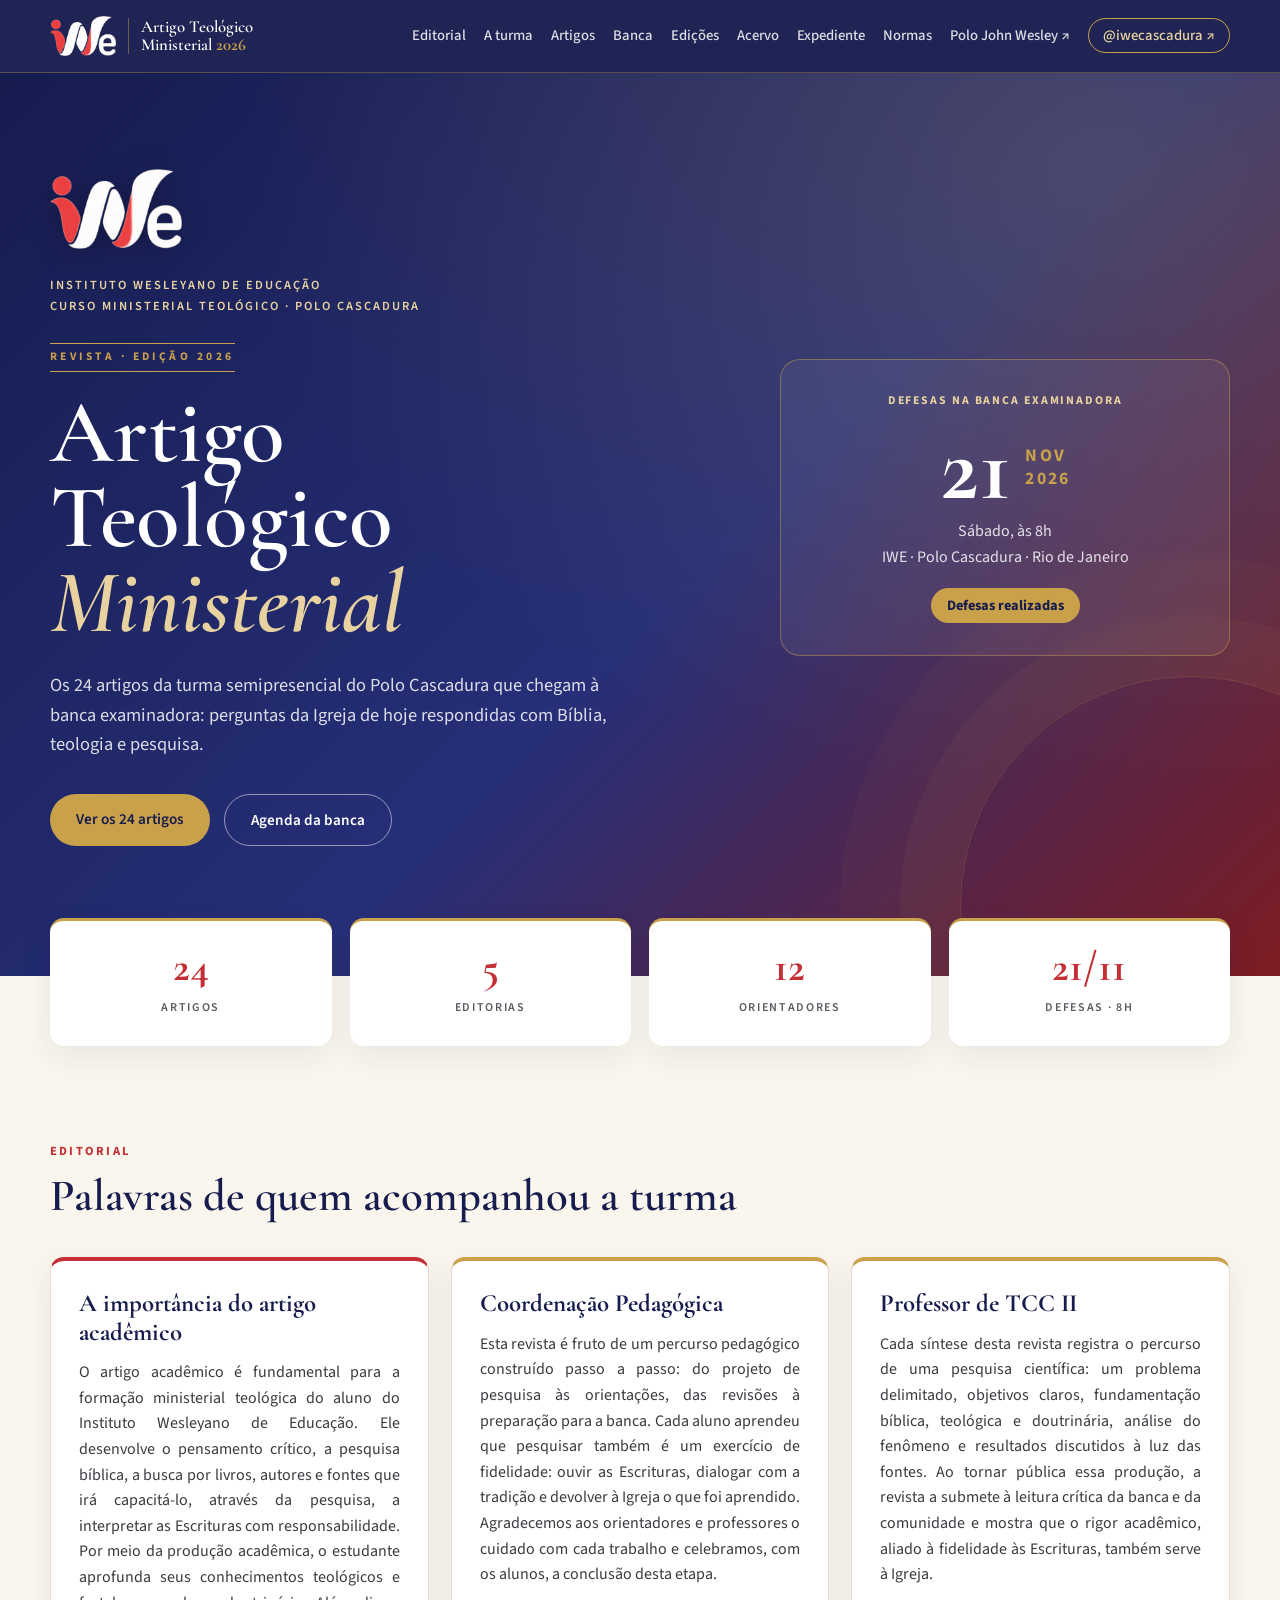
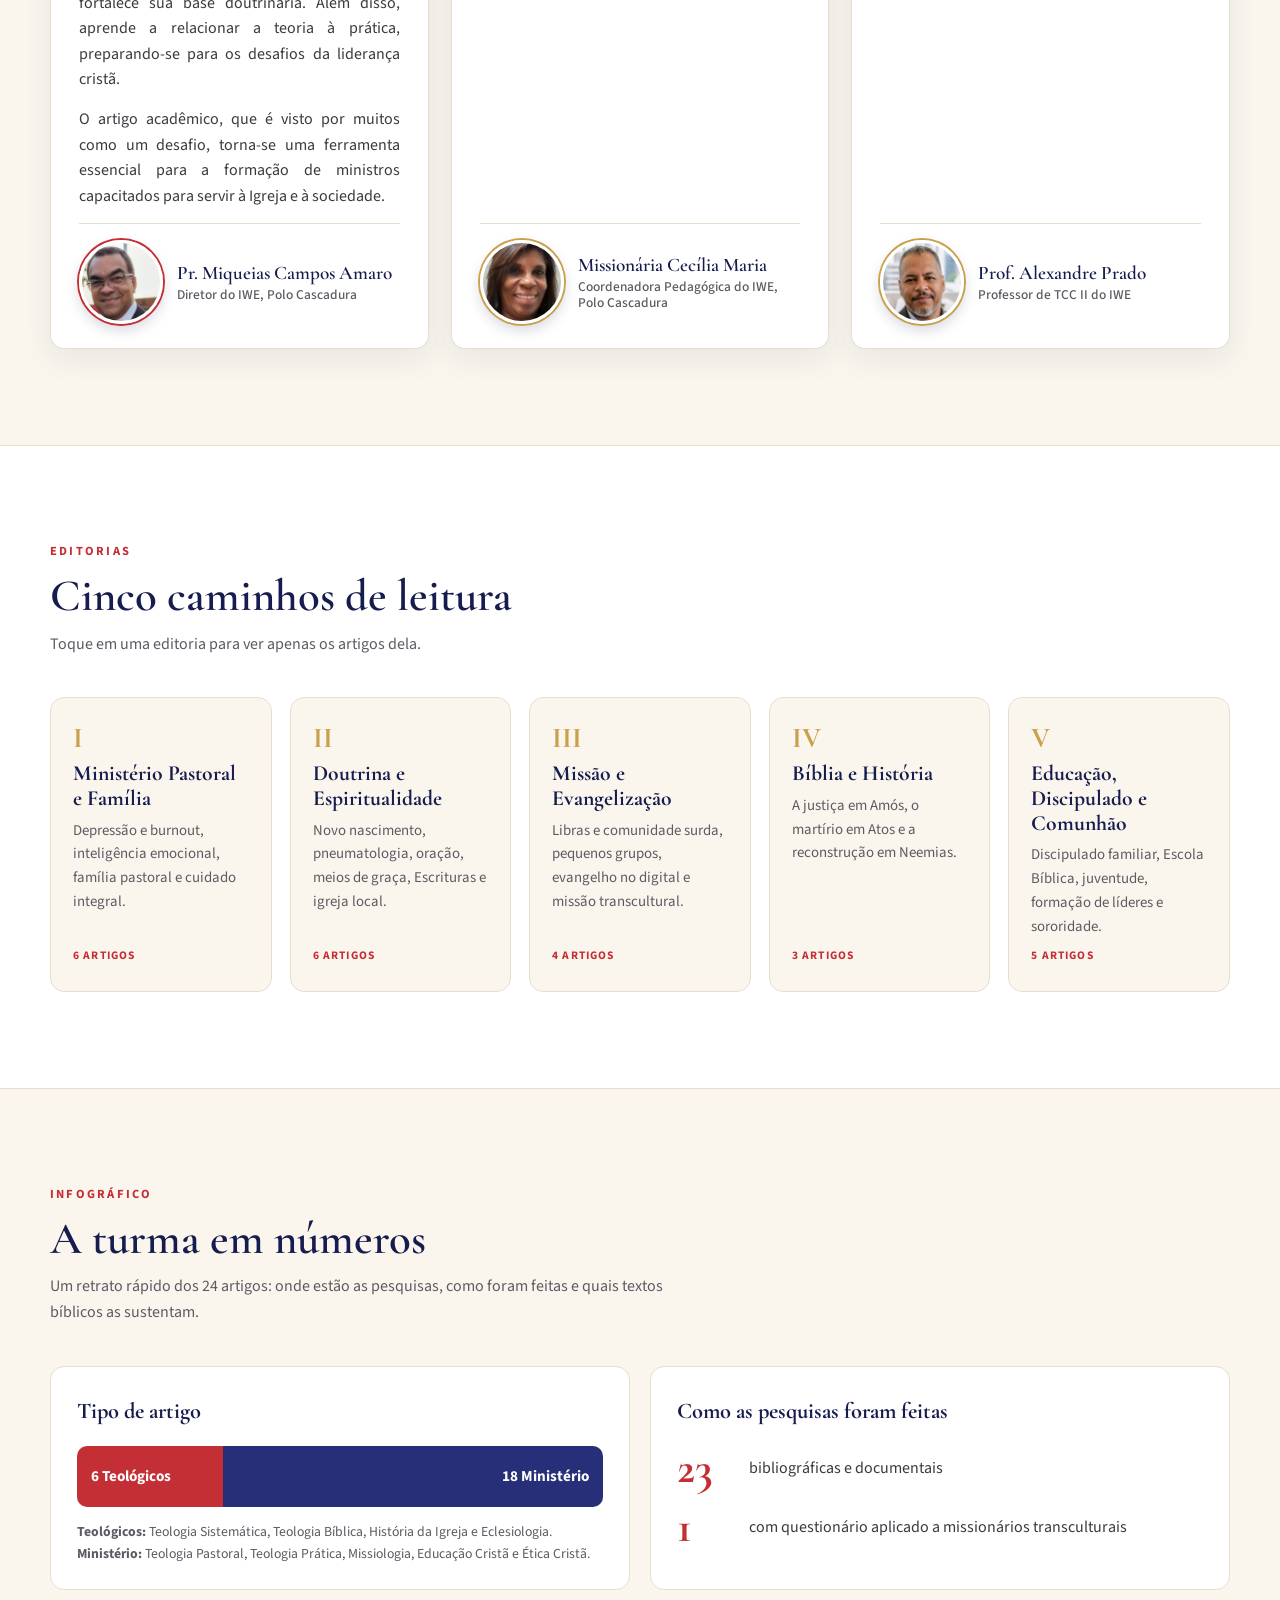
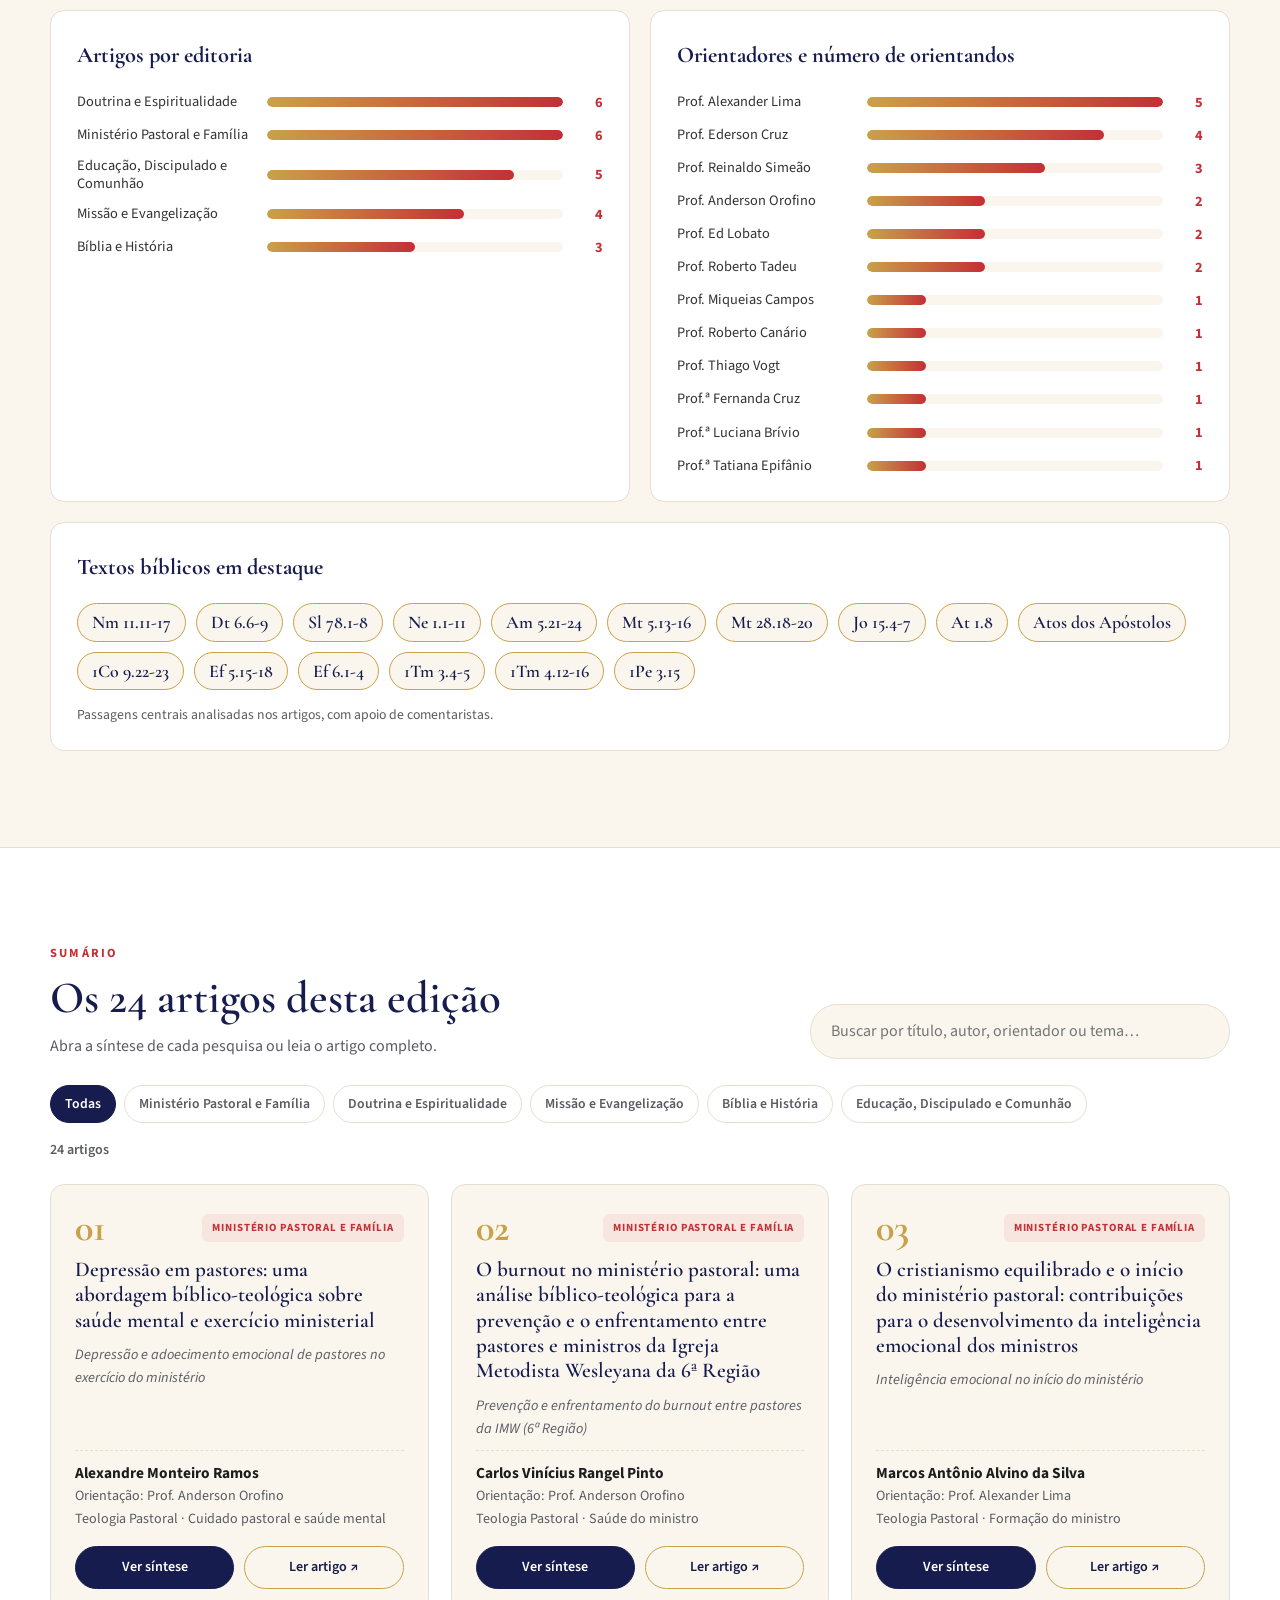
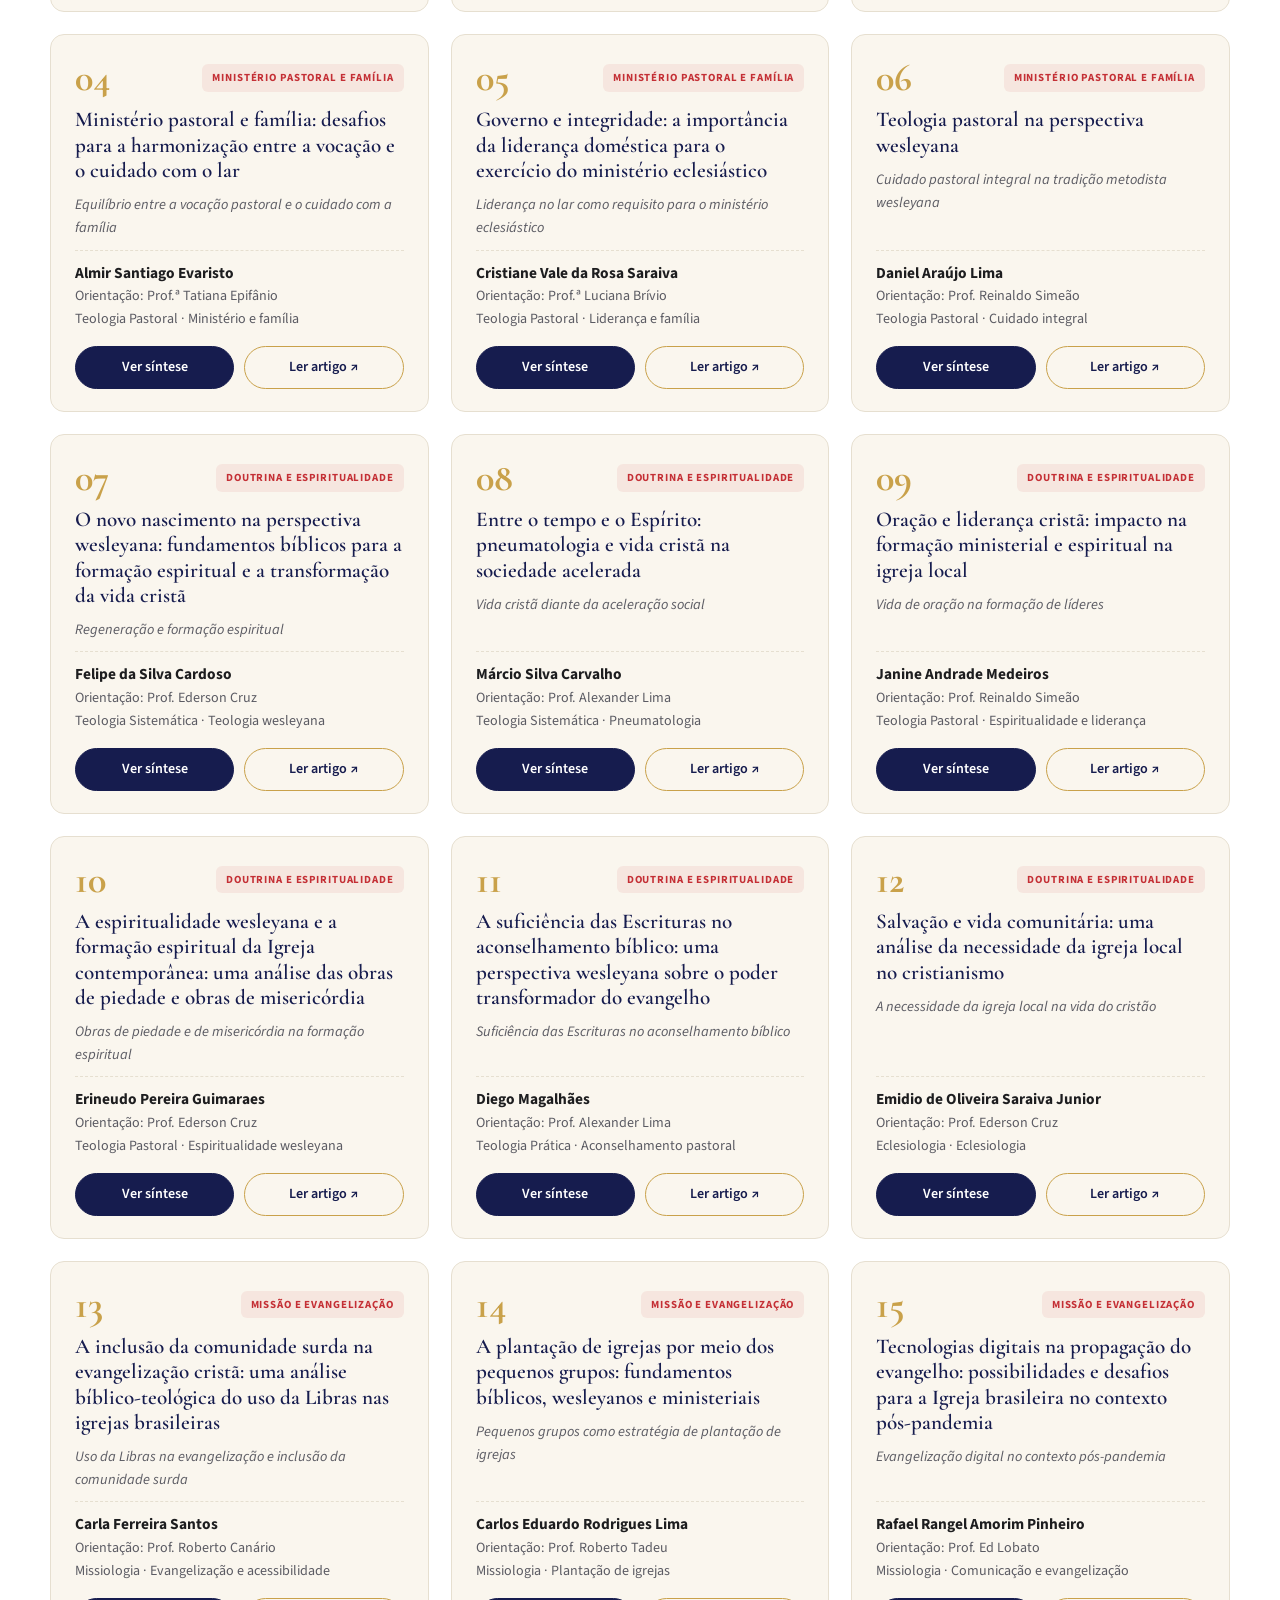
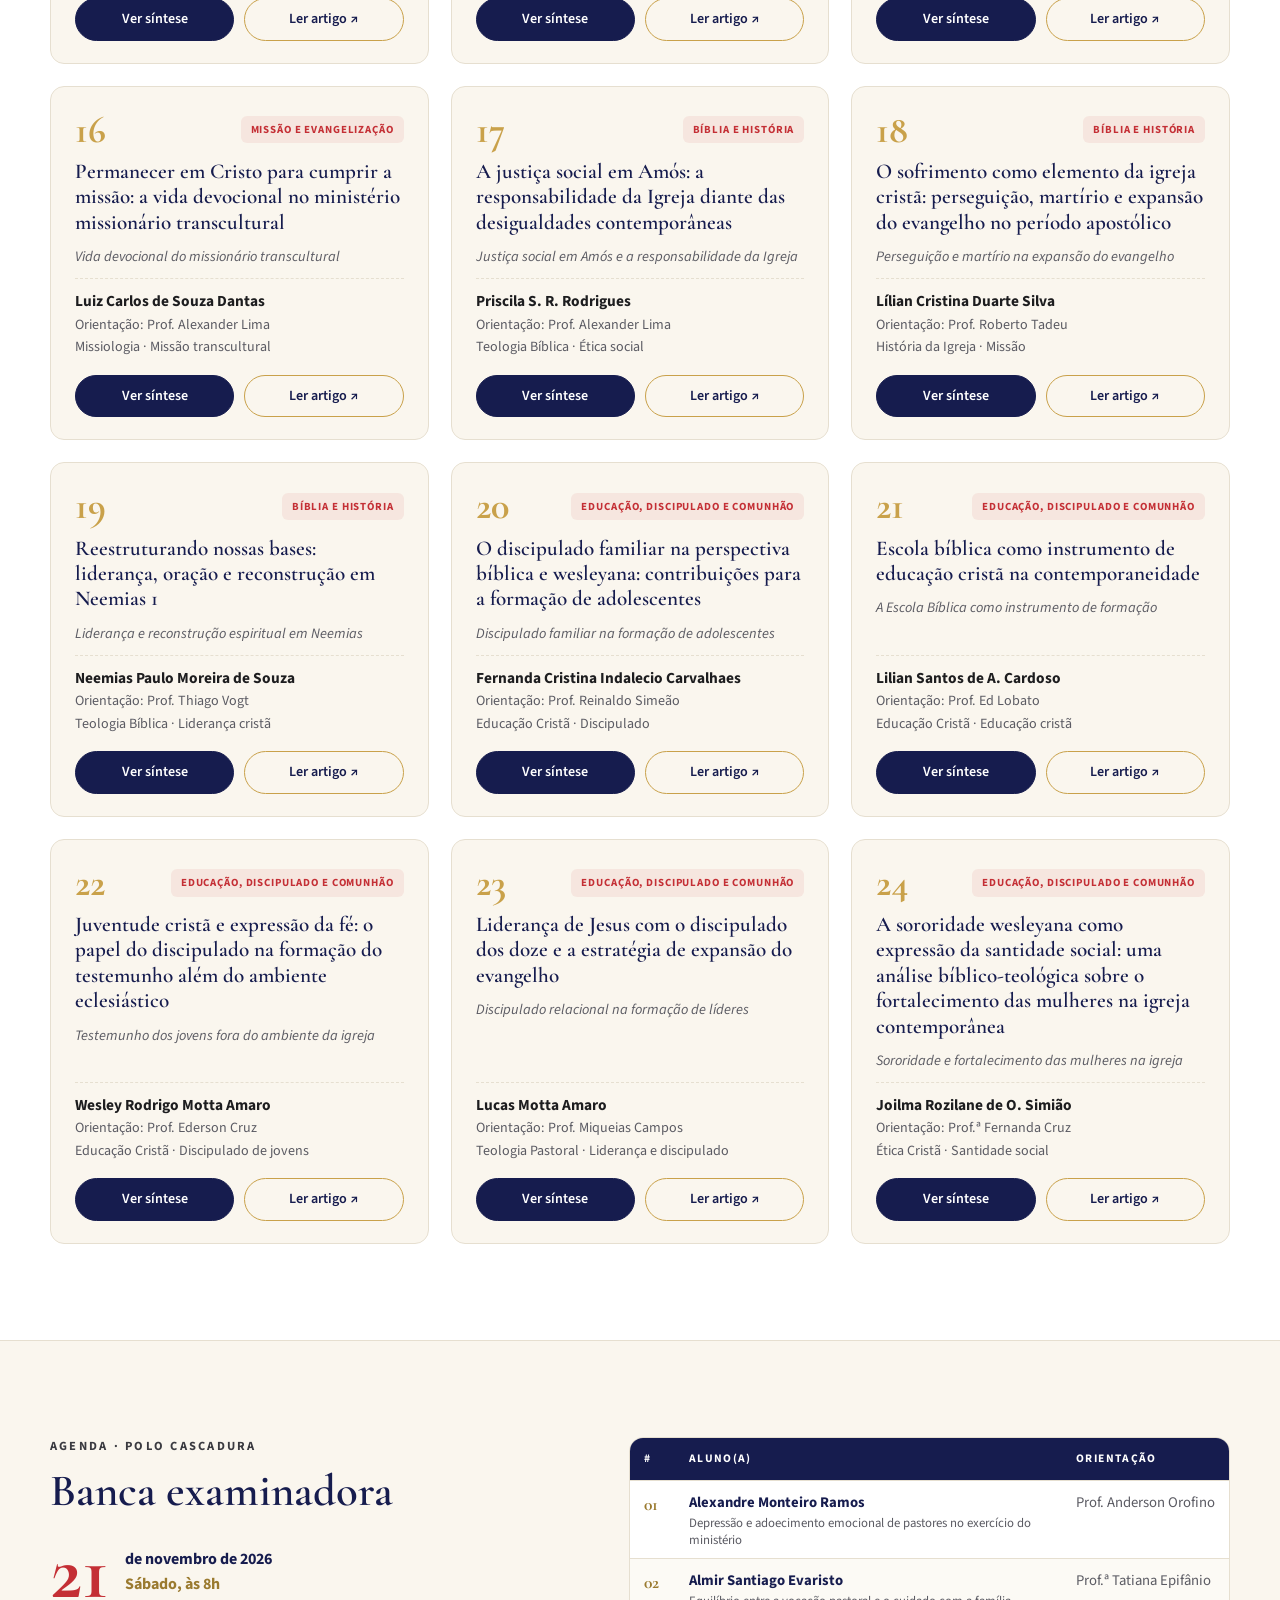
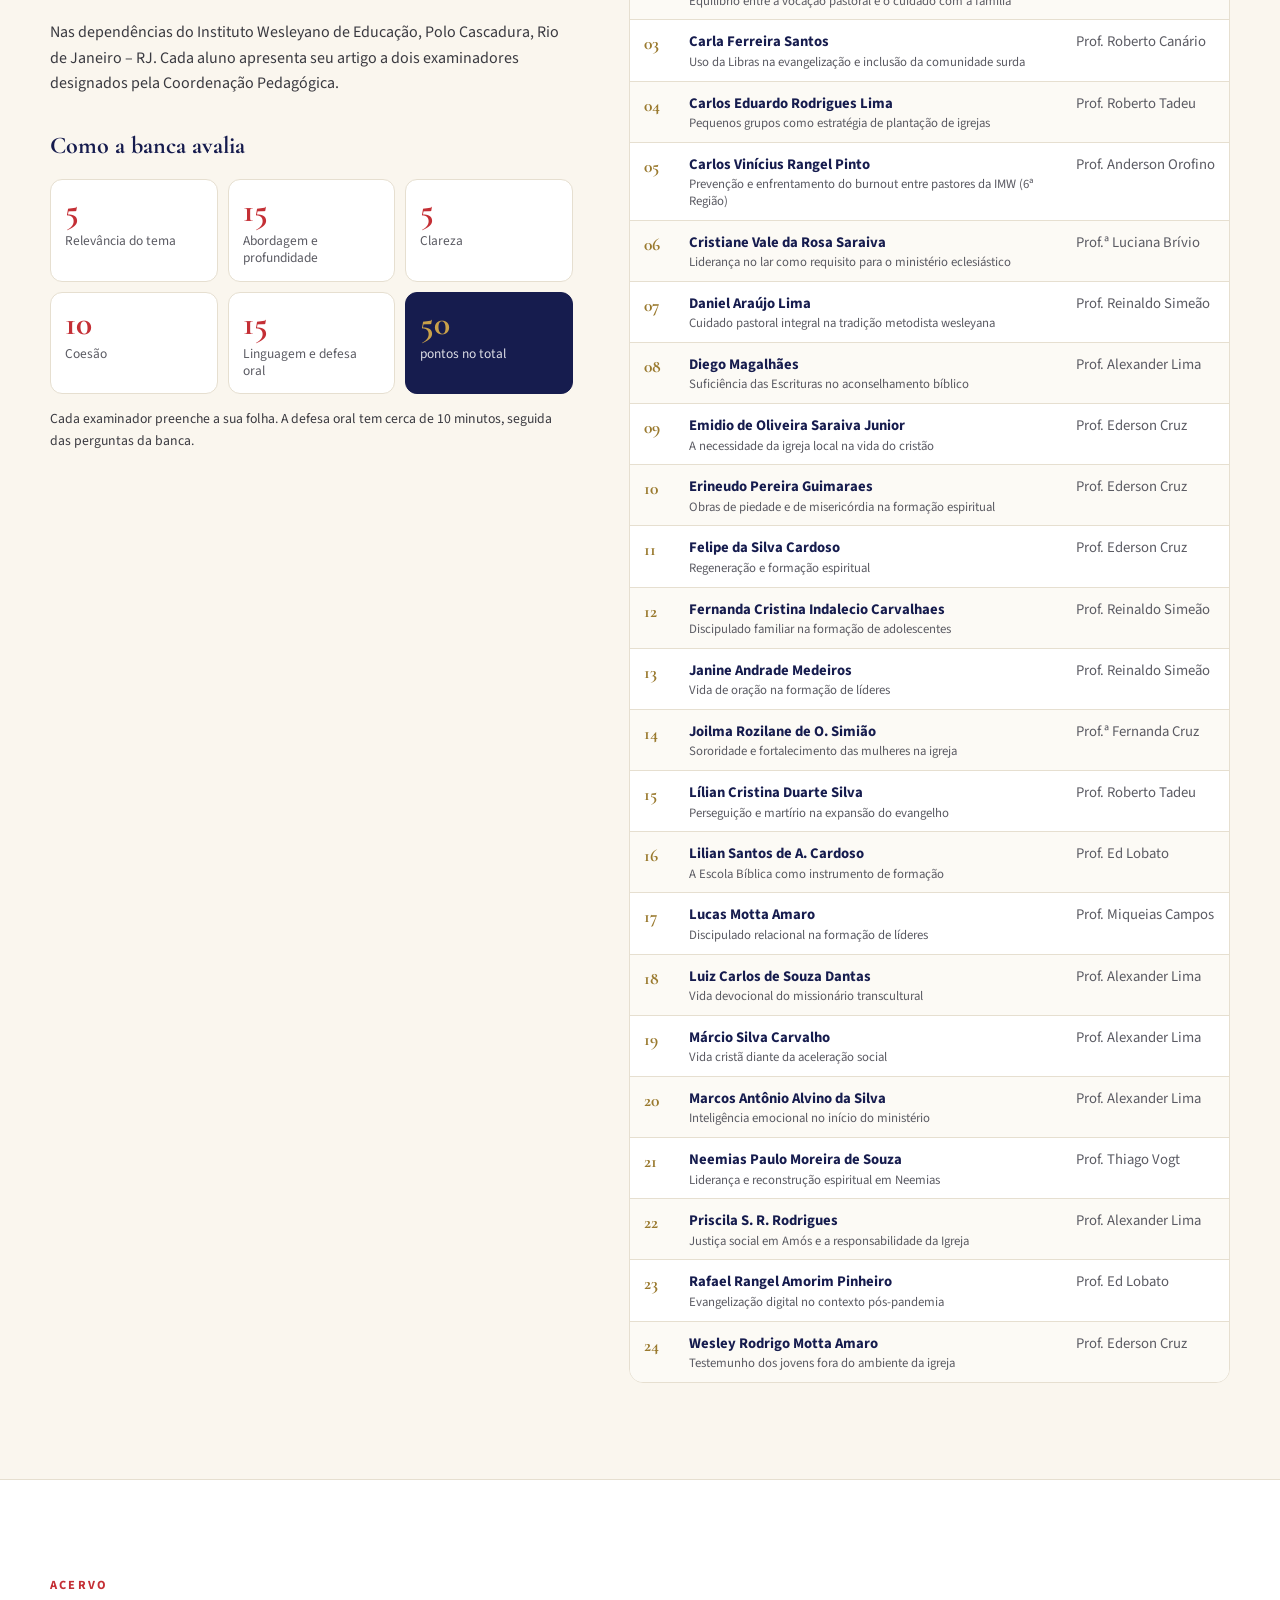
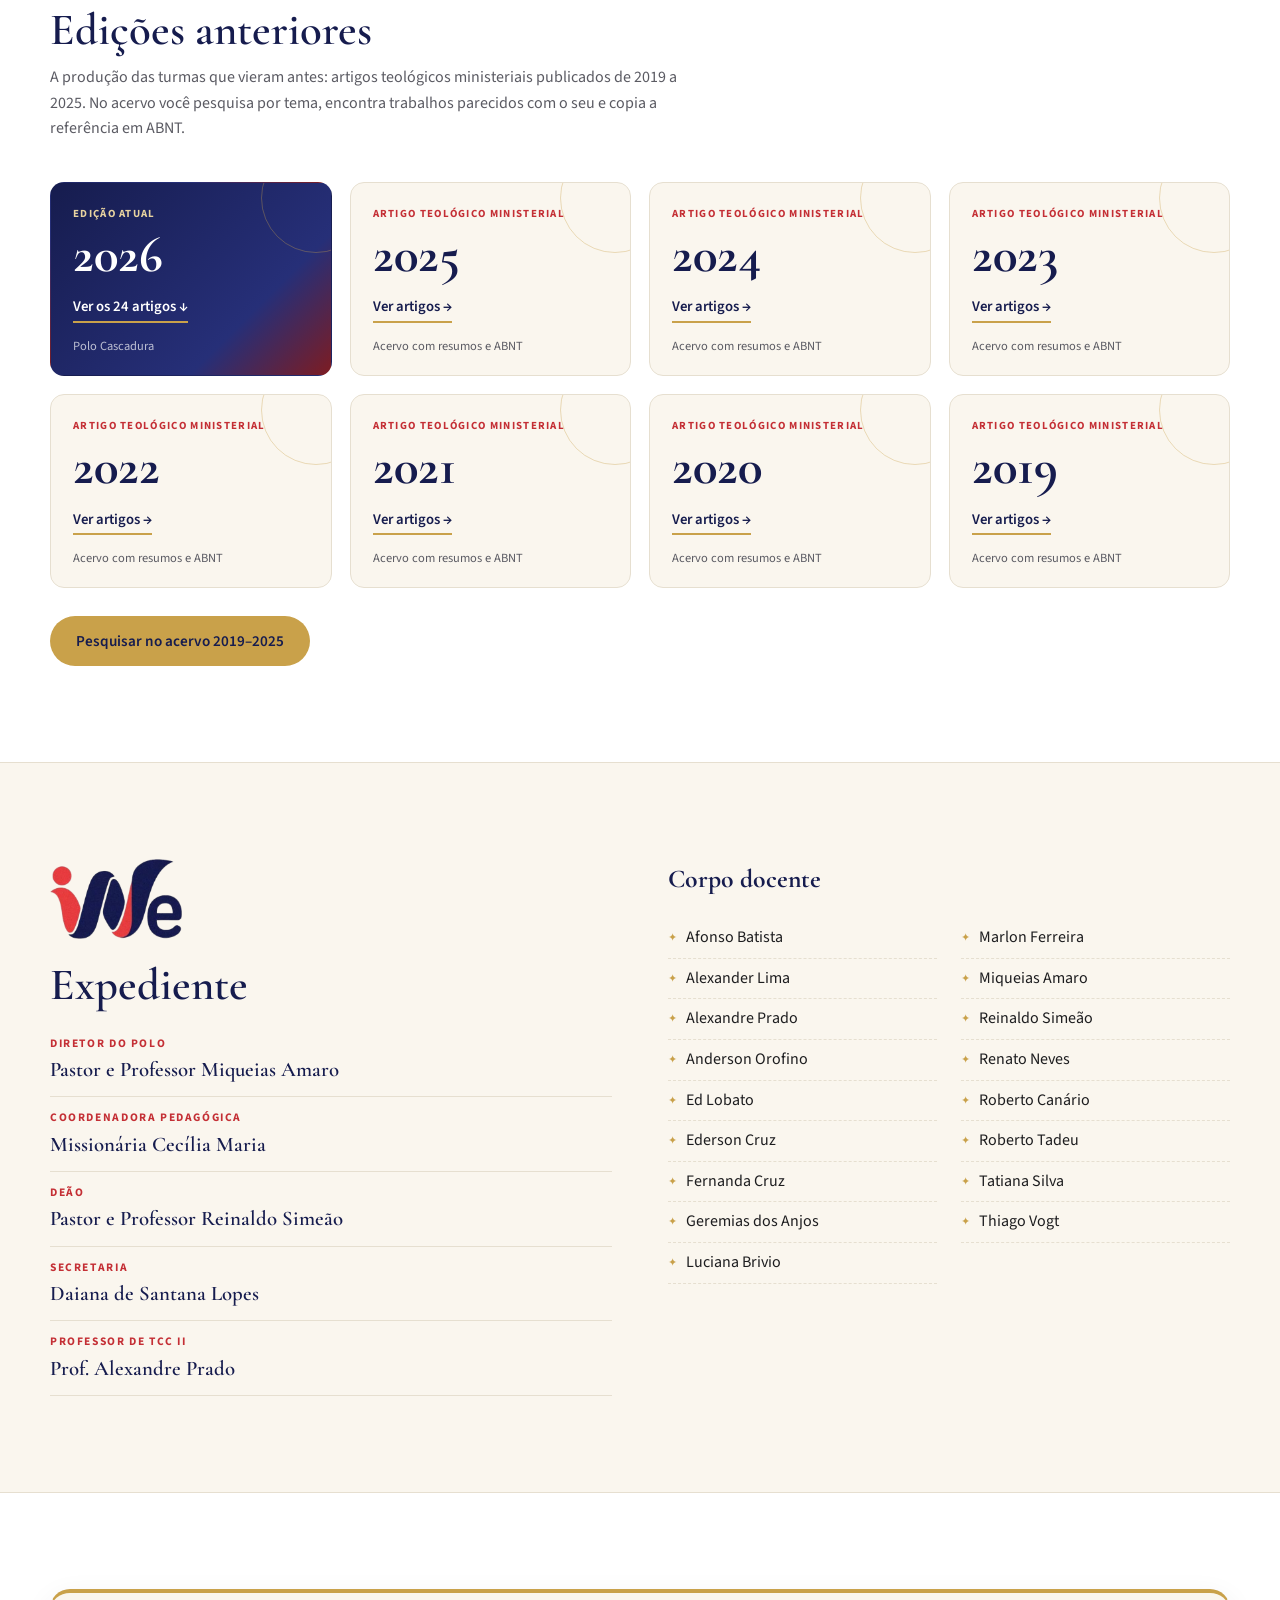
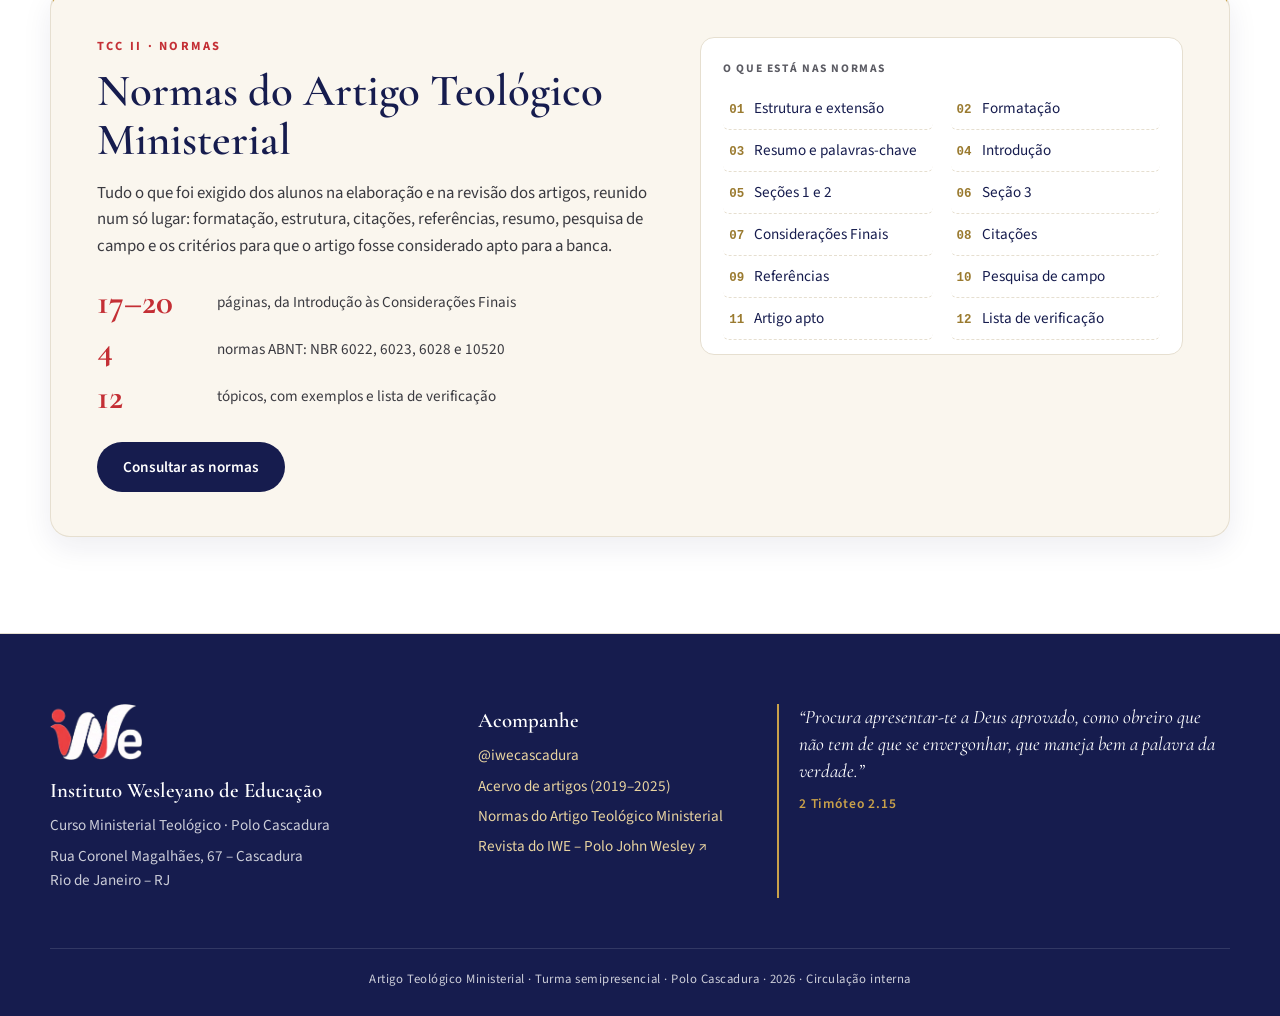
==== index.html @ 741430fc "Adiciona link para a revista do IWE Polo John Wesley no rodapé e nas páginas do acervo e das normas" ====
<!DOCTYPE html>
<html lang="pt-BR">
<head>
<meta charset="UTF-8">
<meta name="viewport" content="width=device-width, initial-scale=1.0">
<title>Artigo Teológico Ministerial 2026 | IWE – Polo Cascadura</title>
<meta name="description" content="Revista Artigo Teológico Ministerial 2026 — os 24 artigos da turma semipresencial do Curso Ministerial Teológico do Instituto Wesleyano de Educação, Polo Cascadura (Rio de Janeiro). Defesas em 21/11/2026.">
<meta property="og:title" content="Artigo Teológico Ministerial 2026 · IWE Polo Cascadura">
<meta property="og:description" content="24 artigos, 5 editorias: perguntas da Igreja de hoje respondidas com Bíblia, teologia e pesquisa.">
<meta property="og:type" content="website">
<meta property="og:url" content="https://alexandrebeloniimw-cmyk.github.io/revistateologicoministerialiwecascadura2026/">
<meta property="og:site_name" content="IWE · Polo Cascadura">
<meta property="og:locale" content="pt_BR">
<meta property="og:image" content="https://alexandrebeloniimw-cmyk.github.io/revistateologicoministerialiwecascadura2026/img/og-image.jpg">
<meta property="og:image:secure_url" content="https://alexandrebeloniimw-cmyk.github.io/revistateologicoministerialiwecascadura2026/img/og-image.jpg">
<meta property="og:image:type" content="image/jpeg">
<meta property="og:image:width" content="1200">
<meta property="og:image:height" content="630">
<meta property="og:image:alt" content="Revista Artigo Teológico Ministerial 2026 — IWE Polo Cascadura. Defesas em 21 de novembro, às 8h.">
<meta name="twitter:card" content="summary_large_image">
<meta name="twitter:image" content="https://alexandrebeloniimw-cmyk.github.io/revistateologicoministerialiwecascadura2026/img/og-image.jpg">
<link rel="canonical" href="https://alexandrebeloniimw-cmyk.github.io/revistateologicoministerialiwecascadura2026/">
<meta name="theme-color" content="#161c4e">
<link rel="icon" type="image/png" href="img/favicon.png">
<link rel="apple-touch-icon" href="img/apple-touch-icon.png">

<link rel="preconnect" href="https://fonts.googleapis.com">
<link rel="preconnect" href="https://fonts.gstatic.com" crossorigin>
<link href="https://fonts.googleapis.com/css2?family=Cormorant+Garamond:ital,wght@0,500;0,600;0,700;1,500;1,600&family=Source+Sans+3:wght@400;500;600;700&display=swap" rel="stylesheet">

<link rel="stylesheet" href="style.css">
</head>
<body>

<!-- ================= CABEÇALHO ================= -->
<header class="header">
  <div class="container nav">
    <a href="#inicio" class="logo">
      <img src="img/logo-iwe-claro.png" alt="IWE – Instituto Wesleyano de Educação" class="logo-img" width="66" height="40">
      <span class="logo-text">Artigo Teológico<br>Ministerial <b>2026</b></span>
    </a>

    <button class="mobile-menu" id="mobileMenu" aria-label="Abrir menu" aria-expanded="false" aria-controls="menu">
      <span></span><span></span><span></span>
    </button>

    <nav aria-label="Principal">
      <ul class="menu" id="menu">
        <li><a href="#editorial">Editorial</a></li>
        <li><a href="#numeros">A turma</a></li>
        <li><a href="#artigos">Artigos</a></li>
        <li><a href="#banca">Banca</a></li>
        <li><a href="#edicoes">Edições</a></li>
        <li><a href="acervo.html">Acervo</a></li>
        <li><a href="#expediente">Expediente</a></li>
        <li><a href="normas.html">Normas</a></li>
        <li><a href="https://alexandrebeloniimw-cmyk.github.io/revista-iwe-2026/" target="_blank" rel="noopener" title="Revista 2026 do IWE Polo John Wesley (abre em nova aba)">Polo John Wesley <span aria-hidden="true">↗</span></a></li>
        <li class="menu-insta"><a href="https://www.instagram.com/iwecascadura/" target="_blank" rel="noopener" aria-label="Instagram do IWE Polo Cascadura (abre em nova aba)">@iwecascadura <span aria-hidden="true">↗</span></a></li>
      </ul>
    </nav>
  </div>
</header>

<main>

<!-- ================= CAPA ================= -->
<section class="hero" id="inicio">
  <div class="container hero-grid">
    <div class="hero-inner">
      <img src="img/logo-iwe-claro.png" alt="" class="hero-logo" width="132" height="80">
      <p class="hero-kicker">Instituto Wesleyano de Educação<br>Curso Ministerial Teológico · Polo Cascadura</p>
      <p class="hero-edition">Revista · Edição 2026</p>
      <h1>Artigo<br>Teológico<br><em>Ministerial</em></h1>
      <p class="hero-sub">Os 24 artigos da turma semipresencial do Polo Cascadura que chegam à banca examinadora: perguntas da Igreja de hoje respondidas com Bíblia, teologia e pesquisa.</p>
      <div class="hero-actions">
        <a href="#artigos" class="btn btn-primary">Ver os 24 artigos</a>
        <a href="#banca" class="btn btn-ghost">Agenda da banca</a>
      </div>
    </div>

    <aside class="defense-card" aria-label="Data das defesas">
      <p class="defense-label">Defesas na banca examinadora</p>
      <div class="defense-date">
        <strong>21</strong>
        <span>NOV<br>2026</span>
      </div>
      <p class="defense-info">Sábado, às 8h<br>IWE · Polo Cascadura · Rio de Janeiro</p>
      <p class="defense-count" id="countdown">&nbsp;</p>
    </aside>
  </div>
</section>

<!-- ================= NÚMEROS ================= -->
<section class="stats" aria-label="Números da edição">
  <div class="container stats-grid">
    <div class="stat-card reveal"><strong>24</strong><span>Artigos</span></div>
    <div class="stat-card reveal"><strong>5</strong><span>Editorias</span></div>
    <div class="stat-card reveal"><strong>12</strong><span>Orientadores</span></div>
    <div class="stat-card reveal"><strong>21/11</strong><span>Defesas · 8h</span></div>
  </div>
</section>

<!-- ================= EDITORIAL ================= -->
<section class="section" id="editorial">
  <div class="container">
    <p class="section-kicker">Editorial</p>
    <h2 class="section-title">Palavras de quem acompanhou a turma</h2>

    <div class="editorial-grid">
      <article class="note note-main reveal">
        <h3 class="note-title">A importância do artigo acadêmico</h3>
        <p>O artigo acadêmico é fundamental para a formação ministerial teológica do aluno do Instituto Wesleyano de Educação. Ele desenvolve o pensamento crítico, a pesquisa bíblica, a busca por livros, autores e fontes que irá capacitá-lo, através da pesquisa, a interpretar as Escrituras com responsabilidade. Por meio da produção acadêmica, o estudante aprofunda seus conhecimentos teológicos e fortalece sua base doutrinária. Além disso, aprende a relacionar a teoria à prática, preparando-se para os desafios da liderança cristã.</p>
        <p>O artigo acadêmico, que é visto por muitos como um desafio, torna-se uma ferramenta essencial para a formação de ministros capacitados para servir à Igreja e à sociedade.</p>
        <div class="signature"><img src="img/miqueias.jpg" alt="Pr. Miqueias Campos Amaro" class="avatar" width="84" height="84" loading="lazy"><p>Pr. Miqueias Campos Amaro<span>Diretor do IWE, Polo Cascadura</span></p></div>
      </article>

      <article class="note reveal">
        <h3 class="note-title">Coordenação Pedagógica</h3>
        <p>Esta revista é fruto de um percurso pedagógico construído passo a passo: do projeto de pesquisa às orientações, das revisões à preparação para a banca. Cada aluno aprendeu que pesquisar também é um exercício de fidelidade: ouvir as Escrituras, dialogar com a tradição e devolver à Igreja o que foi aprendido. Agradecemos aos orientadores e professores o cuidado com cada trabalho e celebramos, com os alunos, a conclusão desta etapa.</p>
        <div class="signature"><img src="img/cecilia.jpg" alt="Missionária Cecília Maria" class="avatar" width="84" height="84" loading="lazy"><p>Missionária Cecília Maria<span>Coordenadora Pedagógica do IWE, Polo Cascadura</span></p></div>
      </article>

      <article class="note reveal">
        <h3 class="note-title">Professor de TCC II</h3>
        <p>Cada síntese desta revista registra o percurso de uma pesquisa científica: um problema delimitado, objetivos claros, fundamentação bíblica, teológica e doutrinária, análise do fenômeno e resultados discutidos à luz das fontes. Ao tornar pública essa produção, a revista a submete à leitura crítica da banca e da comunidade e mostra que o rigor acadêmico, aliado à fidelidade às Escrituras, também serve à Igreja.</p>
        <div class="signature"><img src="img/alexandre.jpg" alt="Prof. Alexandre Prado" class="avatar" width="84" height="84" loading="lazy"><p>Prof. Alexandre Prado<span>Professor de TCC II do IWE</span></p></div>
      </article>
    </div>
  </div>
</section>

<!-- ================= EDITORIAS ================= -->
<section class="section section-alt" id="editorias">
  <div class="container">
    <p class="section-kicker">Editorias</p>
    <h2 class="section-title">Cinco caminhos de leitura</h2>
    <p class="section-lead">Toque em uma editoria para ver apenas os artigos dela.</p>

    <div class="editoria-grid">
      <button class="editoria-card reveal" data-filtro="Ministério Pastoral e Família">
        <span class="editoria-num">I</span>
        <h3>Ministério Pastoral e Família</h3>
        <p>Depressão e burnout, inteligência emocional, família pastoral e cuidado integral.</p>
        <small>6 artigos</small>
      </button>
      <button class="editoria-card reveal" data-filtro="Doutrina e Espiritualidade">
        <span class="editoria-num">II</span>
        <h3>Doutrina e Espiritualidade</h3>
        <p>Novo nascimento, pneumatologia, oração, meios de graça, Escrituras e igreja local.</p>
        <small>6 artigos</small>
      </button>
      <button class="editoria-card reveal" data-filtro="Missão e Evangelização">
        <span class="editoria-num">III</span>
        <h3>Missão e Evangelização</h3>
        <p>Libras e comunidade surda, pequenos grupos, evangelho no digital e missão transcultural.</p>
        <small>4 artigos</small>
      </button>
      <button class="editoria-card reveal" data-filtro="Bíblia e História">
        <span class="editoria-num">IV</span>
        <h3>Bíblia e História</h3>
        <p>A justiça em Amós, o martírio em Atos e a reconstrução em Neemias.</p>
        <small>3 artigos</small>
      </button>
      <button class="editoria-card reveal" data-filtro="Educação, Discipulado e Comunhão">
        <span class="editoria-num">V</span>
        <h3>Educação, Discipulado e Comunhão</h3>
        <p>Discipulado familiar, Escola Bíblica, juventude, formação de líderes e sororidade.</p>
        <small>5 artigos</small>
      </button>
    </div>
  </div>
</section>

<!-- ================= INFOGRÁFICO ================= -->
<section class="section" id="numeros">
  <div class="container">
    <p class="section-kicker">Infográfico</p>
    <h2 class="section-title">A turma em números</h2>
    <p class="section-lead">Um retrato rápido dos 24 artigos: onde estão as pesquisas, como foram feitas e quais textos bíblicos as sustentam.</p>

    <div class="info-grid">
      <div class="info-card reveal">
        <h3>Tipo de artigo</h3>
        <div id="tipoArtigos"></div>
        <p class="info-note"><b>Teológicos:</b> Teologia Sistemática, Teologia Bíblica, História da Igreja e Eclesiologia. <b>Ministério:</b> Teologia Pastoral, Teologia Prática, Missiologia, Educação Cristã e Ética Cristã.</p>
      </div>

      <div class="info-card reveal">
        <h3>Como as pesquisas foram feitas</h3>
        <div class="method">
          <div><strong>23</strong><span>bibliográficas e documentais</span></div>
          <div><strong>1</strong><span>com questionário aplicado a missionários transculturais</span></div>
        </div>
      </div>

      <div class="info-card reveal">
        <h3>Artigos por editoria</h3>
        <div class="bars" id="chartEditorias"></div>
      </div>

      <div class="info-card reveal">
        <h3>Orientadores e número de orientandos</h3>
        <div class="bars" id="chartOrientadores"></div>
      </div>

      <div class="info-card info-wide reveal">
        <h3>Textos bíblicos em destaque</h3>
        <ul class="verses">
          <li>Nm 11.11-17</li><li>Dt 6.6-9</li><li>Sl 78.1-8</li><li>Ne 1.1-11</li><li>Am 5.21-24</li>
          <li>Mt 5.13-16</li><li>Mt 28.18-20</li><li>Jo 15.4-7</li><li>At 1.8</li><li>Atos dos Apóstolos</li>
          <li>1Co 9.22-23</li><li>Ef 5.15-18</li><li>Ef 6.1-4</li><li>1Tm 3.4-5</li><li>1Tm 4.12-16</li><li>1Pe 3.15</li>
        </ul>
        <p class="info-note">Passagens centrais analisadas nos artigos, com apoio de comentaristas.</p>
      </div>
    </div>
  </div>
</section>

<!-- ================= ARTIGOS ================= -->
<section class="section section-alt" id="artigos">
  <div class="container">
    <div class="articles-head">
      <div>
        <p class="section-kicker">Sumário</p>
        <h2 class="section-title">Os 24 artigos desta edição</h2>
        <p class="section-lead">Abra a síntese de cada pesquisa ou leia o artigo completo.</p>
      </div>
      <div class="search-box">
        <input type="search" id="search" placeholder="Buscar por título, autor, orientador ou tema…" aria-label="Buscar artigos">
        <button type="button" id="clearSearch" class="clear-btn" hidden>Limpar</button>
      </div>
    </div>

    <div class="chips" role="group" aria-label="Filtrar por editoria">
      <button type="button" class="chip active" data-filtro="Todas">Todas</button>
      <button type="button" class="chip" data-filtro="Ministério Pastoral e Família">Ministério Pastoral e Família</button>
      <button type="button" class="chip" data-filtro="Doutrina e Espiritualidade">Doutrina e Espiritualidade</button>
      <button type="button" class="chip" data-filtro="Missão e Evangelização">Missão e Evangelização</button>
      <button type="button" class="chip" data-filtro="Bíblia e História">Bíblia e História</button>
      <button type="button" class="chip" data-filtro="Educação, Discipulado e Comunhão">Educação, Discipulado e Comunhão</button>
    </div>
    <p class="result-count" id="resultCount" aria-live="polite"></p>

    <div class="article-grid" id="articleGrid"></div>
    <p class="empty-msg" id="emptyMsg" hidden>Nenhum artigo encontrado para essa busca.</p>
  </div>
</section>

<!-- ================= BANCA ================= -->
<section class="section" id="banca">
  <div class="container banca">
    <div class="banca-intro reveal">
      <p class="section-kicker">Agenda · Polo Cascadura</p>
      <h2 class="section-title">Banca examinadora</h2>
      <div class="banca-date">
        <strong>21</strong>
        <div><span>de novembro de 2026</span><span>Sábado, às 8h</span></div>
      </div>
      <p>Nas dependências do Instituto Wesleyano de Educação, Polo Cascadura, Rio de Janeiro – RJ. Cada aluno apresenta seu artigo a dois examinadores designados pela Coordenação Pedagógica.</p>

      <h3 class="criteria-title">Como a banca avalia</h3>
      <ul class="criteria">
        <li><strong>5</strong><span>Relevância do tema</span></li>
        <li><strong>15</strong><span>Abordagem e profundidade</span></li>
        <li><strong>5</strong><span>Clareza</span></li>
        <li><strong>10</strong><span>Coesão</span></li>
        <li><strong>15</strong><span>Linguagem e defesa oral</span></li>
        <li class="total"><strong>50</strong><span>pontos no total</span></li>
      </ul>
      <p class="info-note">Cada examinador preenche a sua folha. A defesa oral tem cerca de 10 minutos, seguida das perguntas da banca.</p>
    </div>

    <div class="agenda reveal">
      <table>
        <thead><tr><th>#</th><th>Aluno(a)</th><th>Orientação</th></tr></thead>
        <tbody id="agendaBody"></tbody>
      </table>
    </div>
  </div>
</section>

<!-- ================= EDIÇÕES ANTERIORES ================= -->
<section class="section section-alt" id="edicoes">
  <div class="container">
    <p class="section-kicker">Acervo</p>
    <h2 class="section-title">Edições anteriores</h2>
    <p class="section-lead">A produção das turmas que vieram antes: artigos teológicos ministeriais publicados de 2019 a 2025. No <a href="acervo.html">acervo</a> você pesquisa por tema, encontra trabalhos parecidos com o seu e copia a referência em ABNT.</p>

    <div class="edition-grid">
        <a class="edition-card edition-current reveal" href="#artigos">
          <span class="edition-label">Edição atual</span>
          <strong class="edition-year">2026</strong>
          <span class="edition-go">Ver os 24 artigos <span aria-hidden="true">↓</span></span>
          <small class="edition-src">Polo Cascadura</small>
        </a>
        <a class="edition-card reveal" href="acervo.html#ano-2025">
          <span class="edition-label">Artigo Teológico Ministerial</span>
          <strong class="edition-year">2025</strong>
          <span class="edition-go">Ver artigos <span aria-hidden="true">→</span></span>
          <small class="edition-src">Acervo com resumos e ABNT</small>
        </a>
        <a class="edition-card reveal" href="acervo.html#ano-2024">
          <span class="edition-label">Artigo Teológico Ministerial</span>
          <strong class="edition-year">2024</strong>
          <span class="edition-go">Ver artigos <span aria-hidden="true">→</span></span>
          <small class="edition-src">Acervo com resumos e ABNT</small>
        </a>
        <a class="edition-card reveal" href="acervo.html#ano-2023">
          <span class="edition-label">Artigo Teológico Ministerial</span>
          <strong class="edition-year">2023</strong>
          <span class="edition-go">Ver artigos <span aria-hidden="true">→</span></span>
          <small class="edition-src">Acervo com resumos e ABNT</small>
        </a>
        <a class="edition-card reveal" href="acervo.html#ano-2022">
          <span class="edition-label">Artigo Teológico Ministerial</span>
          <strong class="edition-year">2022</strong>
          <span class="edition-go">Ver artigos <span aria-hidden="true">→</span></span>
          <small class="edition-src">Acervo com resumos e ABNT</small>
        </a>
        <a class="edition-card reveal" href="acervo.html#ano-2021">
          <span class="edition-label">Artigo Teológico Ministerial</span>
          <strong class="edition-year">2021</strong>
          <span class="edition-go">Ver artigos <span aria-hidden="true">→</span></span>
          <small class="edition-src">Acervo com resumos e ABNT</small>
        </a>
        <a class="edition-card reveal" href="acervo.html#ano-2020">
          <span class="edition-label">Artigo Teológico Ministerial</span>
          <strong class="edition-year">2020</strong>
          <span class="edition-go">Ver artigos <span aria-hidden="true">→</span></span>
          <small class="edition-src">Acervo com resumos e ABNT</small>
        </a>
        <a class="edition-card reveal" href="acervo.html#ano-2019">
          <span class="edition-label">Artigo Teológico Ministerial</span>
          <strong class="edition-year">2019</strong>
          <span class="edition-go">Ver artigos <span aria-hidden="true">→</span></span>
          <small class="edition-src">Acervo com resumos e ABNT</small>
        </a>
    </div>
    <p style="margin-top:28px"><a href="acervo.html" class="btn btn-primary">Pesquisar no acervo 2019–2025</a></p>
  </div>
</section>

<!-- ================= EXPEDIENTE ================= -->
<section class="section" id="expediente">
  <div class="container expediente">
    <div class="reveal">
      <img src="img/logo-iwe.png" alt="IWE – Instituto Wesleyano de Educação" class="expediente-logo" width="132" height="80">
      <h2 class="section-title">Expediente</h2>
      <dl class="staff">
        <div><dt>Diretor do Polo</dt><dd>Pastor e Professor Miqueias Amaro</dd></div>
        <div><dt>Coordenadora Pedagógica</dt><dd>Missionária Cecília Maria</dd></div>
        <div><dt>Deão</dt><dd>Pastor e Professor Reinaldo Simeão</dd></div>
        <div><dt>Secretaria</dt><dd>Daiana de Santana Lopes</dd></div>
        <div><dt>Professor de TCC II</dt><dd>Prof. Alexandre Prado</dd></div>
      </dl>
    </div>
    <div class="reveal">
      <h3 class="faculty-title">Corpo docente</h3>
      <ul class="faculty">
        <li>Afonso Batista</li><li>Alexander Lima</li><li>Alexandre Prado</li><li>Anderson Orofino</li>
        <li>Ed Lobato</li><li>Ederson Cruz</li><li>Fernanda Cruz</li><li>Geremias dos Anjos</li>
        <li>Luciana Brivio</li><li>Marlon Ferreira</li><li>Miqueias Amaro</li><li>Reinaldo Simeão</li>
        <li>Renato Neves</li><li>Roberto Canário</li><li>Roberto Tadeu</li><li>Tatiana Silva</li>
        <li>Thiago Vogt</li>
      </ul>
    </div>
  </div>
</section>

<!-- ================= NORMAS ================= -->
<section class="section section-alt" id="normas">
  <div class="container">
    <div class="normas-card reveal">
      <div class="normas-intro">
        <p class="section-kicker">TCC II · Normas</p>
        <h2 class="section-title">Normas do Artigo Teológico Ministerial</h2>
        <p>Tudo o que foi exigido dos alunos na elaboração e na revisão dos artigos, reunido num só lugar: formatação, estrutura, citações, referências, resumo, pesquisa de campo e os critérios para que o artigo fosse considerado apto para a banca.</p>
        <ul class="normas-facts">
          <li><strong>17–20</strong><span>páginas, da Introdução às Considerações Finais</span></li>
          <li><strong>4</strong><span>normas ABNT: NBR 6022, 6023, 6028 e 10520</span></li>
          <li><strong>12</strong><span>tópicos, com exemplos e lista de verificação</span></li>
        </ul>
        <a href="normas.html" class="btn btn-dark">Consultar as normas</a>
      </div>
      <nav class="normas-topics" aria-label="Tópicos das normas">
        <p class="normas-topics-label">O que está nas normas</p>
        <ol>
            <li><a href="normas.html#estrutura"><span>01</span>Estrutura e extensão</a></li>
            <li><a href="normas.html#formatacao"><span>02</span>Formatação</a></li>
            <li><a href="normas.html#resumo"><span>03</span>Resumo e palavras-chave</a></li>
            <li><a href="normas.html#introducao"><span>04</span>Introdução</a></li>
            <li><a href="normas.html#secoes"><span>05</span>Seções 1 e 2</a></li>
            <li><a href="normas.html#secao3"><span>06</span>Seção 3</a></li>
            <li><a href="normas.html#consideracoes"><span>07</span>Considerações Finais</a></li>
            <li><a href="normas.html#citacoes"><span>08</span>Citações</a></li>
            <li><a href="normas.html#referencias"><span>09</span>Referências</a></li>
            <li><a href="normas.html#campo"><span>10</span>Pesquisa de campo</a></li>
            <li><a href="normas.html#apto"><span>11</span>Artigo apto</a></li>
            <li><a href="normas.html#checklist"><span>12</span>Lista de verificação</a></li>
        </ol>
      </nav>
    </div>
  </div>
</section>

</main>

<!-- ================= RODAPÉ ================= -->
<footer class="footer" id="contato">
  <div class="container footer-grid">
    <div>
      <img src="img/logo-iwe-claro.png" alt="IWE" class="footer-logo" width="92" height="56">
      <p class="footer-title">Instituto Wesleyano de Educação</p>
      <p>Curso Ministerial Teológico · Polo Cascadura</p>
      <p>Rua Coronel Magalhães, 67 – Cascadura<br>Rio de Janeiro – RJ</p>
    </div>
    <div>
      <p class="footer-title">Acompanhe</p>
      <p><a href="https://www.instagram.com/iwecascadura/" target="_blank" rel="noopener">@iwecascadura</a></p>
      <p><a href="acervo.html">Acervo de artigos (2019–2025)</a></p>
      <p><a href="normas.html">Normas do Artigo Teológico Ministerial</a></p>
      <p><a href="https://alexandrebeloniimw-cmyk.github.io/revista-iwe-2026/" target="_blank" rel="noopener">Revista do IWE – Polo John Wesley ↗</a></p>
    </div>
    <div class="footer-verse">
      <p>“Procura apresentar-te a Deus aprovado, como obreiro que não tem de que se envergonhar, que maneja bem a palavra da verdade.”</p>
      <span>2 Timóteo 2.15</span>
    </div>
  </div>
  <div class="container footer-bottom">
    <p>Artigo Teológico Ministerial · Turma semipresencial · Polo Cascadura · 2026 · Circulação interna</p>
  </div>
</footer>

<!-- ================= JANELA DA SÍNTESE ================= -->
<dialog class="modal" id="articleModal" aria-labelledby="modalTitle">
  <button type="button" class="modal-close" id="modalClose" aria-label="Fechar">×</button>
  <div class="modal-body" id="modalBody"></div>
</dialog>

<script src="script.js"></script>
</body>
</html>
---- style.css ----
/* ======================================================
   ARTIGO TEOLÓGICO MINISTERIAL 2026 — IWE Polo Cascadura
   ====================================================== */

:root {
  --vinho: #c42f35;        /* vermelho da logo, escurecido para leitura */
  --vermelho-logo: #eb3e42;
  --vinho-escuro: #7d1c22;
  --azul: #161c4e;          /* azul-marinho da logo */
  --azul-medio: #262f78;
  --ouro: #c9a14a;
  --ouro-escuro: #9a7a2f;
  --ouro-claro: #e8d3a0;
  --creme: #faf6ee;
  --papel: #ffffff;
  --texto: #1d1d1f;
  --texto-suave: #5b5b63;
  --linha: #e6dfd0;
  --serif: "Cormorant Garamond", Georgia, "Times New Roman", serif;
  --sans: "Source Sans 3", "Segoe UI", Roboto, Arial, sans-serif;
  --raio: 14px;
  --sombra: 0 10px 30px rgba(22, 28, 78, .08);
}

*, *::before, *::after { box-sizing: border-box; margin: 0; padding: 0; }

html { scroll-behavior: smooth; scroll-padding-top: 84px; }
.article-card:target { outline: 3px solid var(--ouro); outline-offset: 3px; }

body {
  font-family: var(--sans);
  color: var(--texto);
  background: var(--creme);
  line-height: 1.6;
  -webkit-font-smoothing: antialiased;
}

a { color: inherit; text-decoration: none; }
button { font: inherit; color: inherit; }
:focus-visible { outline: 3px solid var(--ouro); outline-offset: 3px; border-radius: 4px; }

.container { width: min(1180px, 100% - 32px); margin-inline: auto; }

/* ================= CABEÇALHO ================= */
.header {
  position: sticky; top: 0; z-index: 50;
  background: rgba(22, 28, 78, .96);
  backdrop-filter: blur(8px);
  border-bottom: 1px solid rgba(201, 161, 74, .35);
}
.nav { display: flex; align-items: center; justify-content: space-between; height: 72px; }

.logo { display: flex; align-items: center; gap: 12px; color: #fff; }
.logo-img { height: 40px; width: auto; display: block; }
.hero-logo { height: 80px; width: auto; display: block; margin-bottom: 26px; filter: drop-shadow(0 4px 14px rgba(0, 0, 0, .25)); }
.footer-logo { height: 56px; width: auto; display: block; margin-bottom: 14px; }
.expediente-logo { height: 80px; width: auto; display: block; margin-bottom: 22px; }
.logo-text { border-left: 1px solid rgba(201, 161, 74, .45); padding-left: 12px; font-family: var(--serif); font-size: 1.05rem; line-height: 1.1; font-weight: 600; }
.logo-text b { color: var(--ouro); font-weight: 700; }

.menu { list-style: none; display: flex; gap: 18px; }
.menu a {
  color: rgba(255, 255, 255, .85); font-size: .92rem; font-weight: 500; white-space: nowrap;
  position: relative; padding: 4px 0; transition: color .2s;
}
.menu a::after {
  content: ""; position: absolute; left: 0; bottom: -2px; width: 0; height: 2px;
  background: var(--ouro); transition: width .25s;
}
.menu a:hover { color: #fff; }
.menu a:hover::after { width: 100%; }
.menu { align-items: center; }
.menu-insta a {
  border: 1.5px solid var(--ouro); color: var(--ouro-claro); padding: 6px 14px; border-radius: 999px;
  transition: background .2s, color .2s;
}
.menu-insta a::after { display: none; }
.menu-insta a:hover { background: var(--ouro); color: var(--azul); }

.mobile-menu {
  display: none; background: none; border: 0; cursor: pointer;
  width: 40px; height: 40px; flex-direction: column; justify-content: center; gap: 6px;
}
.mobile-menu span { display: block; height: 2px; width: 26px; background: #fff; margin-inline: auto; border-radius: 2px; }

/* ================= CAPA ================= */
.hero {
  background:
    radial-gradient(ellipse at 85% 10%, rgba(201, 161, 74, .22), transparent 55%),
    linear-gradient(135deg, var(--azul) 0%, var(--azul-medio) 55%, var(--vinho-escuro) 100%);
  color: #fff; padding: 96px 0 130px; position: relative; overflow: hidden;
}
.hero::after {
  content: ""; position: absolute; right: -140px; bottom: -160px;
  width: 460px; height: 460px; border-radius: 50%;
  border: 1px solid rgba(201, 161, 74, .22);
  box-shadow: 0 0 0 60px rgba(201, 161, 74, .05), 0 0 0 120px rgba(201, 161, 74, .03);
}
.hero-grid { display: grid; grid-template-columns: 1.5fr 1fr; gap: 56px; align-items: center; position: relative; z-index: 1; }
.hero-kicker {
  text-transform: uppercase; letter-spacing: .16em; font-size: .78rem;
  color: var(--ouro-claro); font-weight: 600; margin-bottom: 26px; line-height: 1.7;
}
.hero-edition {
  display: inline-block; font-size: .72rem; letter-spacing: .3em; text-transform: uppercase;
  font-weight: 700; color: var(--ouro); border-top: 1px solid var(--ouro); border-bottom: 1px solid var(--ouro);
  padding: 4px 0; margin-bottom: 18px;
}
.hero h1 {
  font-family: var(--serif); font-weight: 600;
  font-size: clamp(3rem, 7.5vw, 5.6rem); line-height: .95; margin-bottom: 26px;
}
.hero h1 em { font-style: italic; color: var(--ouro-claro); }
.hero-sub { font-size: 1.15rem; color: rgba(255, 255, 255, .84); max-width: 580px; margin-bottom: 34px; }
.hero-actions { display: flex; gap: 14px; flex-wrap: wrap; }

.defense-card {
  background: rgba(255, 255, 255, .06); border: 1px solid rgba(201, 161, 74, .45);
  border-radius: 20px; padding: 32px 30px; text-align: center; backdrop-filter: blur(4px);
}
.defense-label { text-transform: uppercase; letter-spacing: .16em; font-size: .74rem; font-weight: 700; color: var(--ouro-claro); }
.defense-date { display: flex; align-items: center; justify-content: center; gap: 14px; margin: 14px 0 8px; }
.defense-date strong { font-family: var(--serif); font-size: 6rem; line-height: .9; color: #fff; }
.defense-date span { text-align: left; font-weight: 700; letter-spacing: .12em; color: var(--ouro); font-size: 1.1rem; line-height: 1.3; }
.defense-info { color: rgba(255, 255, 255, .85); }
.defense-count {
  margin-top: 18px; display: inline-block; background: var(--ouro); color: var(--azul);
  font-weight: 700; padding: 6px 16px; border-radius: 999px; font-size: .9rem; min-width: 140px;
}

.btn {
  display: inline-block; padding: 13px 26px; border-radius: 999px; border: 0; cursor: pointer;
  font-weight: 600; font-size: .95rem; transition: transform .2s, background .2s, color .2s;
}
.btn:hover { transform: translateY(-2px); }
.btn-primary { background: var(--ouro); color: var(--azul); }
.btn-primary:hover { background: var(--ouro-claro); }
.btn-ghost { border: 1.5px solid rgba(255, 255, 255, .5); color: #fff; }
.btn-ghost:hover { background: rgba(255, 255, 255, .1); }

/* ================= NÚMEROS ================= */
.stats { margin-top: -58px; position: relative; z-index: 2; }
.stats-grid { display: grid; grid-template-columns: repeat(4, 1fr); gap: 18px; }
.stat-card {
  background: var(--papel); border-radius: var(--raio); box-shadow: var(--sombra);
  padding: 26px 20px; text-align: center; border-top: 3px solid var(--ouro);
}
.stat-card strong { display: block; font-family: var(--serif); font-size: 2.6rem; line-height: 1; color: var(--vinho); margin-bottom: 6px; }
.stat-card span { text-transform: uppercase; letter-spacing: .14em; font-size: .75rem; color: var(--texto-suave); font-weight: 600; }

/* ================= SEÇÕES ================= */
.section { padding: 96px 0; }
.section-alt { background: var(--papel); border-block: 1px solid var(--linha); }
.section-kicker { text-transform: uppercase; letter-spacing: .18em; font-size: .78rem; color: var(--vinho); font-weight: 700; margin-bottom: 10px; }
.section-title { font-family: var(--serif); font-weight: 600; color: var(--azul); font-size: clamp(2rem, 4vw, 2.8rem); line-height: 1.1; }
.section-lead { color: var(--texto-suave); margin-top: 10px; max-width: 640px; }

/* Editorial: três cartões */
.editorial-grid { display: grid; grid-template-columns: repeat(3, 1fr); gap: 22px; margin-top: 36px; align-items: stretch; }
.note {
  background: var(--papel); border: 1px solid var(--linha); border-top: 4px solid var(--ouro);
  border-radius: var(--raio); padding: 28px 28px 24px; display: flex; flex-direction: column;
  box-shadow: var(--sombra);
}
.note-main { border-top-color: var(--vinho); }
.note-label { text-transform: uppercase; letter-spacing: .14em; font-size: .72rem; font-weight: 700; color: var(--vinho); margin-bottom: 8px; }
.note-title { font-family: var(--serif); font-size: 1.55rem; line-height: 1.15; color: var(--azul); margin-bottom: 14px; }
.note > p:not(.note-label):not(.signature) { color: #3a3a40; font-size: 1rem; margin-bottom: 14px; text-align: justify; hyphens: auto; }
.signature {
  display: flex; align-items: center; gap: 14px;
  margin-top: auto; padding-top: 16px; border-top: 1px solid var(--linha);
}
.signature p { font-family: var(--serif); font-size: 1.2rem; font-weight: 600; color: var(--azul); line-height: 1.2; }
.signature span { display: block; font-family: var(--sans); font-size: .84rem; color: var(--texto-suave); font-weight: 500; margin-top: 2px; }
.avatar {
  width: 84px; height: 84px; border-radius: 50%; object-fit: cover; flex-shrink: 0;
  border: 3px solid var(--papel); box-shadow: 0 0 0 2px var(--ouro), 0 6px 14px rgba(22, 28, 78, .18);
}
.note-main .avatar { box-shadow: 0 0 0 2px var(--vinho), 0 6px 14px rgba(22, 28, 78, .18); }

/* Editorias */
.editoria-grid { display: grid; grid-template-columns: repeat(auto-fit, minmax(210px, 1fr)); gap: 18px; margin-top: 40px; }
.editoria-card {
  text-align: left; cursor: pointer; background: var(--creme); border: 1px solid var(--linha); border-radius: var(--raio);
  padding: 26px 22px; display: flex; flex-direction: column; gap: 8px;
}
.editoria-num { font-family: var(--serif); font-size: 1.8rem; color: var(--ouro); font-weight: 700; line-height: 1; }
.editoria-card h3 { font-family: var(--serif); font-size: 1.35rem; color: var(--azul); line-height: 1.15; }
.editoria-card p { font-size: .93rem; color: var(--texto-suave); flex: 1; }
.editoria-card small { font-weight: 700; color: var(--vinho); text-transform: uppercase; letter-spacing: .1em; font-size: .72rem; }

/* Infográfico */
.info-grid { display: grid; grid-template-columns: repeat(2, 1fr); gap: 20px; margin-top: 40px; }
.info-card { background: var(--papel); border: 1px solid var(--linha); border-radius: var(--raio); padding: 26px 26px 24px; }
.info-wide { grid-column: 1 / -1; }
.info-card h3 { font-family: var(--serif); font-size: 1.4rem; color: var(--azul); margin-bottom: 18px; }
.info-note { font-size: .86rem; color: var(--texto-suave); margin-top: 14px; }

.split { display: flex; border-radius: 10px; overflow: hidden; font-weight: 700; font-size: .95rem; }
.split span { padding: 18px 14px; color: #fff; white-space: nowrap; }
.split-teo { background: var(--vinho); }
.split-min { background: var(--azul-medio); text-align: right; }

.method { display: grid; gap: 14px; }
.method div { display: flex; align-items: center; gap: 16px; }
.method strong { font-family: var(--serif); font-size: 2.8rem; line-height: 1; color: var(--vinho); min-width: 56px; }
.method span { color: #3a3a40; }

.bars { display: grid; gap: 10px; }
.bar-row { display: grid; grid-template-columns: minmax(120px, 1.2fr) 2fr 28px; gap: 12px; align-items: center; font-size: .9rem; }
.bar-label { color: #333; line-height: 1.25; }
.bar-track { height: 10px; background: var(--creme); border-radius: 999px; overflow: hidden; }
.bar-fill { display: block; height: 100%; width: 0; background: linear-gradient(90deg, var(--ouro), var(--vinho)); border-radius: 999px; transition: width 1s ease .2s; }
.info-card.show .bar-fill { width: var(--w); }
.bar-value { font-weight: 700; color: var(--vinho); text-align: right; }

.verses { list-style: none; display: flex; flex-wrap: wrap; gap: 10px; }
.verses li {
  font-family: var(--serif); font-weight: 600; font-size: 1.12rem; color: var(--azul);
  border: 1px solid var(--ouro); background: var(--creme); padding: 4px 14px; border-radius: 999px;
}

/* ================= ARTIGOS ================= */
.articles-head { display: flex; justify-content: space-between; align-items: end; gap: 24px; flex-wrap: wrap; margin-bottom: 26px; }
.search-box { position: relative; width: min(420px, 100%); }
.search-box input {
  width: 100%; font: inherit; font-size: 1rem; padding: 14px 90px 14px 20px; border-radius: 999px;
  border: 1.5px solid var(--linha); background: var(--creme); color: var(--texto); outline: none;
  transition: border-color .2s, box-shadow .2s;
}
.search-box input:focus { border-color: var(--ouro); box-shadow: 0 0 0 4px rgba(201, 161, 74, .18); }
.search-box input::-webkit-search-cancel-button { display: none; }
.clear-btn {
  position: absolute; right: 8px; top: 50%; transform: translateY(-50%); border: 0; background: var(--azul);
  color: #fff; font-size: .8rem; font-weight: 600; padding: 7px 14px; border-radius: 999px; cursor: pointer;
}

.chips { display: flex; flex-wrap: wrap; gap: 8px; }
.chip {
  border: 1.5px solid var(--linha); background: var(--papel); padding: 7px 14px; border-radius: 999px;
  font-size: .86rem; font-weight: 600; color: var(--texto-suave); cursor: pointer; transition: all .2s;
}
.chip:hover { border-color: var(--ouro); color: var(--azul); }
.chip.active { background: var(--azul); border-color: var(--azul); color: #fff; }
.result-count { margin: 16px 0 22px; font-size: .88rem; color: var(--texto-suave); font-weight: 600; }

.article-grid { display: grid; grid-template-columns: repeat(auto-fill, minmax(320px, 1fr)); gap: 22px; }
.article-card {
  background: var(--creme); border: 1px solid var(--linha); border-radius: var(--raio);
  padding: 24px 24px 22px; display: flex; flex-direction: column; gap: 10px; position: relative; overflow: hidden;
  transition: transform .25s, box-shadow .25s, border-color .25s, background .25s;
  animation: surgir .45s ease both;
}
.article-card::before {
  content: ""; position: absolute; left: 0; top: 0; bottom: 0; width: 4px;
  background: linear-gradient(var(--ouro), var(--vinho)); opacity: 0; transition: opacity .25s;
}
.article-card:hover { transform: translateY(-4px); box-shadow: var(--sombra); background: var(--papel); border-color: transparent; }
.article-card:hover::before { opacity: 1; }
.article-top { display: flex; align-items: center; justify-content: space-between; gap: 10px; }
.article-number { font-family: var(--serif); font-size: 2.4rem; font-weight: 700; line-height: 1; color: var(--ouro); }
.article-category {
  font-size: .68rem; font-weight: 700; text-transform: uppercase; letter-spacing: .08em; color: var(--vinho);
  background: rgba(196, 47, 53, .08); padding: 5px 10px; border-radius: 6px; text-align: right;
}
.article-card h3 { font-family: var(--serif); font-size: 1.32rem; line-height: 1.2; color: var(--azul); font-weight: 600; }
.article-theme { font-size: .9rem; color: var(--texto-suave); font-style: italic; }
.article-meta { margin-top: auto; padding-top: 10px; border-top: 1px dashed var(--linha); font-size: .88rem; }
.article-author { font-weight: 700; color: var(--texto); font-size: .96rem; }
.article-advisor, .article-area { color: var(--texto-suave); }
.article-actions { display: flex; gap: 10px; margin-top: 6px; }
.article-more, .article-button {
  flex: 1; text-align: center; padding: 9px 12px; border-radius: 999px; font-weight: 600; font-size: .88rem; cursor: pointer;
  transition: background .2s, color .2s;
}
.article-more { background: var(--azul); color: #fff; border: 1.5px solid var(--azul); }
.article-more:hover { background: var(--azul-medio); }
.article-button { border: 1.5px solid var(--ouro); color: var(--azul); }
.article-button::after { content: " ↗"; }
.article-button:hover { background: var(--ouro); }

.empty-msg { text-align: center; color: var(--texto-suave); padding: 40px 0; font-style: italic; }

/* ================= JANELA DA SÍNTESE ================= */
.modal {
  border: 0; padding: 0; margin: auto; width: min(760px, 100% - 24px); max-height: calc(100vh - 40px);
  border-radius: 18px; background: var(--papel); color: var(--texto); box-shadow: 0 30px 80px rgba(0, 0, 0, .35);
  overflow-y: auto;
}
.modal::backdrop { background: rgba(22, 28, 78, .65); backdrop-filter: blur(3px); }
.modal[open] { animation: surgir .3s ease; }
.modal-close {
  position: sticky; top: 12px; float: right; margin: 12px 12px 0 0; width: 40px; height: 40px; border-radius: 50%;
  border: 0; background: var(--creme); font-size: 1.6rem; line-height: 1; cursor: pointer; color: var(--azul); z-index: 2;
}
.modal-close:hover { background: var(--ouro-claro); }
.modal-body { padding: 34px 40px 40px; }
.modal-kicker { text-transform: uppercase; letter-spacing: .12em; font-size: .74rem; font-weight: 700; color: var(--vinho); }
.modal-kicker span { font-family: var(--serif); font-size: 1.4rem; color: var(--ouro); letter-spacing: 0; margin-right: 6px; }
.modal h2 { font-family: var(--serif); color: var(--azul); font-size: clamp(1.6rem, 3.6vw, 2.2rem); line-height: 1.15; margin: 8px 0 10px; }
.modal-author { font-weight: 700; }
.modal-author span { font-weight: 500; color: var(--texto-suave); }
.modal-facts { display: grid; grid-template-columns: repeat(3, 1fr); gap: 12px; margin: 22px 0; }
.modal-facts div { background: var(--creme); border-radius: 10px; padding: 12px 14px; }
.modal-facts dt { font-size: .68rem; text-transform: uppercase; letter-spacing: .12em; font-weight: 700; color: var(--vinho); }
.modal-facts dd { font-size: .92rem; line-height: 1.35; margin-top: 4px; }
.modal-quote {
  font-family: var(--serif); font-style: italic; font-size: 1.45rem; line-height: 1.3; color: var(--vinho);
  border-left: 3px solid var(--ouro); padding: 4px 0 4px 18px; margin: 6px 0 24px;
}
.modal section { margin-bottom: 20px; }
.modal h3 { font-size: .74rem; text-transform: uppercase; letter-spacing: .14em; color: var(--azul); margin-bottom: 6px; font-weight: 700; }
.modal section p { color: #333; text-align: justify; hyphens: auto; }
.modal .modal-problem p { font-family: var(--serif); font-size: 1.2rem; font-style: italic; color: var(--azul); text-align: left; }
.refs { padding-left: 20px; font-size: .9rem; color: #3a3a40; display: grid; gap: 6px; }
.refs-pending { font-size: .9rem; color: var(--texto-suave); font-style: italic; }
.modal-cta { margin-top: 8px; }

.cite { background: var(--creme); border: 1px solid var(--linha); border-left: 4px solid var(--ouro); border-radius: 12px; padding: 18px 20px; }
.modal .cite-text { font-size: .9rem; color: #333; text-align: left; hyphens: manual; overflow-wrap: anywhere; }
.cite-copy {
  margin-top: 12px; border: 1.5px solid var(--azul); background: var(--papel); color: var(--azul);
  font-weight: 600; font-size: .86rem; padding: 7px 16px; border-radius: 999px; cursor: pointer; transition: all .2s;
}
.cite-copy:hover { background: var(--azul); color: #fff; }
.cite-copy.done { background: var(--azul); color: #fff; }
.cite-note { margin-left: 10px; font-size: .76rem; color: var(--texto-suave); }

.modal-actions { display: flex; flex-wrap: wrap; align-items: center; justify-content: space-between; gap: 16px; margin-top: 8px; padding-top: 18px; border-top: 1px solid var(--linha); }
.modal-actions .modal-cta { margin-top: 0; }
.share { display: flex; flex-wrap: wrap; align-items: center; gap: 8px; }
.share-label { font-size: .72rem; text-transform: uppercase; letter-spacing: .12em; font-weight: 700; color: var(--texto-suave); margin-right: 2px; }
.share-btn {
  border: 1.5px solid var(--linha); background: var(--papel); color: var(--azul); font-weight: 600; font-size: .86rem;
  padding: 7px 14px; border-radius: 999px; cursor: pointer; transition: all .2s;
}
.share-btn:hover { border-color: var(--azul); }
.share-wa { border-color: #25d366; color: #128c4a; }
.share-wa:hover { background: #25d366; border-color: #25d366; color: #fff; }

/* ================= BANCA ================= */
.banca { display: grid; grid-template-columns: 1fr 1.15fr; gap: 56px; align-items: start; }
.banca-date { display: flex; align-items: center; gap: 16px; margin: 22px 0 14px; }
.banca-date strong { font-family: var(--serif); font-size: 5rem; line-height: .85; color: var(--vinho); }
.banca-date div { display: flex; flex-direction: column; font-weight: 700; color: var(--azul); }
.banca-date div span + span { color: var(--ouro-escuro); }
.banca-intro > p { color: #3a3a40; }
.criteria-title { font-family: var(--serif); font-size: 1.5rem; color: var(--azul); margin: 30px 0 14px; }
.criteria { list-style: none; display: grid; grid-template-columns: repeat(3, 1fr); gap: 10px; }
.criteria li { background: var(--papel); border: 1px solid var(--linha); border-radius: 12px; padding: 14px; display: flex; flex-direction: column; }
.criteria strong { font-family: var(--serif); font-size: 2.1rem; line-height: 1; color: var(--vinho); }
.criteria span { font-size: .84rem; color: var(--texto-suave); line-height: 1.3; margin-top: 4px; }
.criteria .total { background: var(--azul); border-color: var(--azul); }
.criteria .total strong { color: var(--ouro); }
.criteria .total span { color: rgba(255, 255, 255, .85); }

.agenda { background: var(--papel); border: 1px solid var(--linha); border-radius: var(--raio); overflow: hidden; }
.agenda table { width: 100%; border-collapse: collapse; font-size: .92rem; }
.agenda th {
  text-align: left; background: var(--azul); color: #fff; font-size: .72rem; text-transform: uppercase;
  letter-spacing: .12em; padding: 12px 14px;
}
.agenda td { padding: 10px 14px; border-top: 1px solid var(--linha); vertical-align: top; }
.agenda tr:nth-child(even) td { background: #fcfaf5; }
.ag-n { font-family: var(--serif); font-weight: 700; color: var(--ouro-escuro); font-size: 1.1rem; width: 44px; }
.ag-link { background: none; border: 0; padding: 0; cursor: pointer; font-weight: 700; color: var(--azul); text-align: left; }
.ag-link:hover { color: var(--vinho); text-decoration: underline; }
.ag-tema { display: block; font-size: .8rem; color: var(--texto-suave); line-height: 1.3; }
.ag-ori { color: var(--texto-suave); white-space: nowrap; }

/* ================= EDIÇÕES ANTERIORES ================= */
.edition-grid { display: grid; grid-template-columns: repeat(4, 1fr); gap: 18px; margin-top: 40px; }
.edition-card {
  position: relative; overflow: hidden; display: flex; flex-direction: column; gap: 4px;
  background: var(--creme); border: 1px solid var(--linha); border-radius: var(--raio);
  padding: 22px 22px 18px; color: var(--azul);
}
.edition-card::after {
  content: ""; position: absolute; right: -40px; top: -40px; width: 110px; height: 110px; border-radius: 50%;
  border: 1px solid rgba(201, 161, 74, .35); transition: transform .35s ease;
}
.edition-card.show:hover { transform: translateY(-4px); box-shadow: var(--sombra); border-color: var(--ouro); background: var(--papel); }
.edition-card:hover::after { transform: scale(1.25); }
.edition-label { text-transform: uppercase; letter-spacing: .12em; font-size: .68rem; font-weight: 700; color: var(--vinho); }
.edition-year { font-family: var(--serif); font-size: 3.2rem; line-height: 1; font-weight: 700; color: var(--azul); margin: 4px 0 10px; }
.edition-go { font-weight: 600; font-size: .92rem; border-bottom: 2px solid var(--ouro); align-self: flex-start; padding-bottom: 2px; }
.edition-src { margin-top: 10px; font-size: .78rem; color: var(--texto-suave); }
.edition-current { background: linear-gradient(135deg, var(--azul) 0%, var(--azul-medio) 70%, var(--vinho-escuro) 100%); border-color: transparent; color: #fff; }
.edition-current .edition-label { color: var(--ouro-claro); }
.edition-current .edition-year { color: #fff; }
.edition-current .edition-src { color: rgba(255, 255, 255, .7); }
.edition-current.show:hover { background: linear-gradient(135deg, var(--azul) 0%, var(--azul-medio) 70%, var(--vinho-escuro) 100%); }

/* ================= EXPEDIENTE ================= */
.expediente { display: grid; grid-template-columns: 1fr 1fr; gap: 56px; align-items: start; }
.staff { display: grid; gap: 12px; margin-top: 24px; }
.staff div { border-bottom: 1px solid var(--linha); padding-bottom: 10px; }
.staff dt { font-size: .72rem; text-transform: uppercase; letter-spacing: .14em; font-weight: 700; color: var(--vinho); }
.staff dd { font-family: var(--serif); font-size: 1.3rem; font-weight: 600; color: var(--azul); }
.faculty-title { font-family: var(--serif); font-size: 1.6rem; color: var(--azul); margin-bottom: 18px; }
.faculty { list-style: none; columns: 2; column-gap: 24px; }
.faculty li { padding: 7px 0 7px 18px; position: relative; break-inside: avoid; border-bottom: 1px dashed var(--linha); }
.faculty li::before { content: "✦"; position: absolute; left: 0; color: var(--ouro); font-size: .7rem; top: 11px; }

/* ================= NORMAS ================= */
.normas-card {
  display: grid; grid-template-columns: 1.15fr 1fr; gap: 48px; align-items: start;
  background: var(--creme); border: 1px solid var(--linha); border-top: 4px solid var(--ouro);
  border-radius: 20px; padding: 44px 46px; box-shadow: var(--sombra);
}
.normas-intro > p:not(.section-kicker) { color: #3a3a40; margin-top: 14px; font-size: 1.05rem; }
.normas-facts { list-style: none; display: grid; gap: 12px; margin: 24px 0 28px; }
.normas-facts li { display: flex; align-items: center; gap: 16px; }
.normas-facts strong { font-family: var(--serif); font-size: 2.2rem; line-height: 1; color: var(--vinho); min-width: 104px; }
.normas-facts span { color: #3a3a40; font-size: .95rem; line-height: 1.35; }
.btn-dark { background: var(--azul); color: #fff; }
.btn-dark:hover { background: var(--azul-medio); }
.normas-topics { background: var(--papel); border: 1px solid var(--linha); border-radius: var(--raio); padding: 22px 22px 14px; }
.normas-topics-label { font-size: .72rem; text-transform: uppercase; letter-spacing: .14em; font-weight: 700; color: var(--texto-suave); margin-bottom: 10px; }
.normas-topics ol { list-style: none; display: grid; grid-template-columns: 1fr 1fr; column-gap: 18px; }
.normas-topics a {
  display: flex; gap: 10px; align-items: baseline; padding: 8px 6px; border-bottom: 1px dashed var(--linha);
  font-size: .95rem; color: var(--azul); border-radius: 6px; transition: background .2s;
}
.normas-topics a:hover { background: var(--creme); }
.normas-topics a span { font-family: "IBM Plex Mono", ui-monospace, Consolas, monospace; font-size: .78rem; color: var(--ouro-escuro); font-weight: 600; }

/* ================= RODAPÉ ================= */
.footer { background: var(--azul); color: rgba(255, 255, 255, .78); padding: 70px 0 0; font-size: .95rem; }
.footer-grid { display: grid; grid-template-columns: 1.2fr .8fr 1.4fr; gap: 40px; padding-bottom: 50px; }
.footer-title { font-family: var(--serif); color: #fff; font-size: 1.3rem; font-weight: 600; margin-bottom: 8px; }
.footer p { margin-bottom: 6px; }
.footer a { color: var(--ouro-claro); }
.footer a:hover { text-decoration: underline; }
.footer-verse { border-left: 2px solid var(--ouro); padding-left: 20px; }
.footer-verse p { font-family: var(--serif); font-style: italic; font-size: 1.2rem; color: #fff; line-height: 1.4; }
.footer-verse span { color: var(--ouro); font-size: .85rem; font-weight: 600; letter-spacing: .06em; }
.footer-bottom { border-top: 1px solid rgba(255, 255, 255, .12); padding: 20px 0; font-size: .8rem; text-align: center; letter-spacing: .04em; }

/* ================= ANIMAÇÕES ================= */
@keyframes surgir {
  from { opacity: 0; transform: translateY(16px); }
  to   { opacity: 1; transform: none; }
}
.reveal { opacity: 0; transform: translateY(20px); transition: opacity .6s ease, transform .6s ease, box-shadow .25s, border-color .25s; }
.reveal.show { opacity: 1; transform: none; }
.editoria-card.show:hover { transform: translateY(-4px); box-shadow: var(--sombra); border-color: var(--ouro); }

@media (prefers-reduced-motion: reduce) {
  * { animation: none !important; transition: none !important; }
  .reveal { opacity: 1; transform: none; }
  .bar-fill { width: var(--w) !important; }
}

/* ================= RESPONSIVO ================= */
@media (max-width: 960px) {
  .hero-grid, .banca, .expediente { grid-template-columns: 1fr; gap: 36px; }
  .editorial-grid { grid-template-columns: 1fr; max-width: 680px; }
  .edition-grid { grid-template-columns: repeat(3, 1fr); }
  .normas-card { grid-template-columns: 1fr; gap: 28px; }
  .defense-card { max-width: 420px; }
  .footer-grid { grid-template-columns: 1fr 1fr; }
  .footer-verse { grid-column: 1 / -1; }
}

/* menu recolhido abaixo de 1240px (os itens não cabem ao lado do título) */
@media (max-width: 1240px) {
  .mobile-menu { display: flex; }
  .menu {
    position: absolute; top: 72px; left: 0; right: 0; flex-direction: column; gap: 0; background: var(--azul);
    max-height: 0; overflow: hidden; transition: max-height .3s ease; border-bottom: 1px solid rgba(201, 161, 74, .35);
  }
  .menu.active { max-height: 600px; }
  .menu-insta a { display: inline-block !important; margin: 10px 24px 16px; }
  .menu li a { display: block; padding: 14px 24px; }
  .menu a::after { display: none; }
}

@media (max-width: 760px) {

  .hero { padding: 64px 0 110px; }
  .stats-grid { grid-template-columns: repeat(2, 1fr); }
  .section { padding: 68px 0; }
  .info-grid { grid-template-columns: 1fr; }
  .article-grid { grid-template-columns: 1fr; }
  .criteria { grid-template-columns: repeat(2, 1fr); }
  .edition-grid { grid-template-columns: repeat(2, 1fr); gap: 12px; }
  .edition-year { font-size: 2.6rem; }
  .edition-card { padding: 18px 16px 16px; }
  .normas-card { padding: 28px 20px; }
  .normas-topics ol { grid-template-columns: 1fr; }
  .edition-label { font-size: .62rem; letter-spacing: .06em; }
  .faculty { columns: 1; }
  .footer-grid { grid-template-columns: 1fr; }
  .note > p:not(.note-label):not(.signature), .modal section p { text-align: left; }
  .modal-body { padding: 26px 20px 30px; }
  .modal-facts { grid-template-columns: 1fr; }
  .agenda { overflow-x: auto; }
  .ag-ori { white-space: normal; }
}
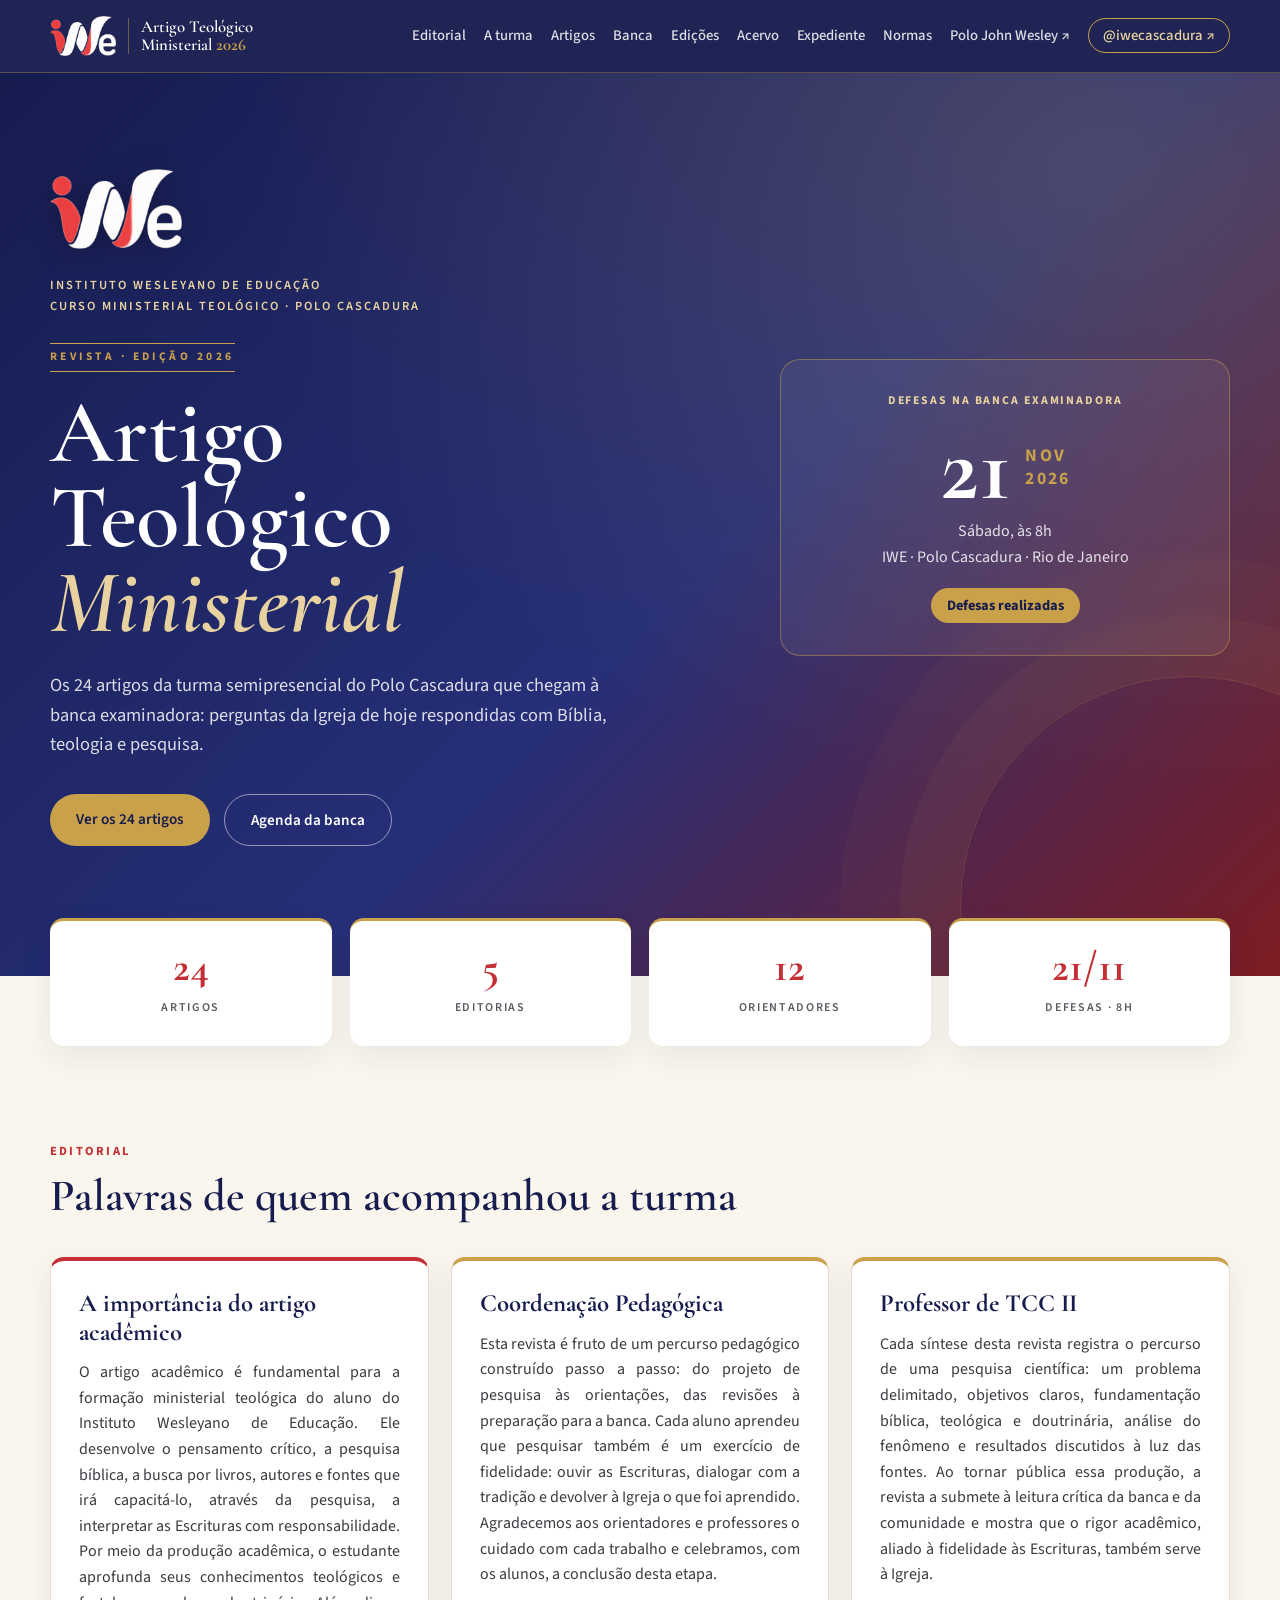
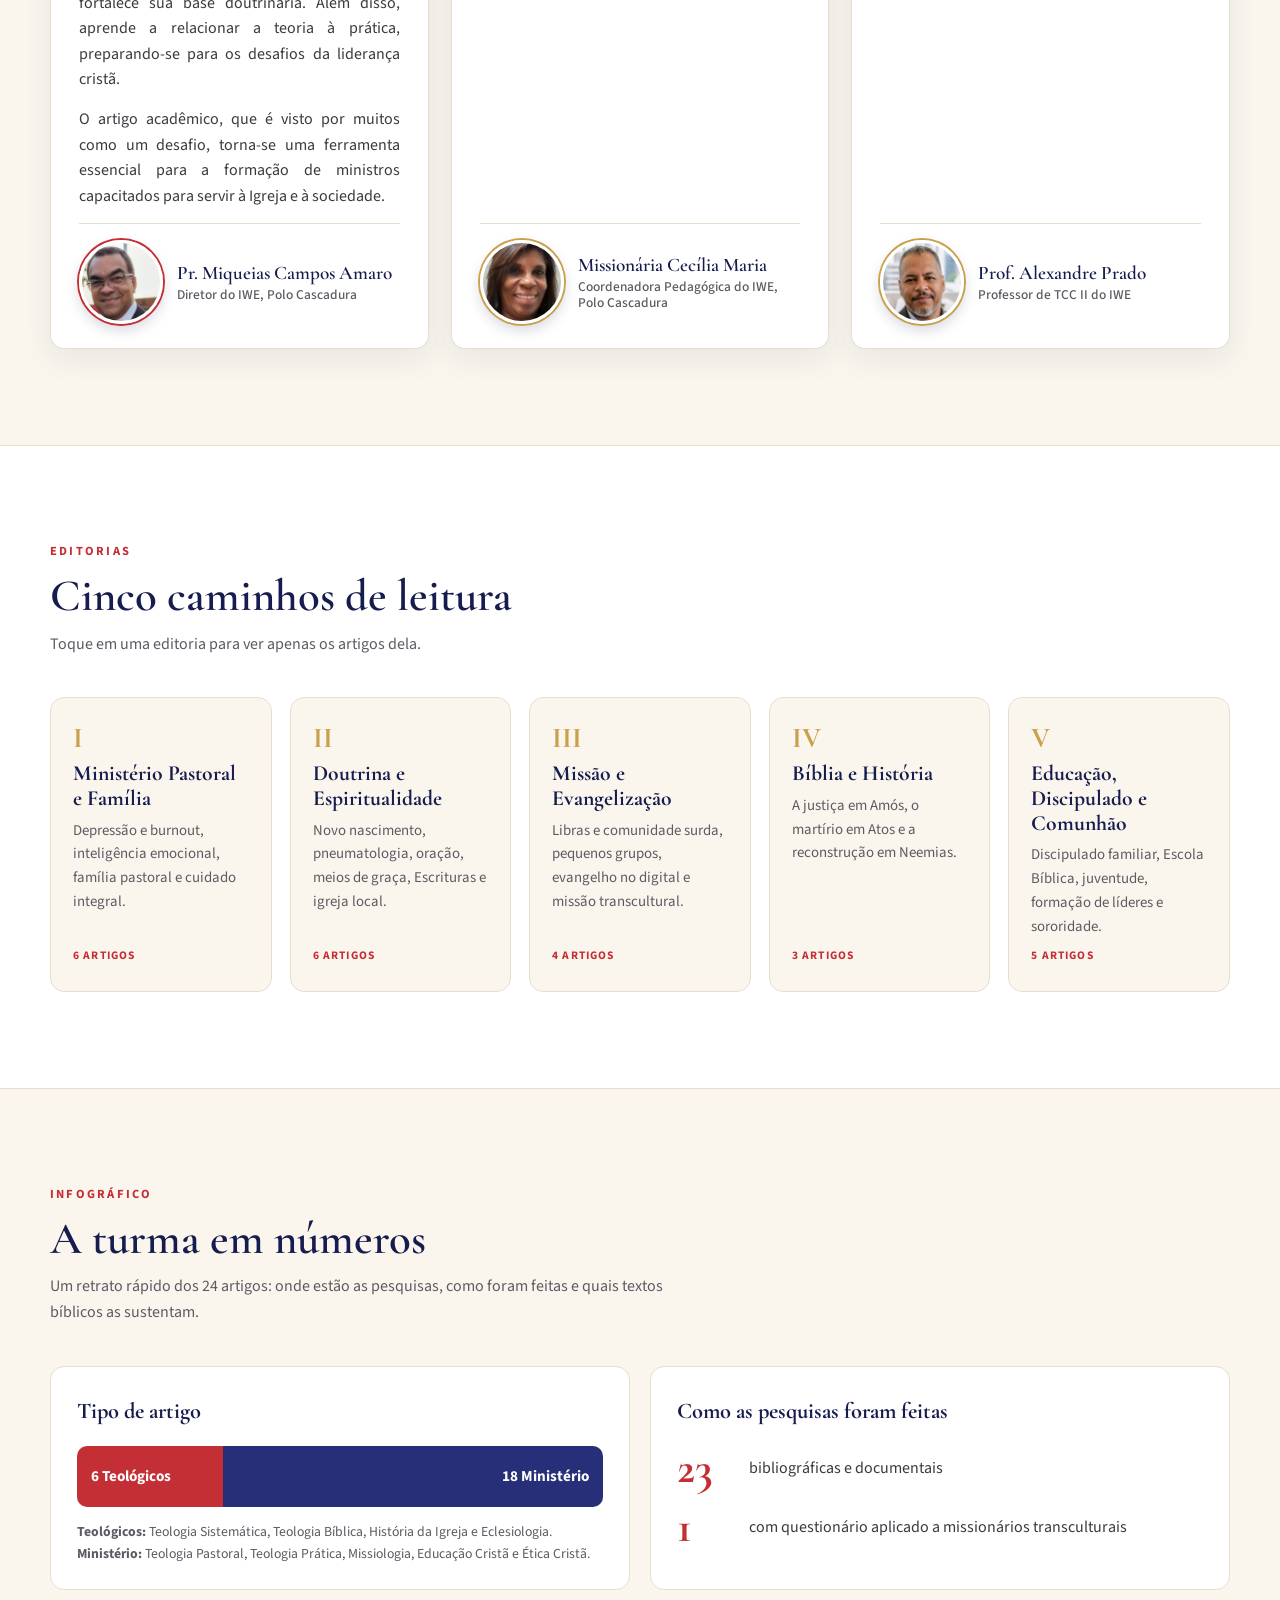
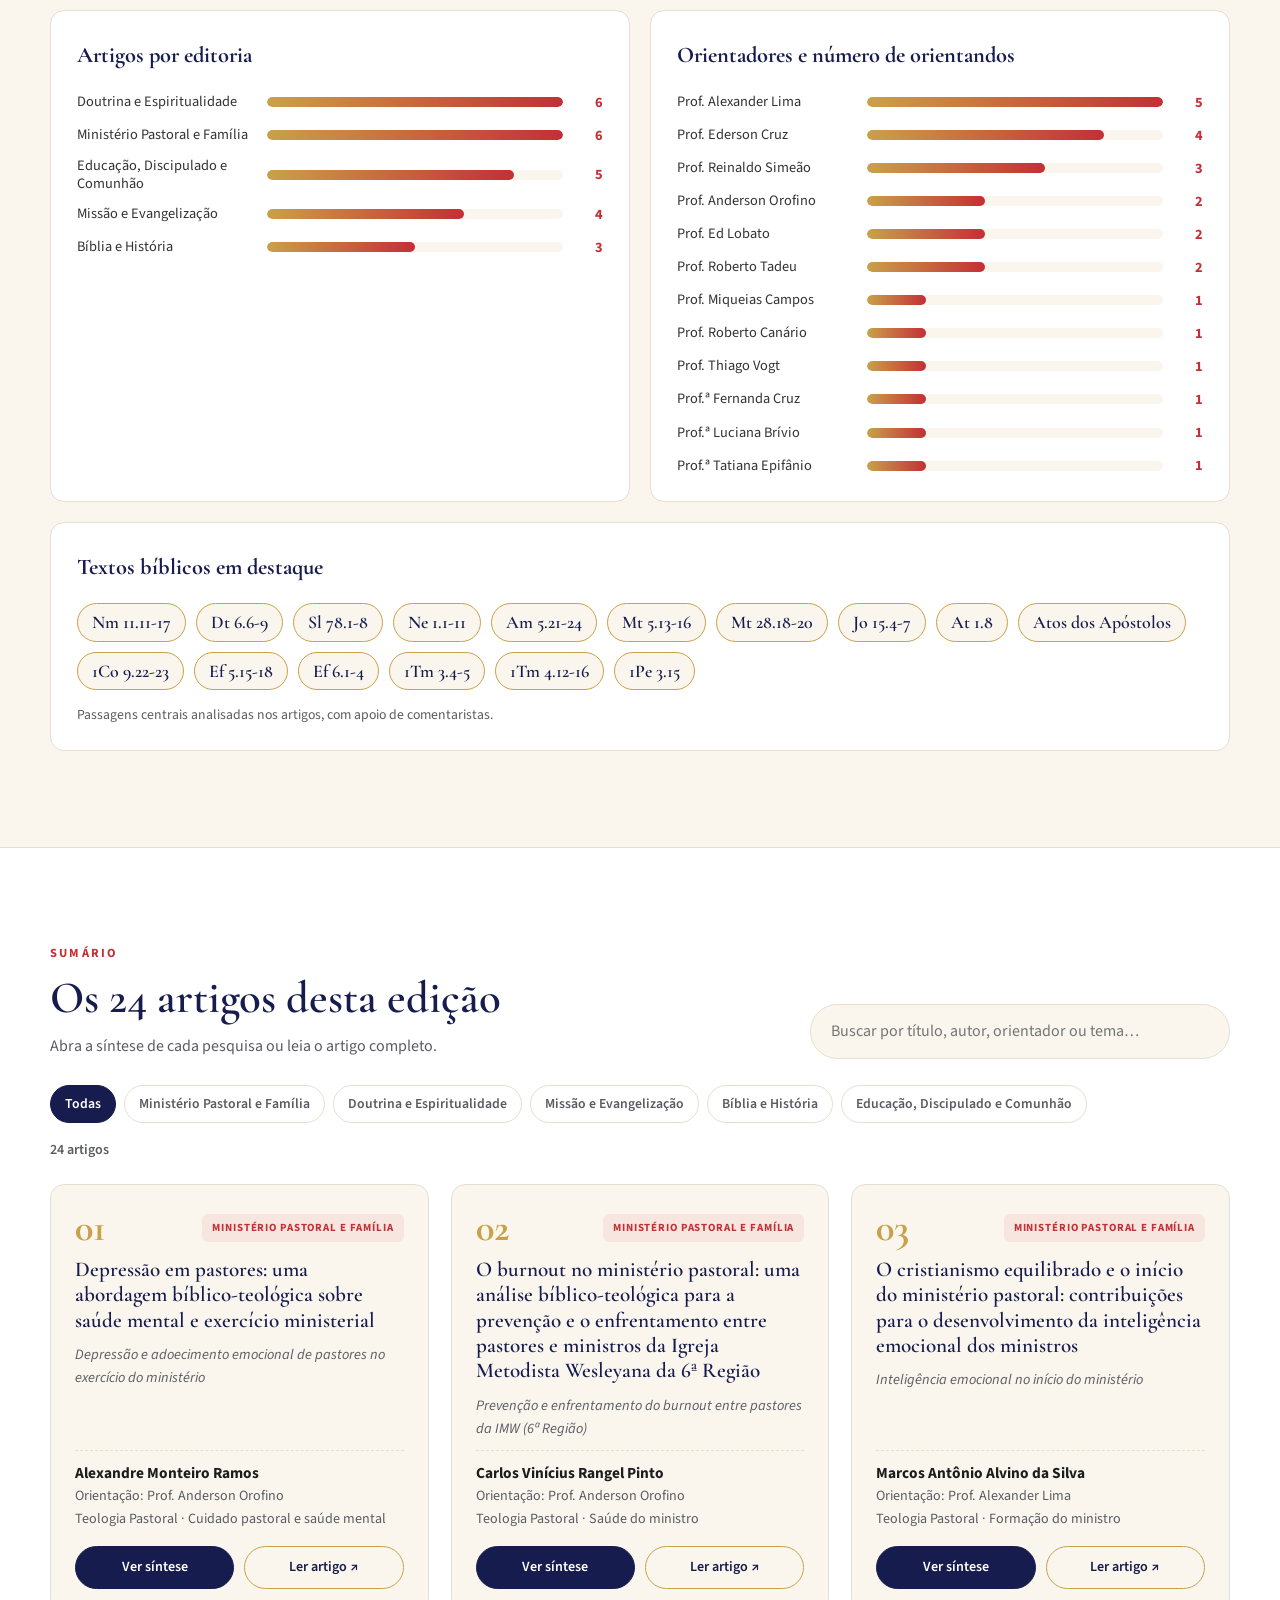
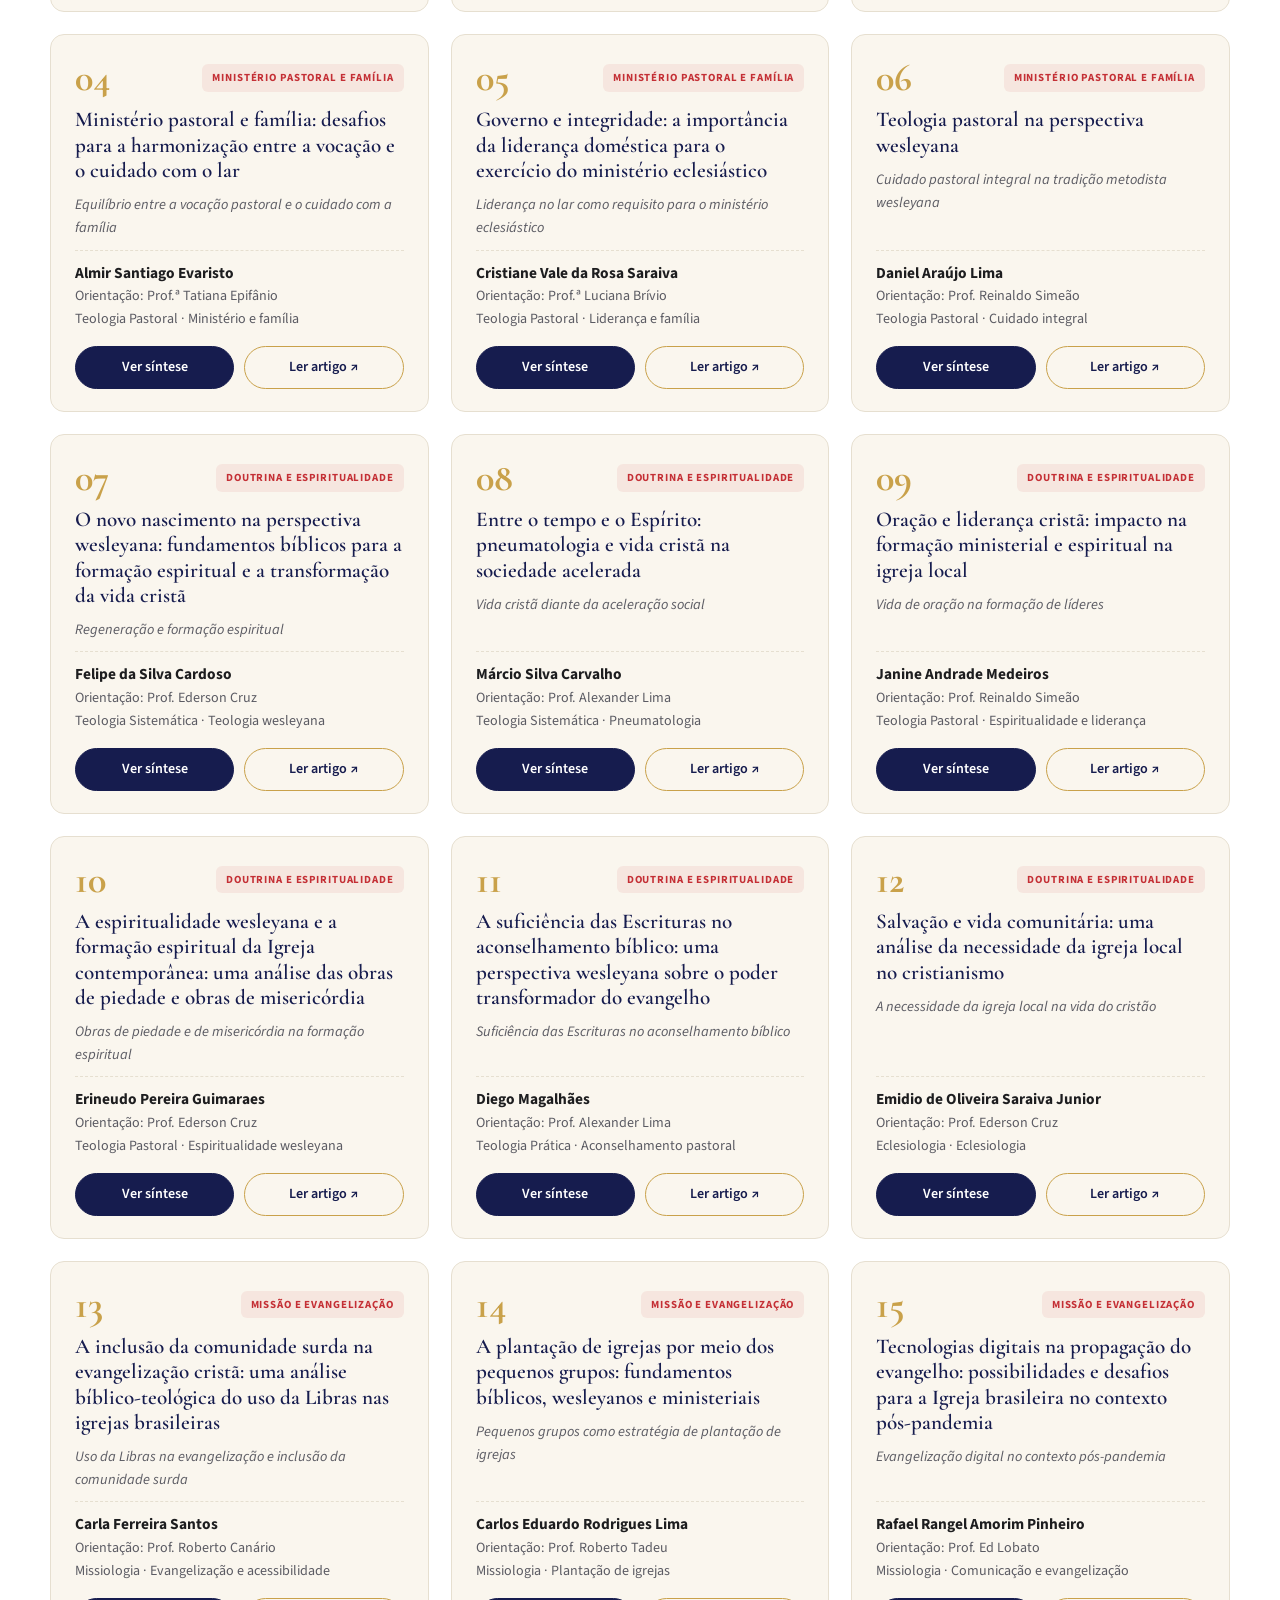
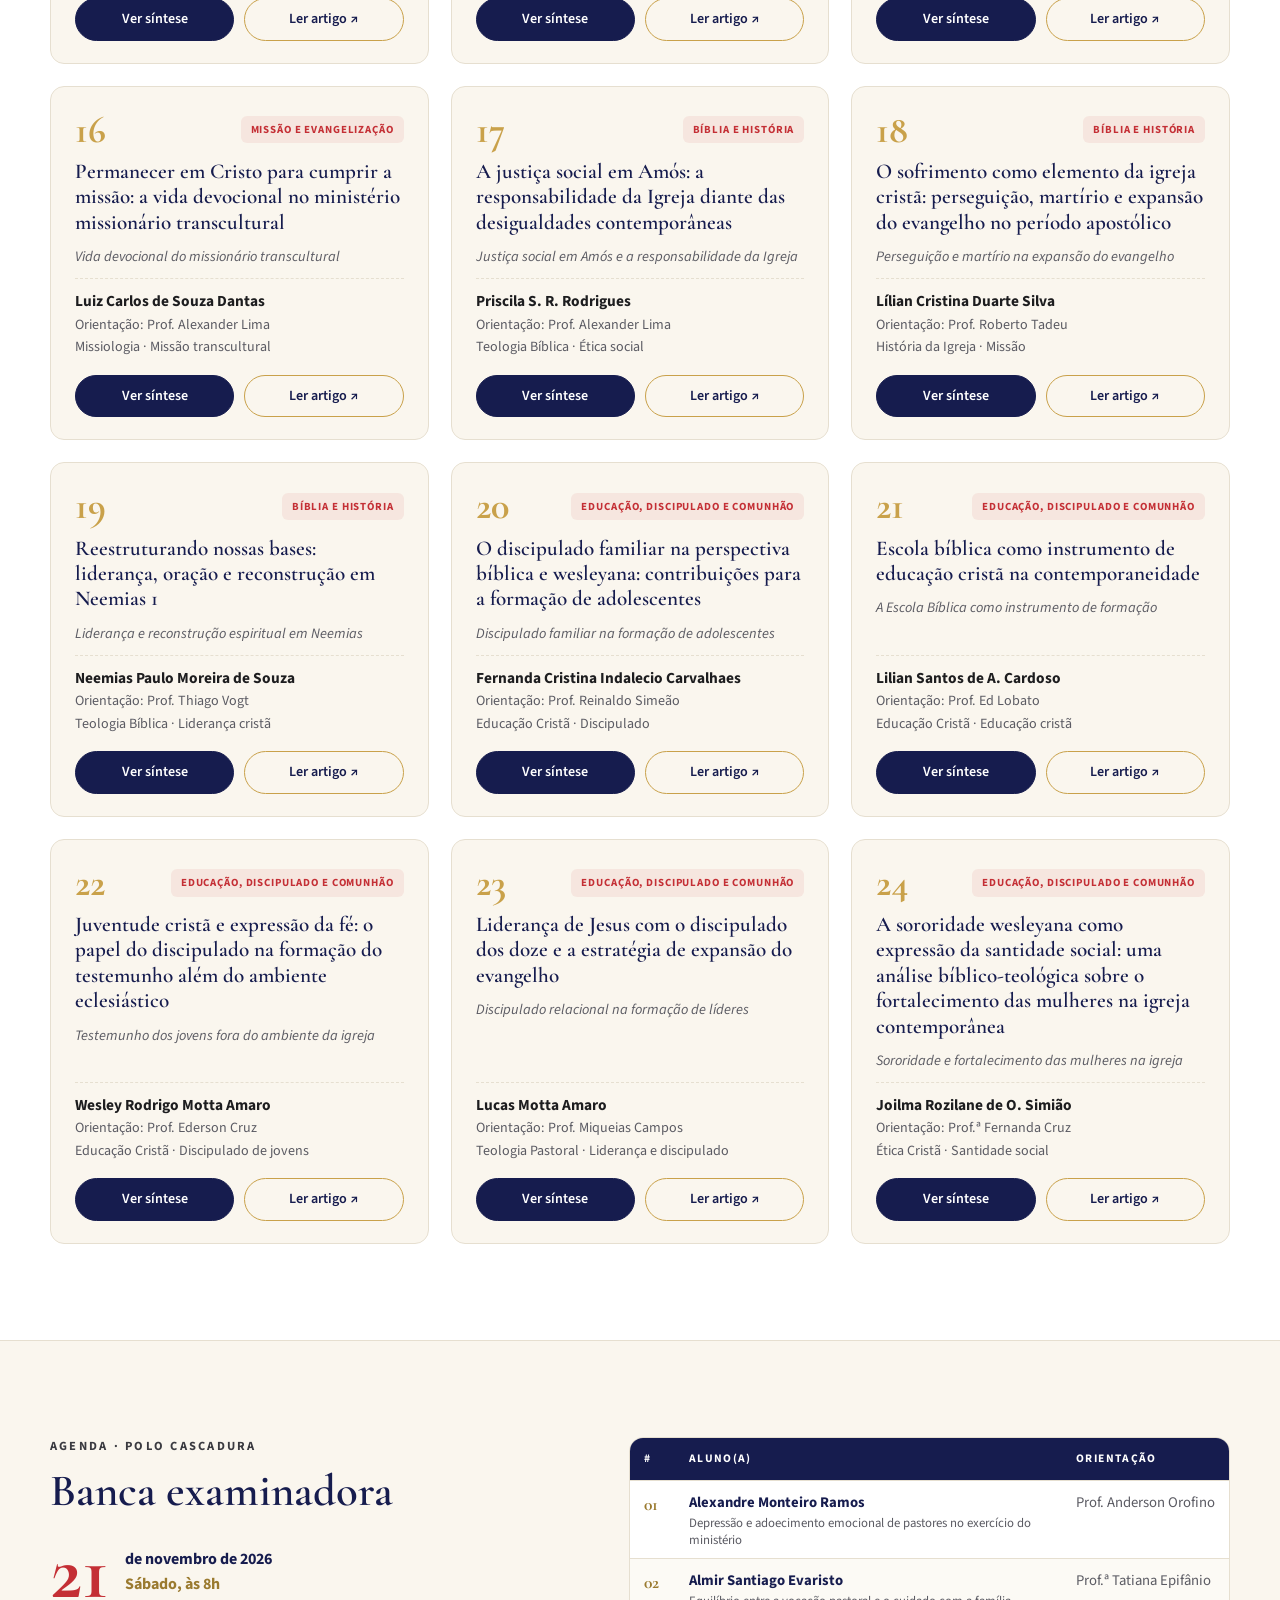
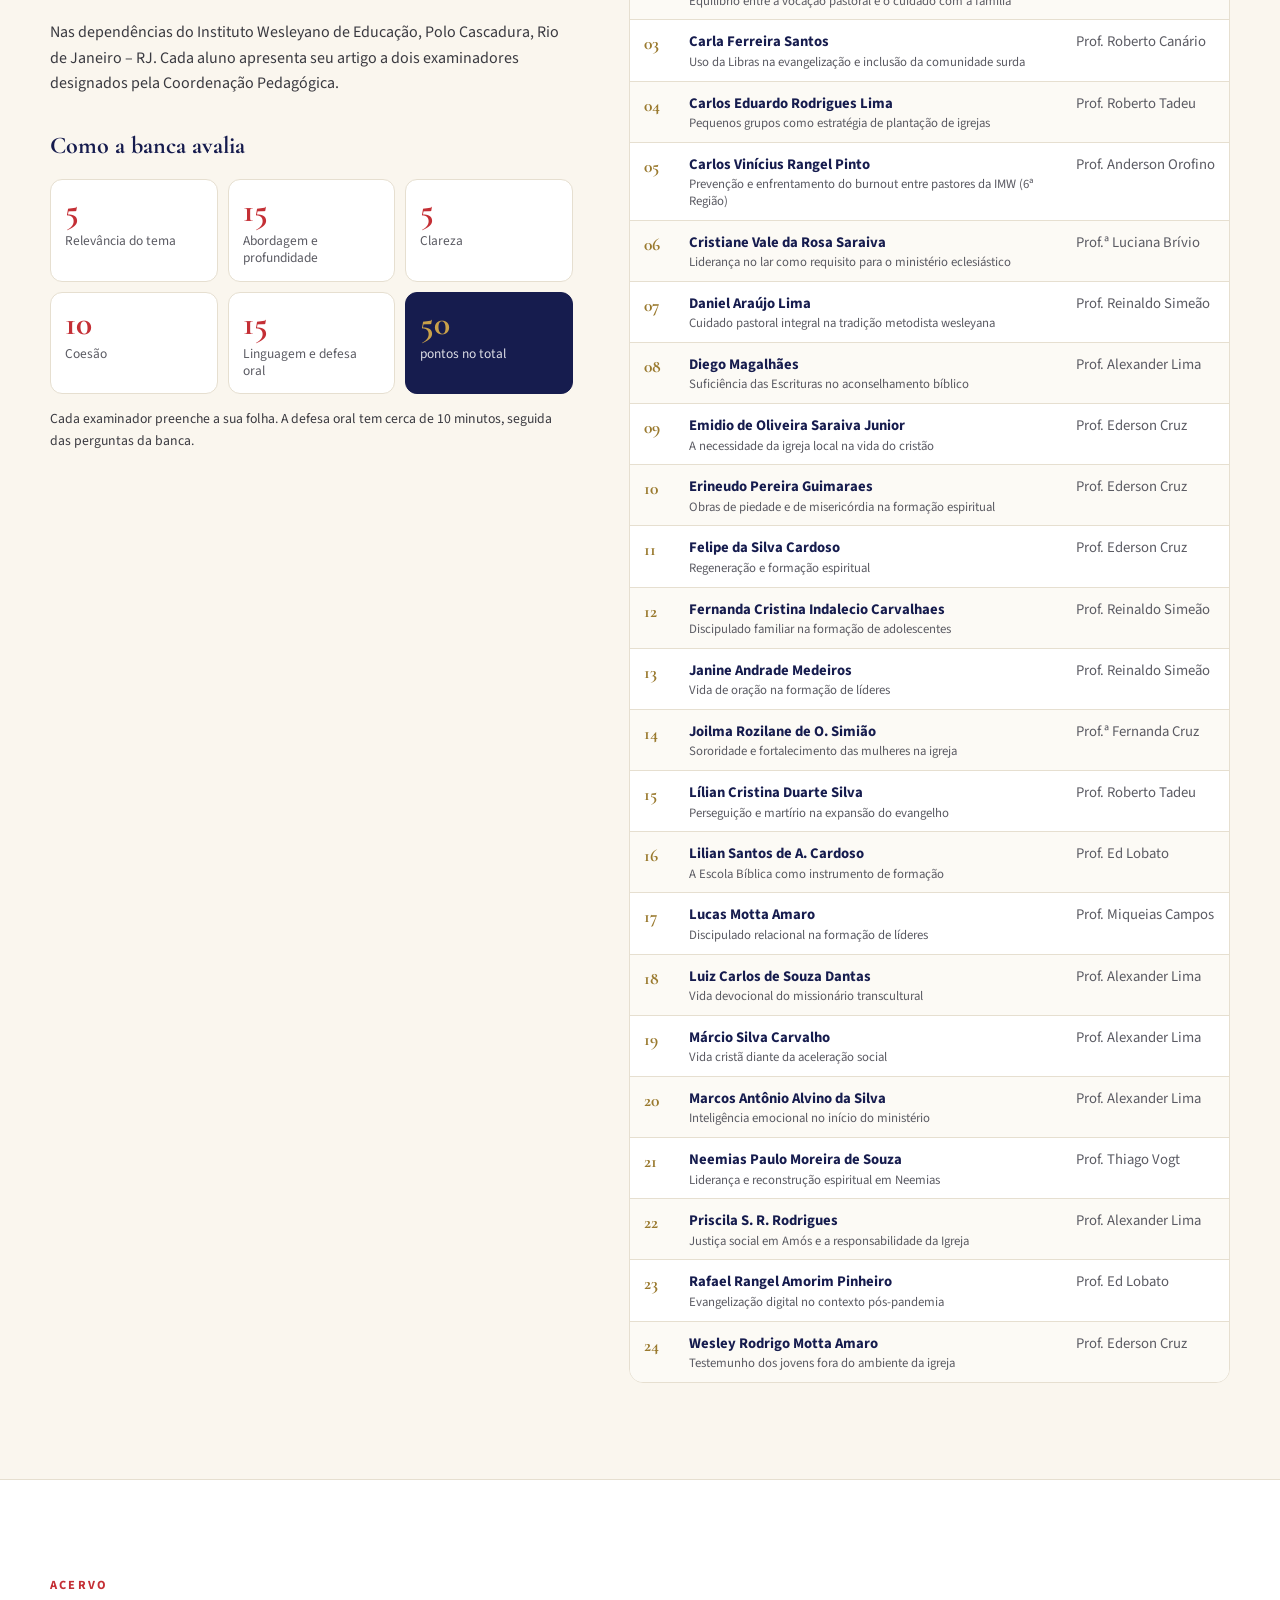
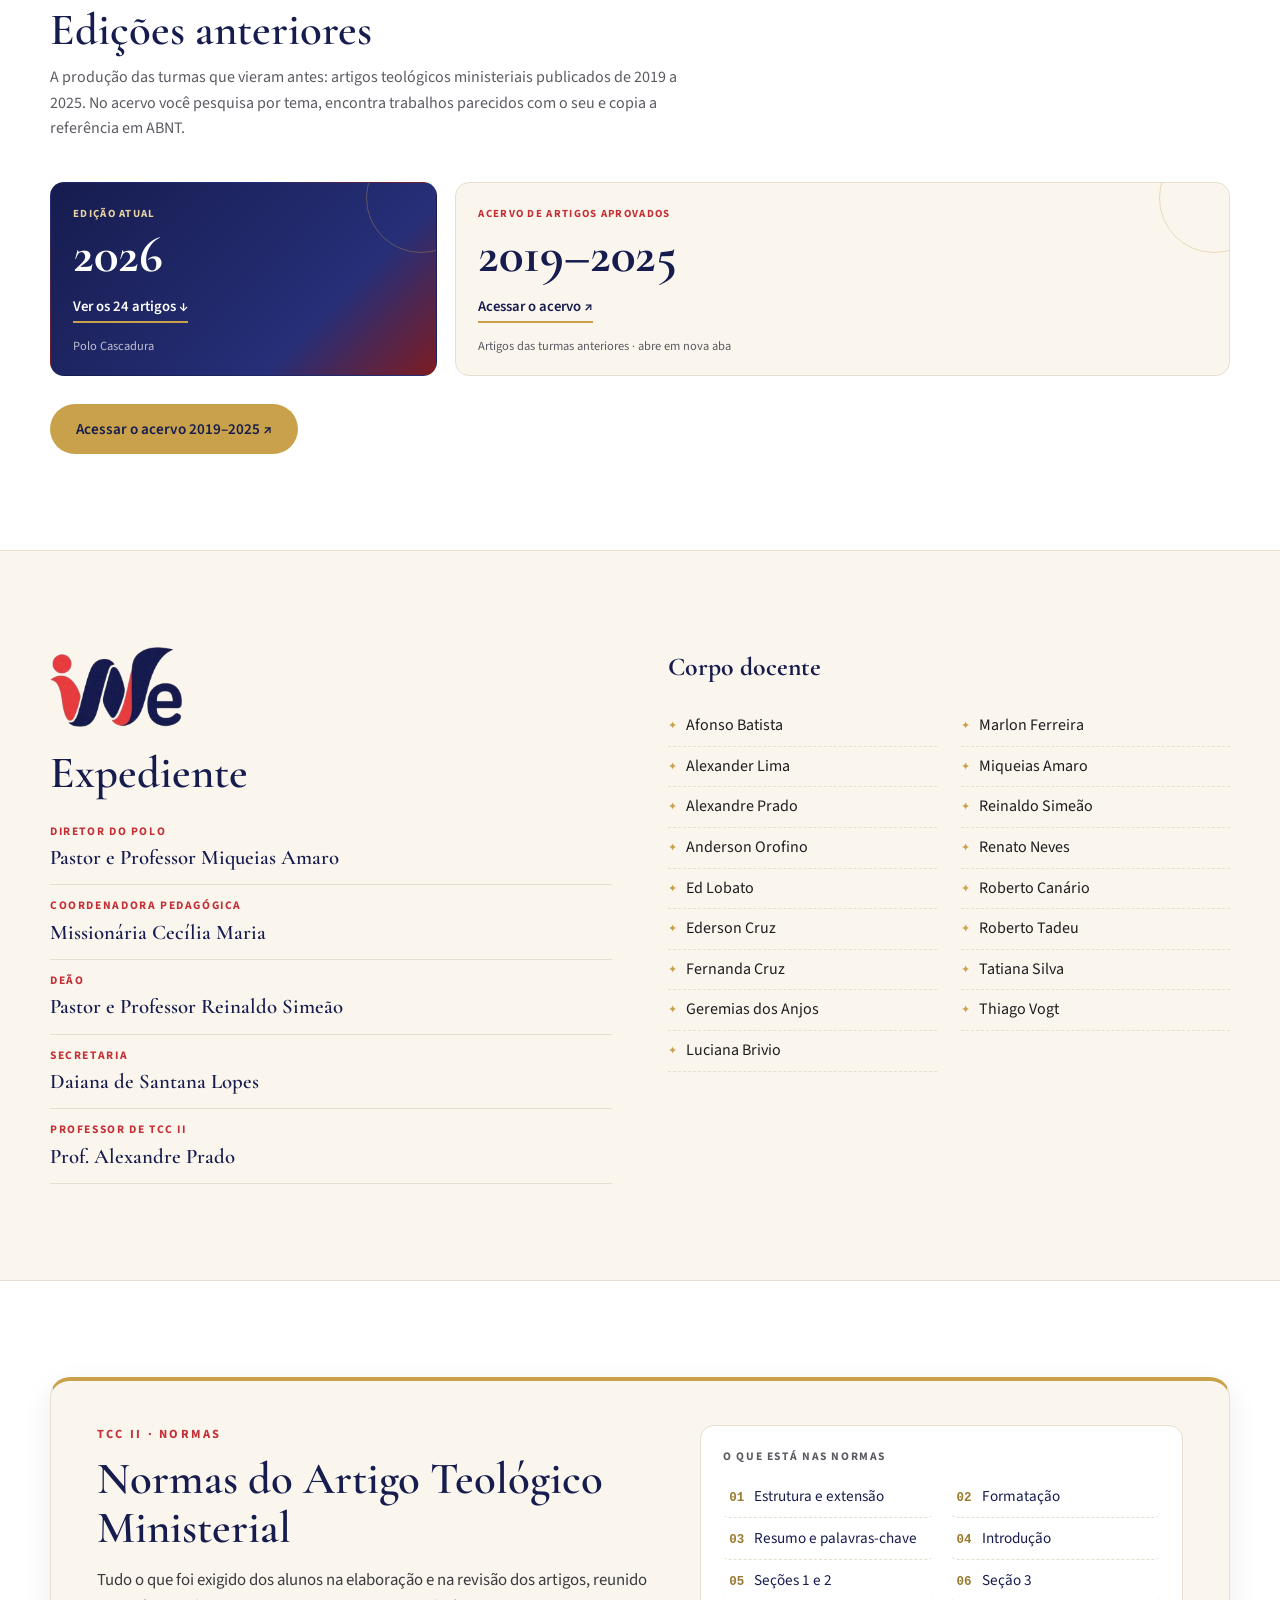
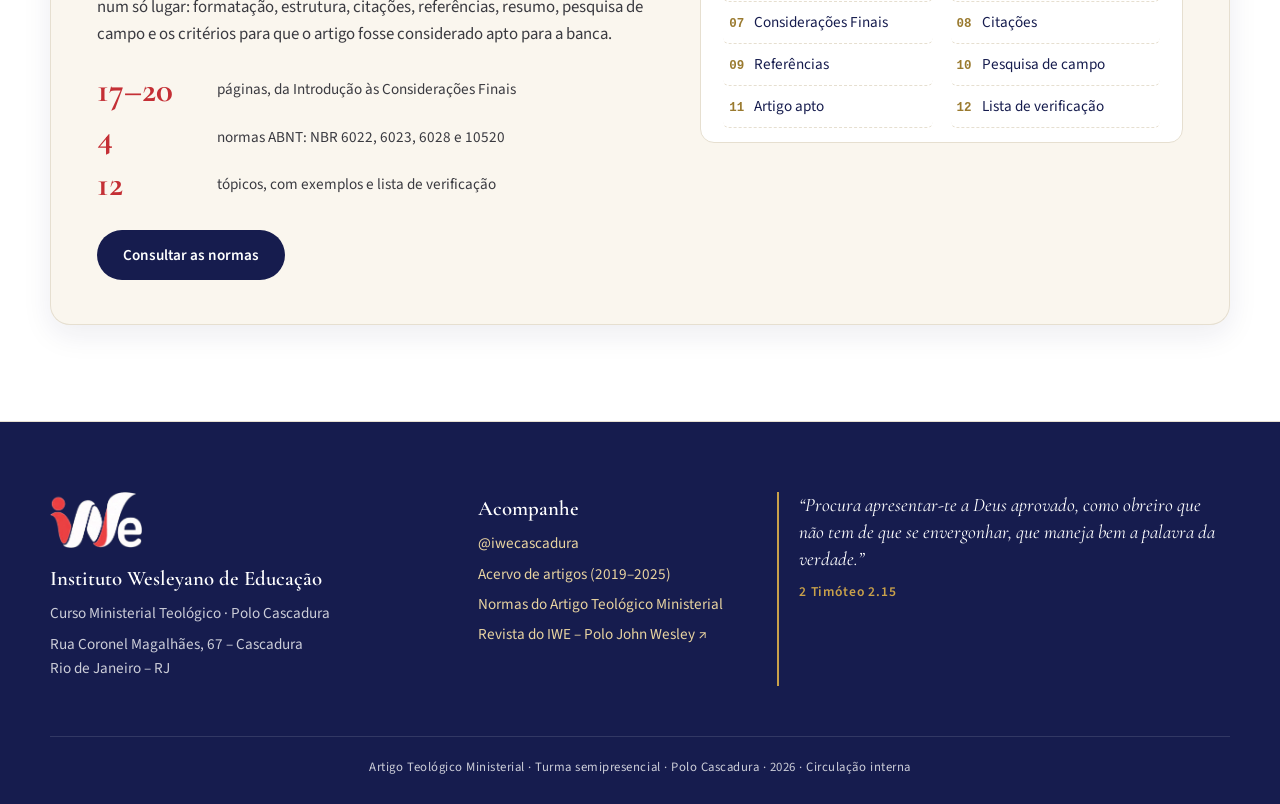
==== commit 8e59b2c3: "Troca os cards de 2019 a 2025 por um único link para o acervo ARTIGOS-IWE-CASCADURA Co-Authored-By: " ====
--- a/index.html
+++ b/index.html
@@ -284,59 +284,23 @@
   <div class="container">
     <p class="section-kicker">Acervo</p>
     <h2 class="section-title">Edições anteriores</h2>
-    <p class="section-lead">A produção das turmas que vieram antes: artigos teológicos ministeriais publicados de 2019 a 2025. No <a href="acervo.html">acervo</a> você pesquisa por tema, encontra trabalhos parecidos com o seu e copia a referência em ABNT.</p>
-
-    <div class="edition-grid">
+    <p class="section-lead">A produção das turmas que vieram antes: artigos teológicos ministeriais publicados de 2019 a 2025. No <a href="https://alexandrebeloniimw-cmyk.github.io/ARTIGOS-IWE-CASCADURA/" target="_blank" rel="noopener">acervo</a> você pesquisa por tema, encontra trabalhos parecidos com o seu e copia a referência em ABNT.</p>
+
+    <div class="edition-grid edition-grid-duo">
         <a class="edition-card edition-current reveal" href="#artigos">
           <span class="edition-label">Edição atual</span>
           <strong class="edition-year">2026</strong>
           <span class="edition-go">Ver os 24 artigos <span aria-hidden="true">↓</span></span>
           <small class="edition-src">Polo Cascadura</small>
         </a>
-        <a class="edition-card reveal" href="acervo.html#ano-2025">
-          <span class="edition-label">Artigo Teológico Ministerial</span>
-          <strong class="edition-year">2025</strong>
-          <span class="edition-go">Ver artigos <span aria-hidden="true">→</span></span>
-          <small class="edition-src">Acervo com resumos e ABNT</small>
+        <a class="edition-card edition-archive reveal" href="https://alexandrebeloniimw-cmyk.github.io/ARTIGOS-IWE-CASCADURA/" target="_blank" rel="noopener">
+          <span class="edition-label">Acervo de artigos aprovados</span>
+          <strong class="edition-year">2019–2025</strong>
+          <span class="edition-go">Acessar o acervo <span aria-hidden="true">↗</span></span>
+          <small class="edition-src">Artigos das turmas anteriores · abre em nova aba</small>
         </a>
-        <a class="edition-card reveal" href="acervo.html#ano-2024">
-          <span class="edition-label">Artigo Teológico Ministerial</span>
-          <strong class="edition-year">2024</strong>
-          <span class="edition-go">Ver artigos <span aria-hidden="true">→</span></span>
-          <small class="edition-src">Acervo com resumos e ABNT</small>
-        </a>
-        <a class="edition-card reveal" href="acervo.html#ano-2023">
-          <span class="edition-label">Artigo Teológico Ministerial</span>
-          <strong class="edition-year">2023</strong>
-          <span class="edition-go">Ver artigos <span aria-hidden="true">→</span></span>
-          <small class="edition-src">Acervo com resumos e ABNT</small>
-        </a>
-        <a class="edition-card reveal" href="acervo.html#ano-2022">
-          <span class="edition-label">Artigo Teológico Ministerial</span>
-          <strong class="edition-year">2022</strong>
-          <span class="edition-go">Ver artigos <span aria-hidden="true">→</span></span>
-          <small class="edition-src">Acervo com resumos e ABNT</small>
-        </a>
-        <a class="edition-card reveal" href="acervo.html#ano-2021">
-          <span class="edition-label">Artigo Teológico Ministerial</span>
-          <strong class="edition-year">2021</strong>
-          <span class="edition-go">Ver artigos <span aria-hidden="true">→</span></span>
-          <small class="edition-src">Acervo com resumos e ABNT</small>
-        </a>
-        <a class="edition-card reveal" href="acervo.html#ano-2020">
-          <span class="edition-label">Artigo Teológico Ministerial</span>
-          <strong class="edition-year">2020</strong>
-          <span class="edition-go">Ver artigos <span aria-hidden="true">→</span></span>
-          <small class="edition-src">Acervo com resumos e ABNT</small>
-        </a>
-        <a class="edition-card reveal" href="acervo.html#ano-2019">
-          <span class="edition-label">Artigo Teológico Ministerial</span>
-          <strong class="edition-year">2019</strong>
-          <span class="edition-go">Ver artigos <span aria-hidden="true">→</span></span>
-          <small class="edition-src">Acervo com resumos e ABNT</small>
-        </a>
-    </div>
-    <p style="margin-top:28px"><a href="acervo.html" class="btn btn-primary">Pesquisar no acervo 2019–2025</a></p>
+    </div>
+    <p style="margin-top:28px"><a href="https://alexandrebeloniimw-cmyk.github.io/ARTIGOS-IWE-CASCADURA/" target="_blank" rel="noopener" class="btn btn-primary">Acessar o acervo 2019–2025 ↗</a></p>
   </div>
 </section>
 
--- a/style.css
+++ b/style.css
@@ -498,3 +498,7 @@
   .agenda { overflow-x: auto; }
   .ag-ori { white-space: normal; }
 }
+
+/* Card de edições: 2026 + acervo 2019–2025 */
+.edition-grid.edition-grid-duo { grid-template-columns: 1fr 2fr; }
+@media (max-width: 640px) { .edition-grid.edition-grid-duo { grid-template-columns: 1fr; } }
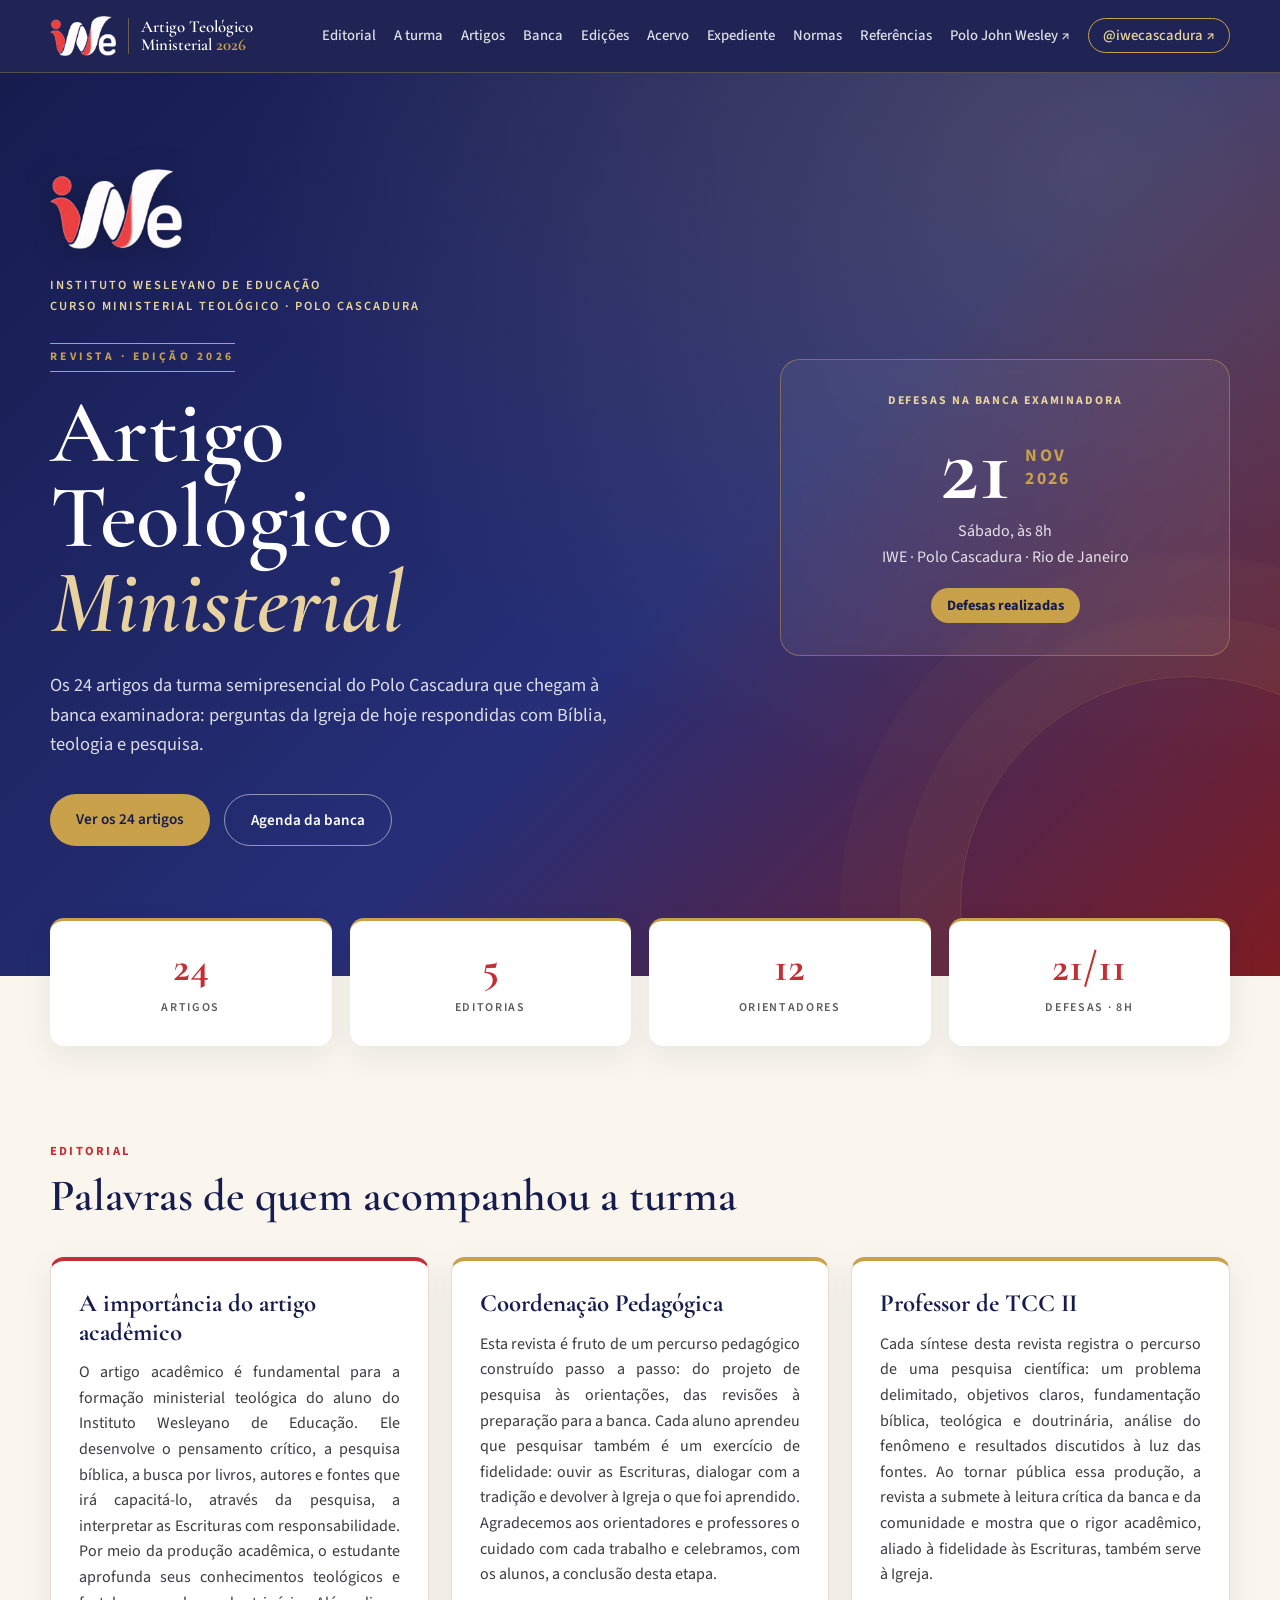
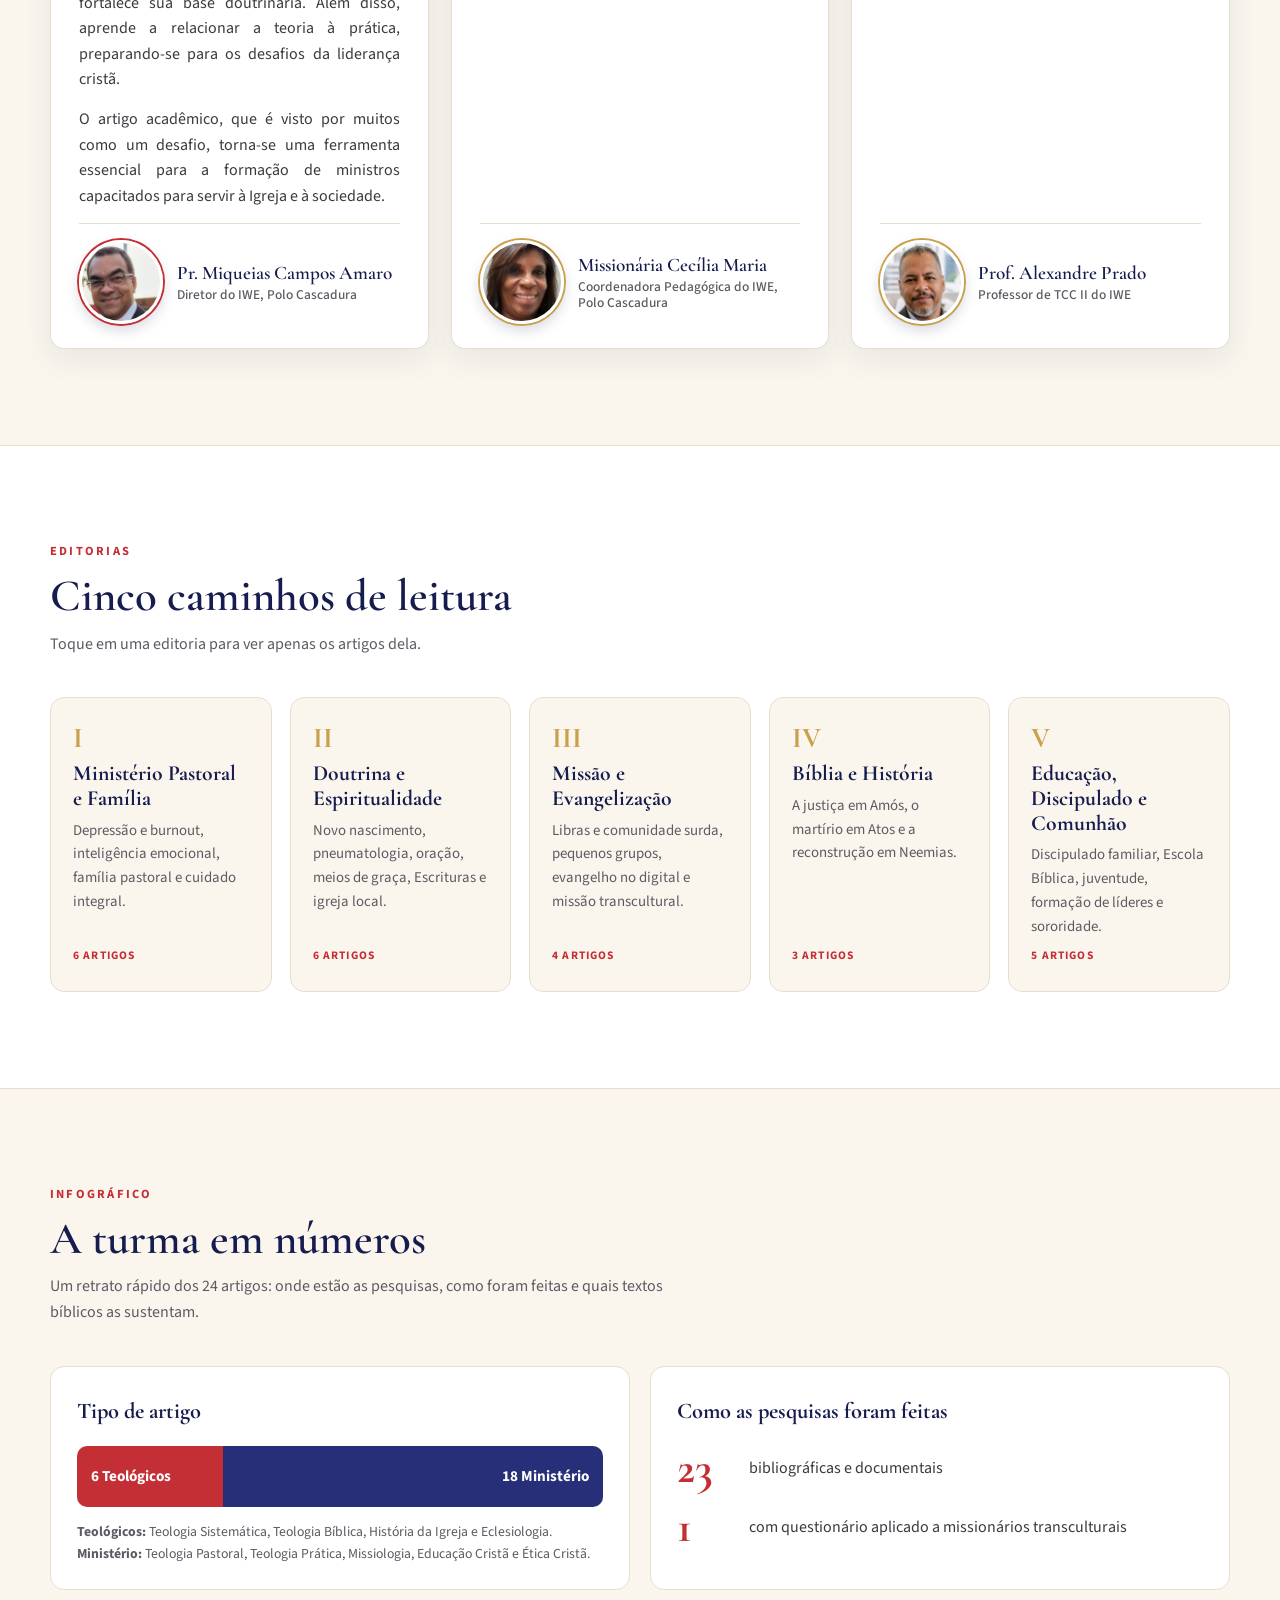
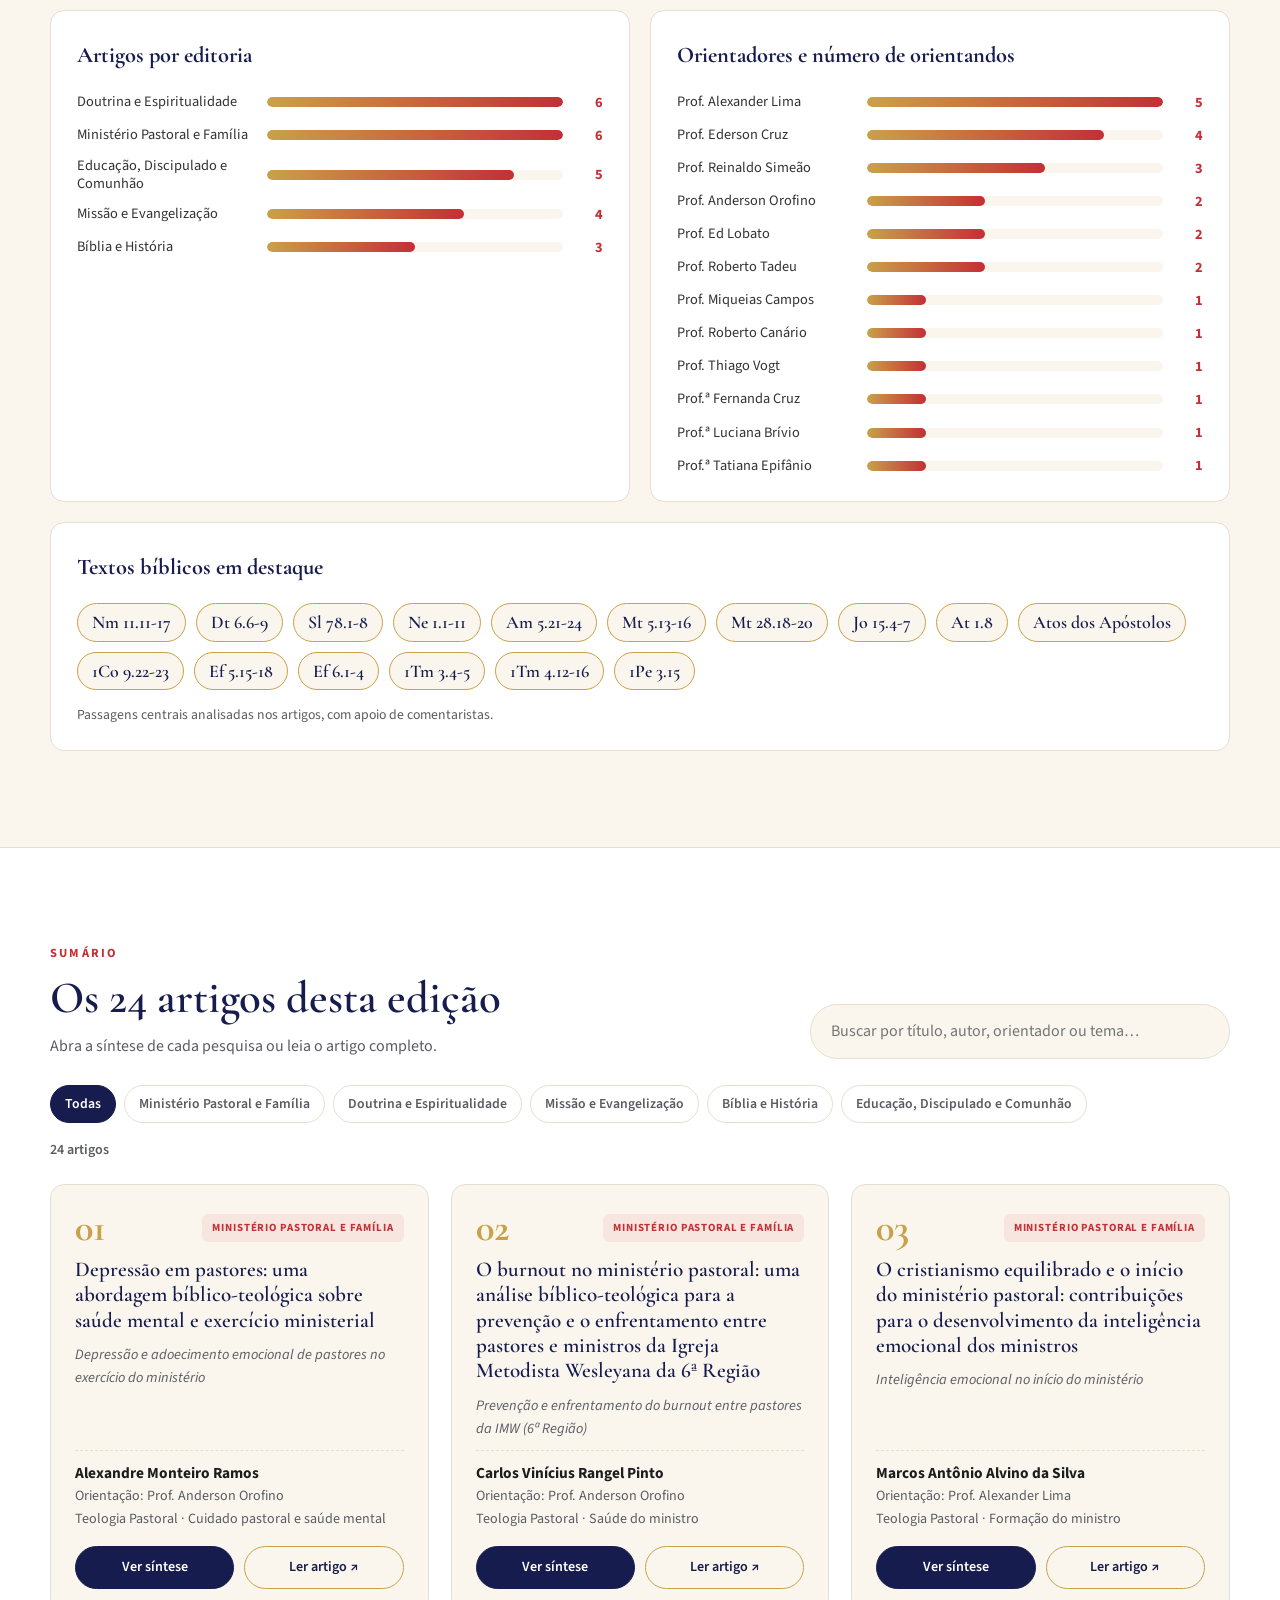
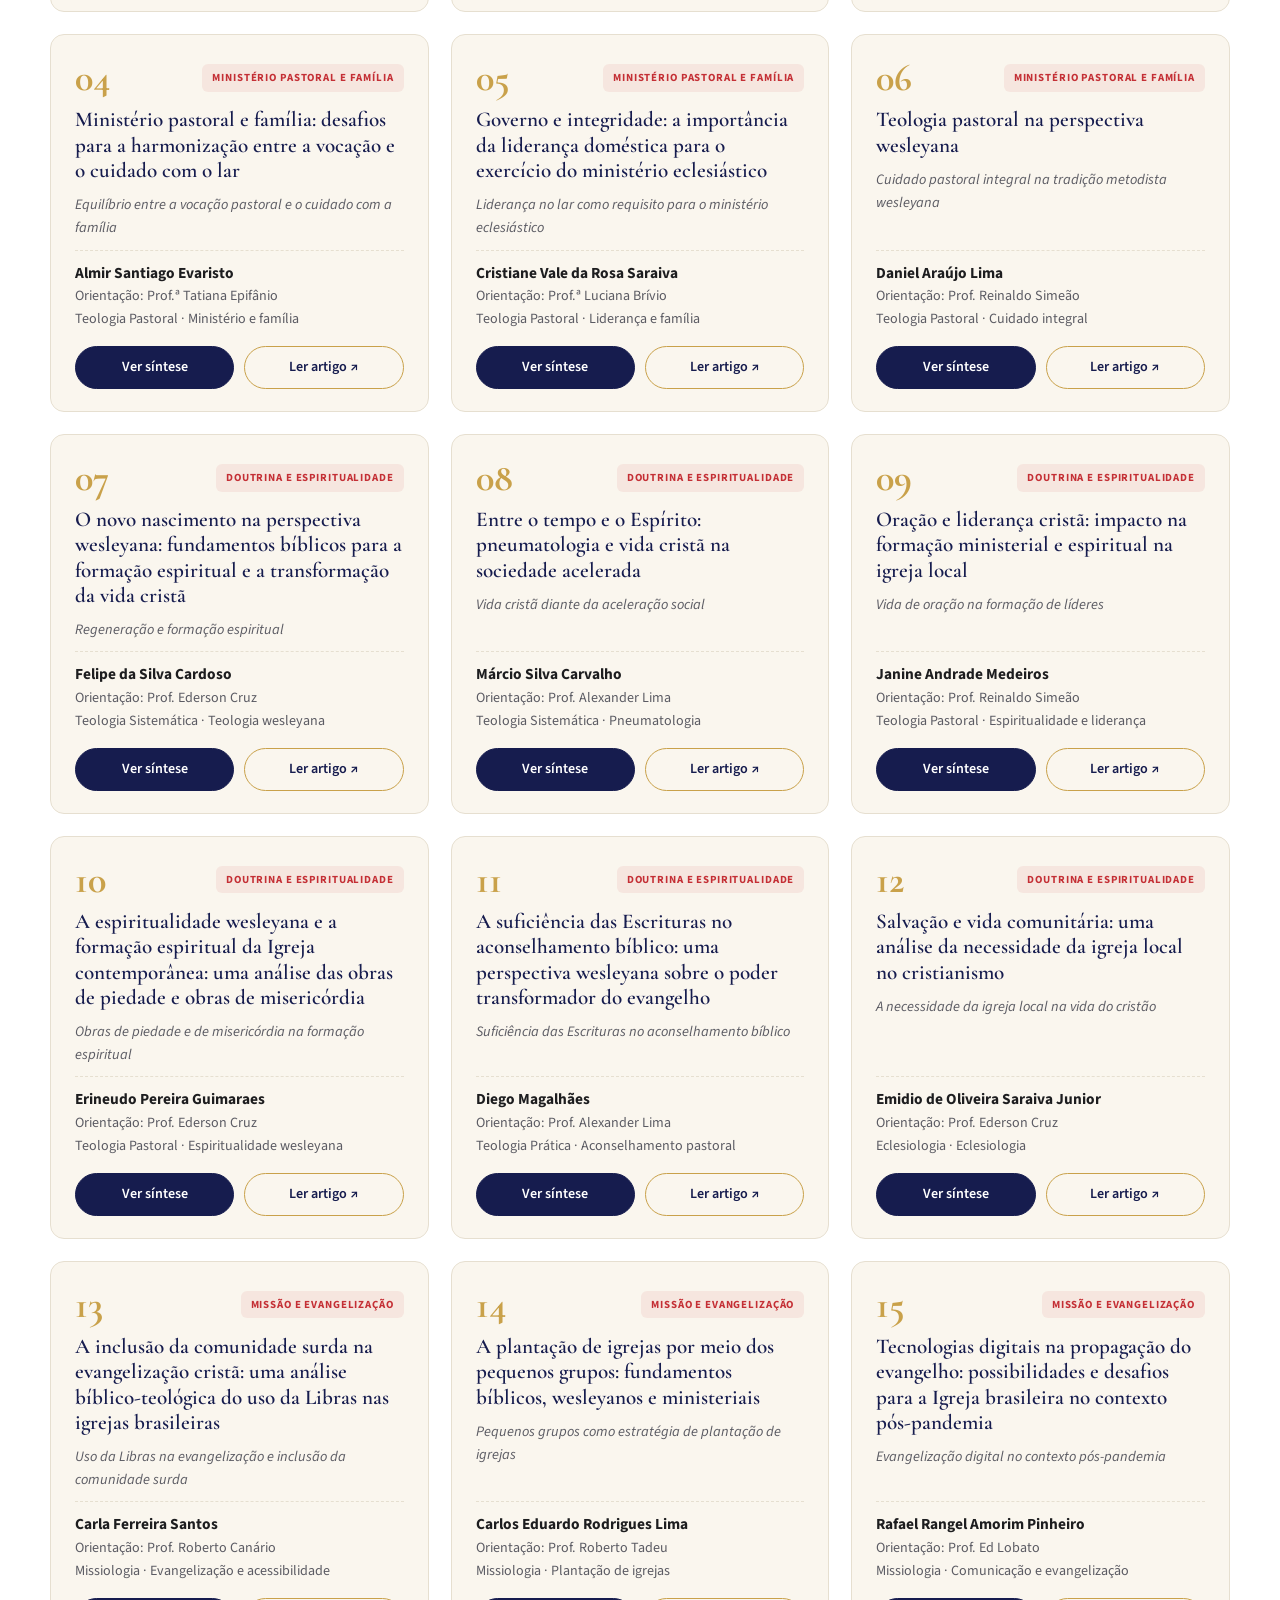
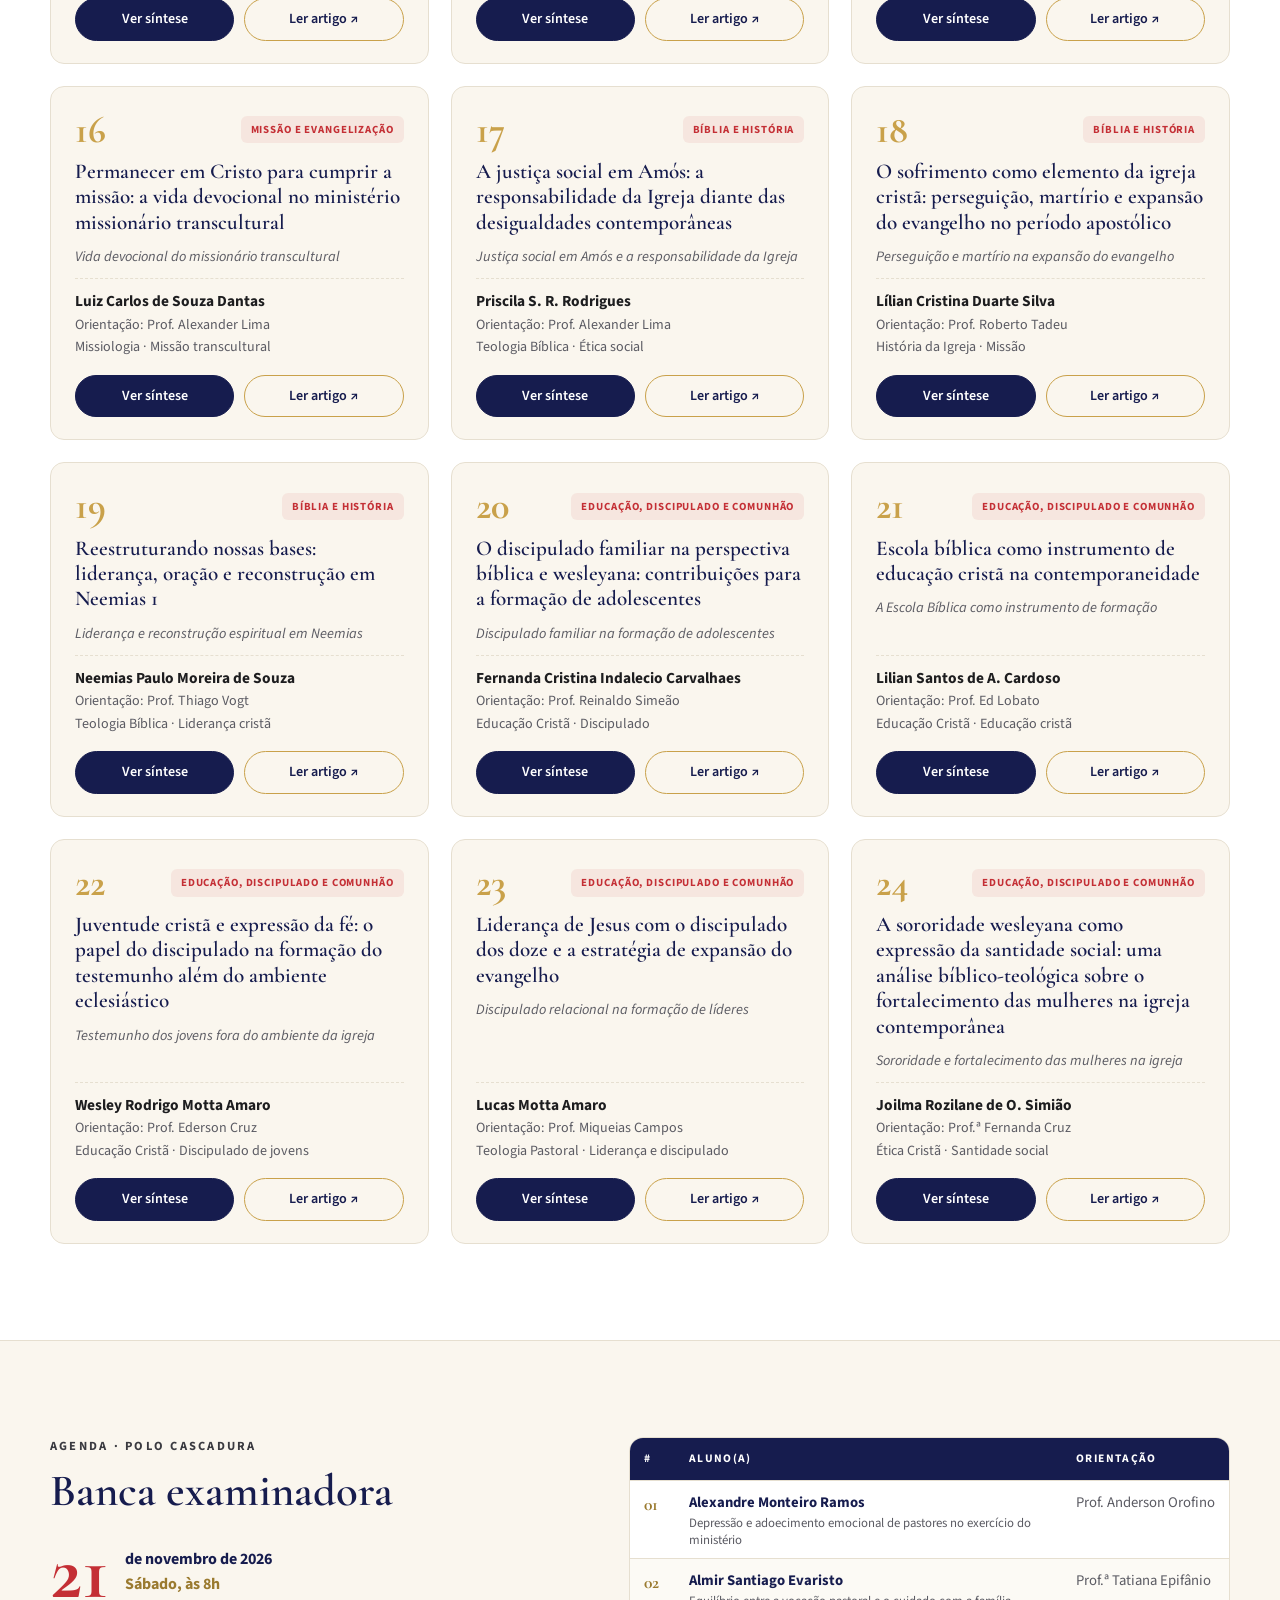
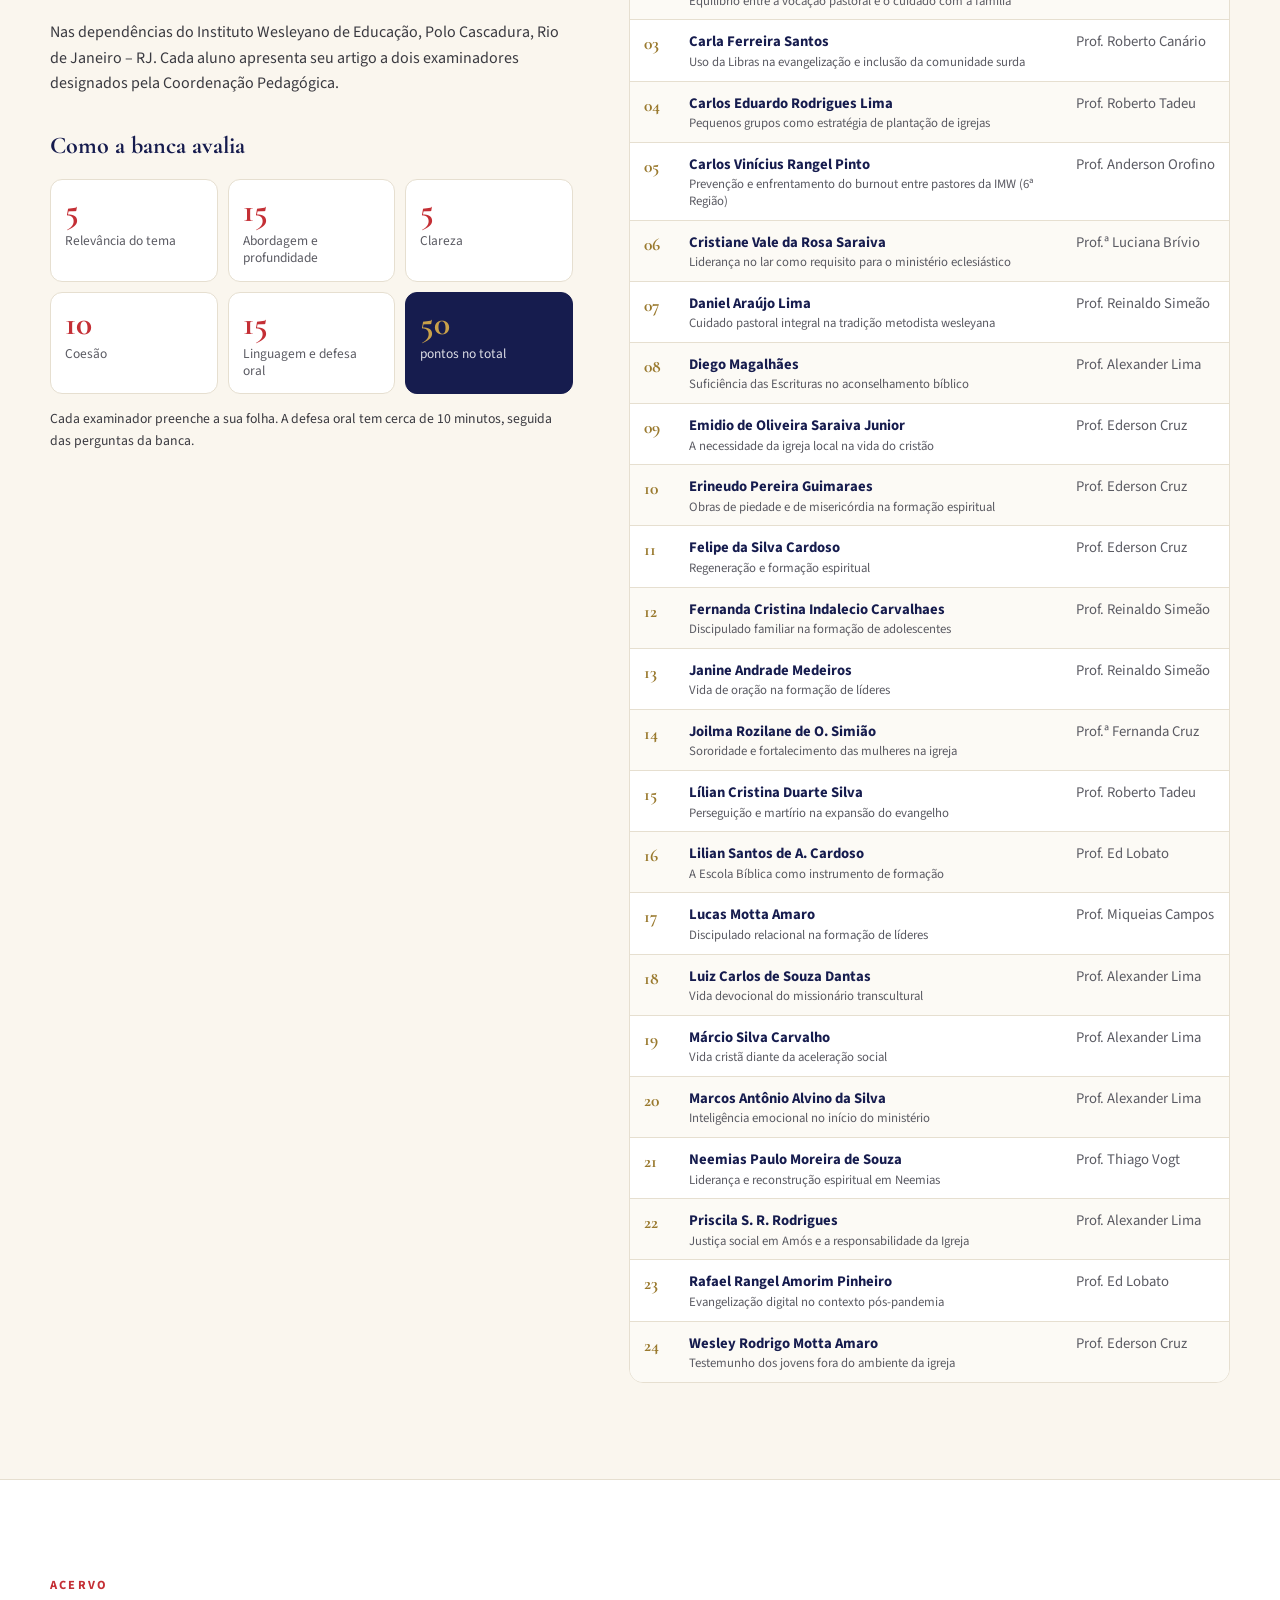
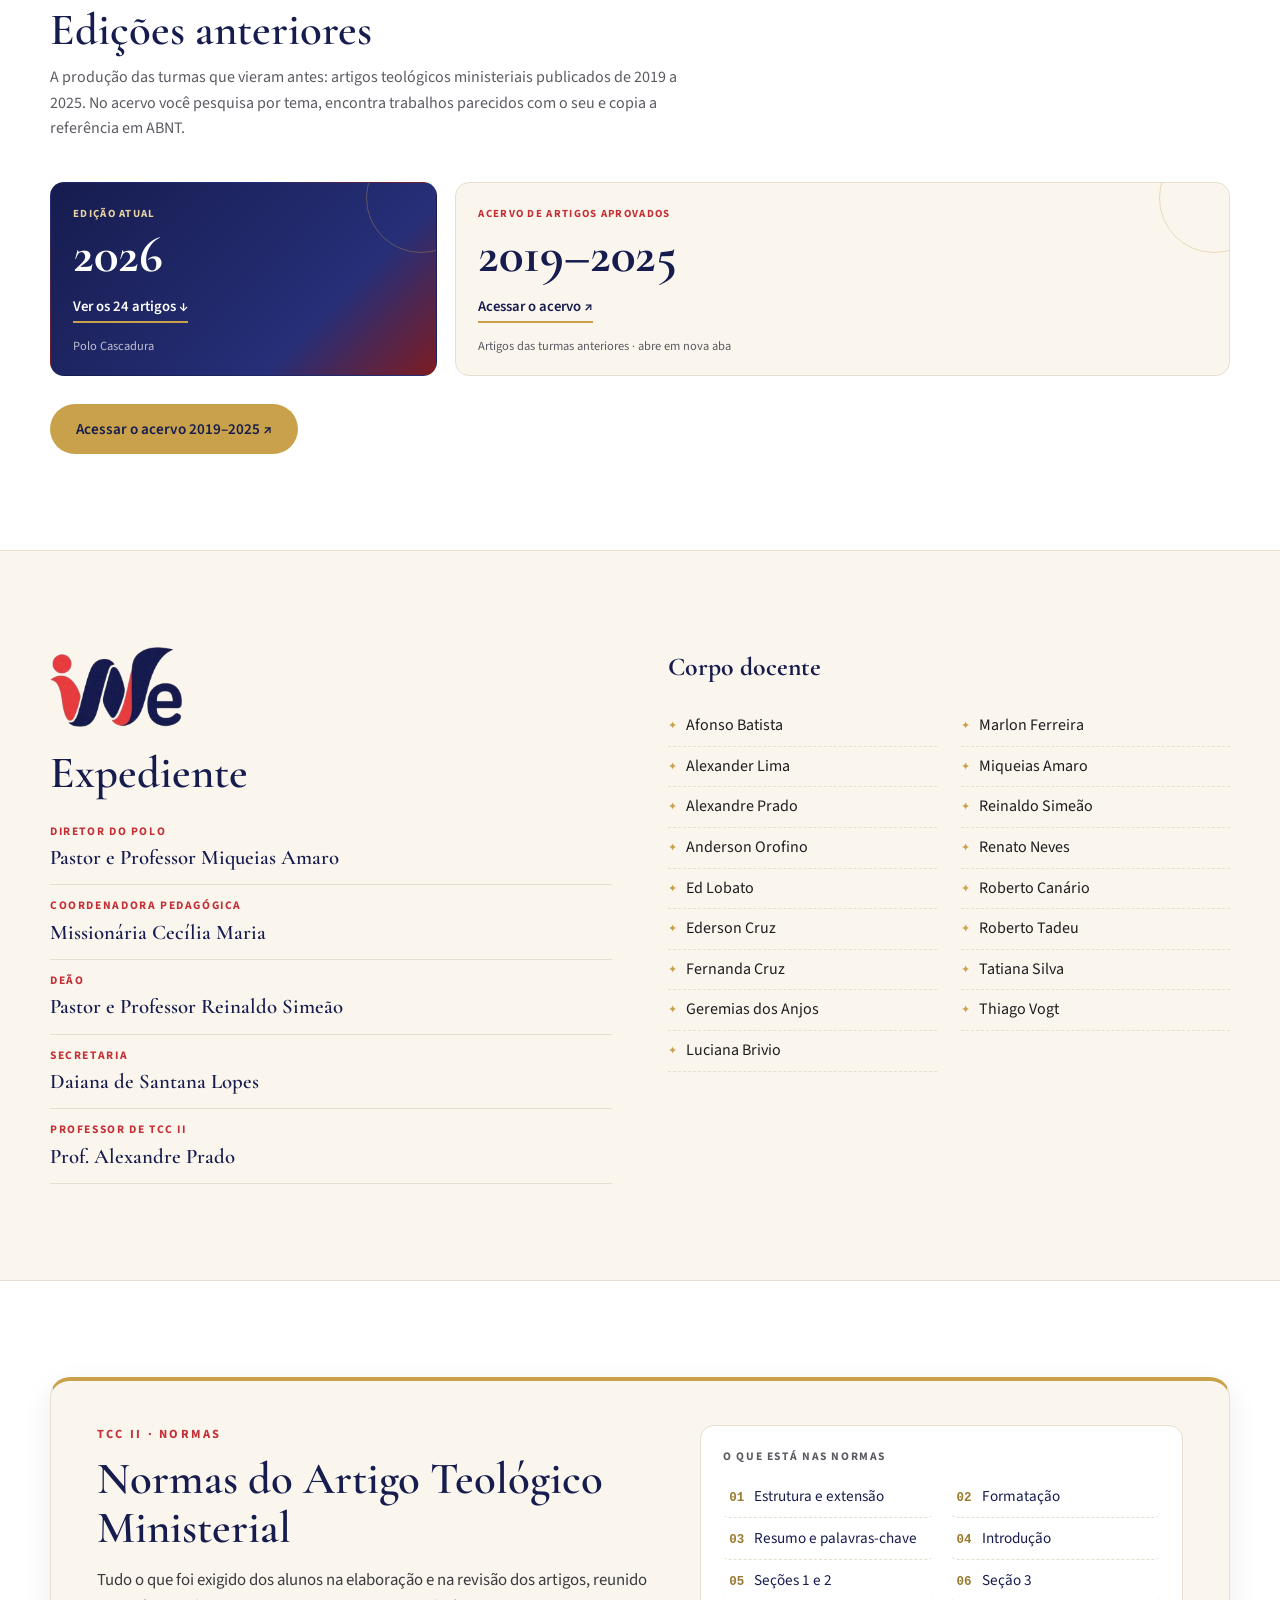
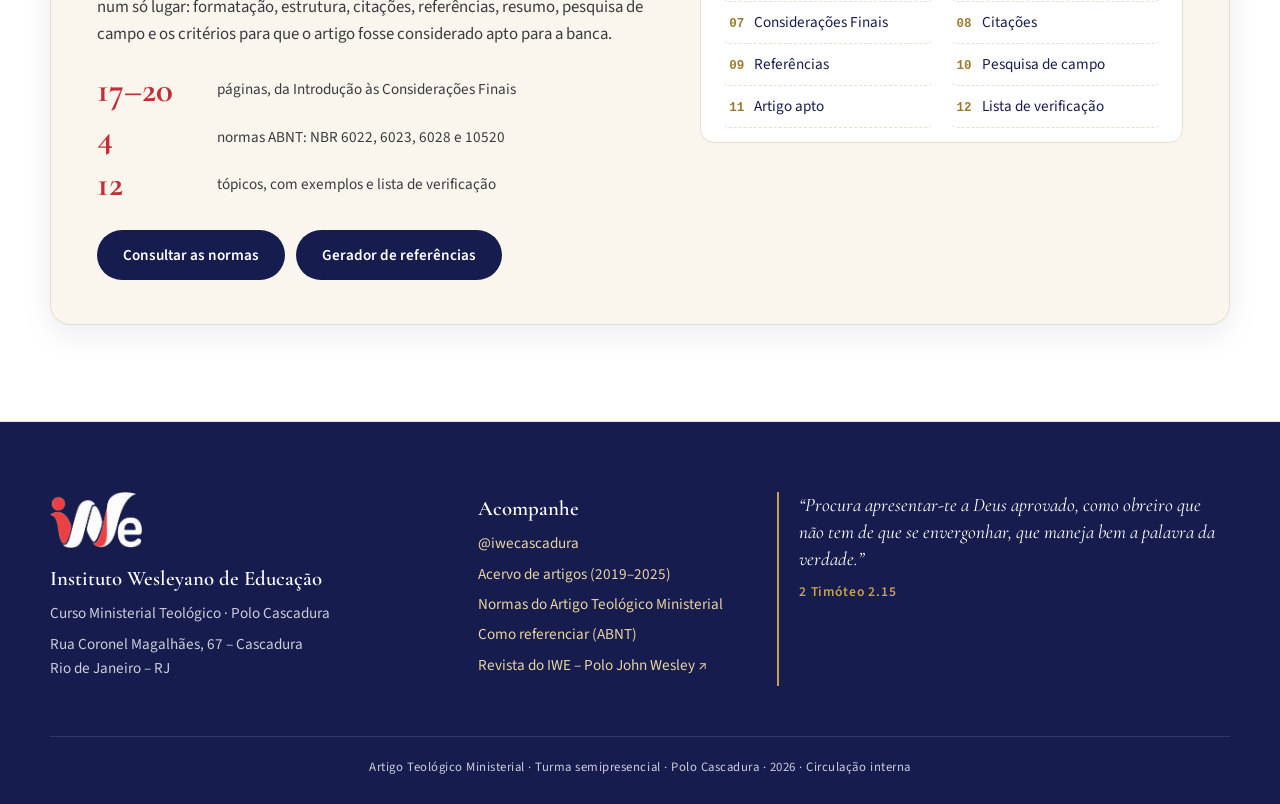
==== commit 8086f525: "Adiciona guia interativo Como referenciar (ABNT) com 16 tipos de documento Inclui gerador de referên" ====
--- a/index.html
+++ b/index.html
@@ -54,6 +54,7 @@
         <li><a href="acervo.html">Acervo</a></li>
         <li><a href="#expediente">Expediente</a></li>
         <li><a href="normas.html">Normas</a></li>
+        <li><a href="referencias.html">Referências</a></li>
         <li><a href="https://alexandrebeloniimw-cmyk.github.io/revista-iwe-2026/" target="_blank" rel="noopener" title="Revista 2026 do IWE Polo John Wesley (abre em nova aba)">Polo John Wesley <span aria-hidden="true">↗</span></a></li>
         <li class="menu-insta"><a href="https://www.instagram.com/iwecascadura/" target="_blank" rel="noopener" aria-label="Instagram do IWE Polo Cascadura (abre em nova aba)">@iwecascadura <span aria-hidden="true">↗</span></a></li>
       </ul>
@@ -345,6 +346,7 @@
           <li><strong>12</strong><span>tópicos, com exemplos e lista de verificação</span></li>
         </ul>
         <a href="normas.html" class="btn btn-dark">Consultar as normas</a>
+        <a href="referencias.html" class="btn btn-dark" style="margin-left:8px">Gerador de referências</a>
       </div>
       <nav class="normas-topics" aria-label="Tópicos das normas">
         <p class="normas-topics-label">O que está nas normas</p>
@@ -383,6 +385,7 @@
       <p><a href="https://www.instagram.com/iwecascadura/" target="_blank" rel="noopener">@iwecascadura</a></p>
       <p><a href="acervo.html">Acervo de artigos (2019–2025)</a></p>
       <p><a href="normas.html">Normas do Artigo Teológico Ministerial</a></p>
+      <p><a href="referencias.html">Como referenciar (ABNT)</a></p>
       <p><a href="https://alexandrebeloniimw-cmyk.github.io/revista-iwe-2026/" target="_blank" rel="noopener">Revista do IWE – Polo John Wesley ↗</a></p>
     </div>
     <div class="footer-verse">
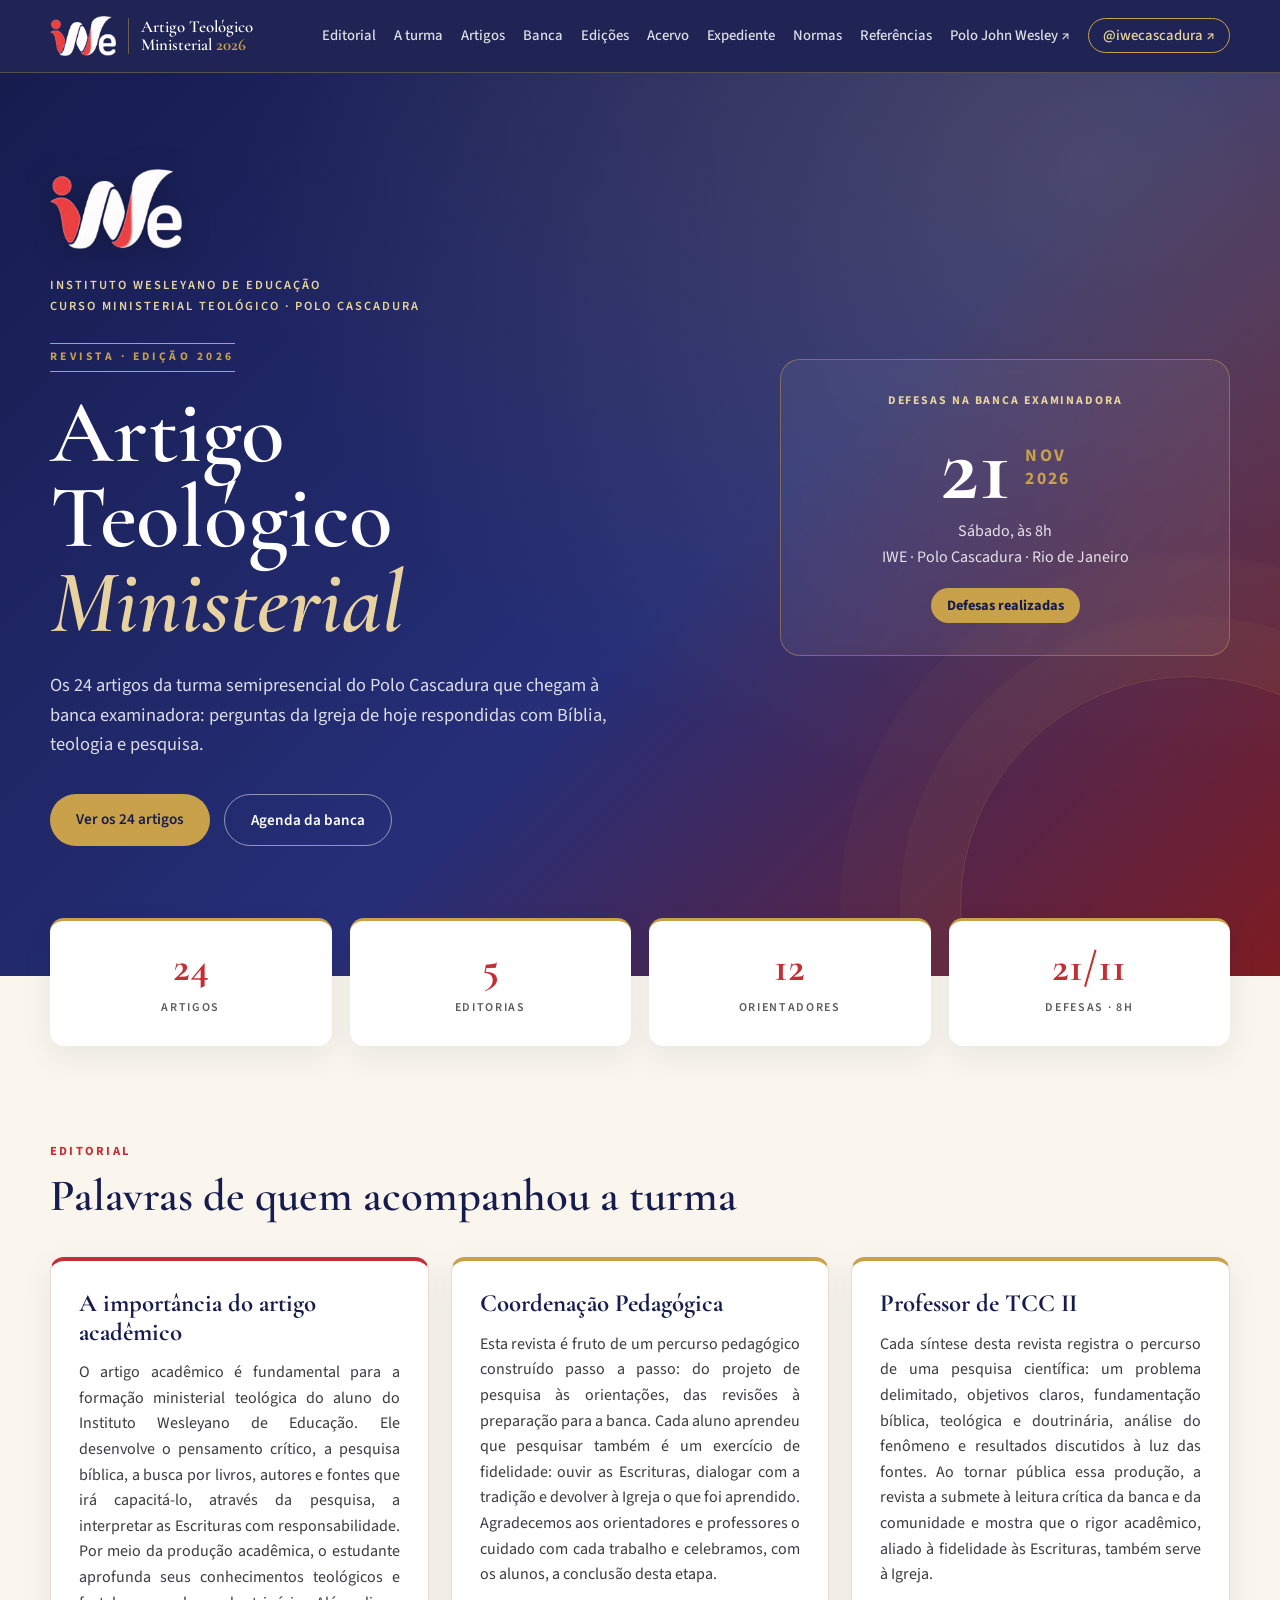
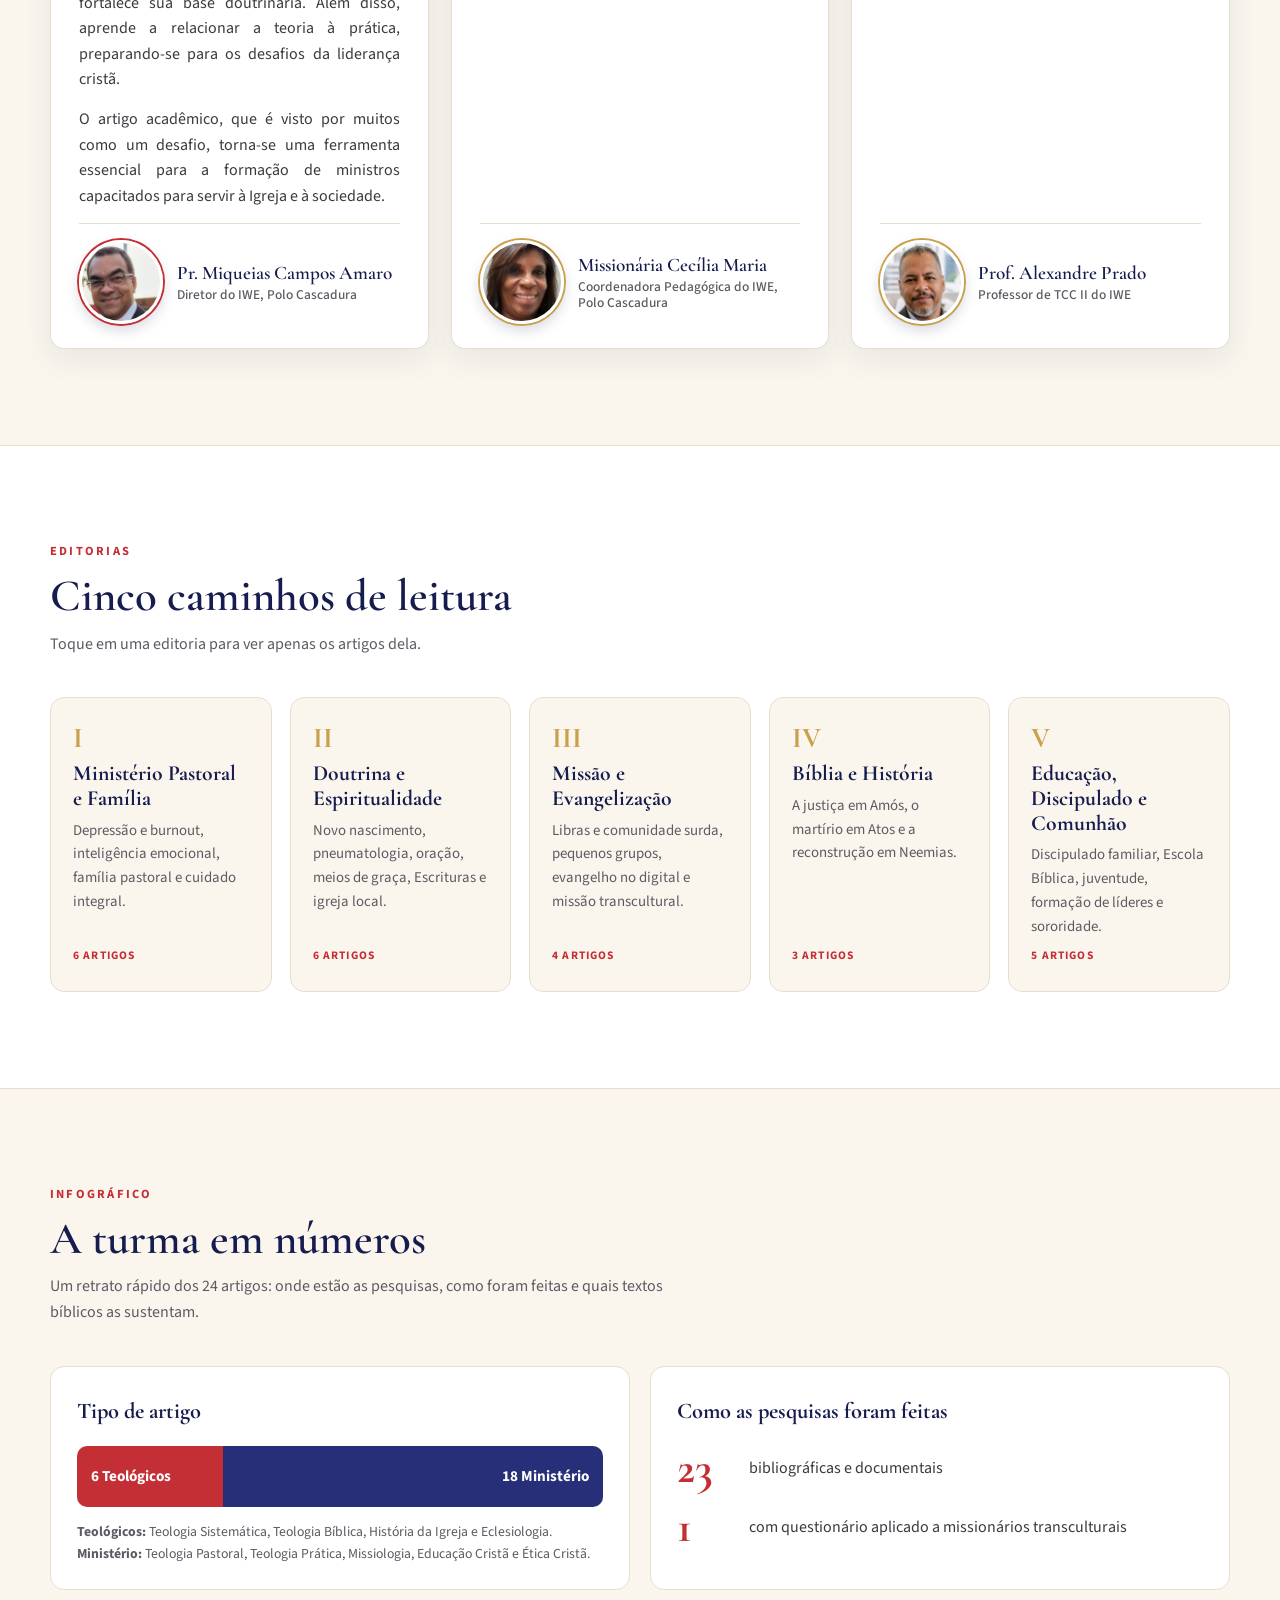
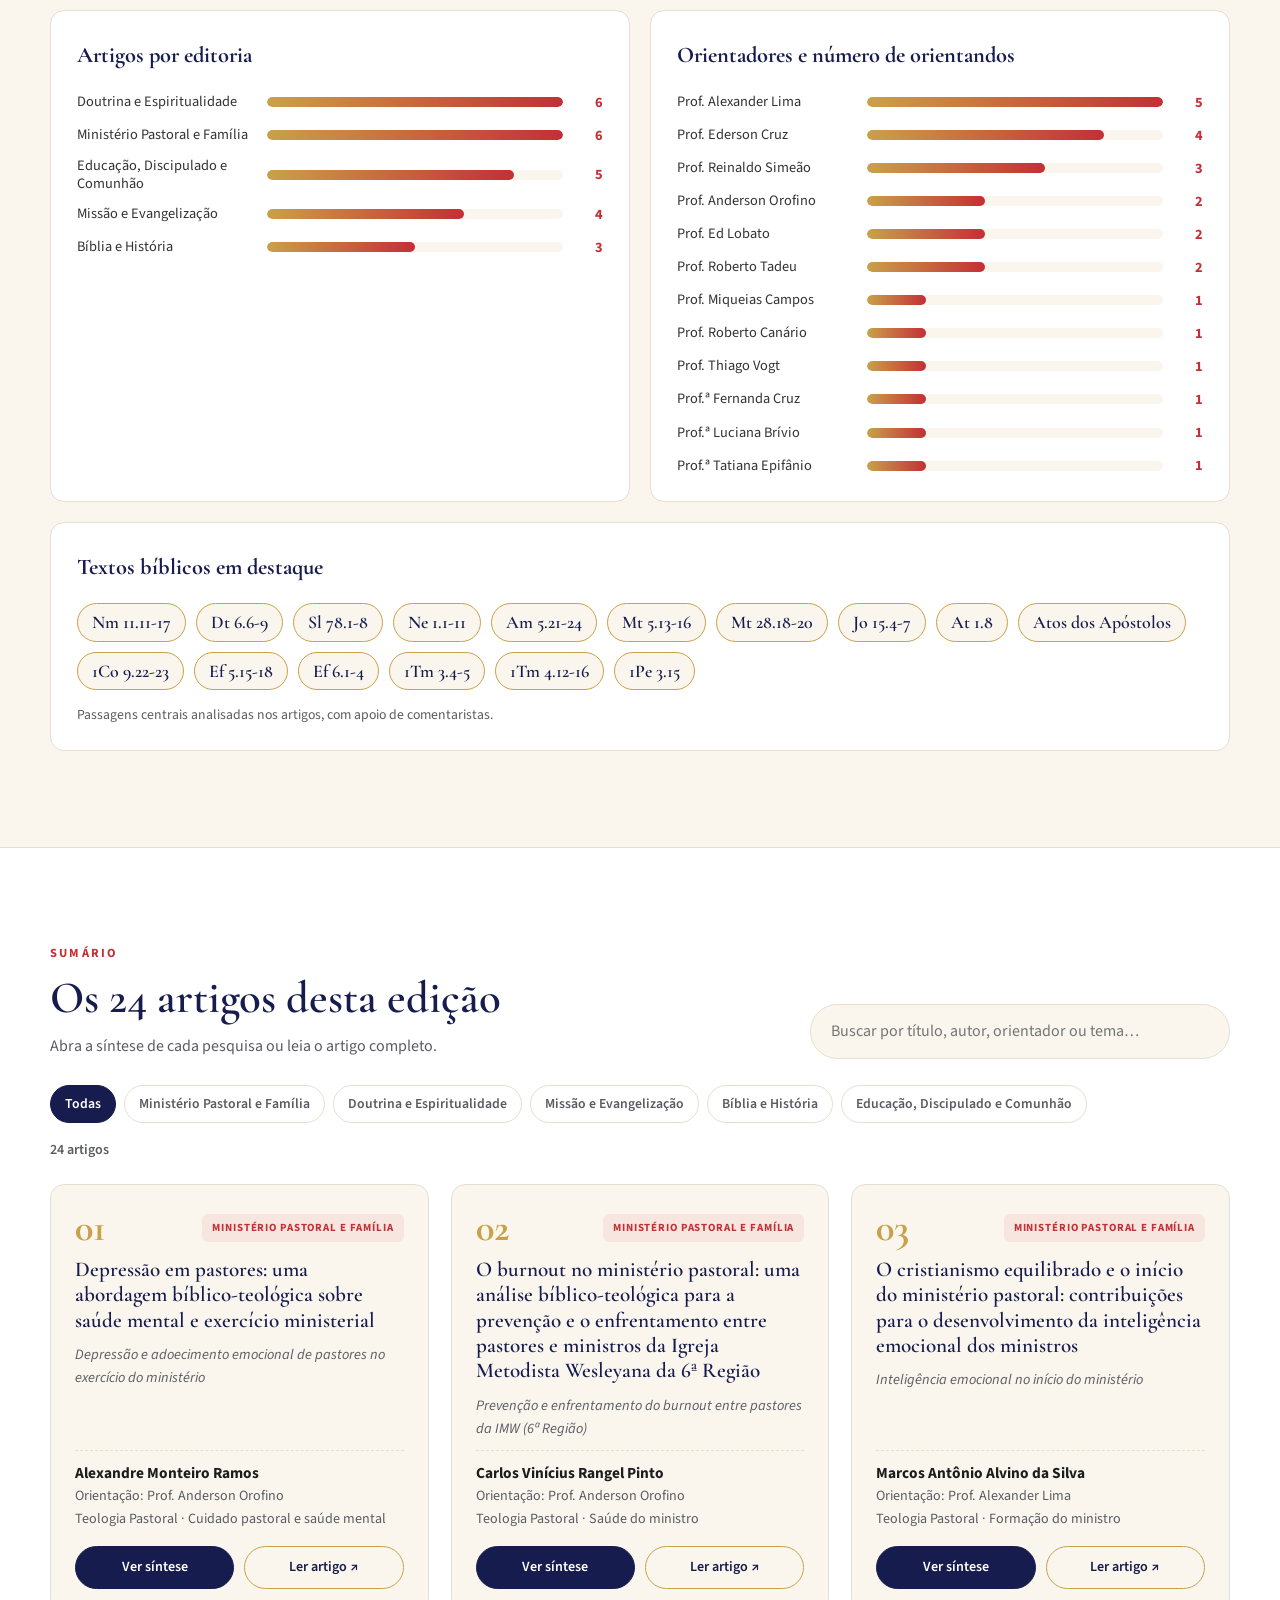
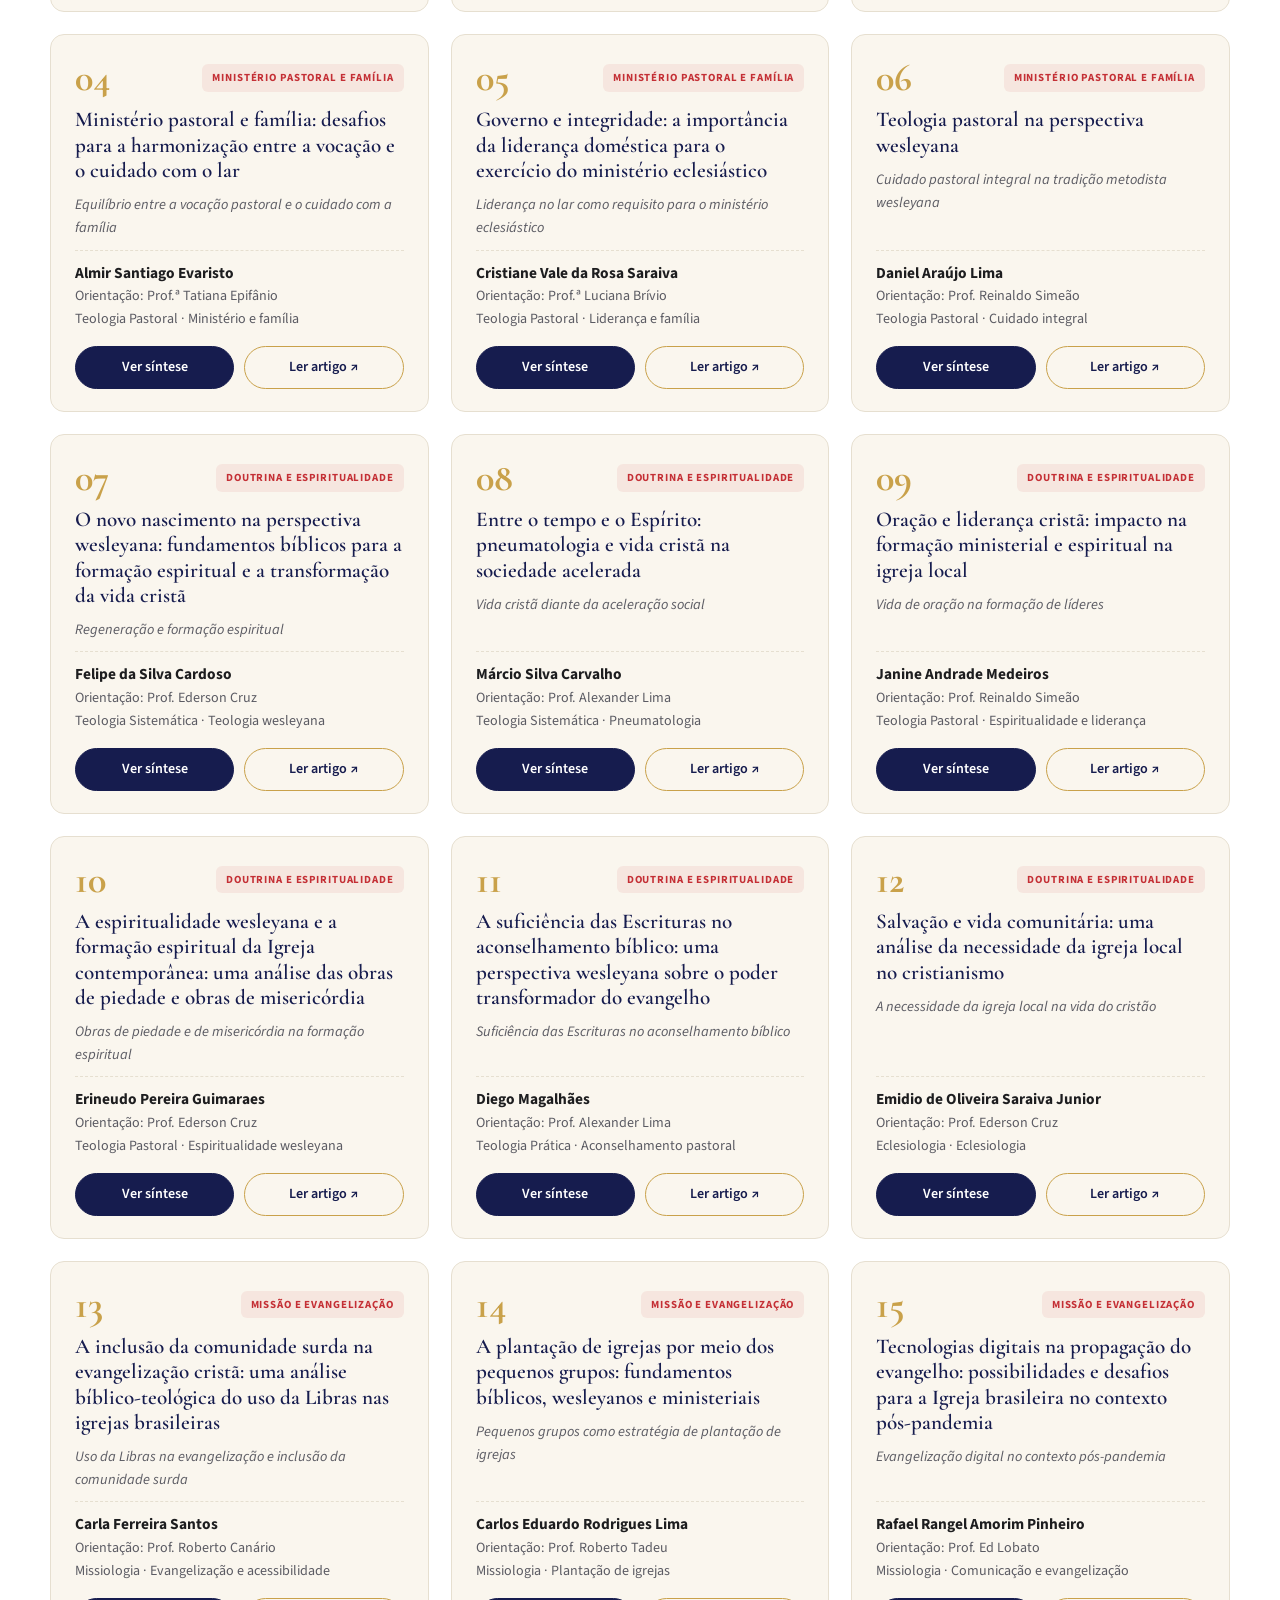
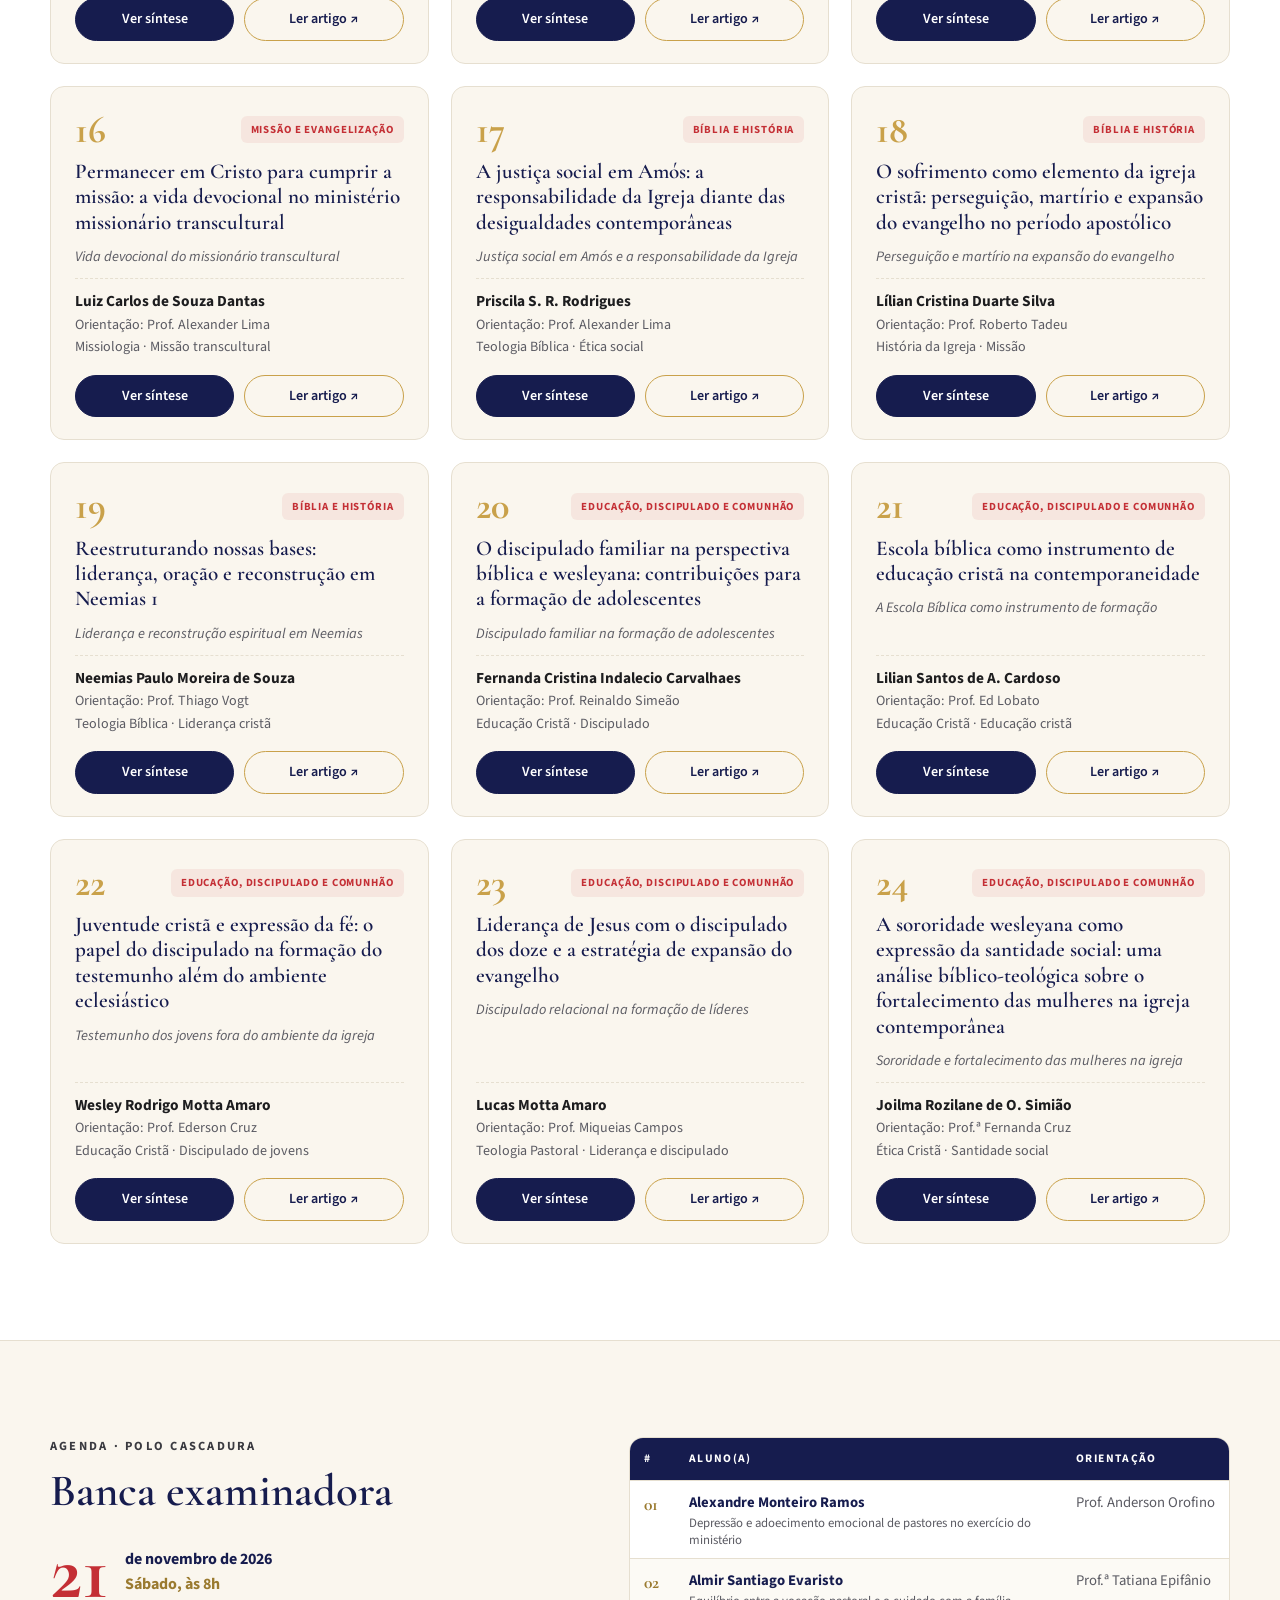
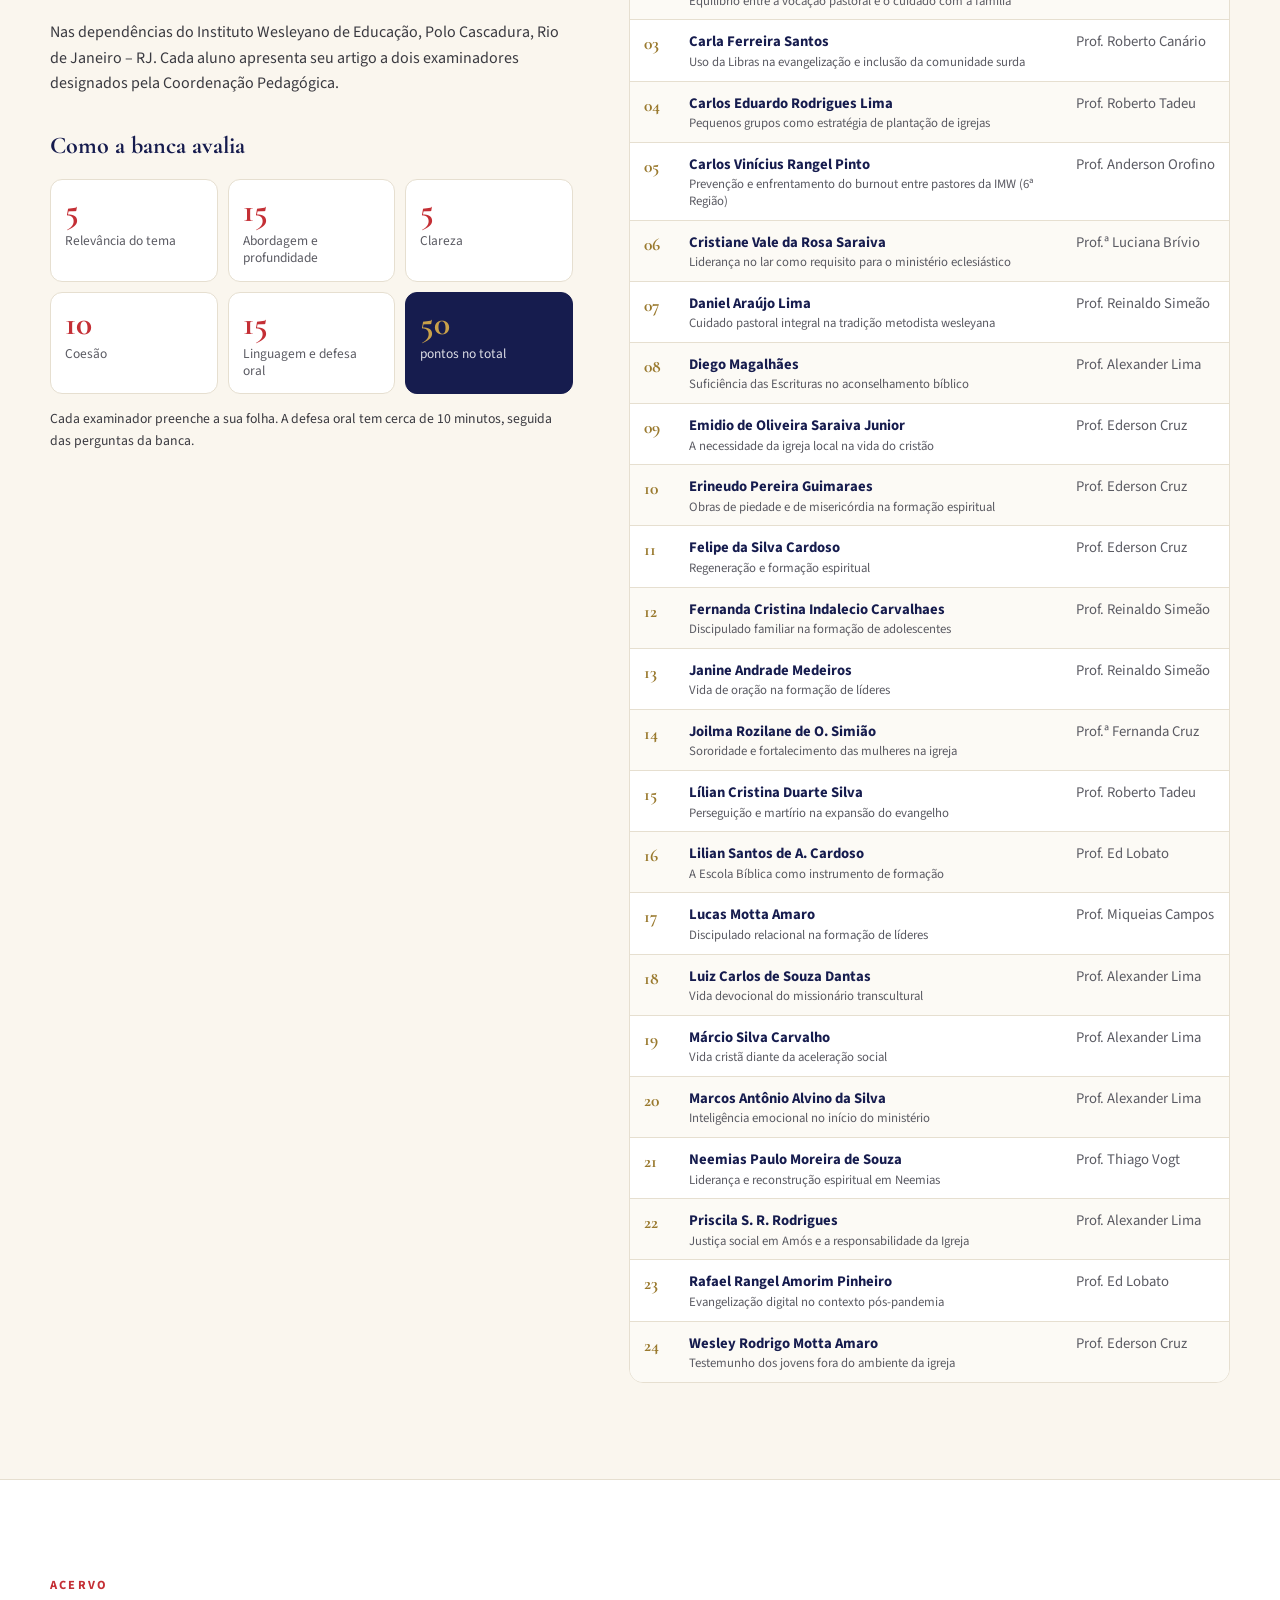
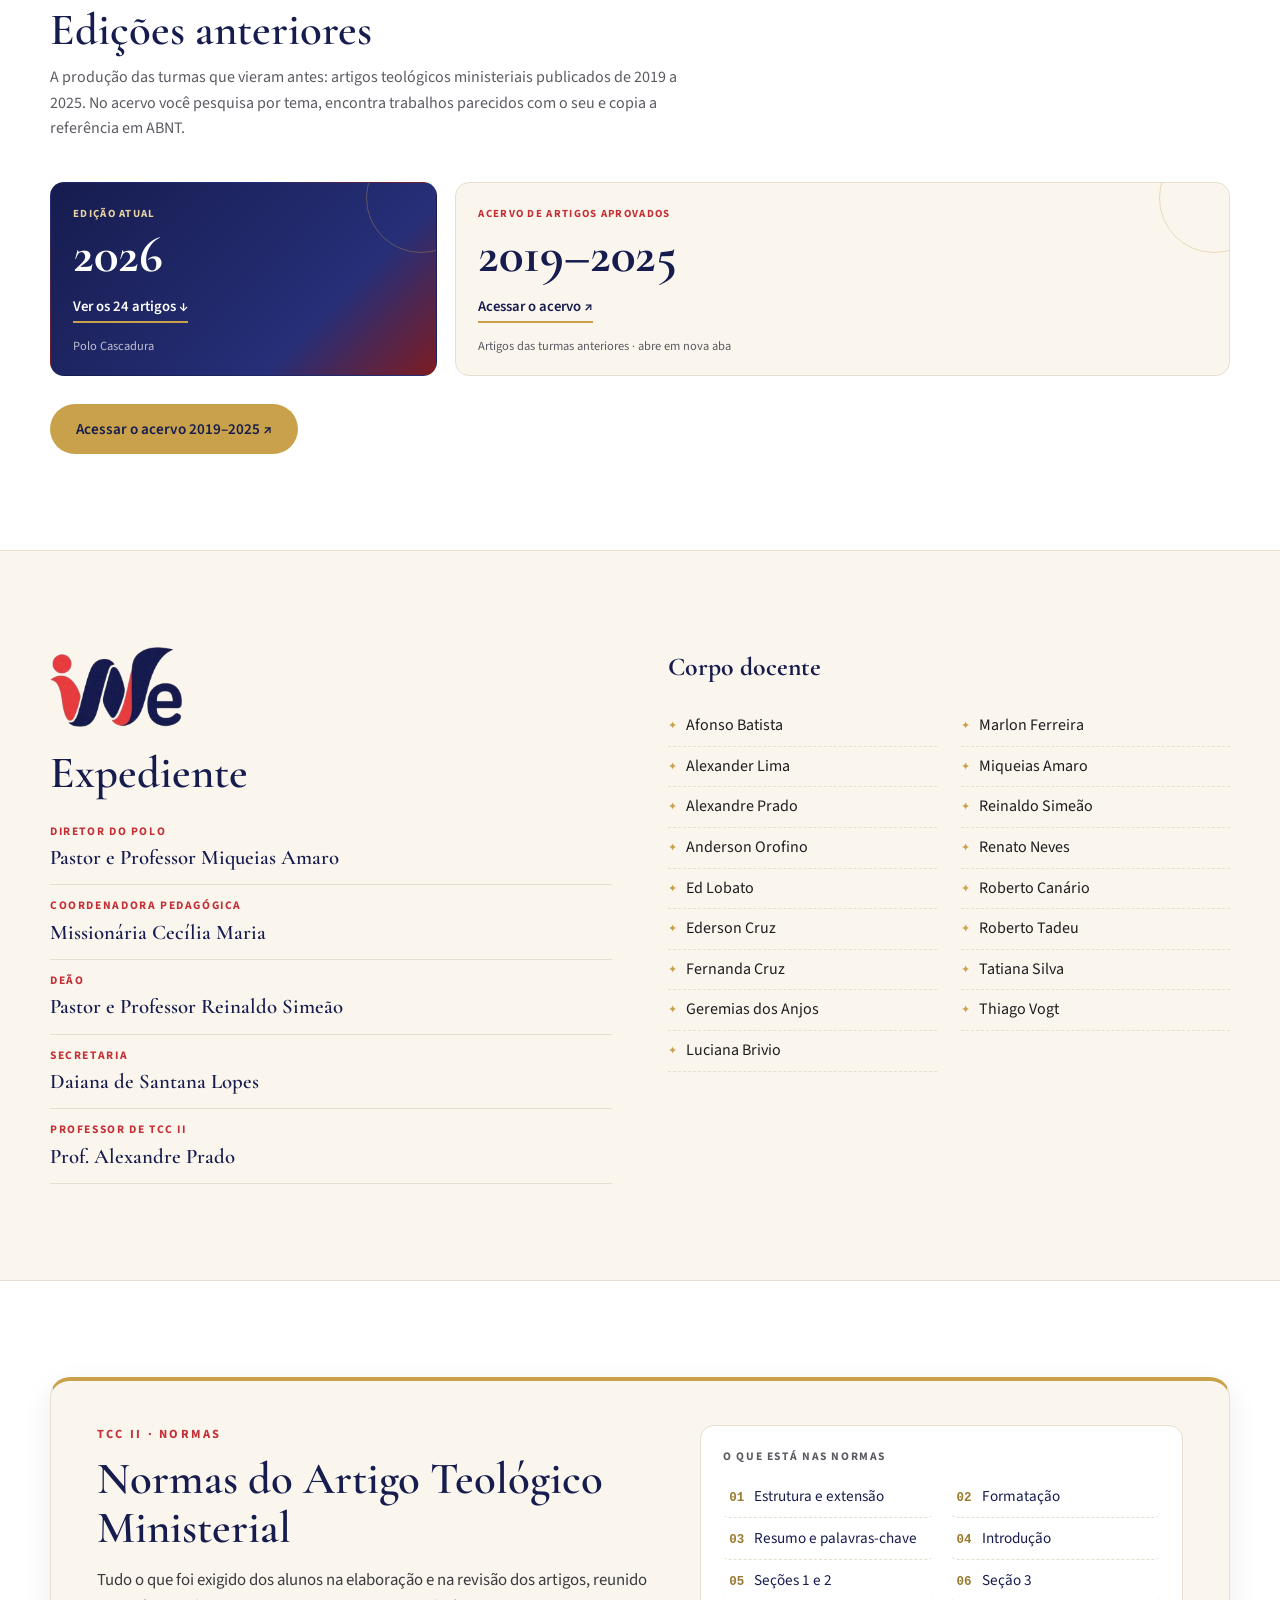
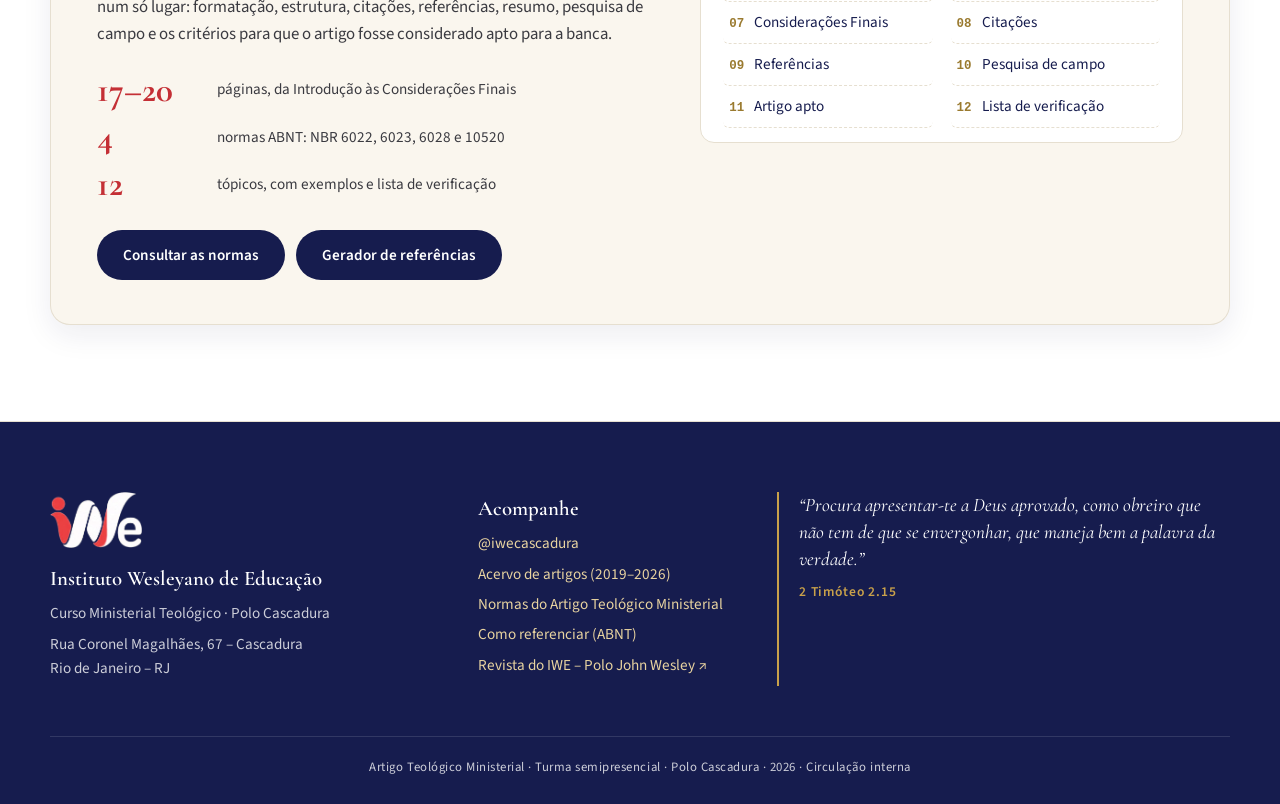
==== commit 08936319: "Inclui os 24 artigos de 2026 no acervo (agora 2019–2026, 158 trabalhos) Co-Authored-By: Claude Opus " ====
--- a/index.html
+++ b/index.html
@@ -383,7 +383,7 @@
     <div>
       <p class="footer-title">Acompanhe</p>
       <p><a href="https://www.instagram.com/iwecascadura/" target="_blank" rel="noopener">@iwecascadura</a></p>
-      <p><a href="acervo.html">Acervo de artigos (2019–2025)</a></p>
+      <p><a href="acervo.html">Acervo de artigos (2019–2026)</a></p>
       <p><a href="normas.html">Normas do Artigo Teológico Ministerial</a></p>
       <p><a href="referencias.html">Como referenciar (ABNT)</a></p>
       <p><a href="https://alexandrebeloniimw-cmyk.github.io/revista-iwe-2026/" target="_blank" rel="noopener">Revista do IWE – Polo John Wesley ↗</a></p>
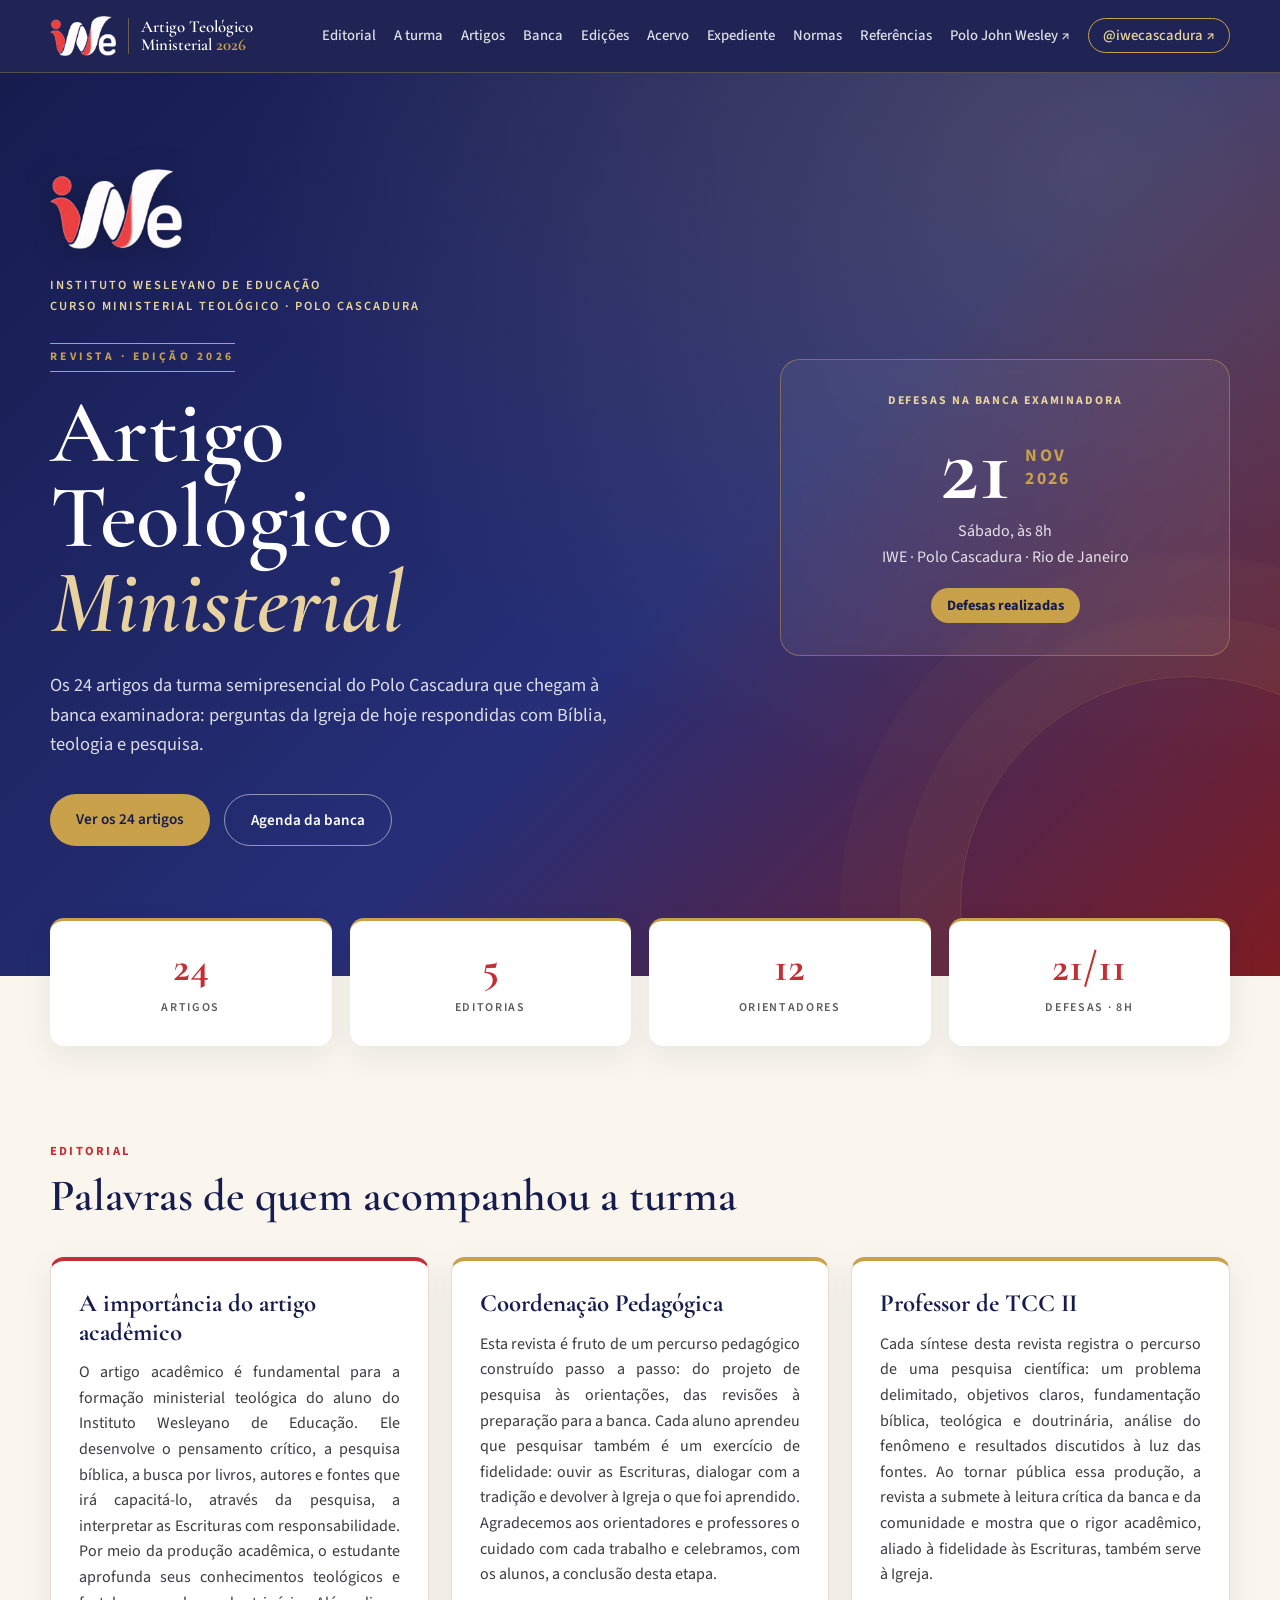
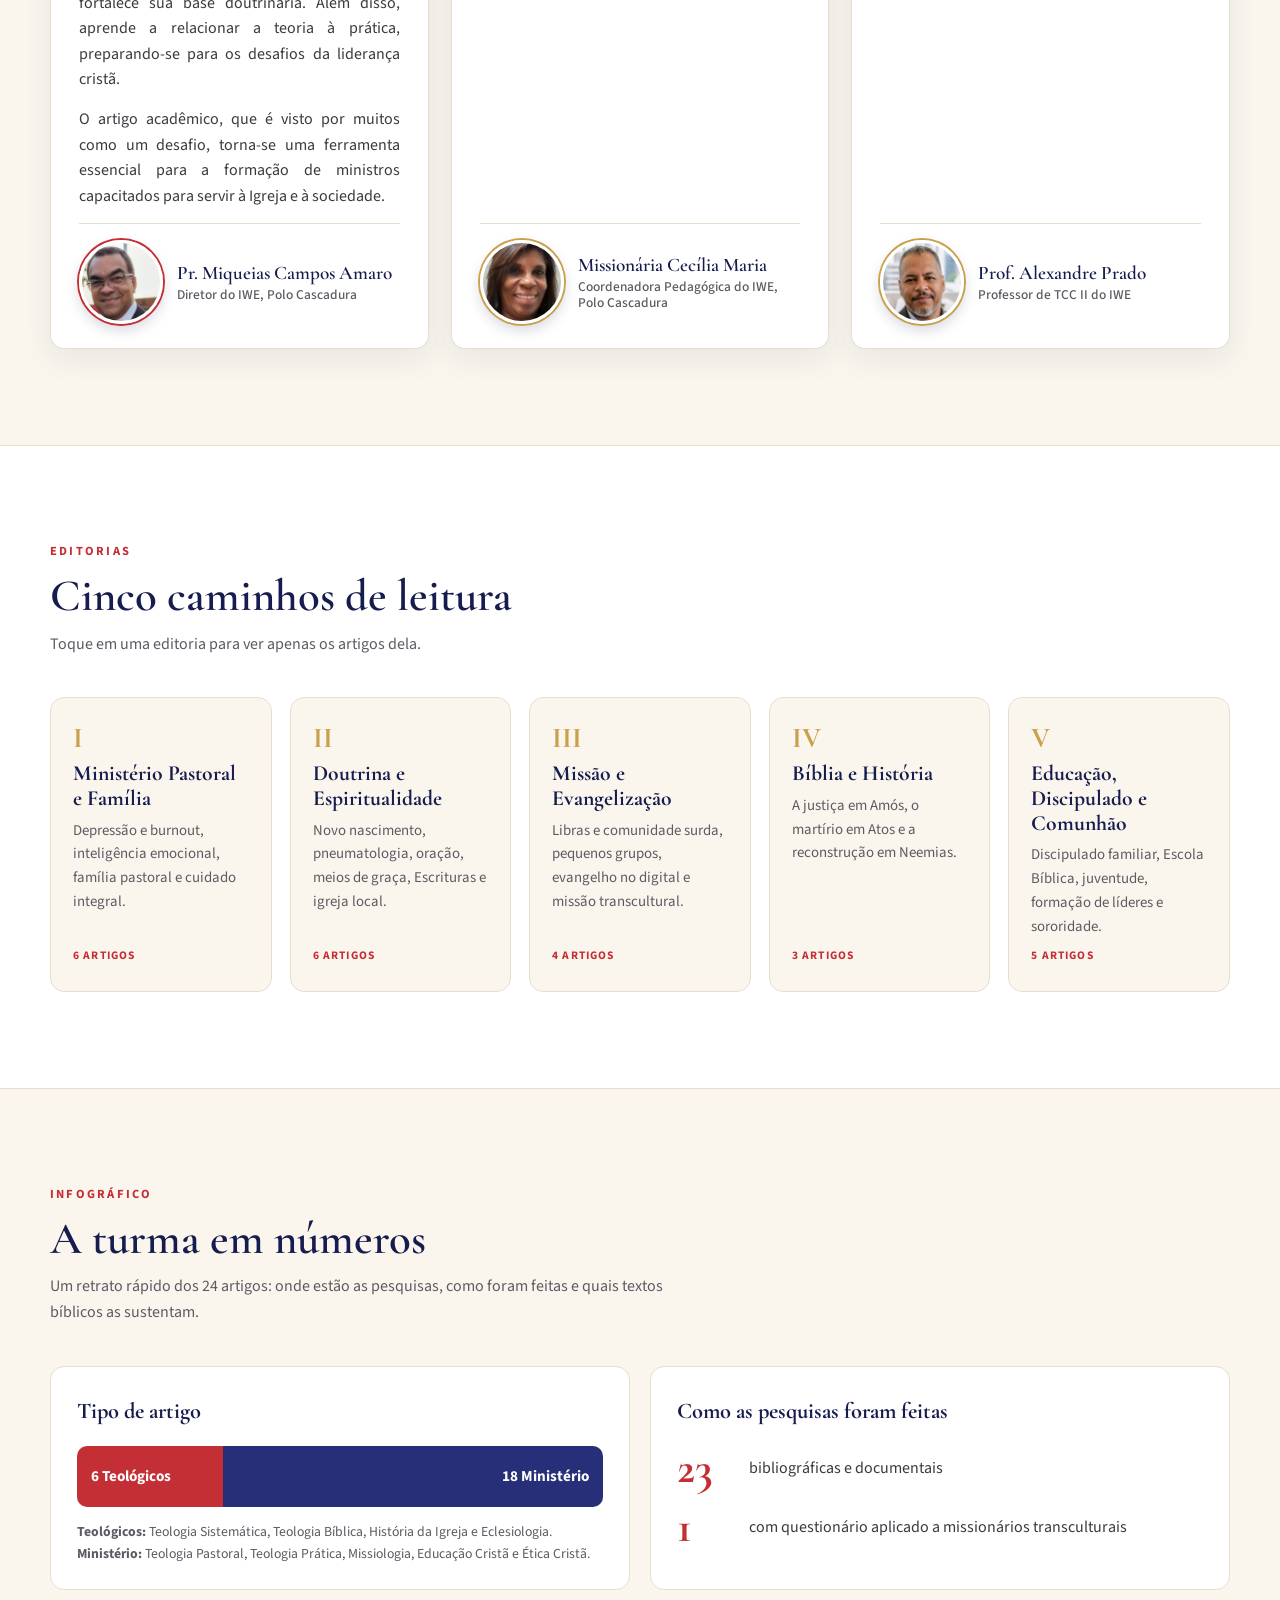
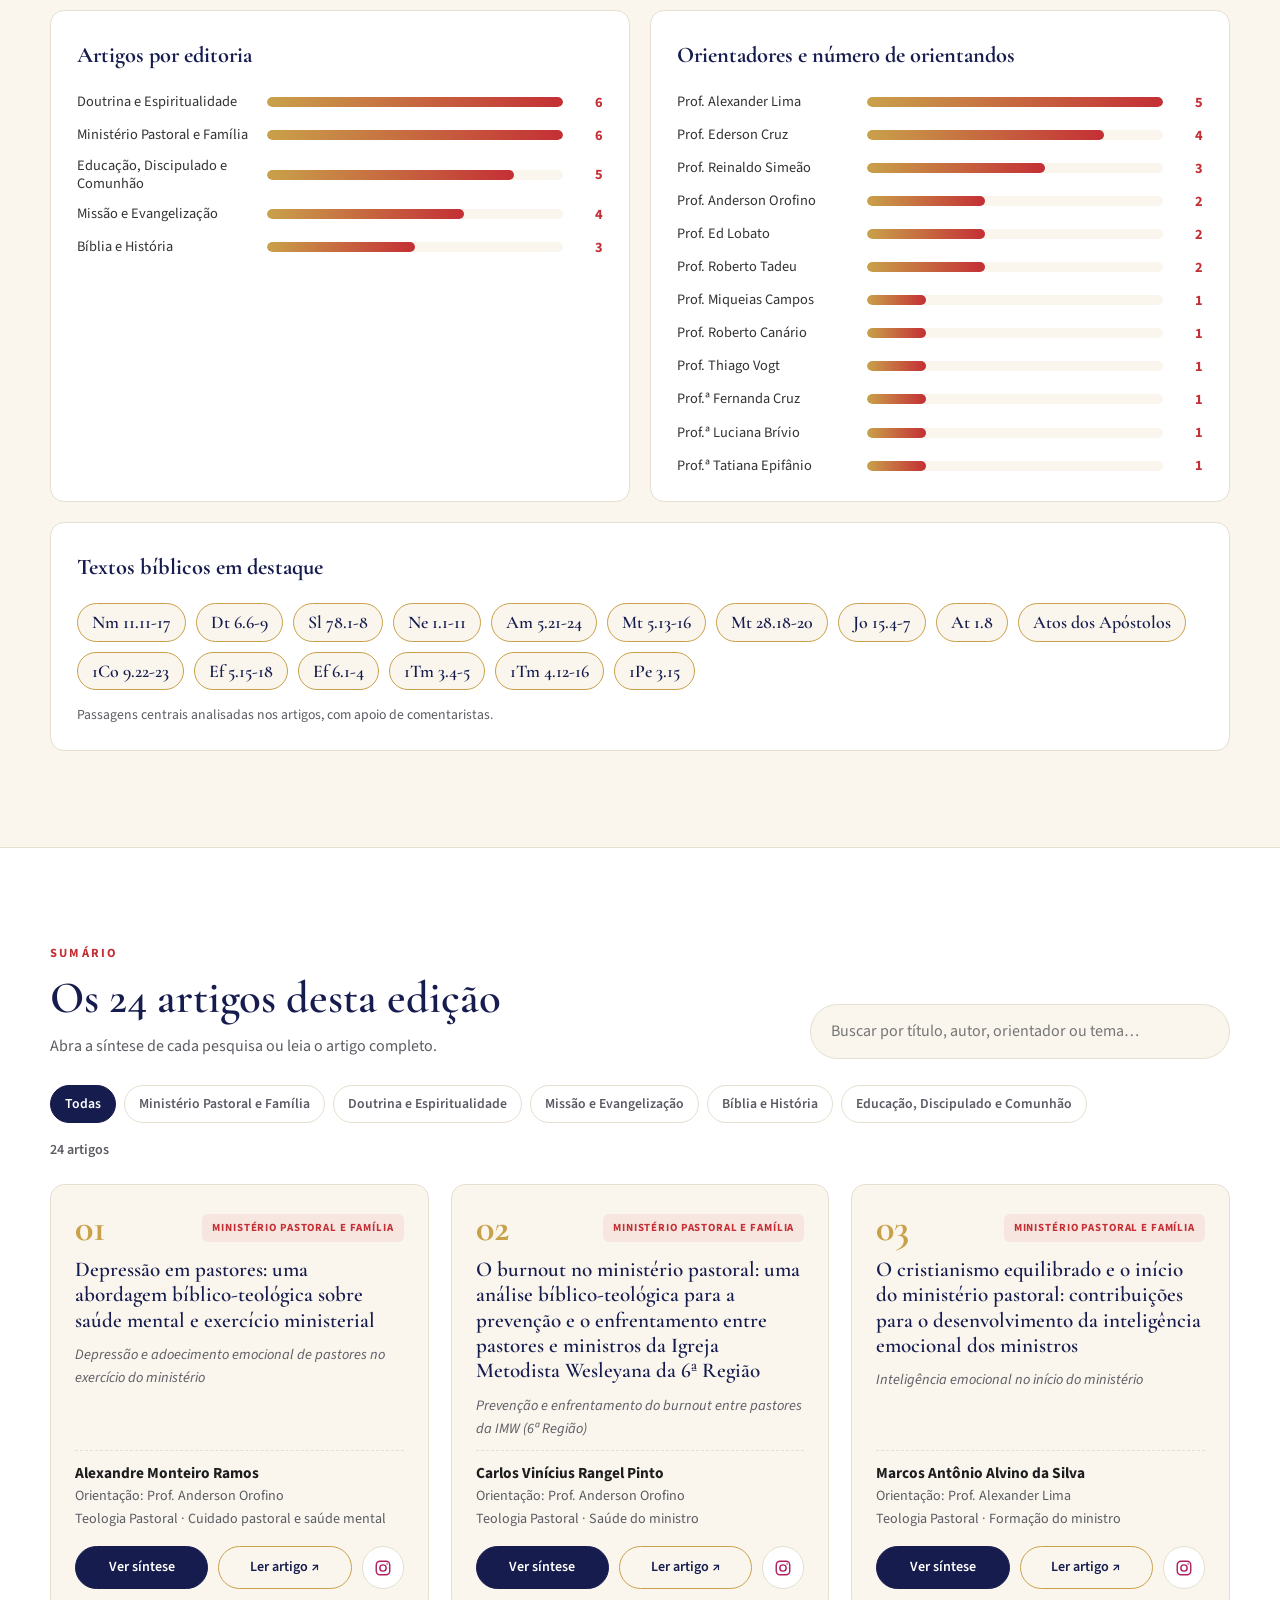
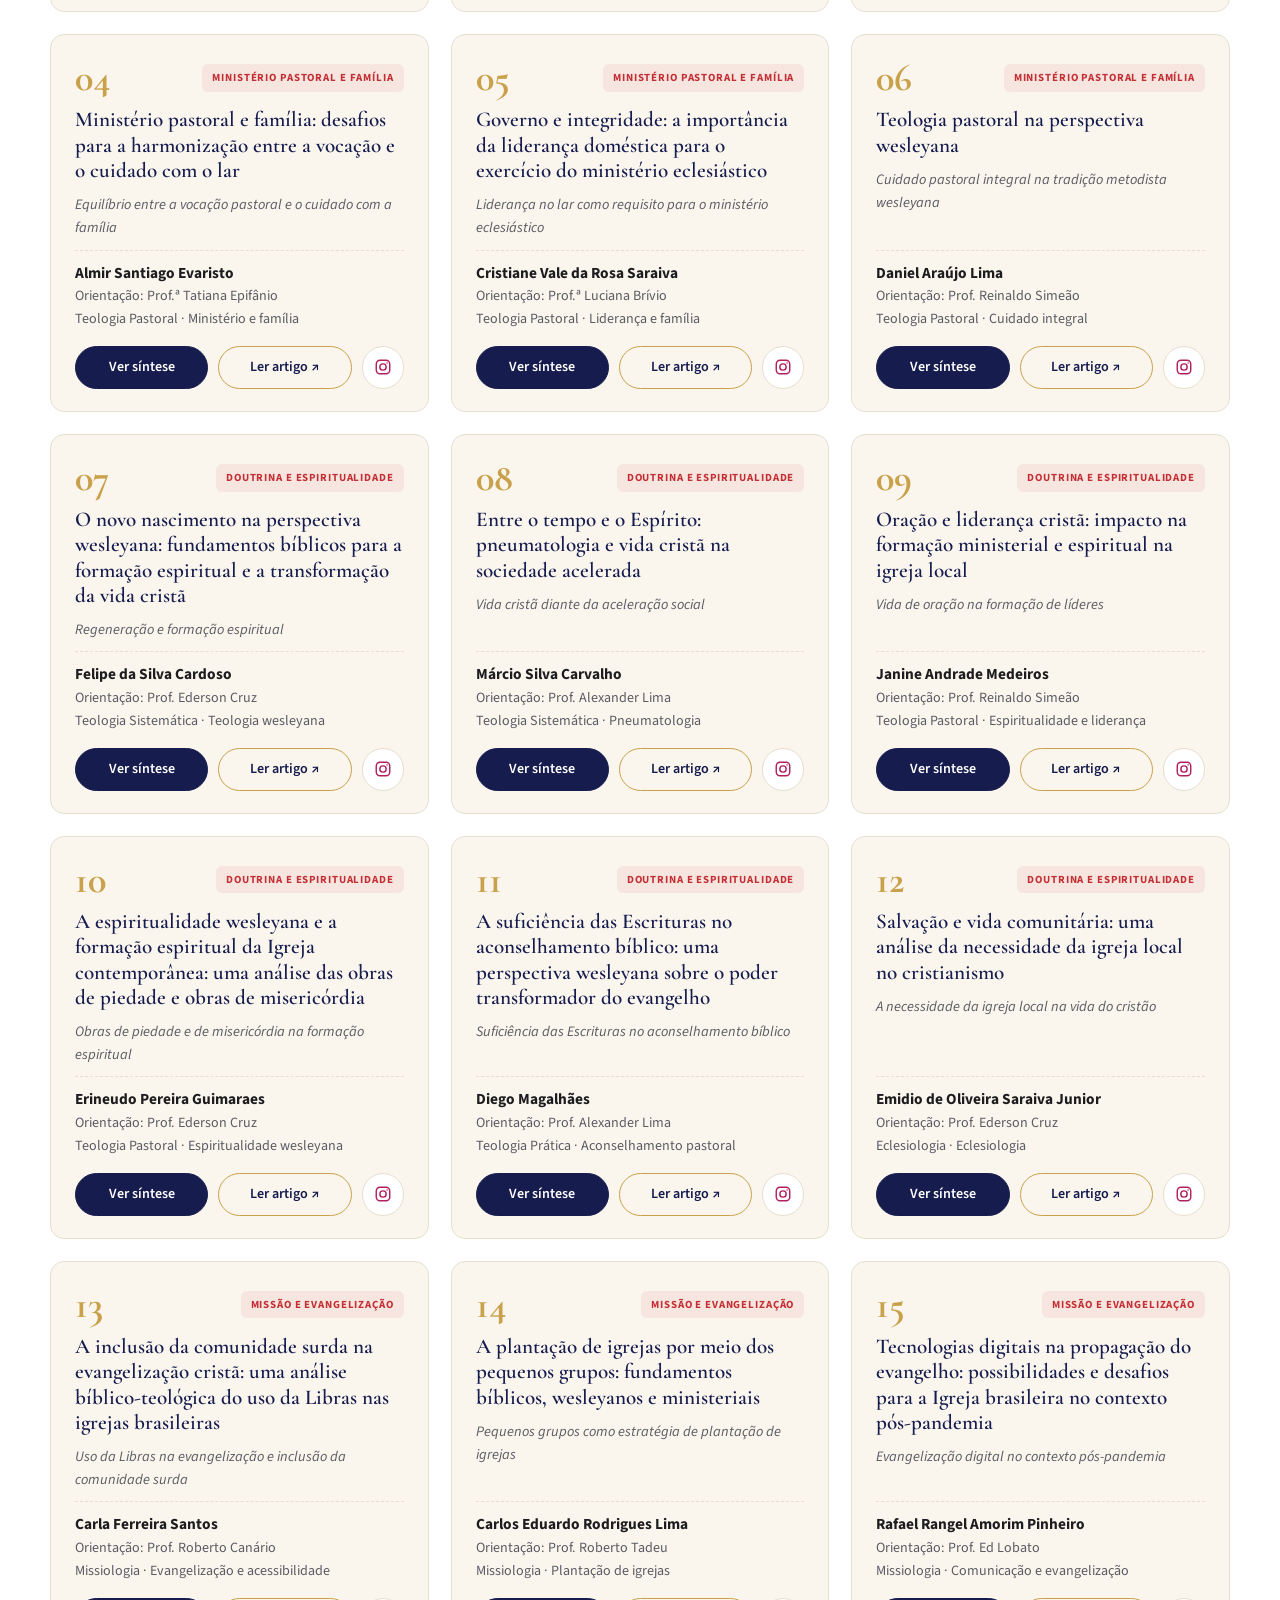
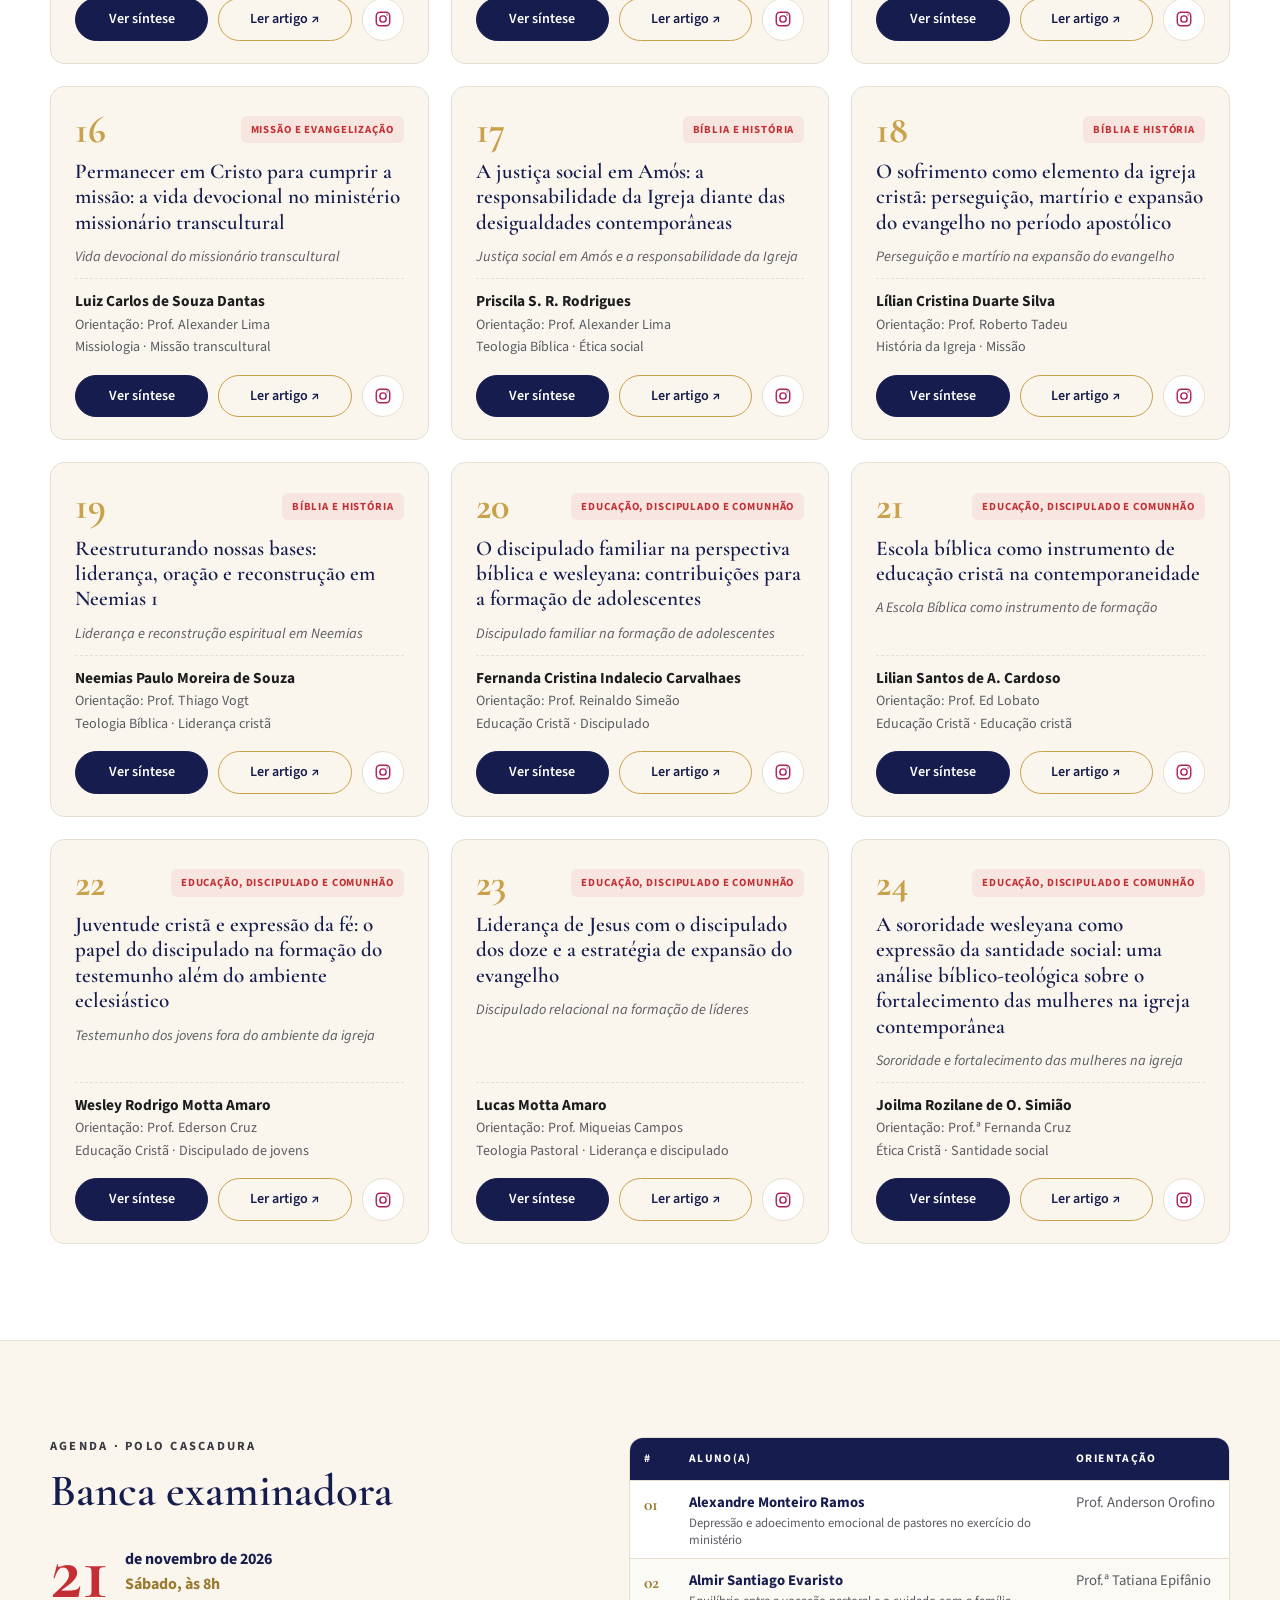
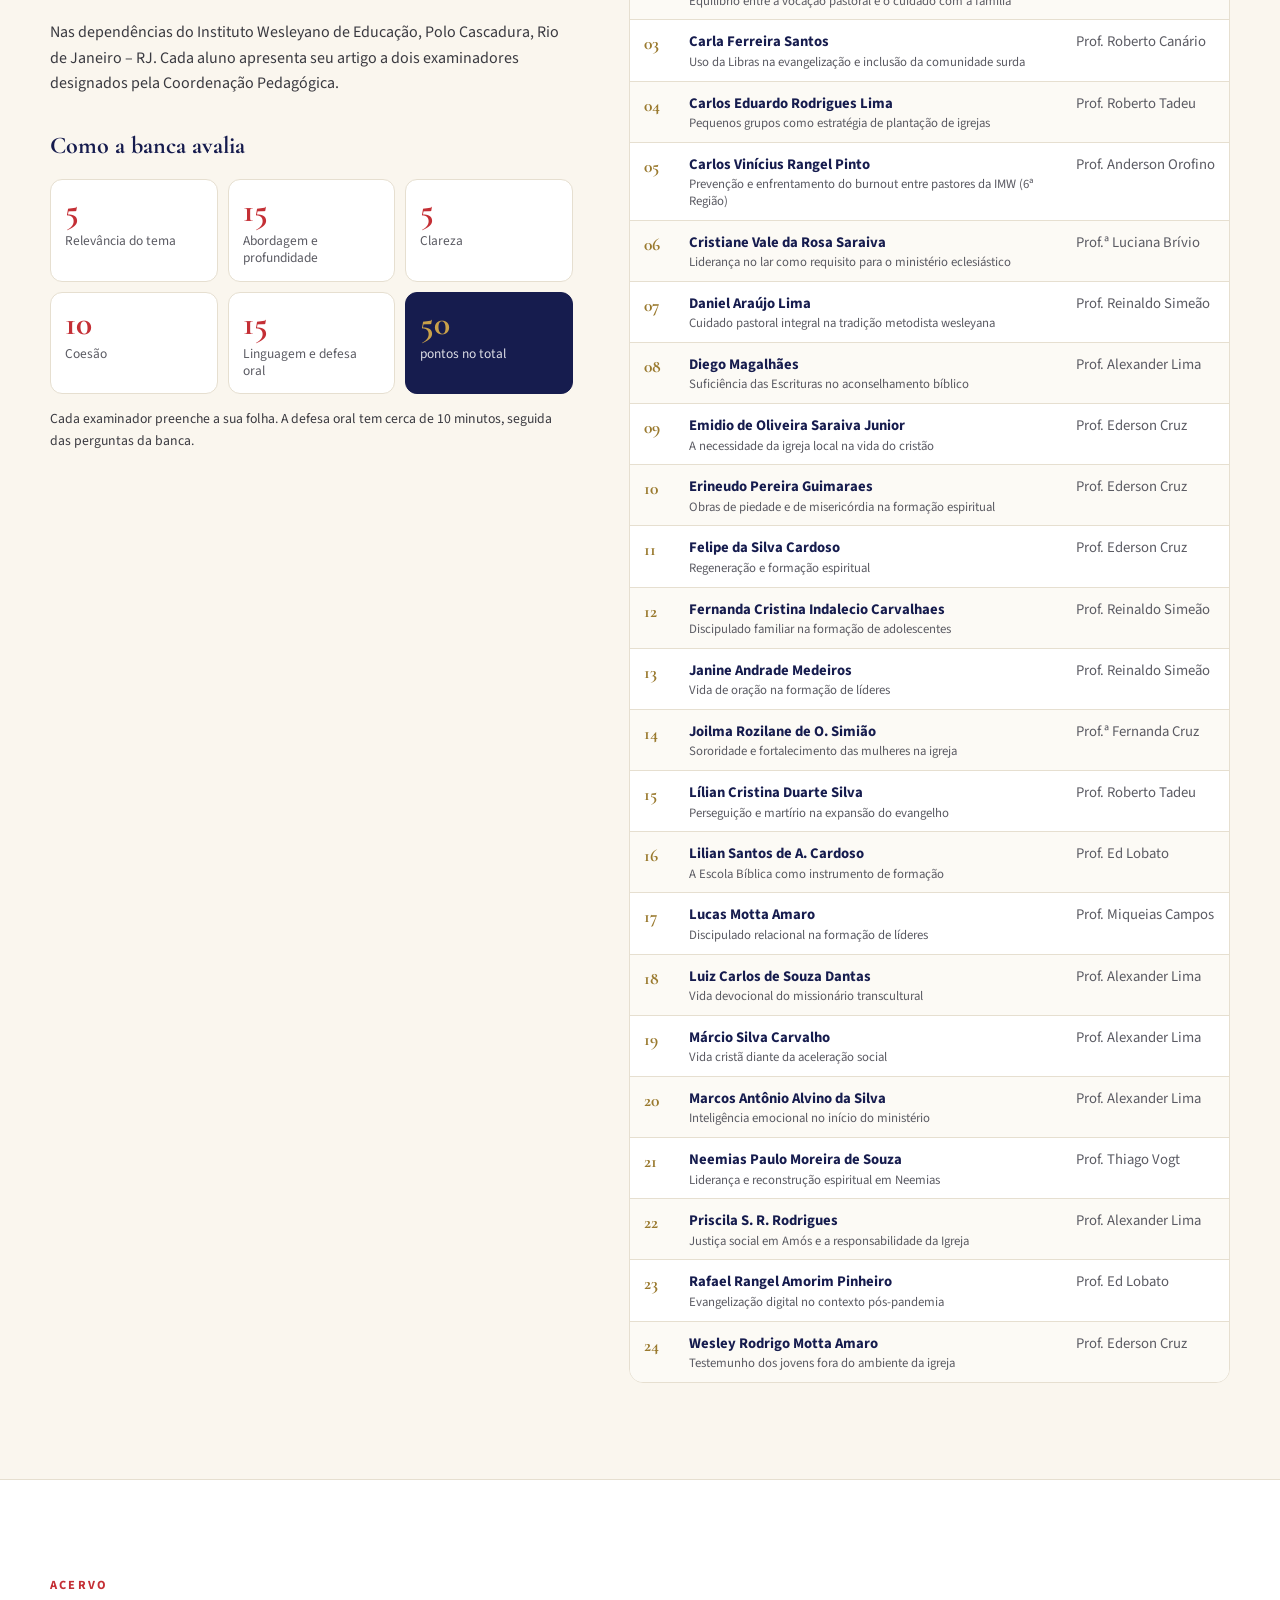
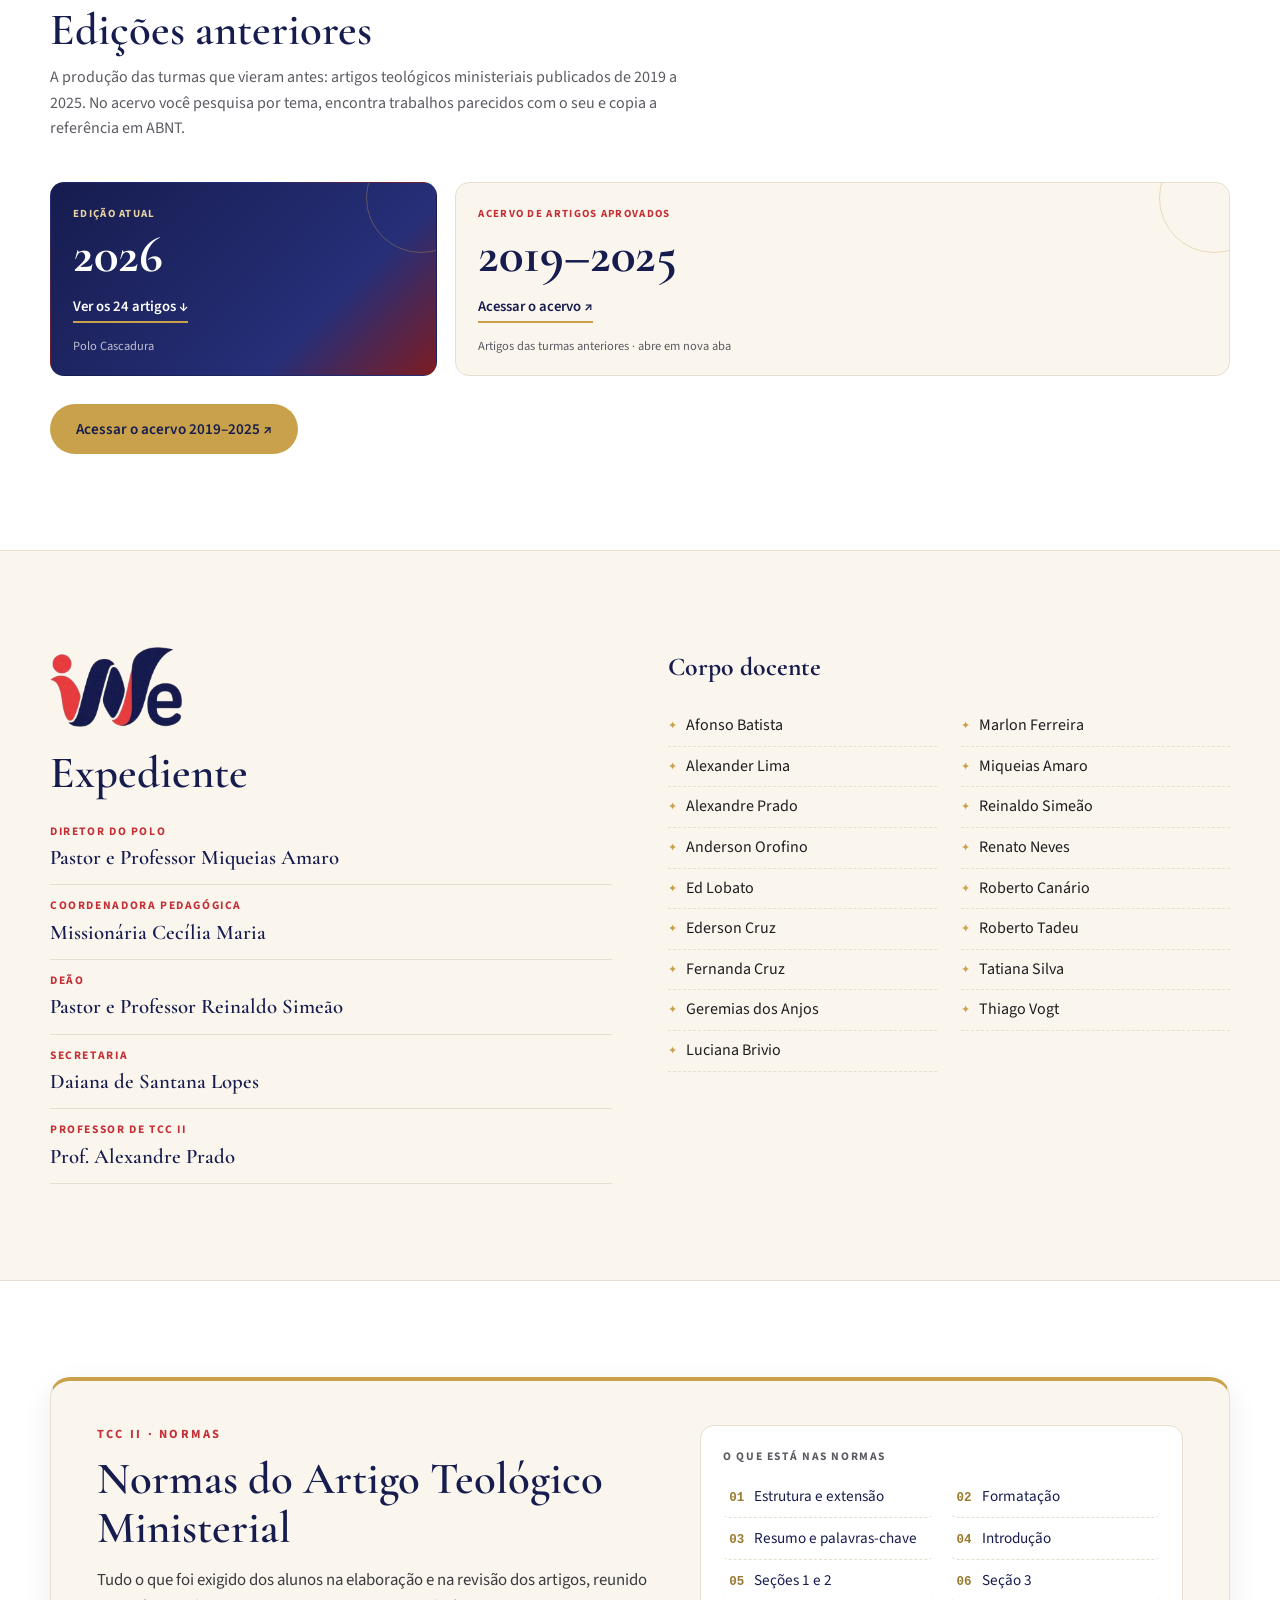
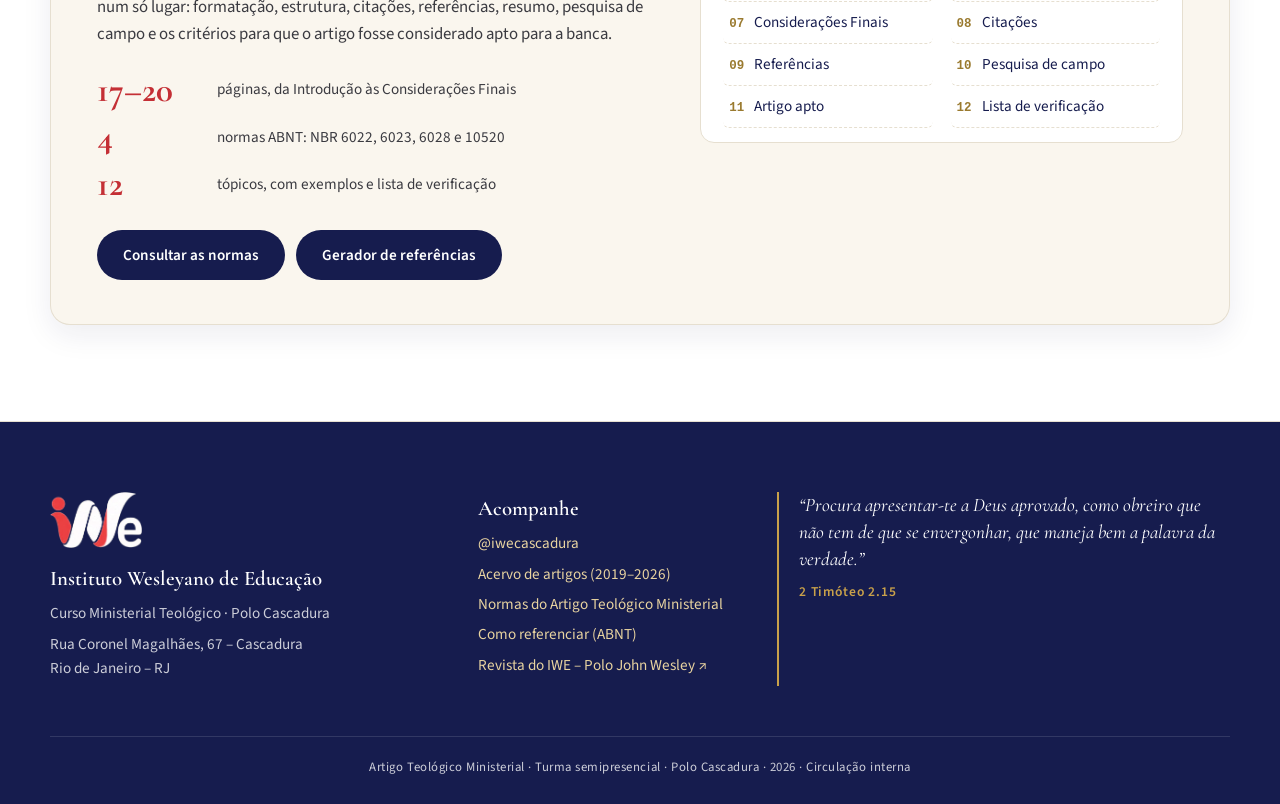
==== commit 856ffc46: "Revista: botão de Stories do Instagram nos artigos 2026 Imagem vertical com a identidade da revista " ====
--- a/index.html
+++ b/index.html
@@ -404,6 +404,7 @@
   <div class="modal-body" id="modalBody"></div>
 </dialog>
 
+<script src="stories.js"></script>
 <script src="script.js"></script>
 </body>
 </html>
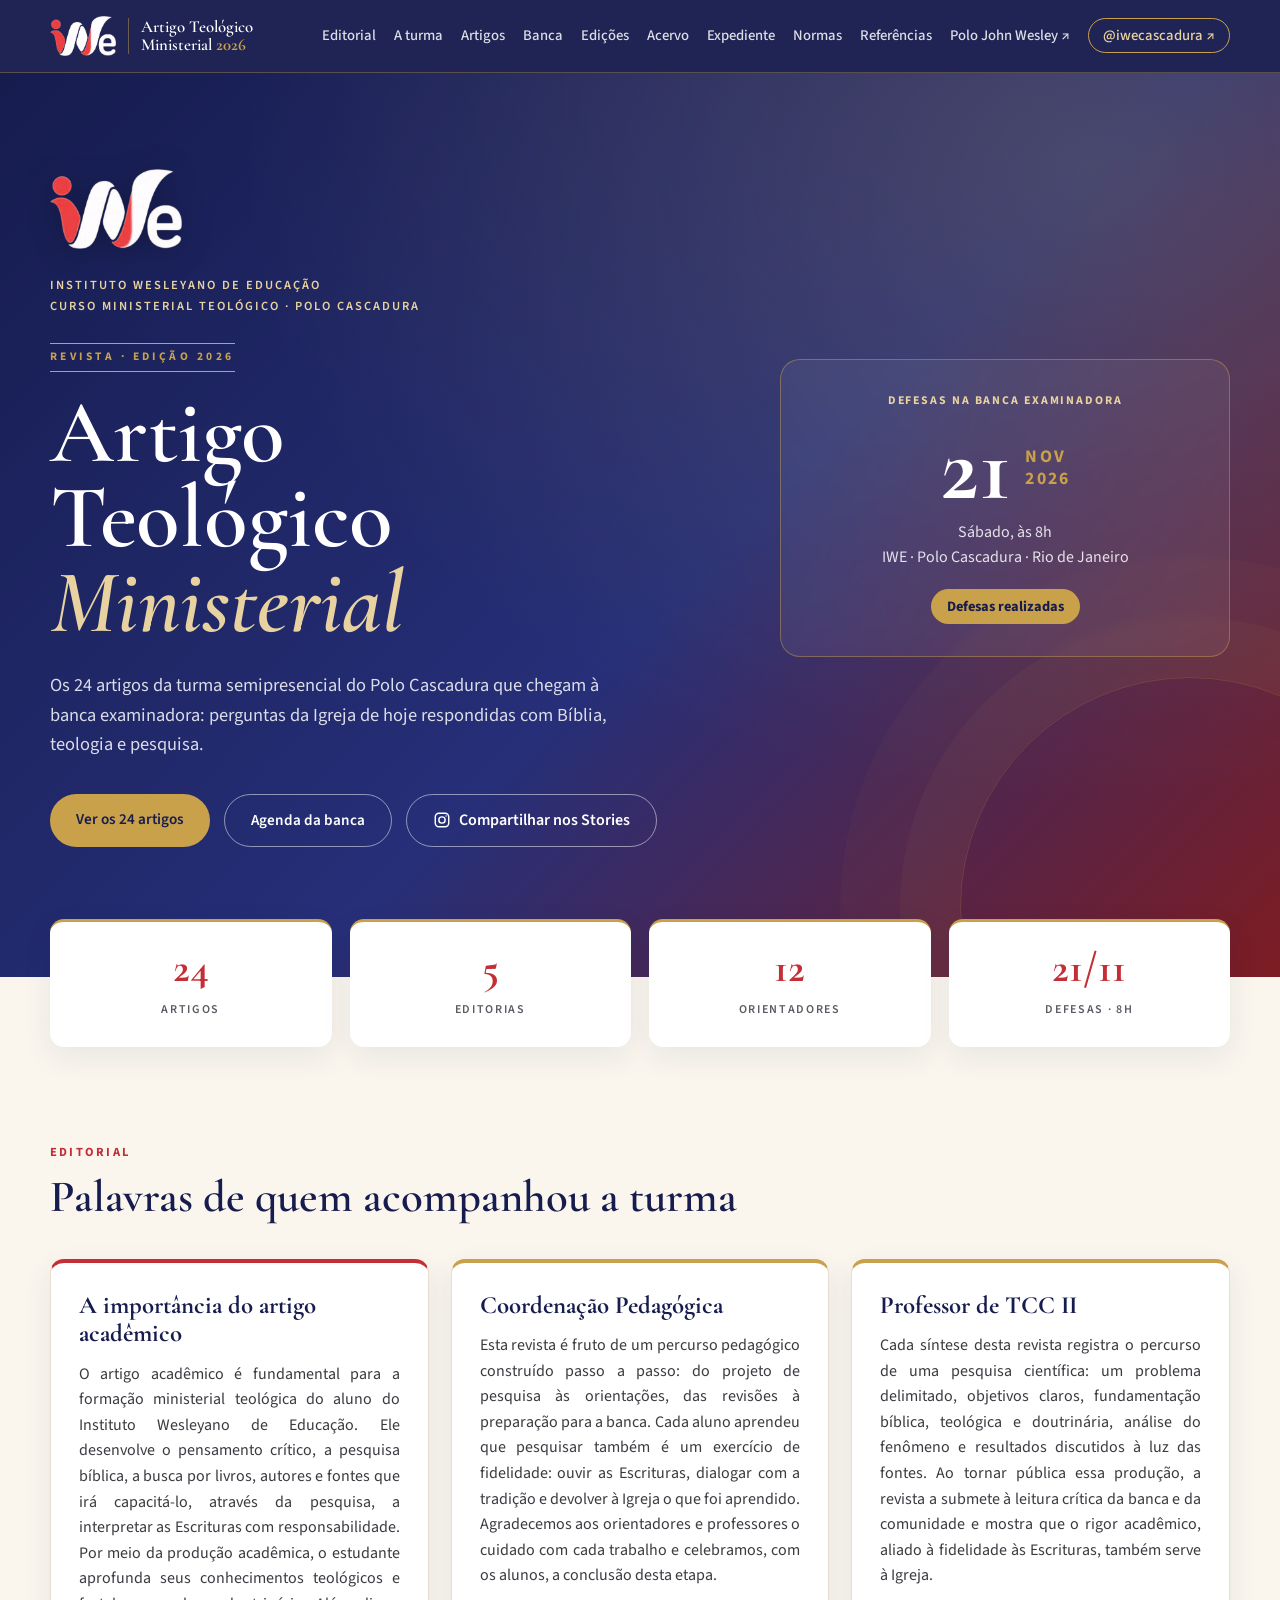
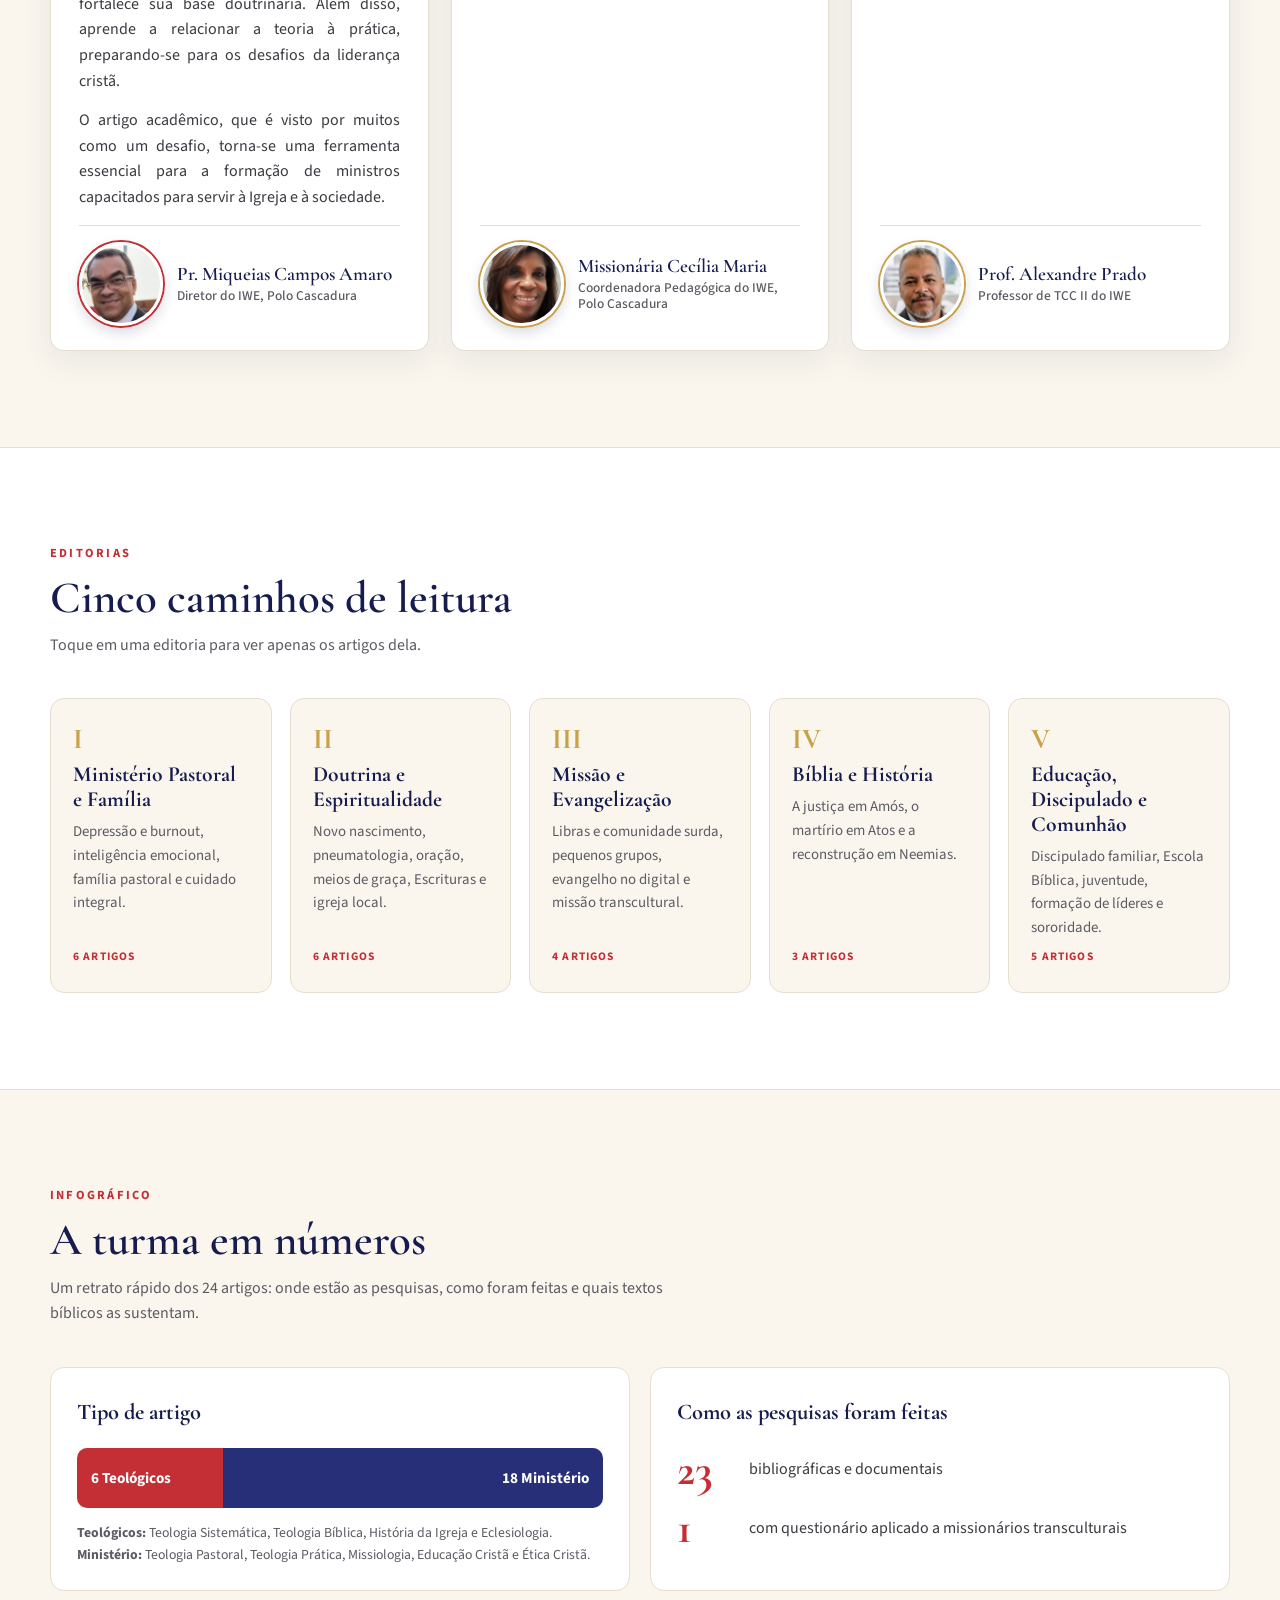
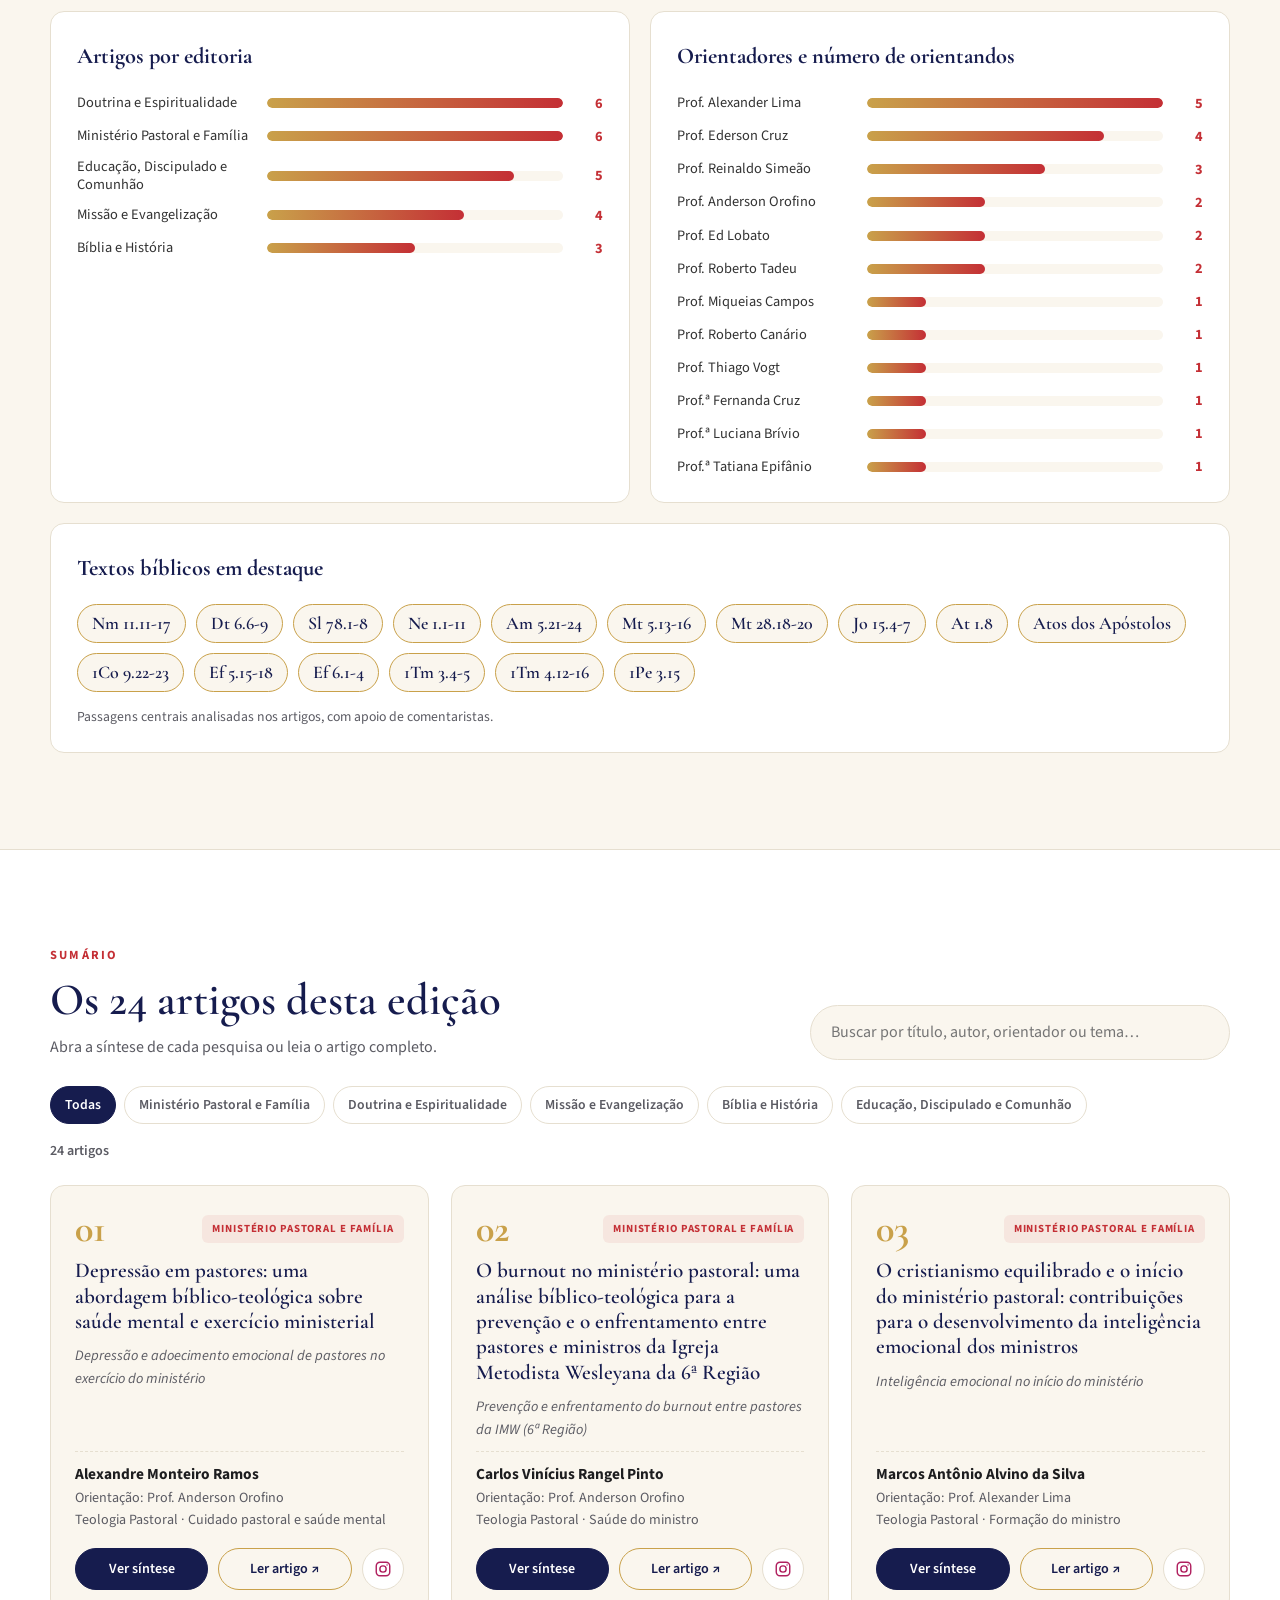
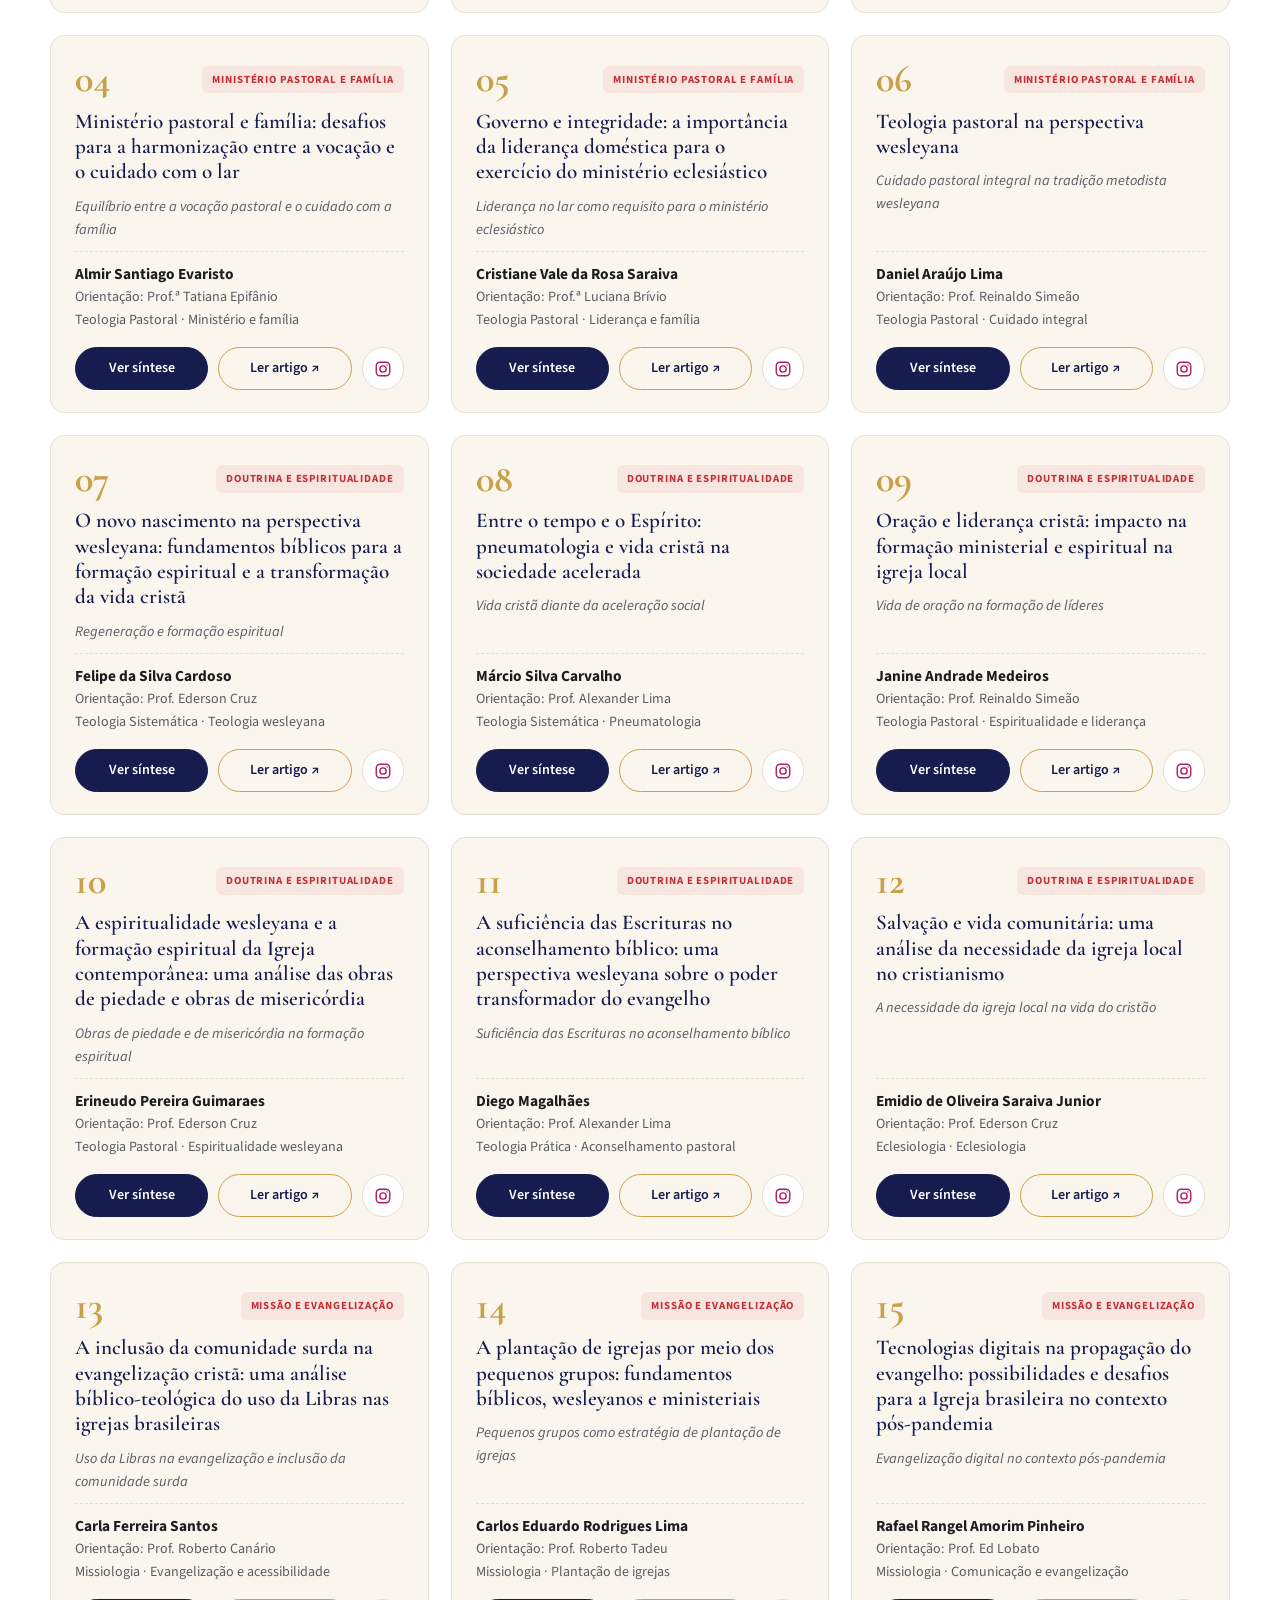
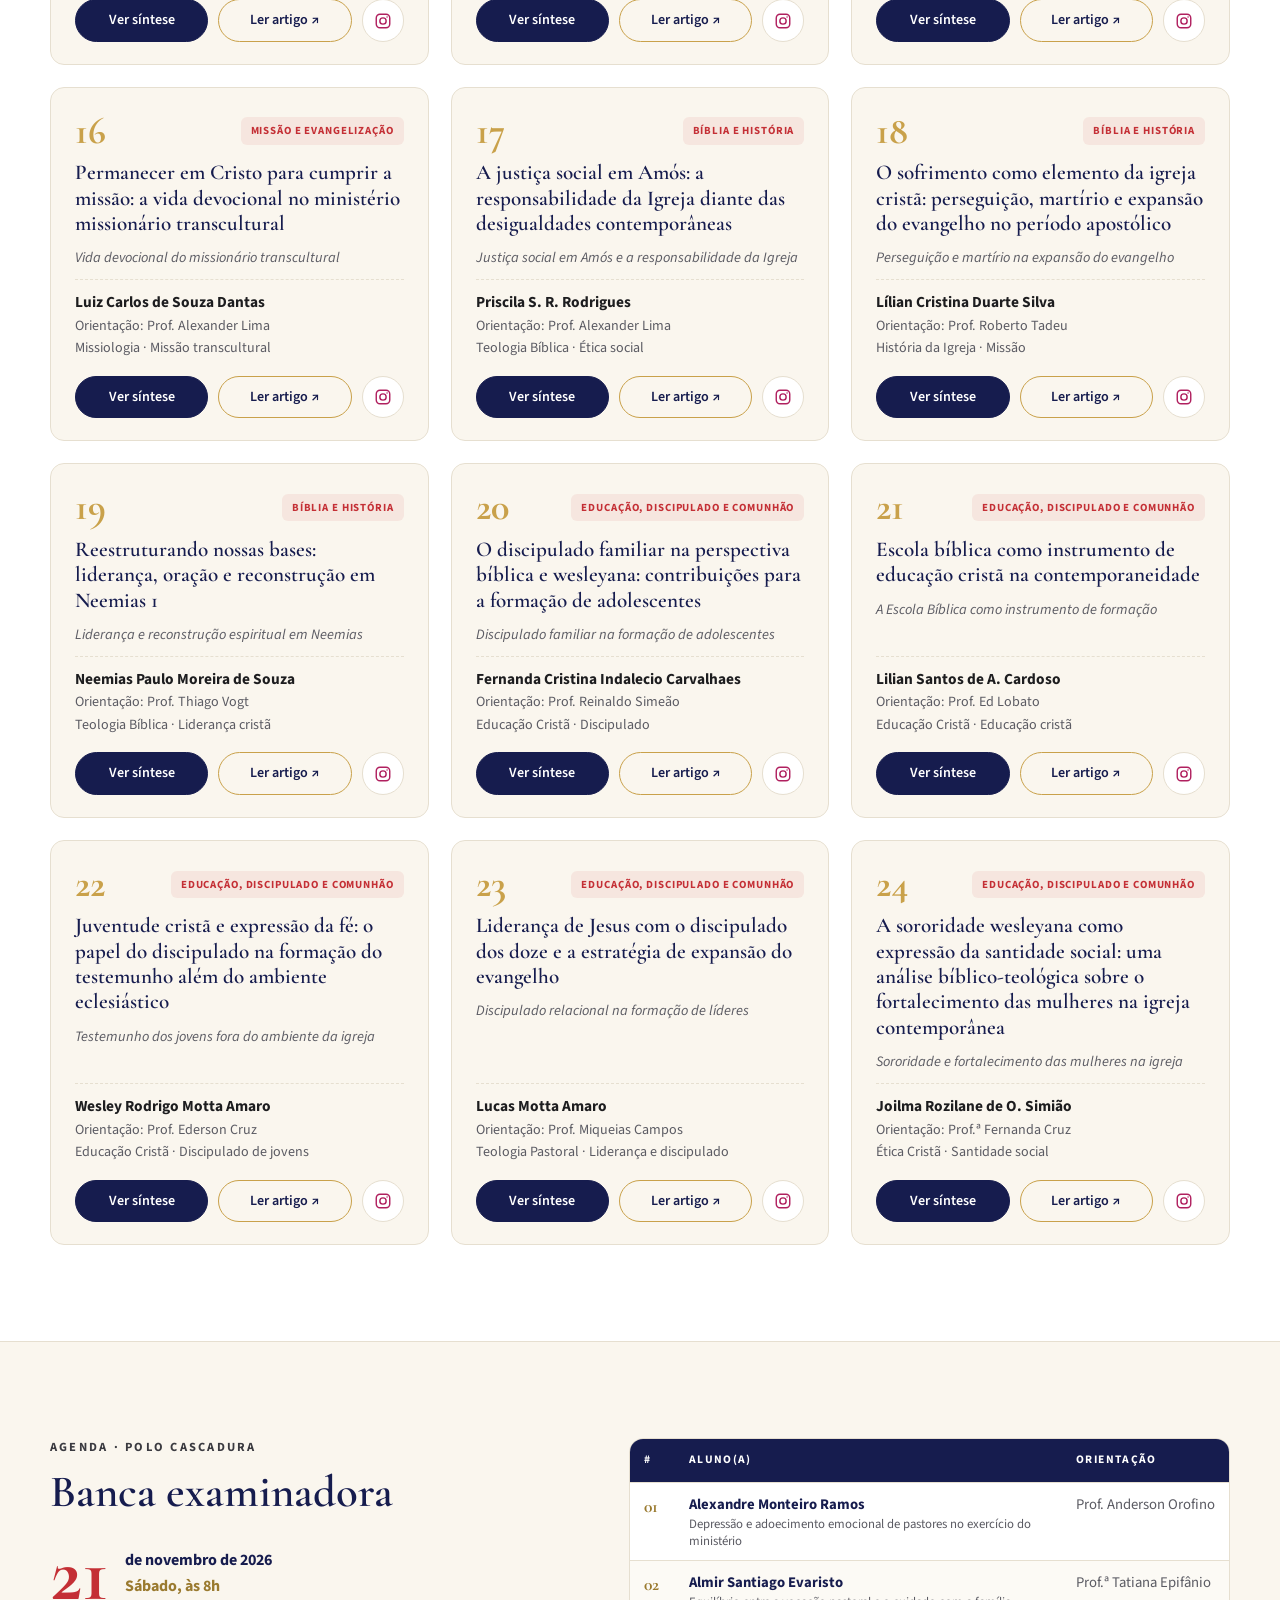
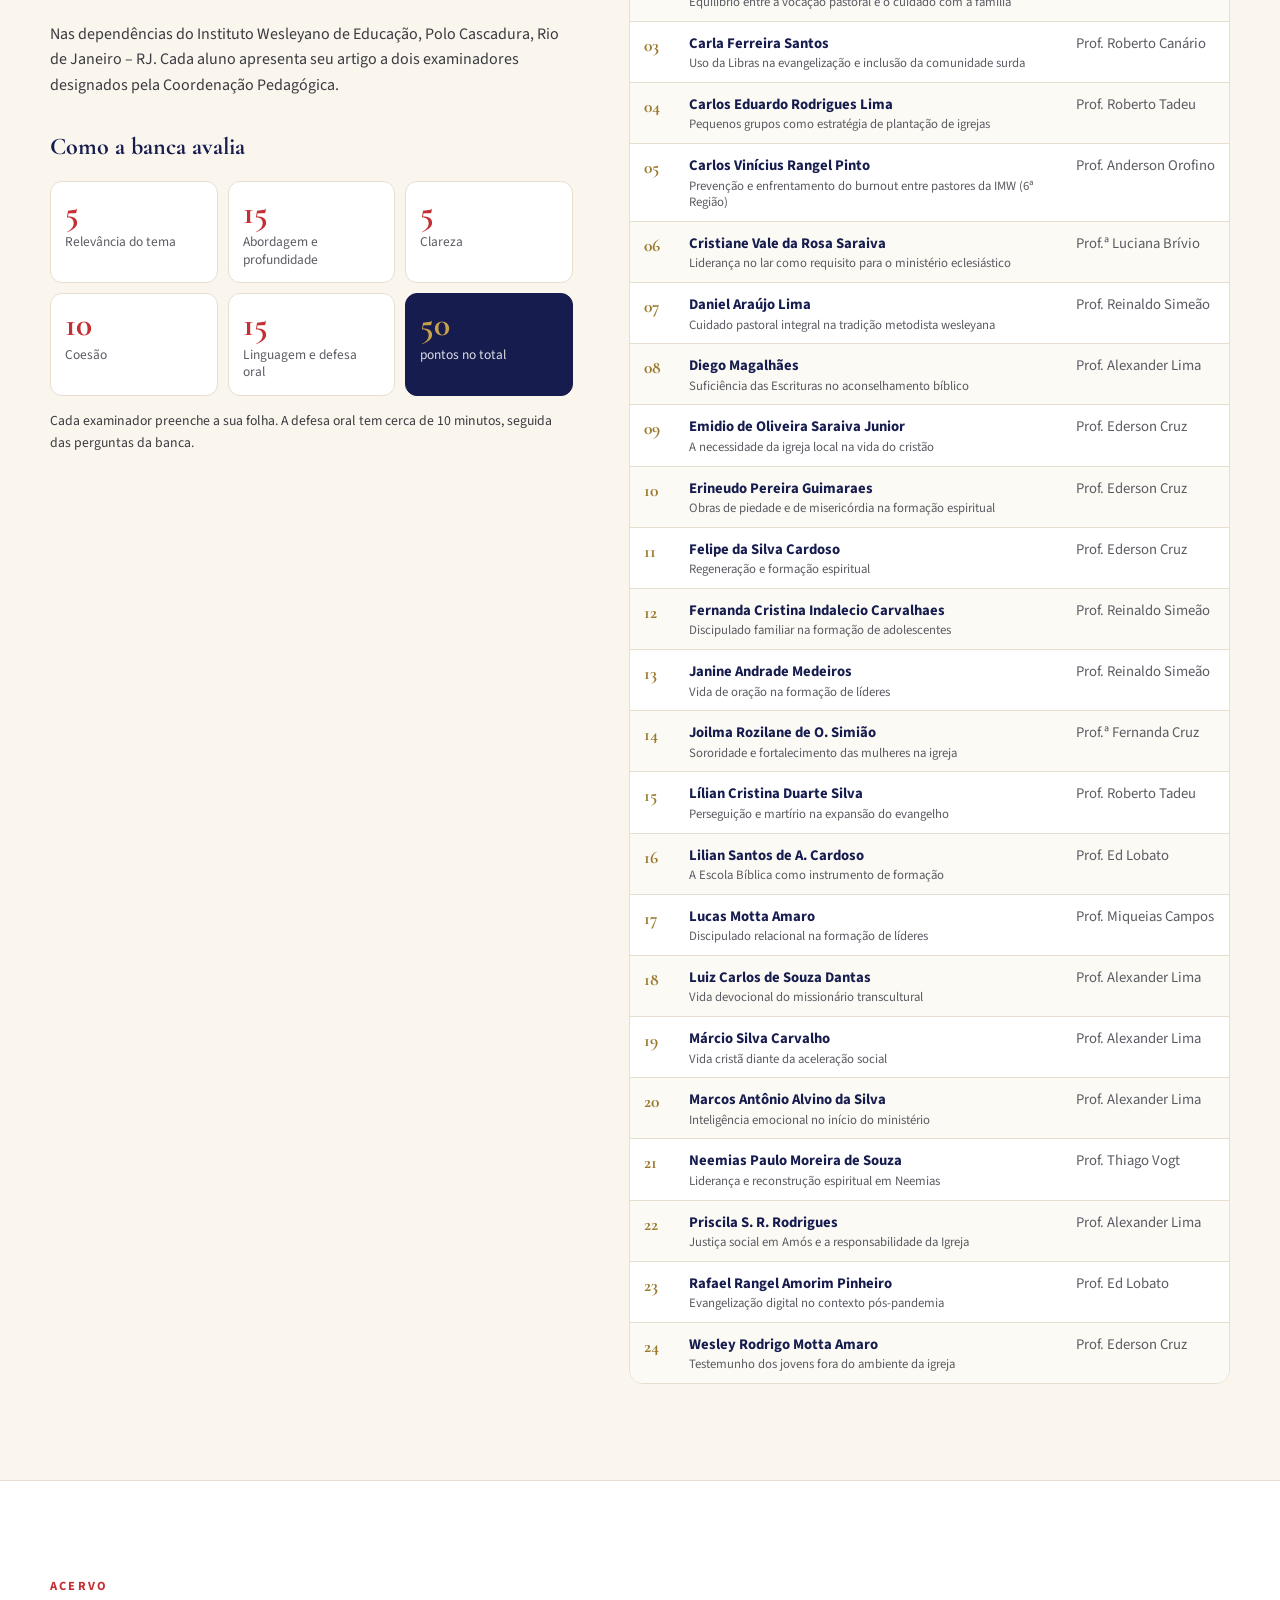
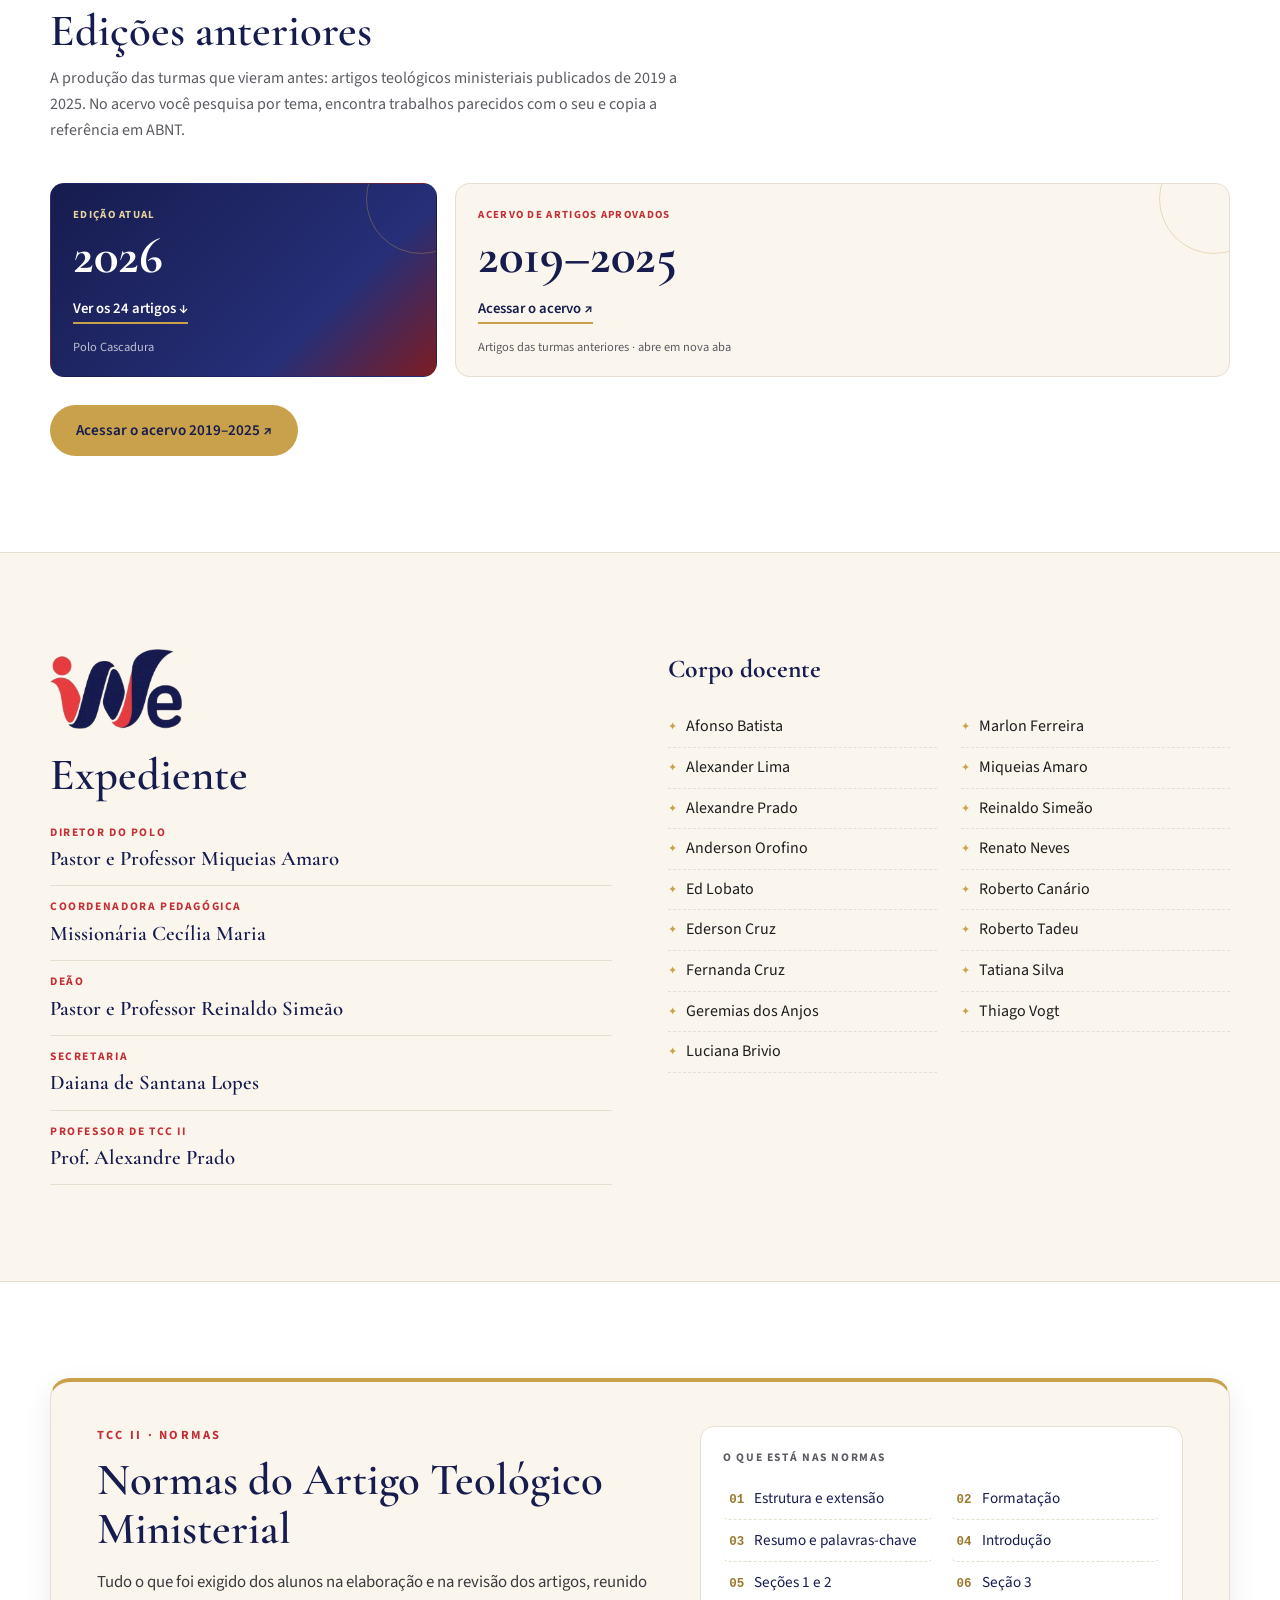
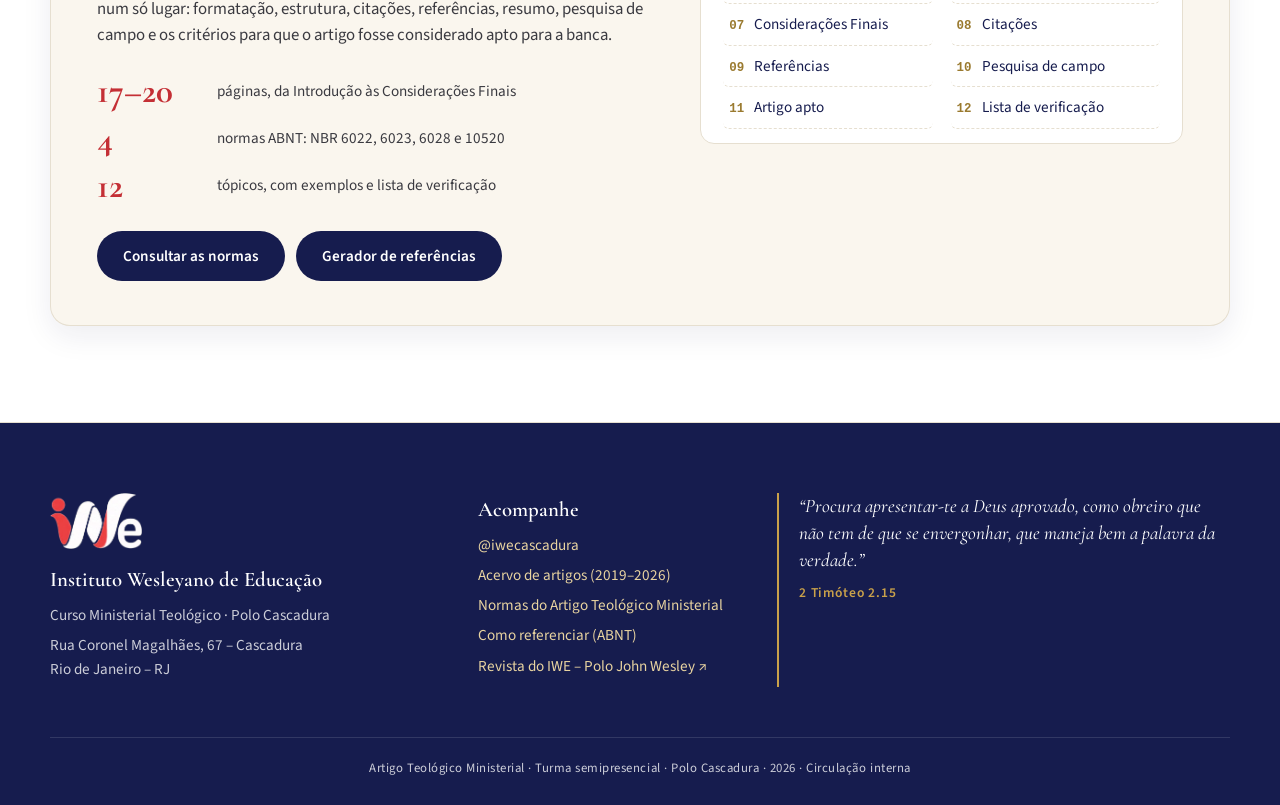
==== commit c0bd813e: "Stories do Instagram para a página da revista e para o acervo Co-Authored-By: Claude Opus 5.5 <norep" ====
--- a/index.html
+++ b/index.html
@@ -76,6 +76,7 @@
       <div class="hero-actions">
         <a href="#artigos" class="btn btn-primary">Ver os 24 artigos</a>
         <a href="#banca" class="btn btn-ghost">Agenda da banca</a>
+        <button type="button" class="btn btn-ghost btn-stories" data-stories-revista><svg viewBox="0 0 24 24" width="18" height="18" fill="none" stroke="currentColor" stroke-width="1.9" aria-hidden="true"><rect x="3" y="3" width="18" height="18" rx="5"/><circle cx="12" cy="12" r="4.2"/><circle cx="17.4" cy="6.6" r="1" fill="currentColor" stroke="none"/></svg>Compartilhar nos Stories</button>
       </div>
     </div>
 
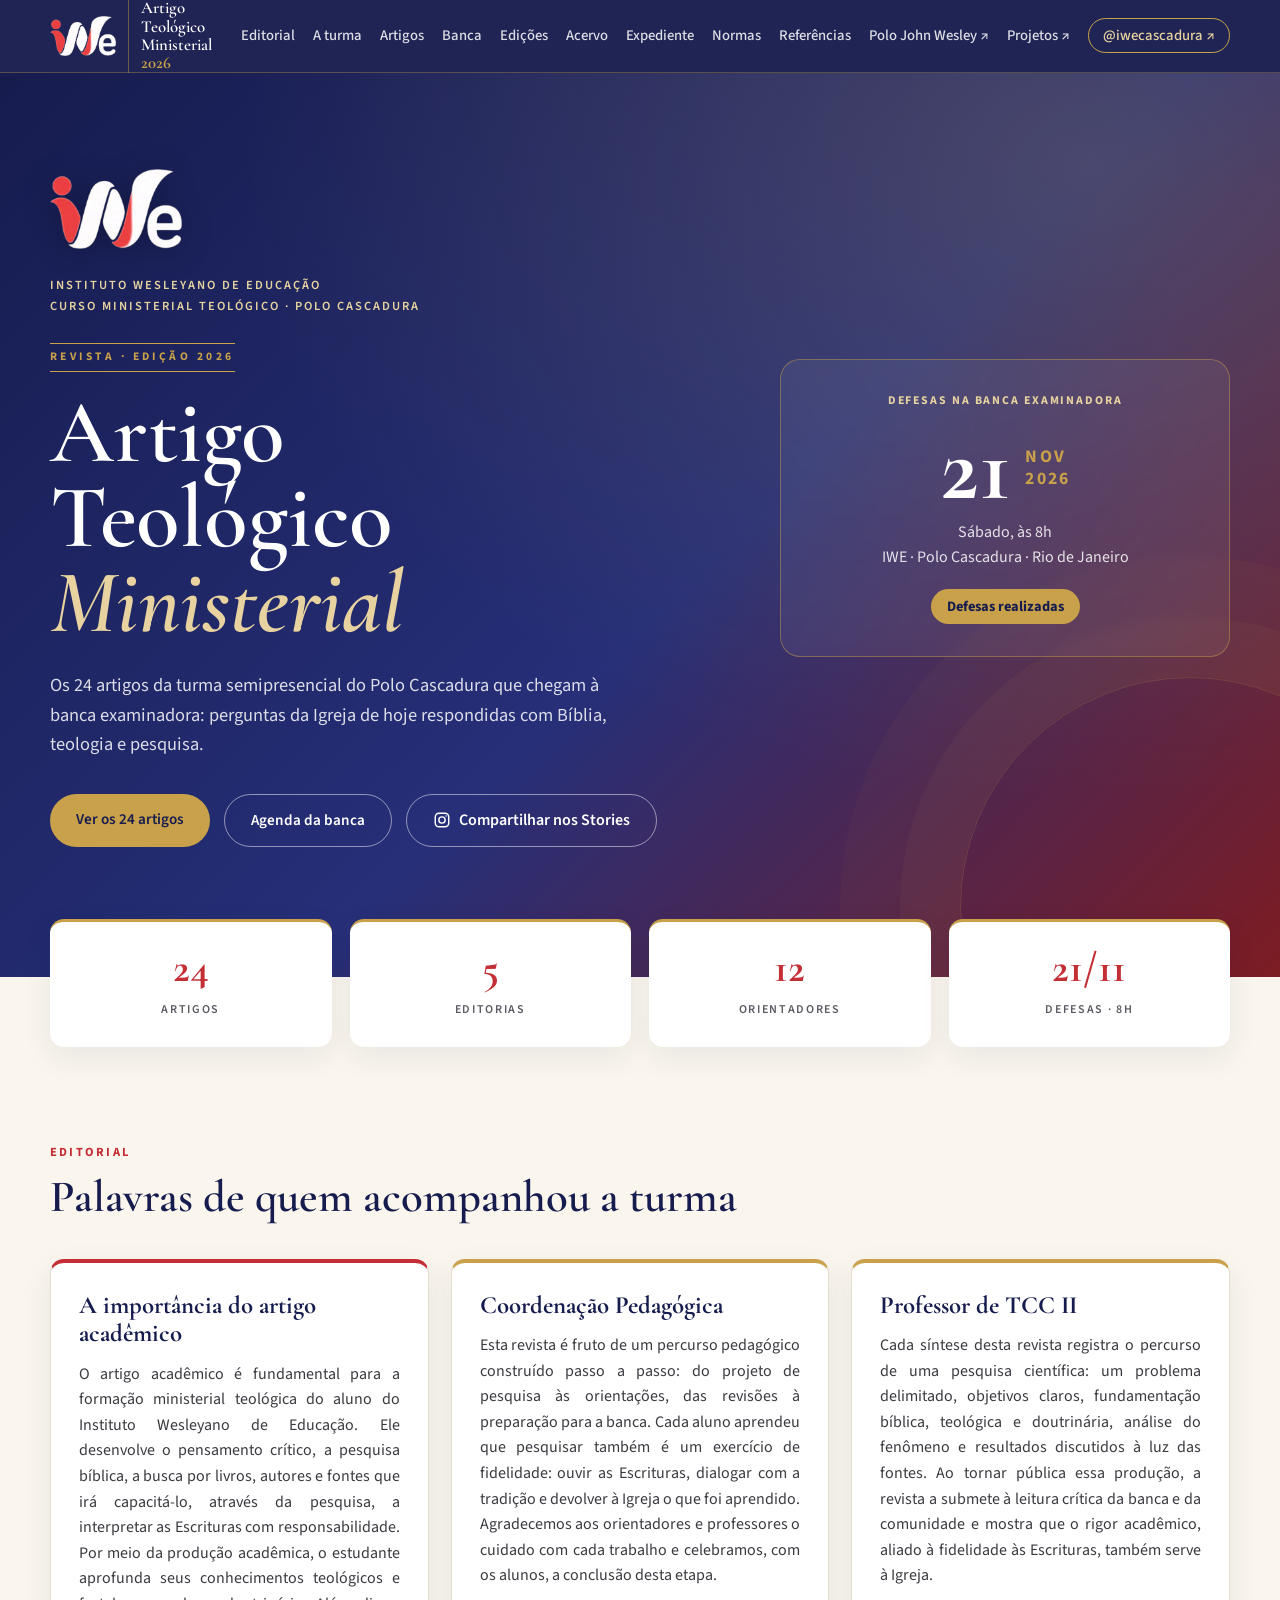
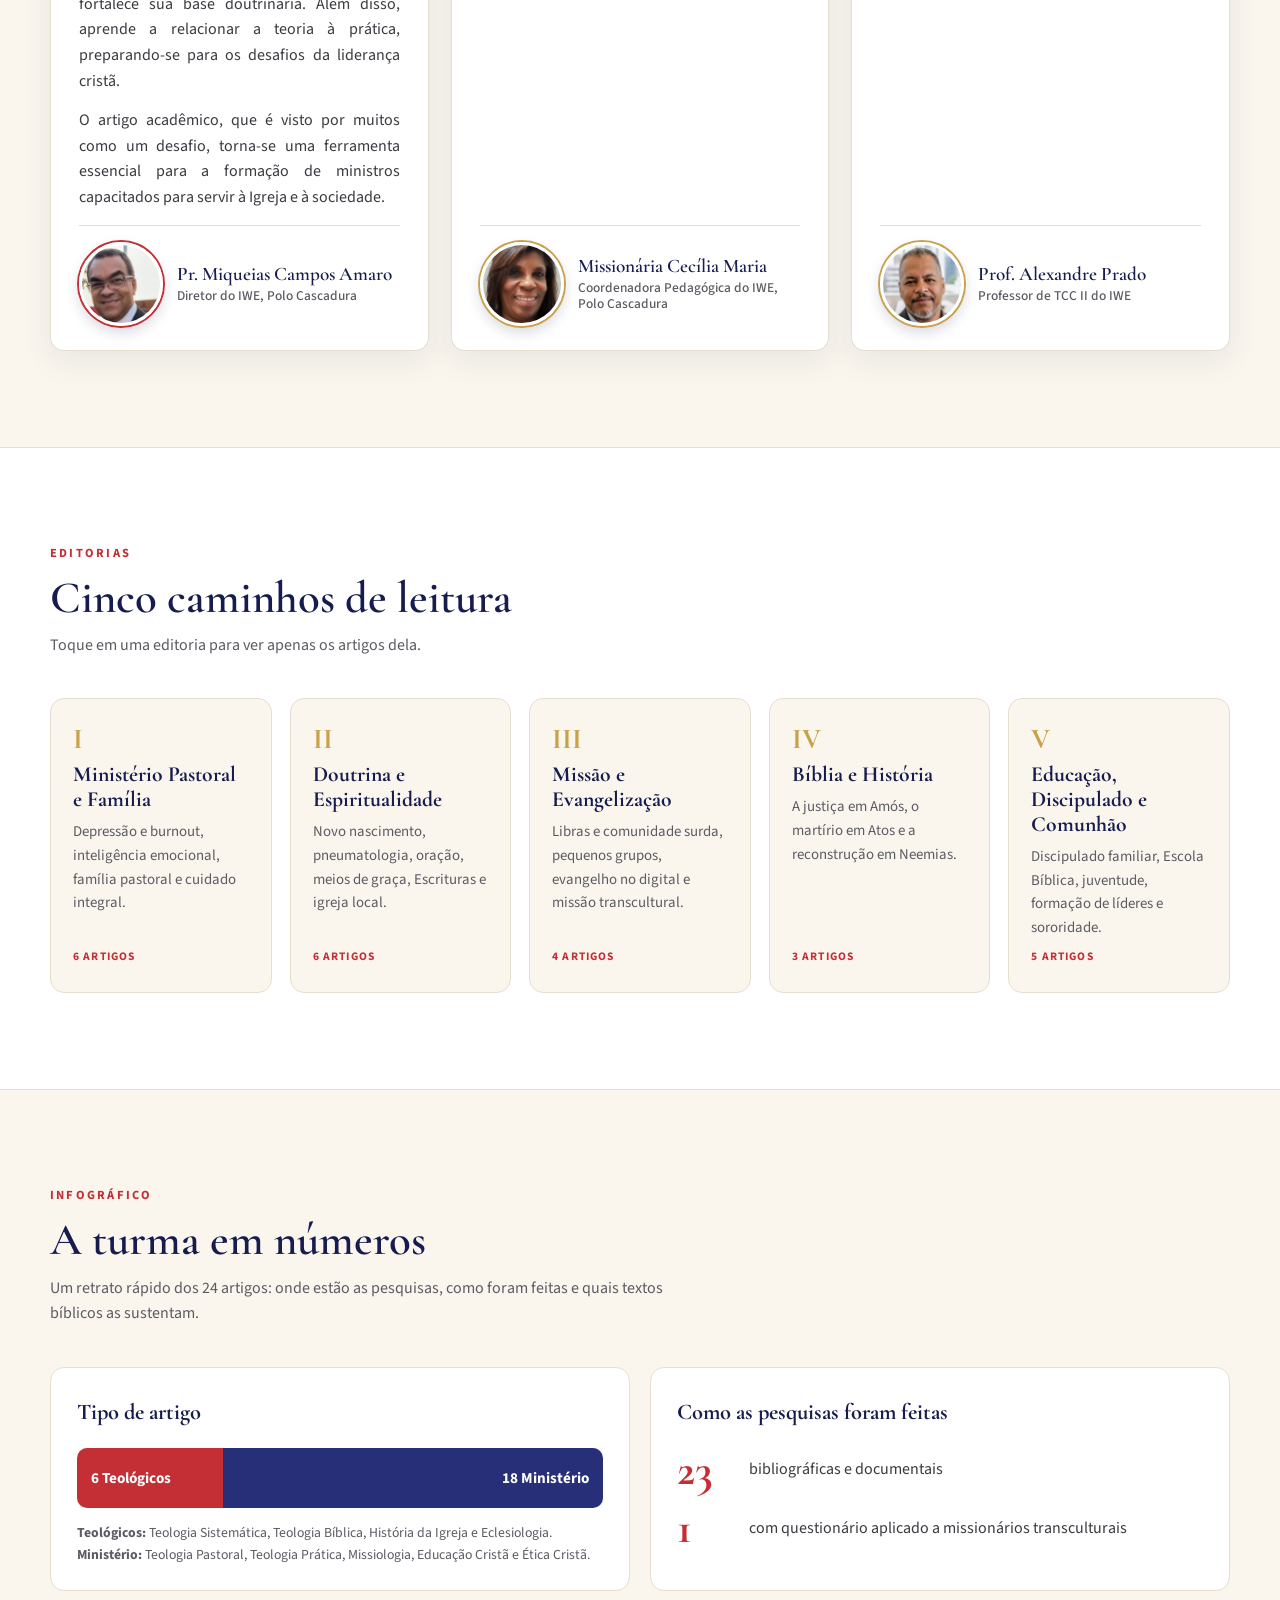
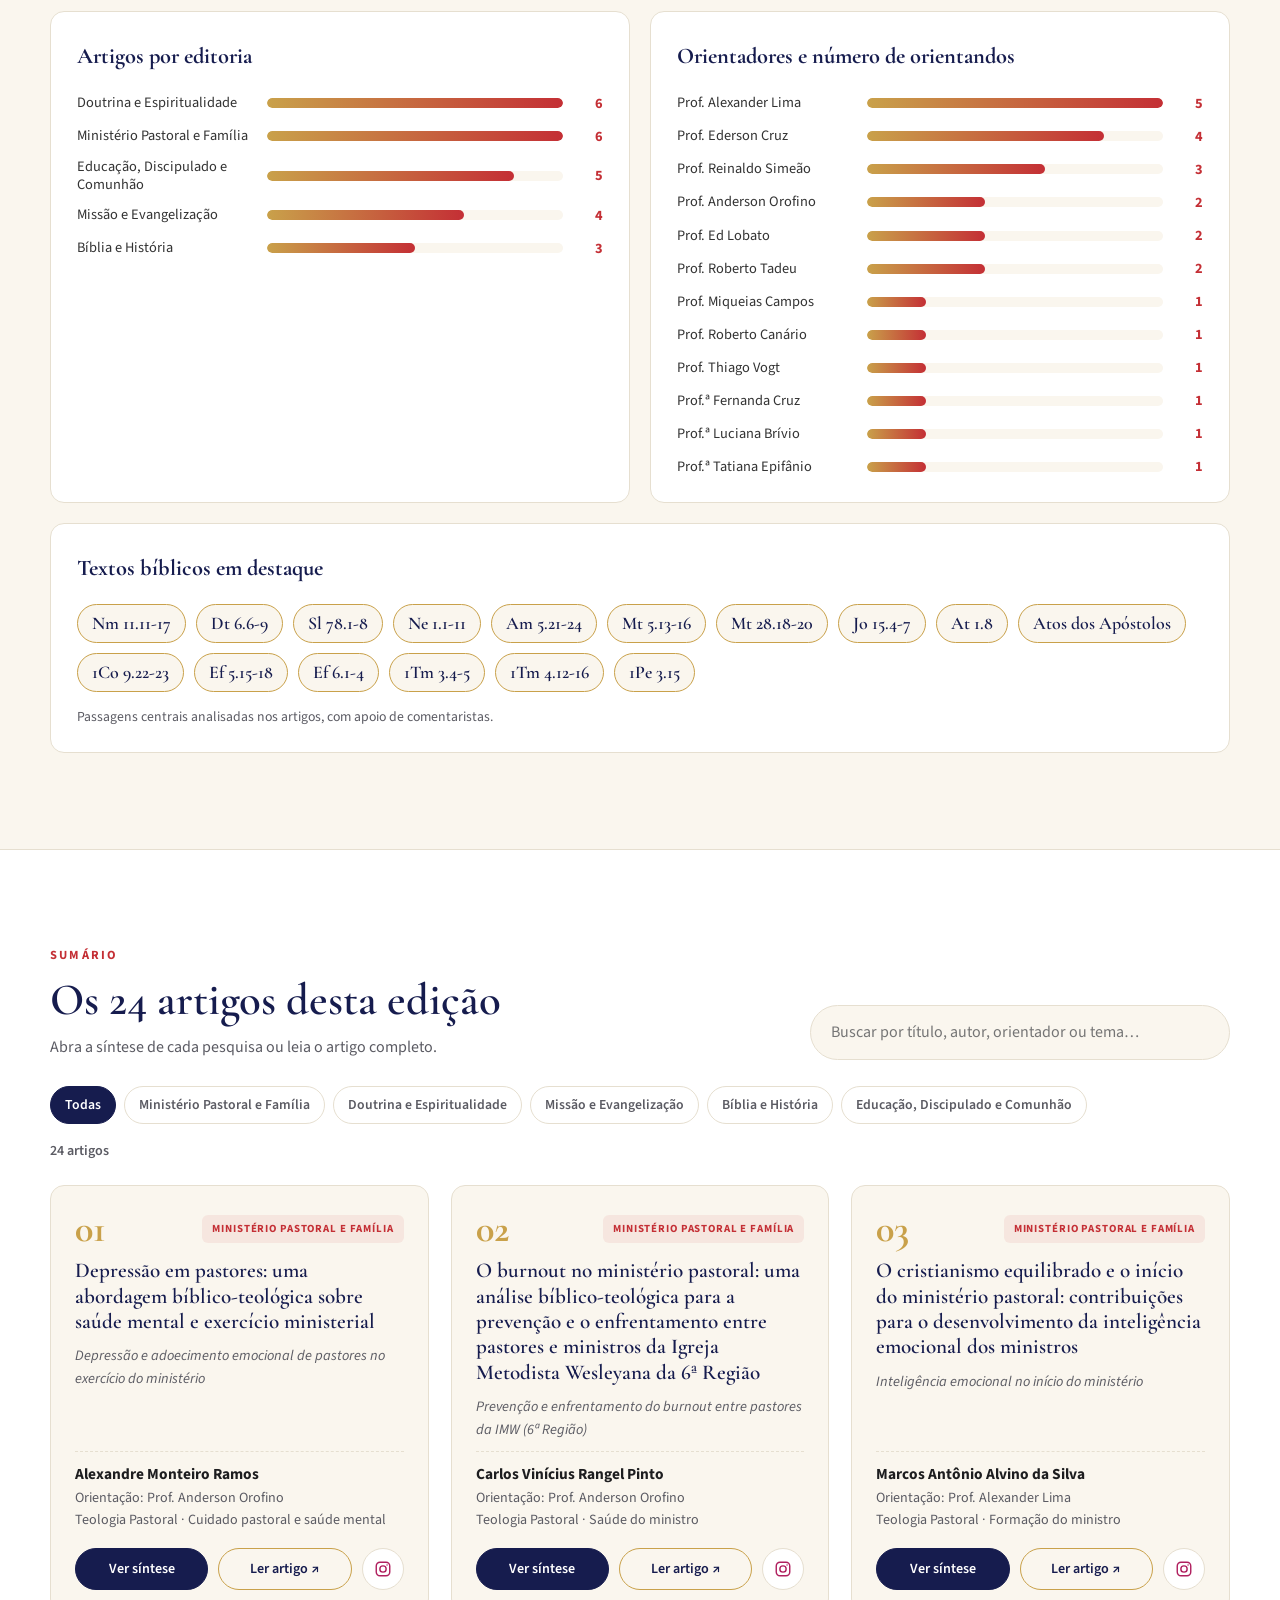
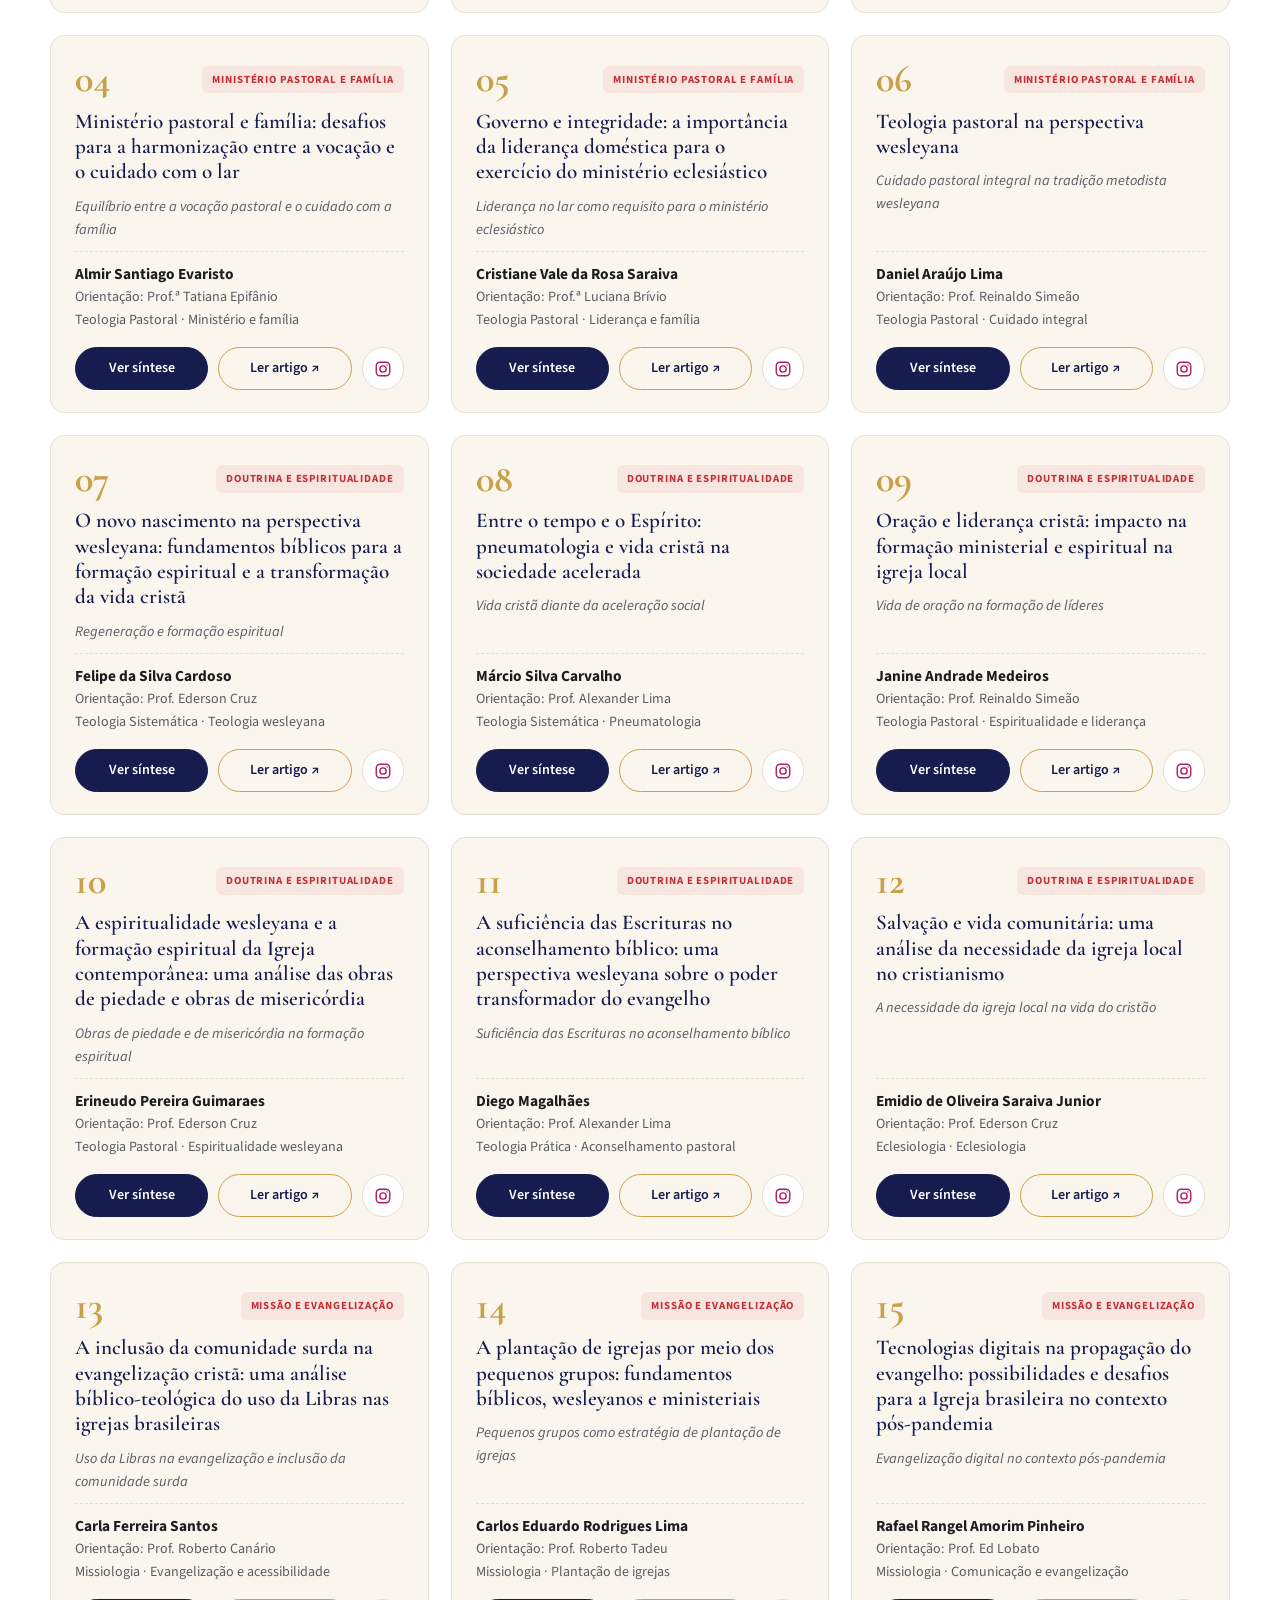
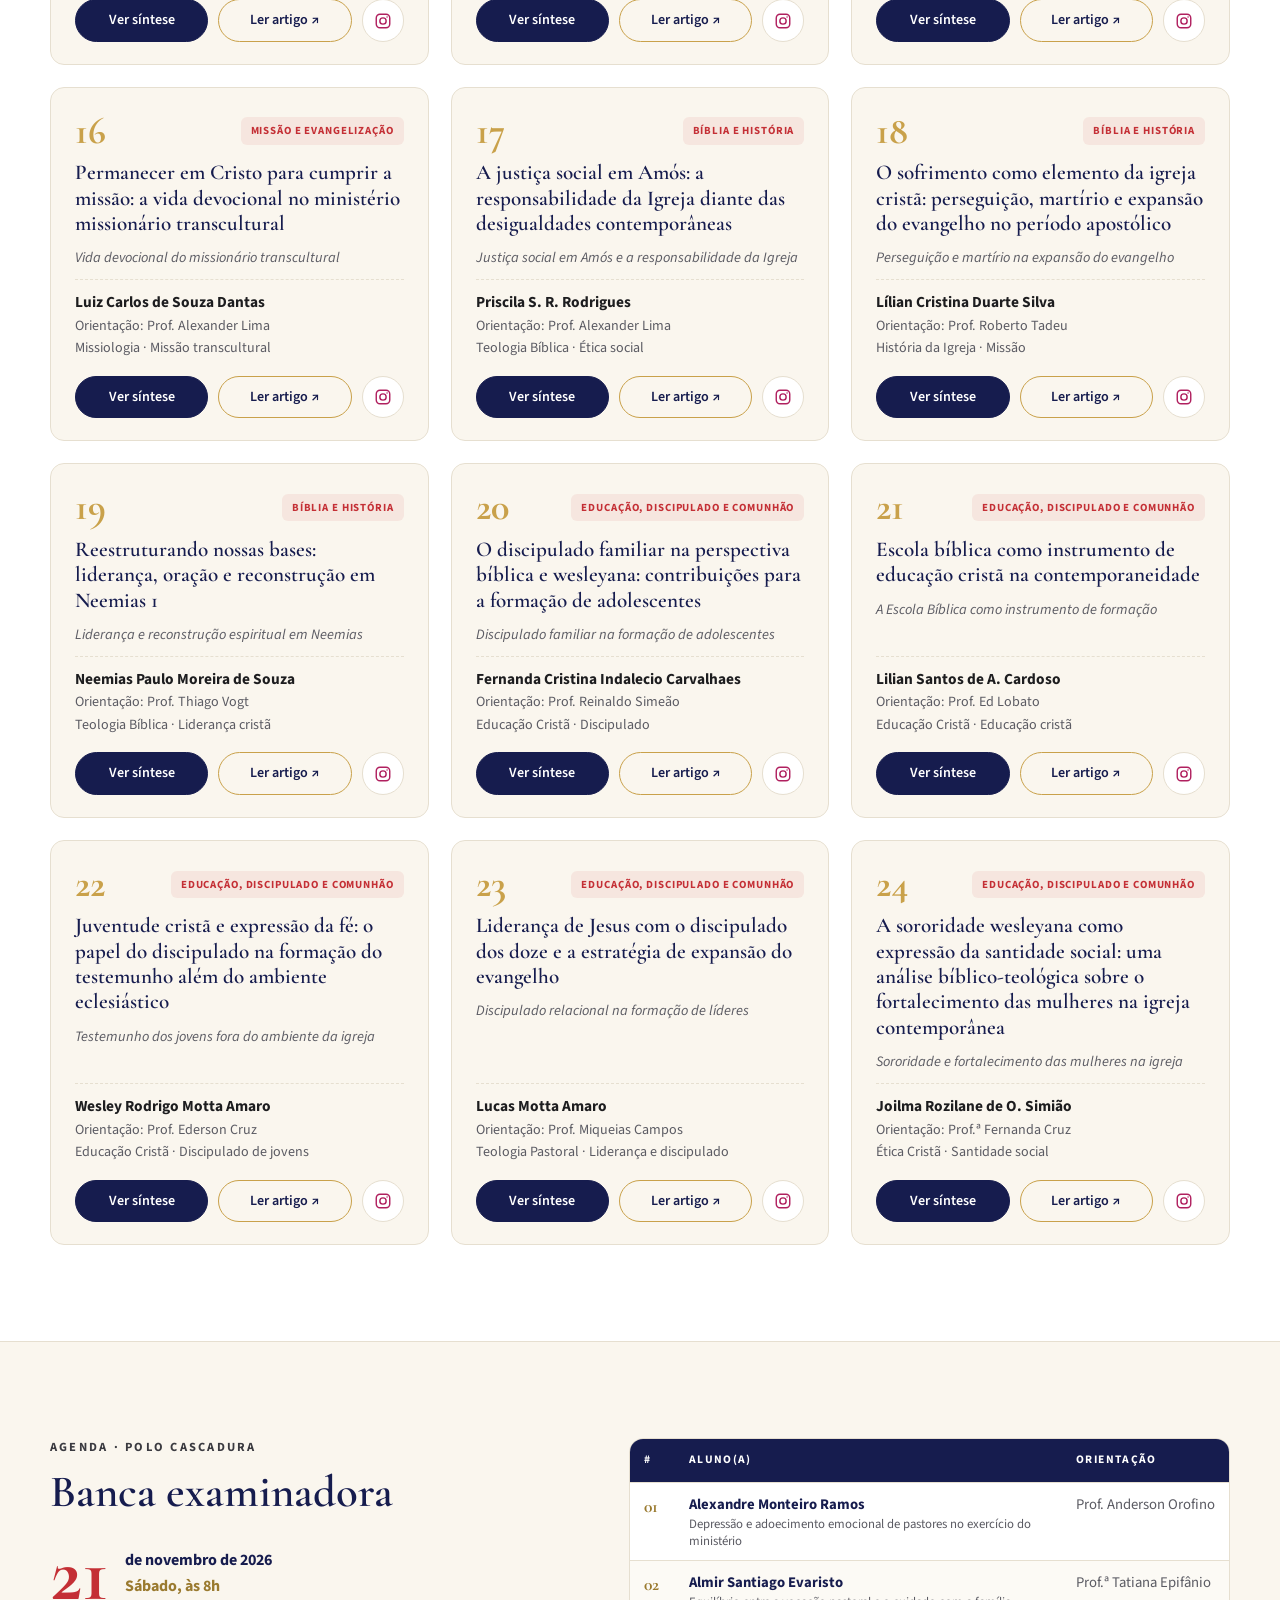
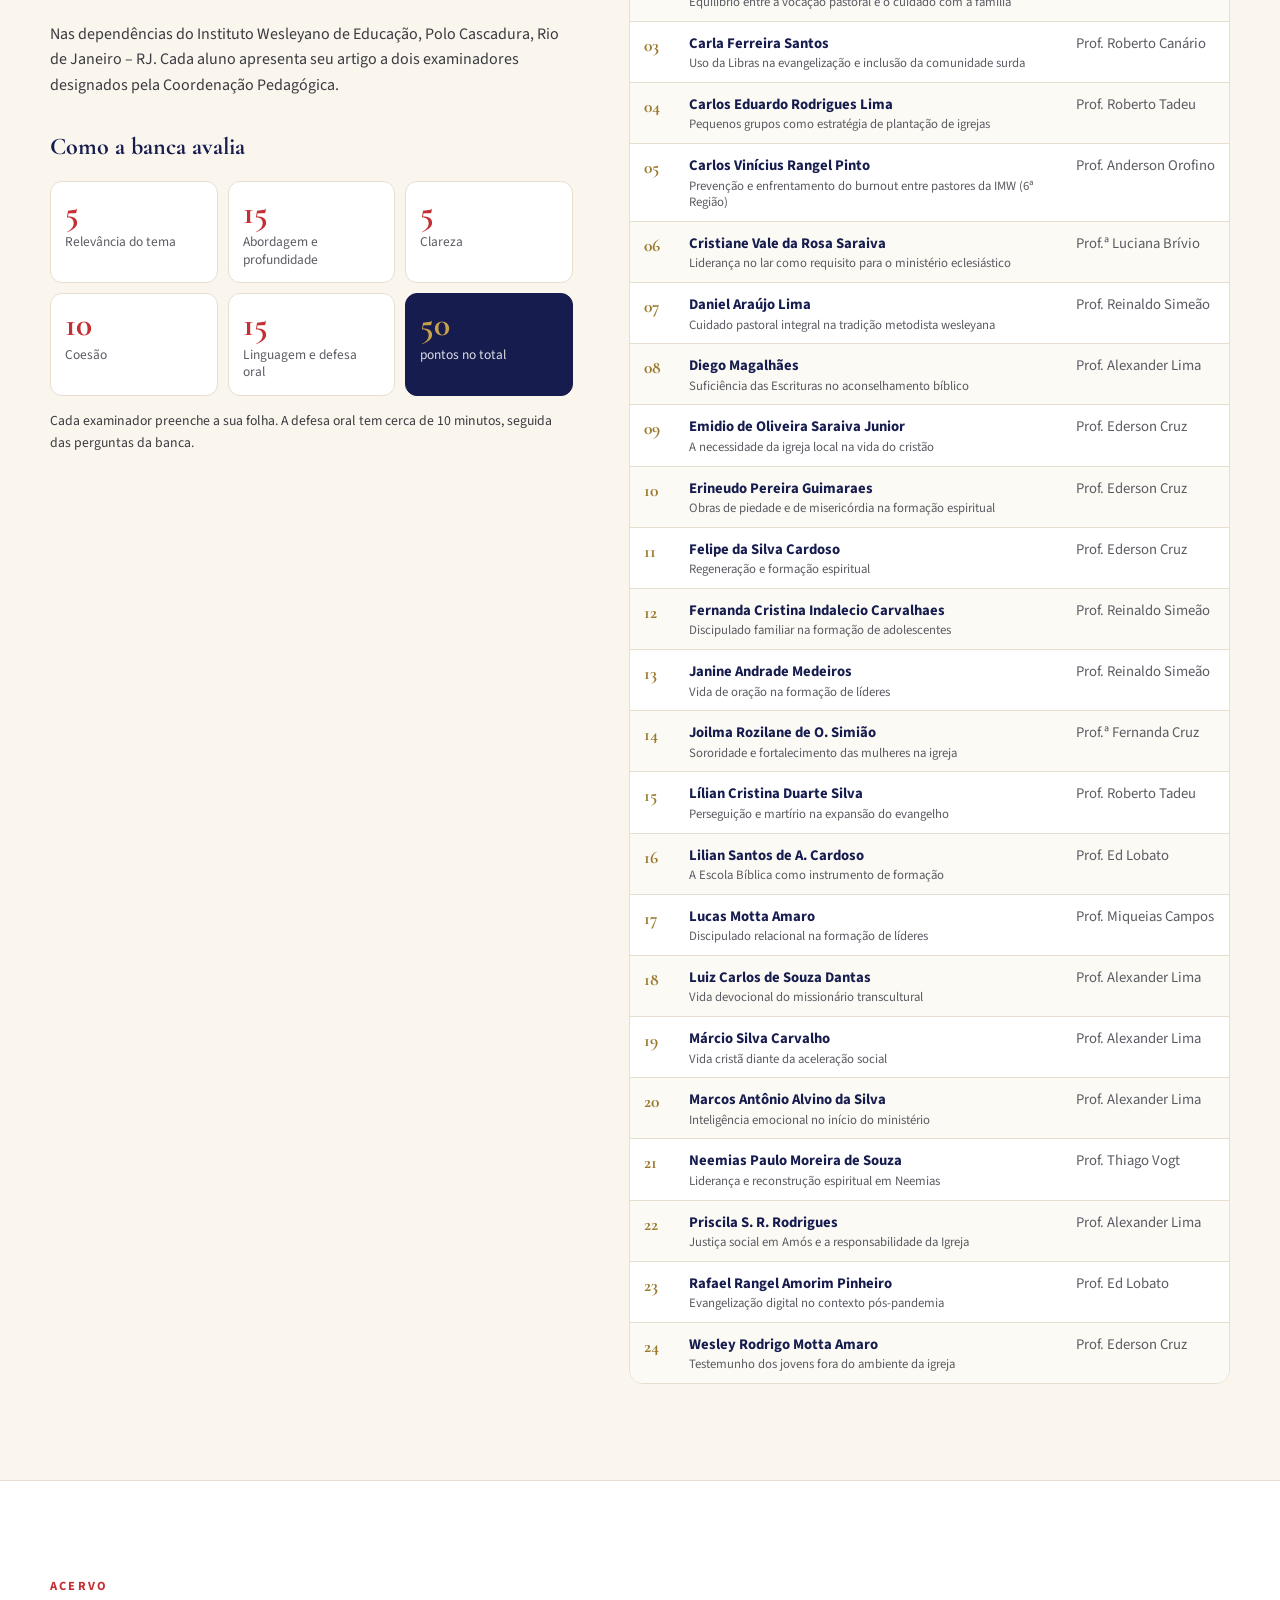
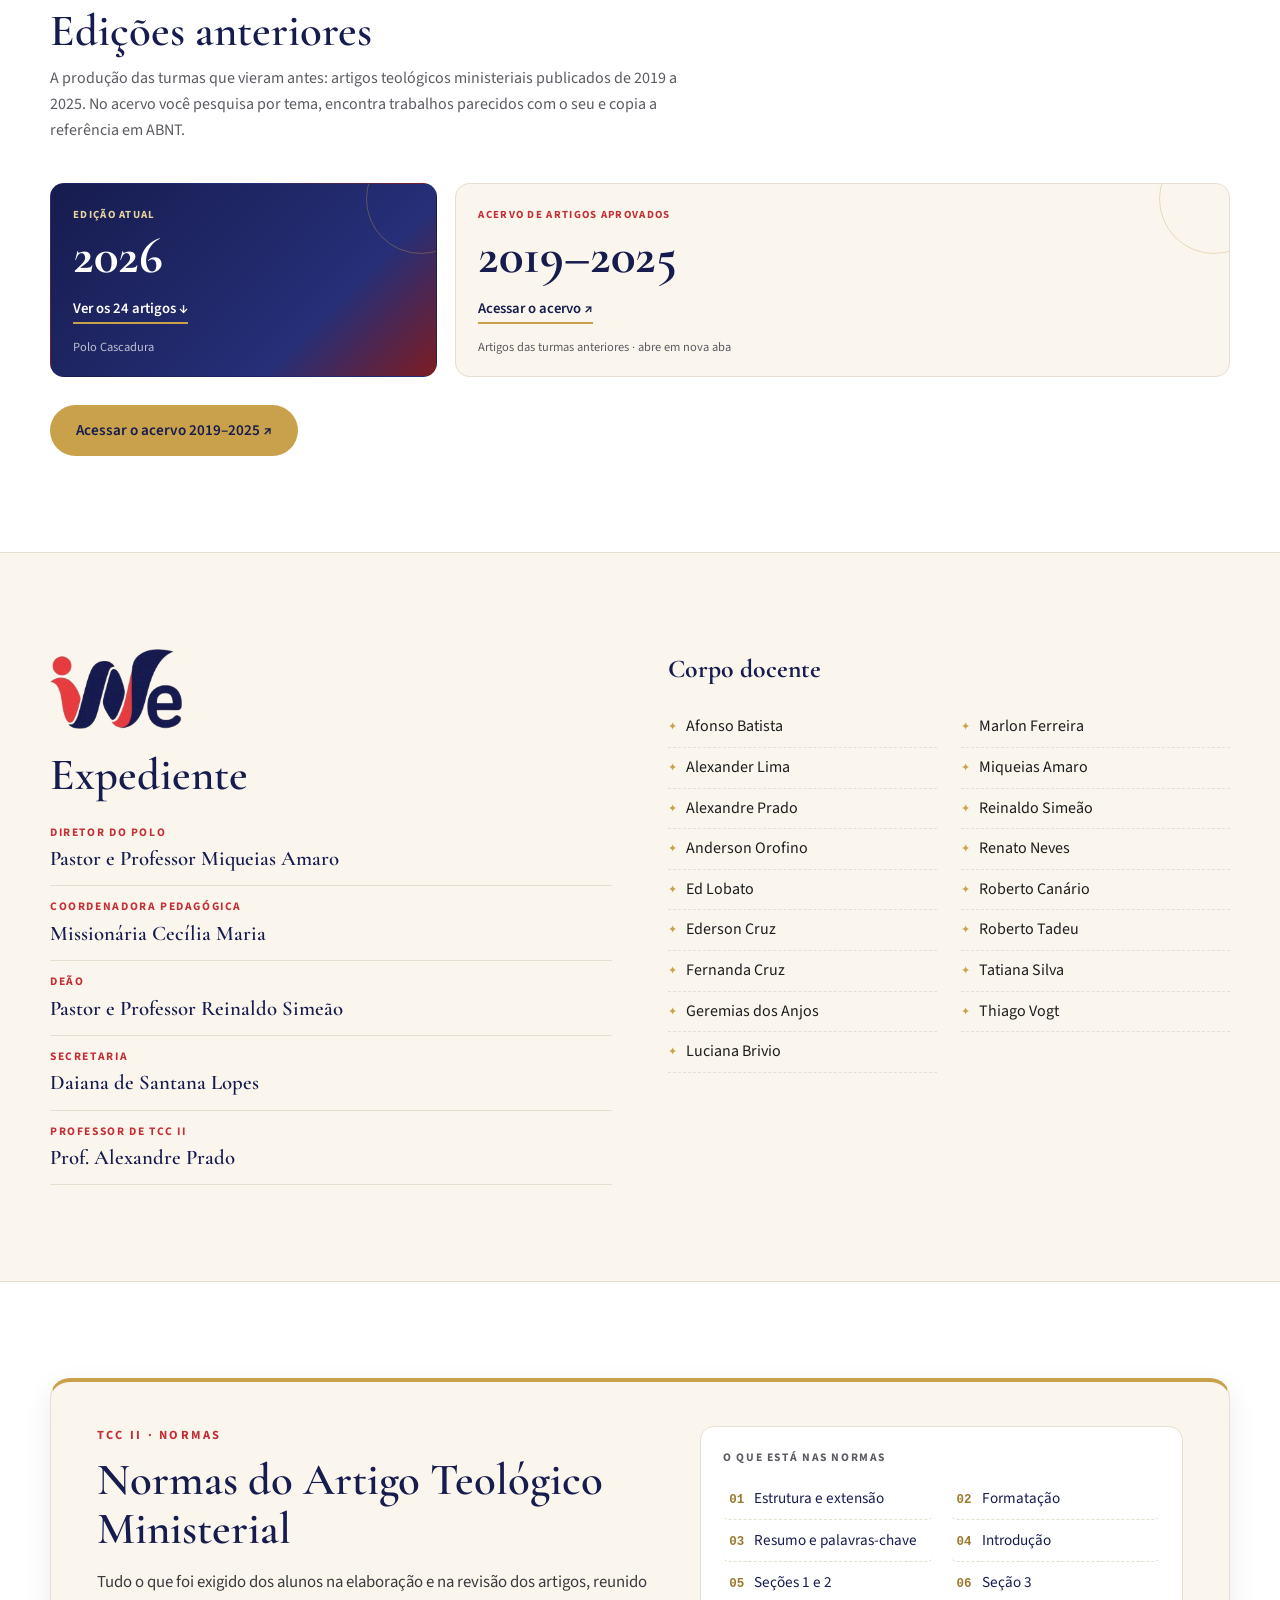
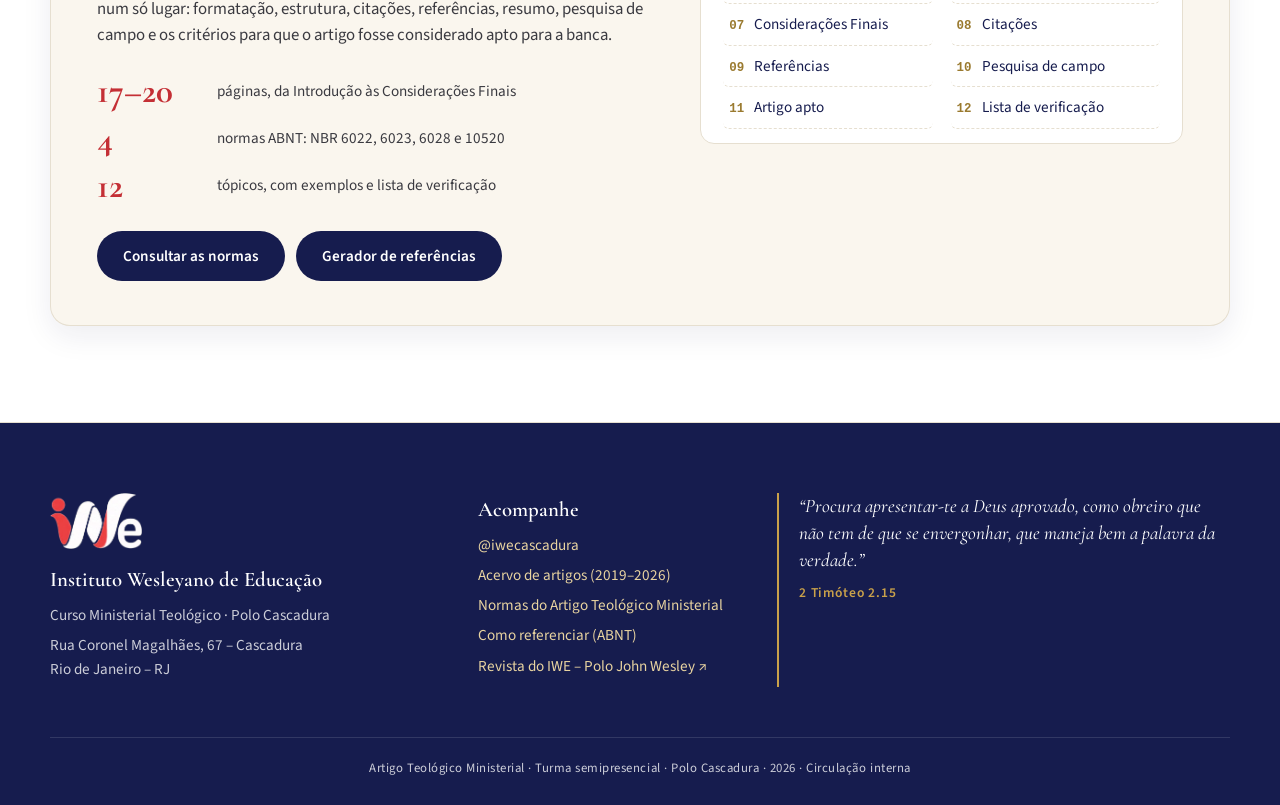
==== commit 435a73a0: "Menu: link para a revista Projetos da Especialização Co-Authored-By: Claude Opus 5.5 <noreply@anthro" ====
--- a/index.html
+++ b/index.html
@@ -56,6 +56,7 @@
         <li><a href="normas.html">Normas</a></li>
         <li><a href="referencias.html">Referências</a></li>
         <li><a href="https://alexandrebeloniimw-cmyk.github.io/revista-iwe-2026/" target="_blank" rel="noopener" title="Revista 2026 do IWE Polo John Wesley (abre em nova aba)">Polo John Wesley <span aria-hidden="true">↗</span></a></li>
+        <li><a href="https://alexandrebeloniimw-cmyk.github.io/pregacao-biblica-contemporanea-projetos/" target="_blank" rel="noopener" title="Projetos da Especialização em Aprofundamento na Pregação Bíblica Contemporânea (abre em nova aba)">Projetos <span aria-hidden="true">↗</span></a></li>
         <li class="menu-insta"><a href="https://www.instagram.com/iwecascadura/" target="_blank" rel="noopener" aria-label="Instagram do IWE Polo Cascadura (abre em nova aba)">@iwecascadura <span aria-hidden="true">↗</span></a></li>
       </ul>
     </nav>
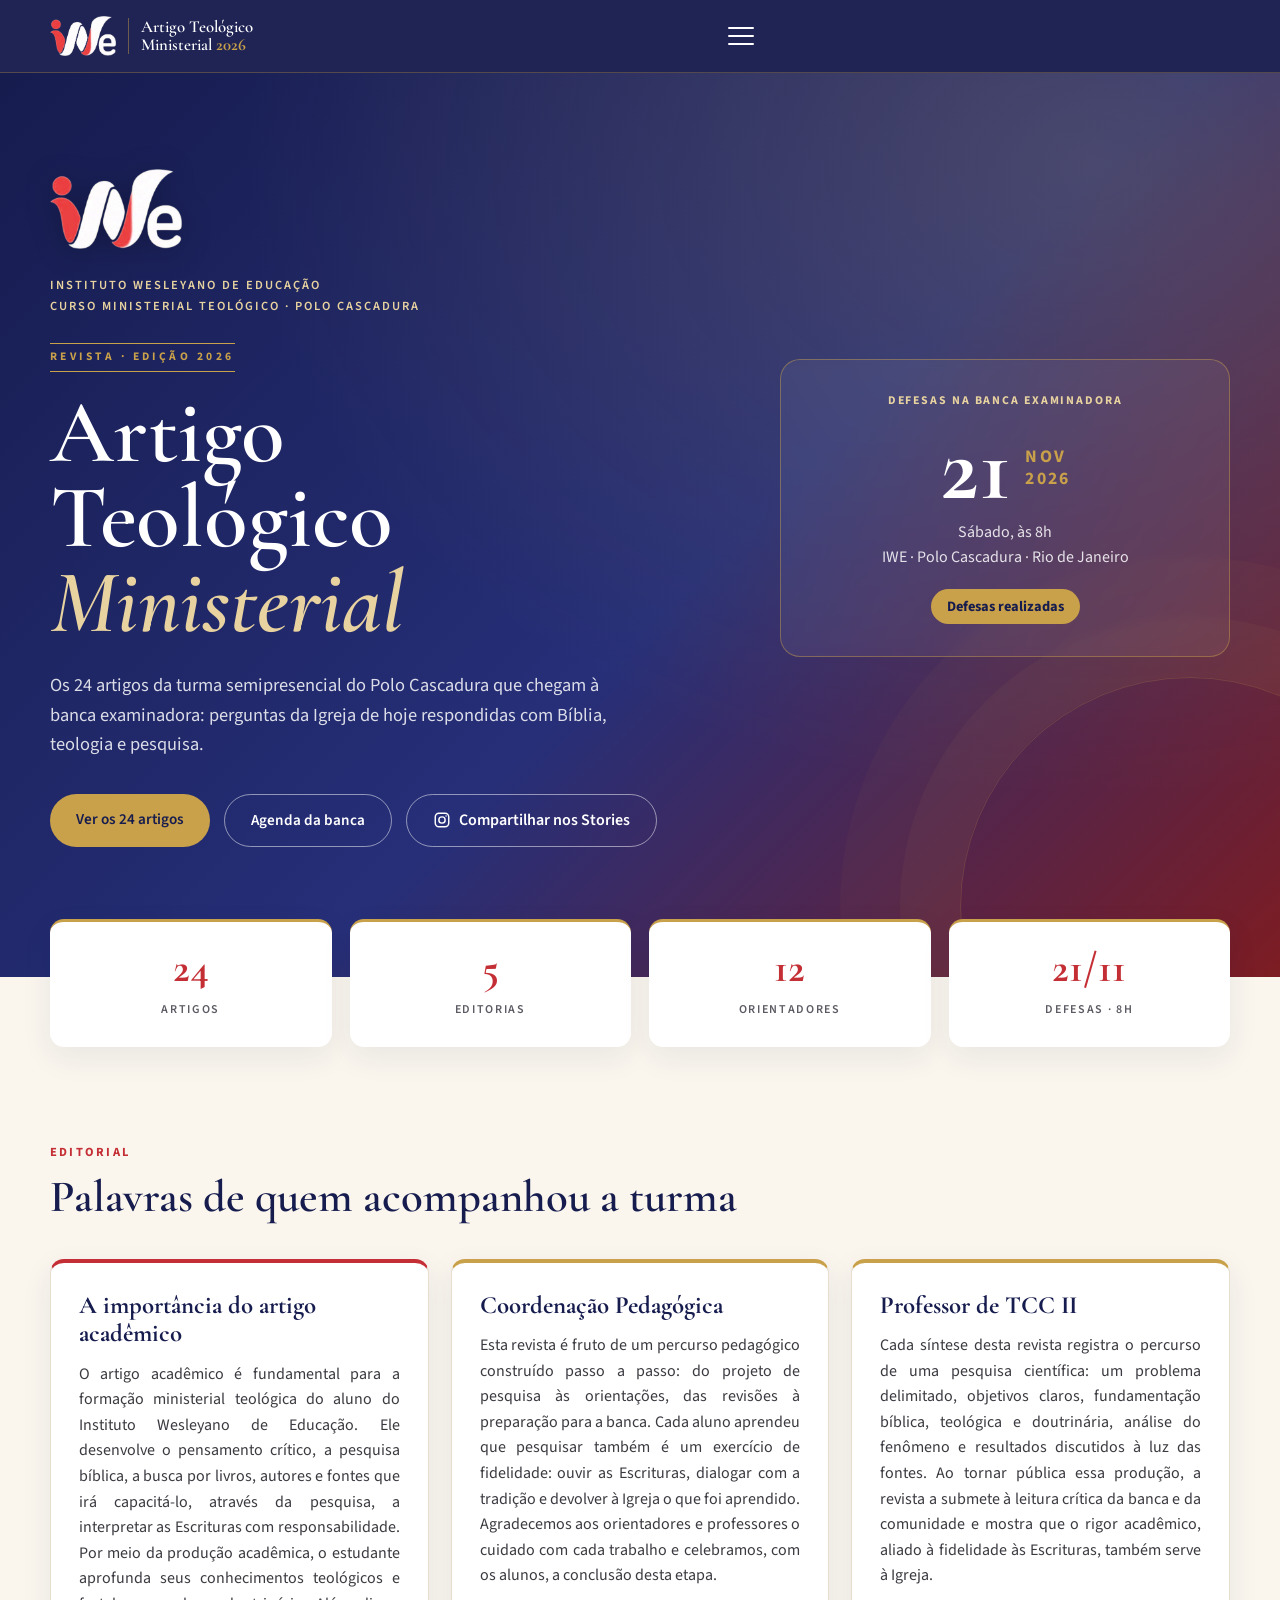
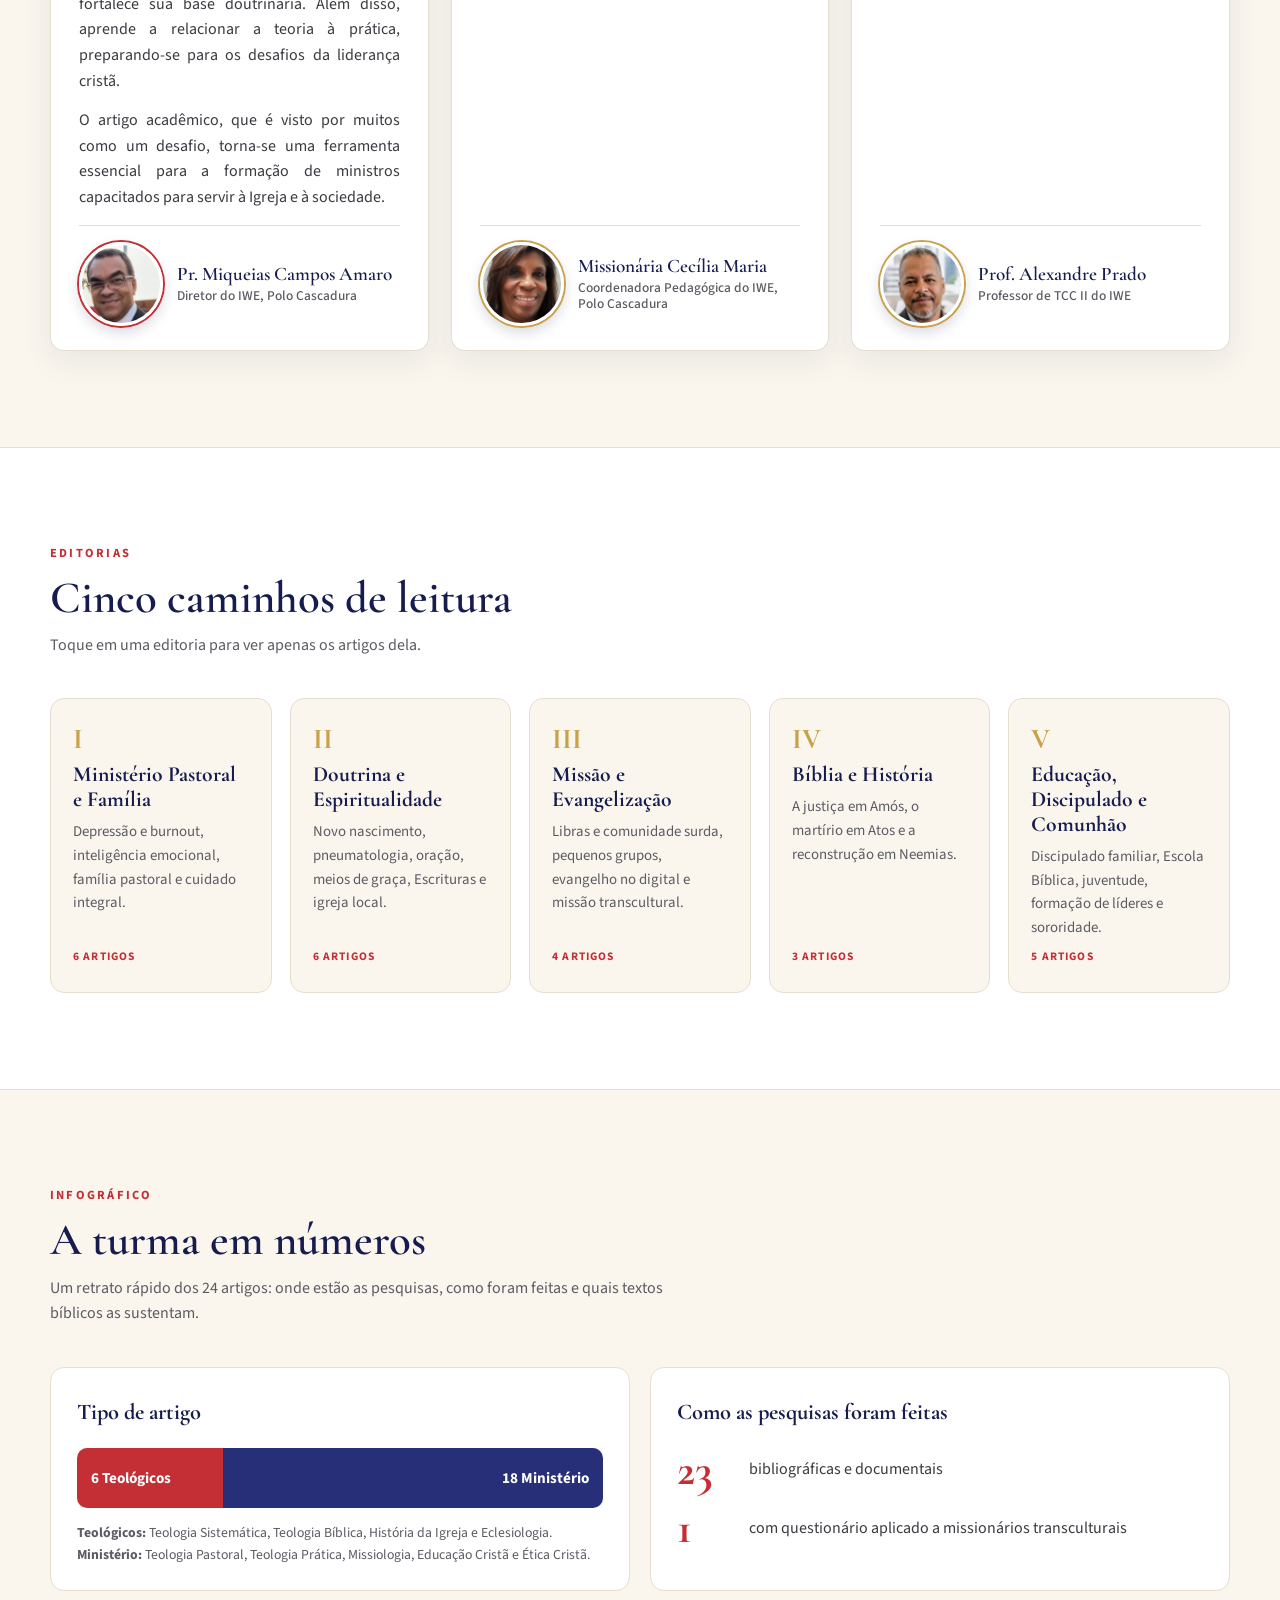
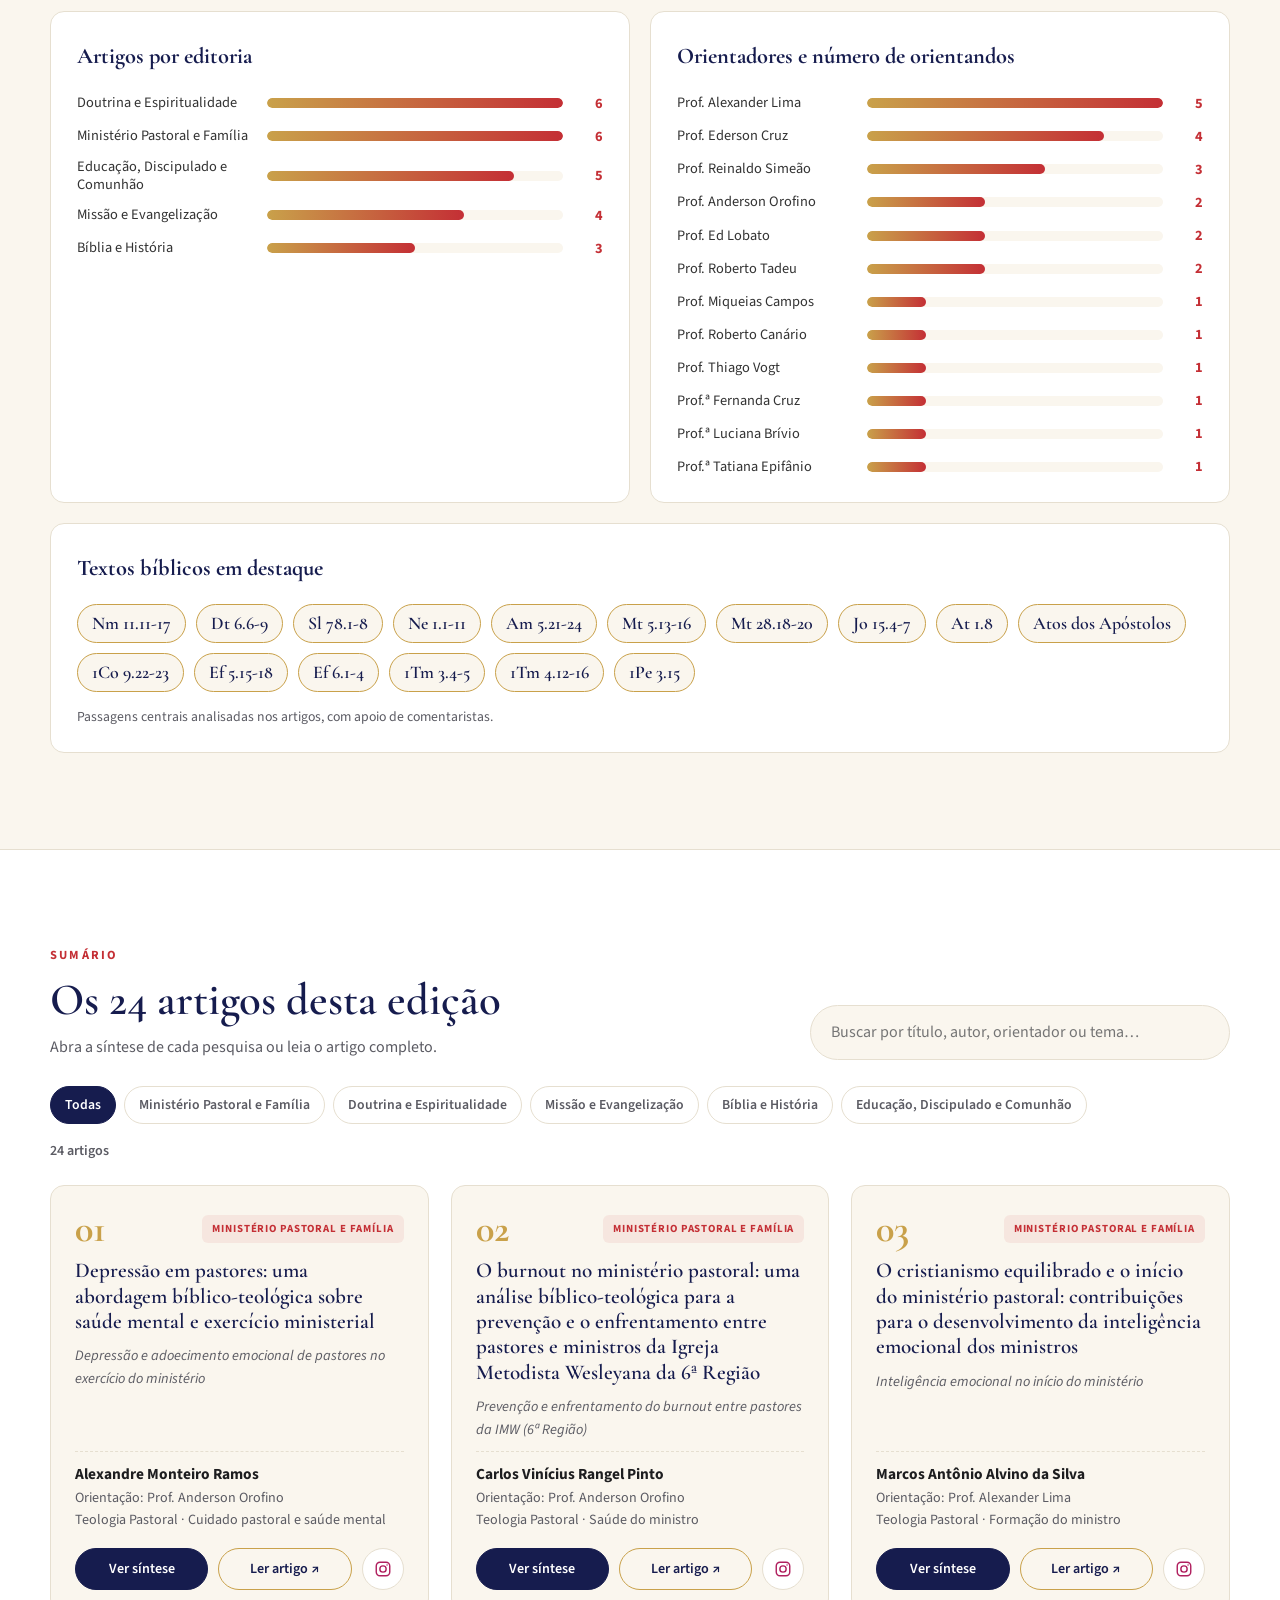
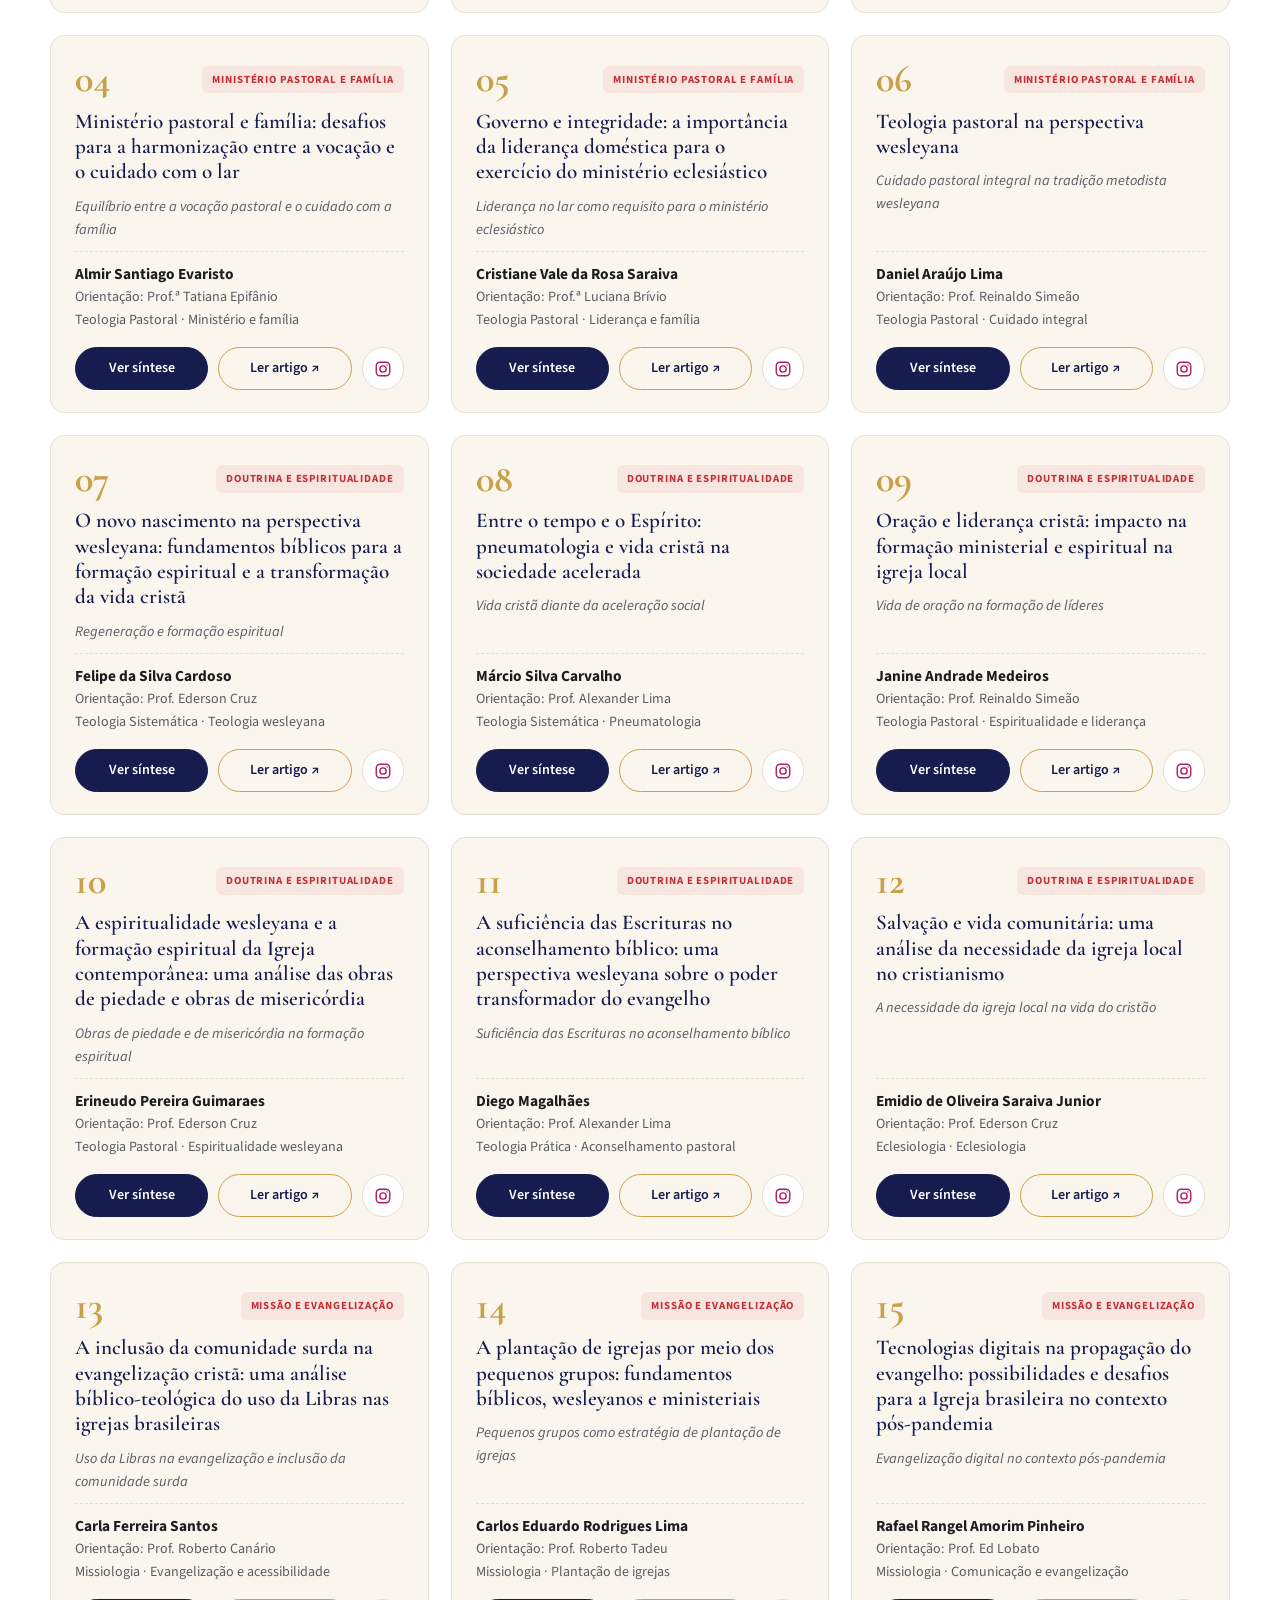
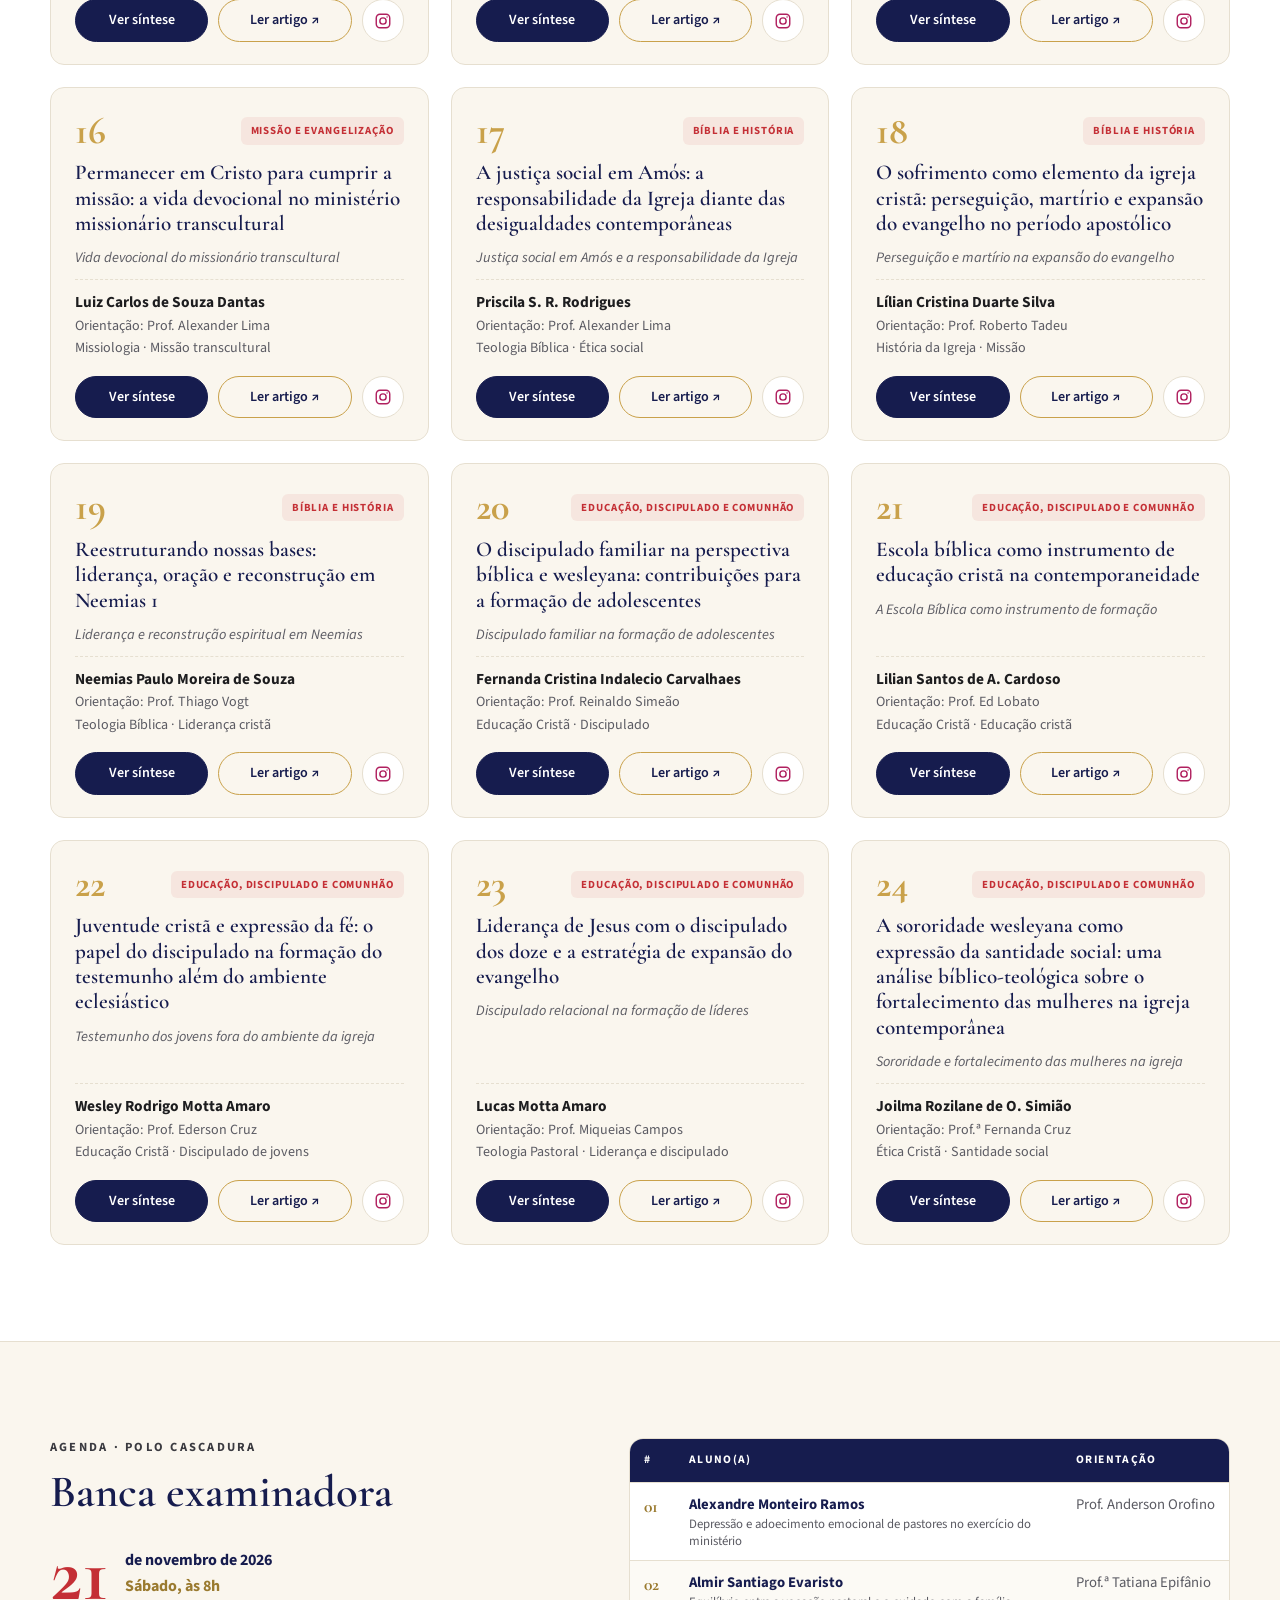
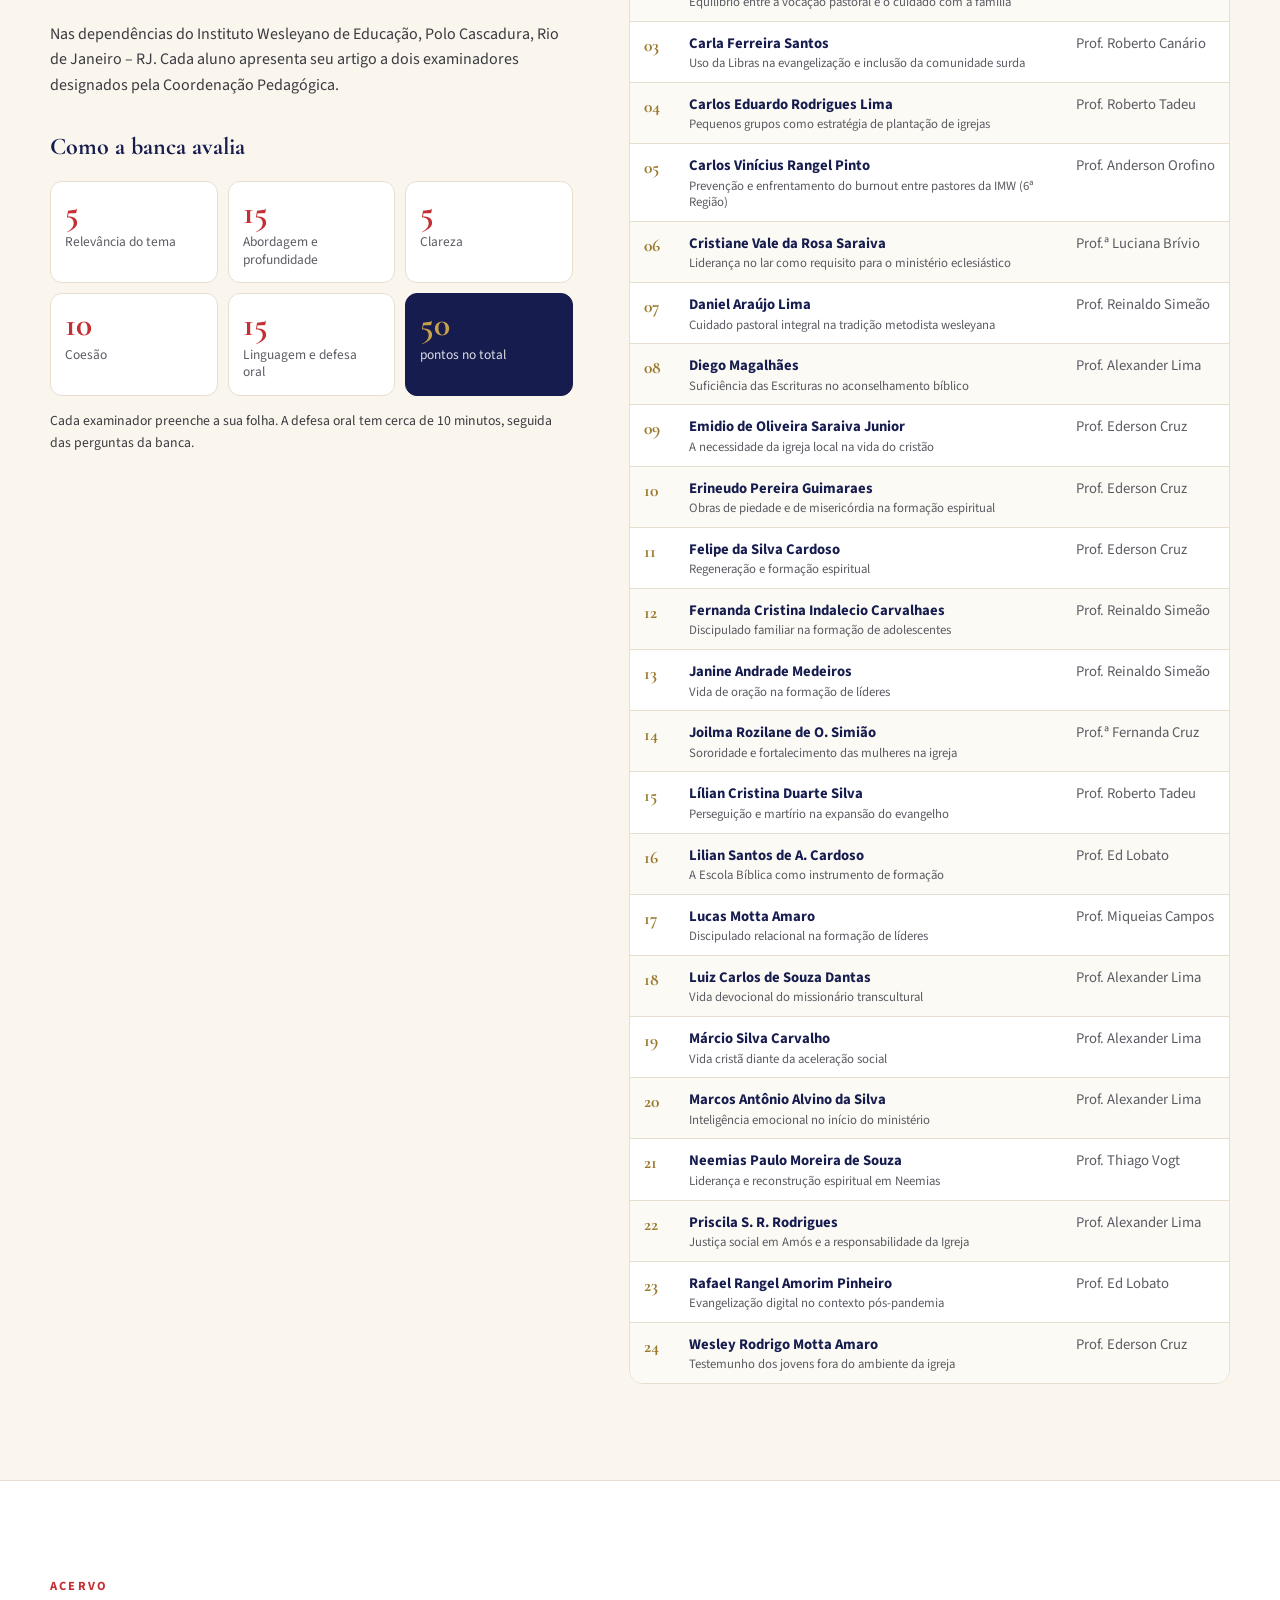
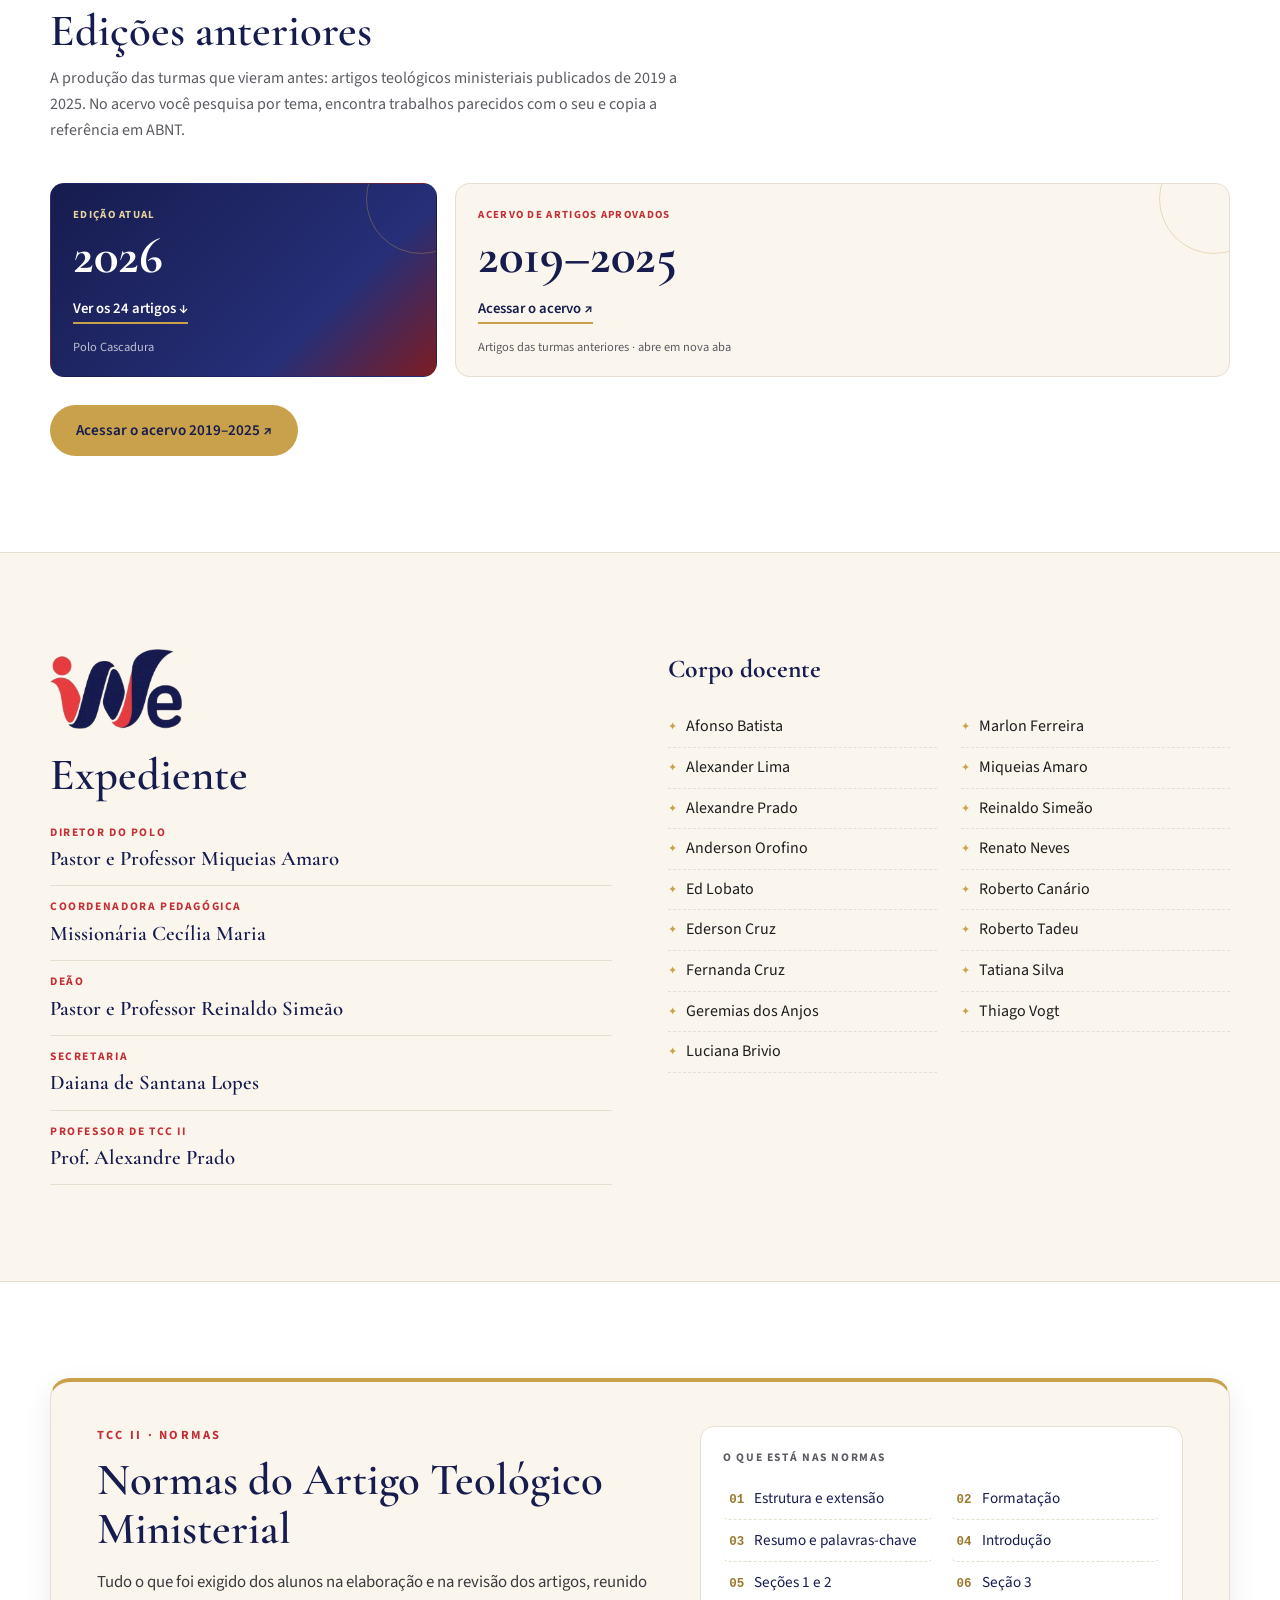
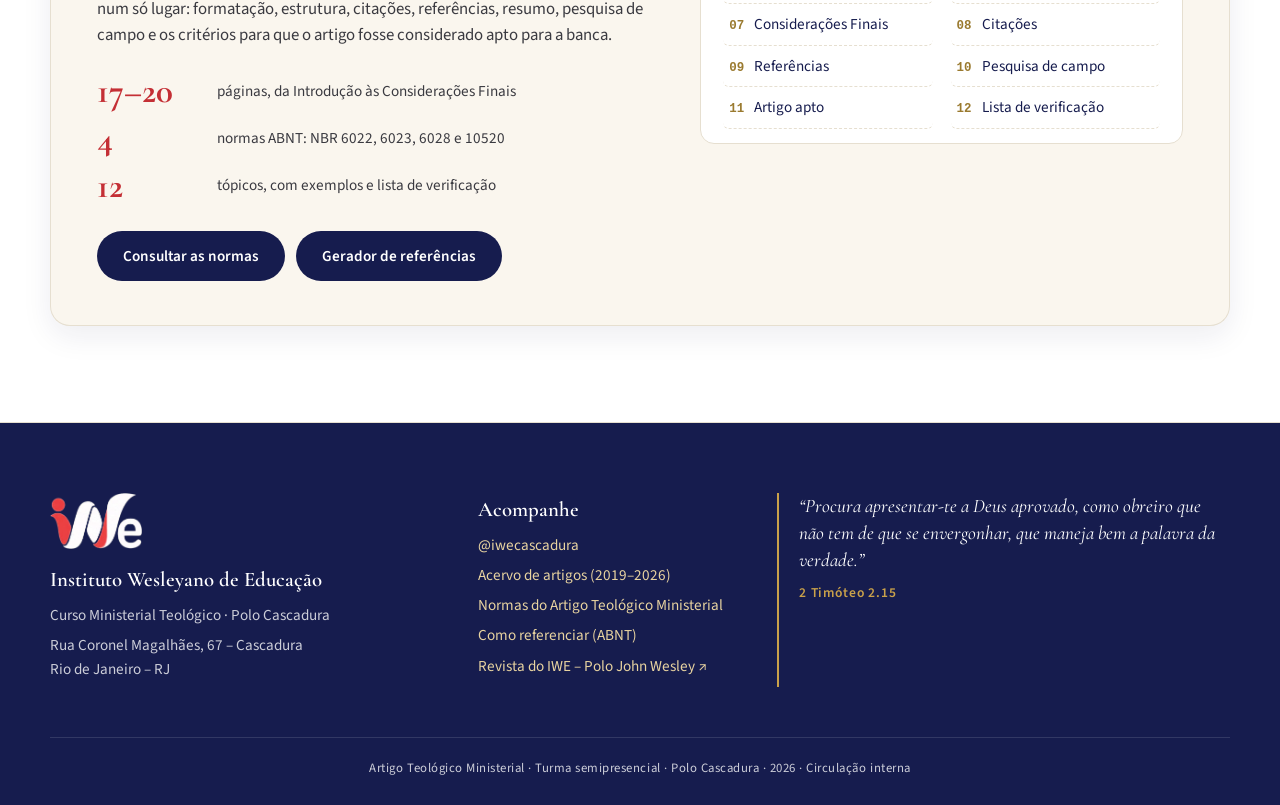
==== commit 4b90e7c7: "Menu: link renomeado para Especialização Projetos Co-Authored-By: Claude Opus 5.5 <noreply@anthropic" ====
--- a/index.html
+++ b/index.html
@@ -56,7 +56,7 @@
         <li><a href="normas.html">Normas</a></li>
         <li><a href="referencias.html">Referências</a></li>
         <li><a href="https://alexandrebeloniimw-cmyk.github.io/revista-iwe-2026/" target="_blank" rel="noopener" title="Revista 2026 do IWE Polo John Wesley (abre em nova aba)">Polo John Wesley <span aria-hidden="true">↗</span></a></li>
-        <li><a href="https://alexandrebeloniimw-cmyk.github.io/pregacao-biblica-contemporanea-projetos/" target="_blank" rel="noopener" title="Projetos da Especialização em Aprofundamento na Pregação Bíblica Contemporânea (abre em nova aba)">Projetos <span aria-hidden="true">↗</span></a></li>
+        <li><a href="https://alexandrebeloniimw-cmyk.github.io/pregacao-biblica-contemporanea-projetos/" target="_blank" rel="noopener" title="Projetos da Especialização em Aprofundamento na Pregação Bíblica Contemporânea (abre em nova aba)">Especialização Projetos <span aria-hidden="true">↗</span></a></li>
         <li class="menu-insta"><a href="https://www.instagram.com/iwecascadura/" target="_blank" rel="noopener" aria-label="Instagram do IWE Polo Cascadura (abre em nova aba)">@iwecascadura <span aria-hidden="true">↗</span></a></li>
       </ul>
     </nav>
--- a/style.css
+++ b/style.css
@@ -463,8 +463,15 @@
   .footer-verse { grid-column: 1 / -1; }
 }
 
-/* menu recolhido abaixo de 1240px (os itens não cabem ao lado do título) */
-@media (max-width: 1240px) {
+/* menu um pouco mais compacto em telas médias */
+@media (max-width: 1640px) {
+  .menu { gap: 13px; }
+  .menu a { font-size: .86rem; }
+  .menu-insta a { padding: 5px 11px; }
+}
+
+/* menu recolhido abaixo de 1400px (os itens não cabem ao lado do título) */
+@media (max-width: 1400px) {
   .mobile-menu { display: flex; }
   .menu {
     position: absolute; top: 72px; left: 0; right: 0; flex-direction: column; gap: 0; background: var(--azul);
